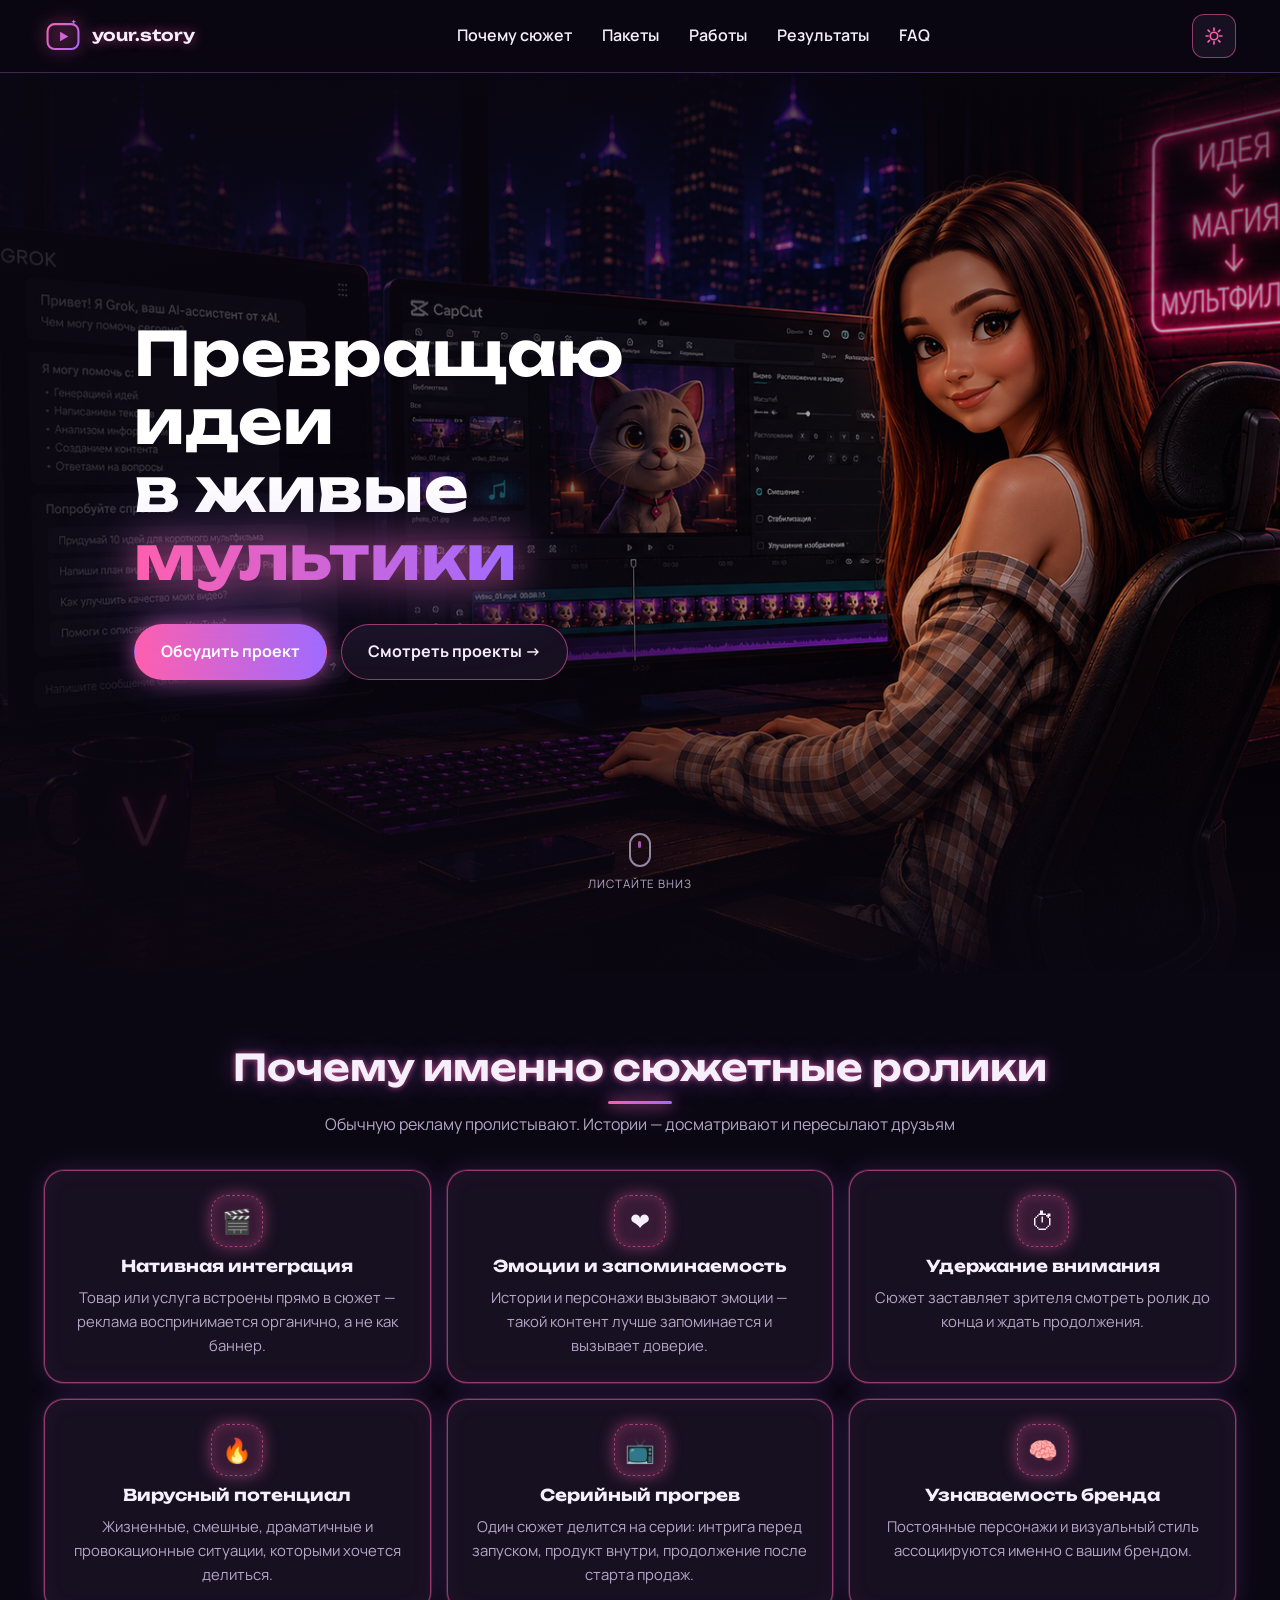
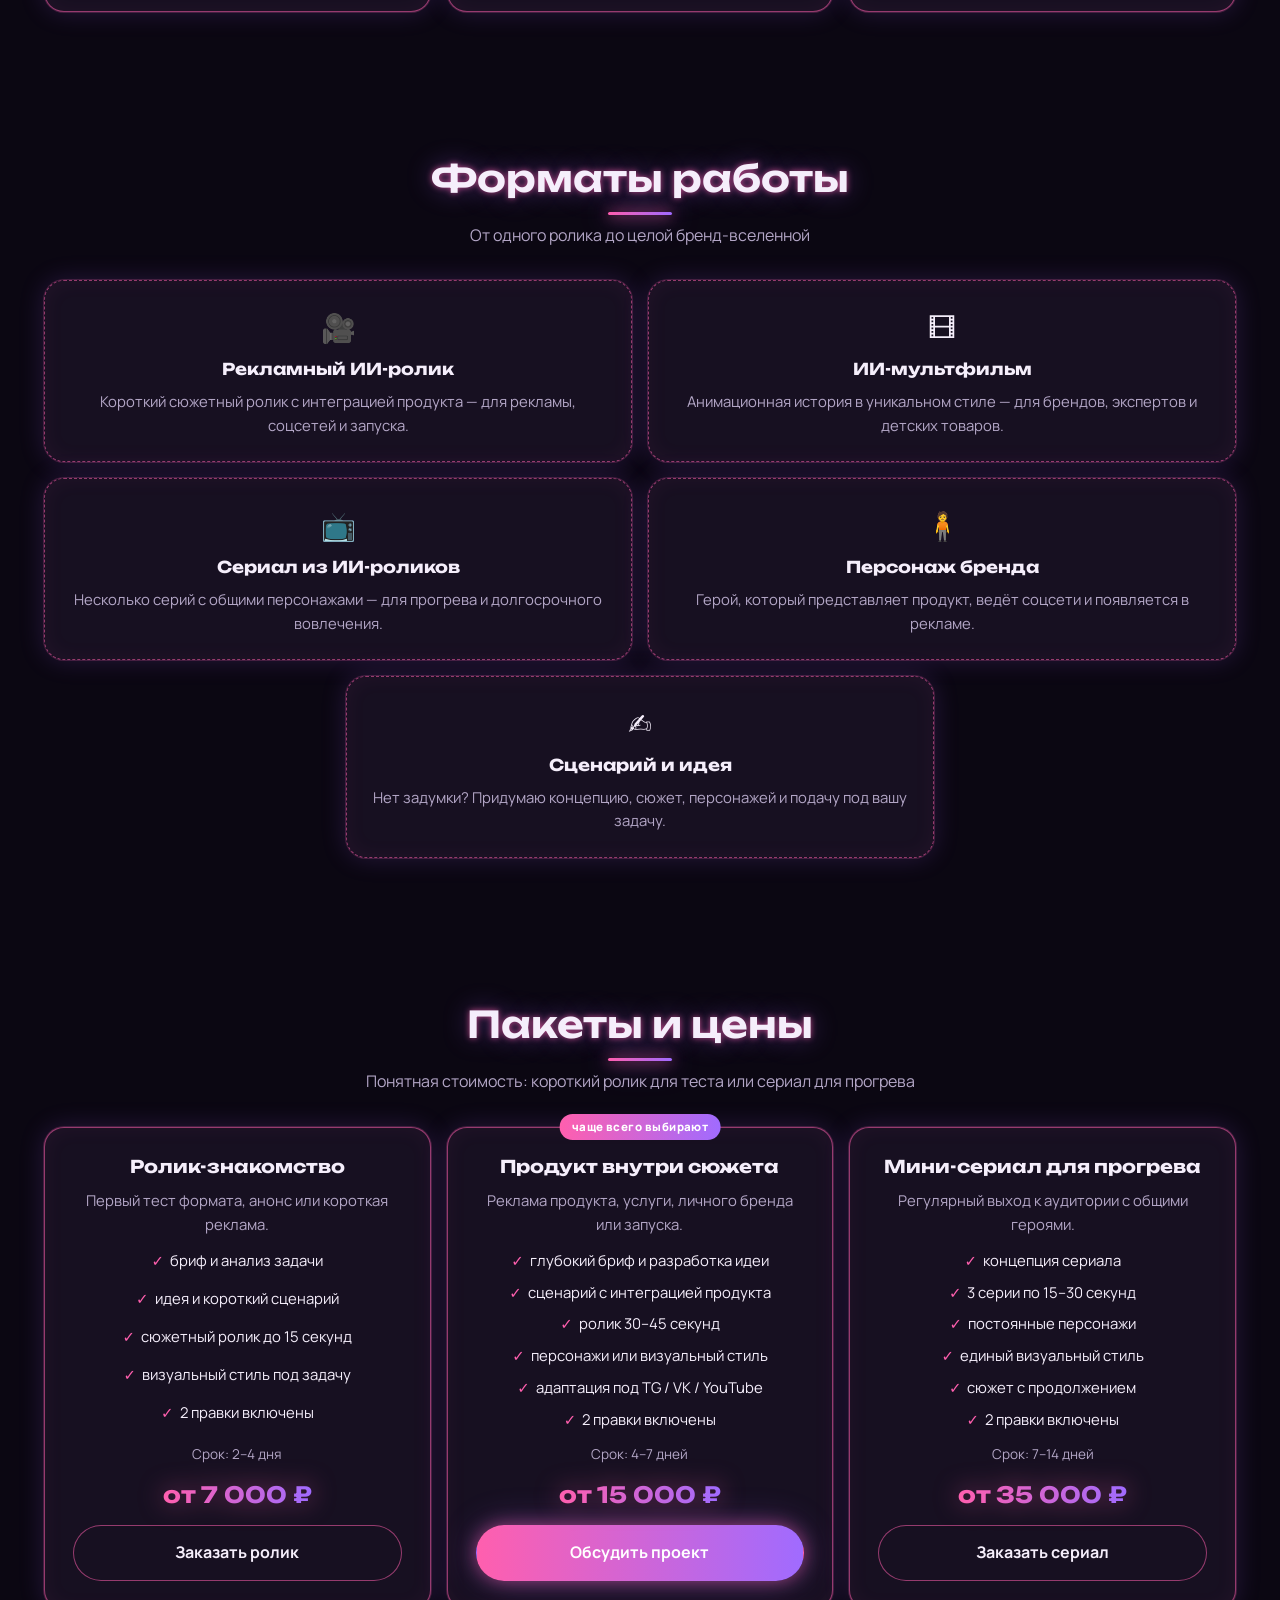
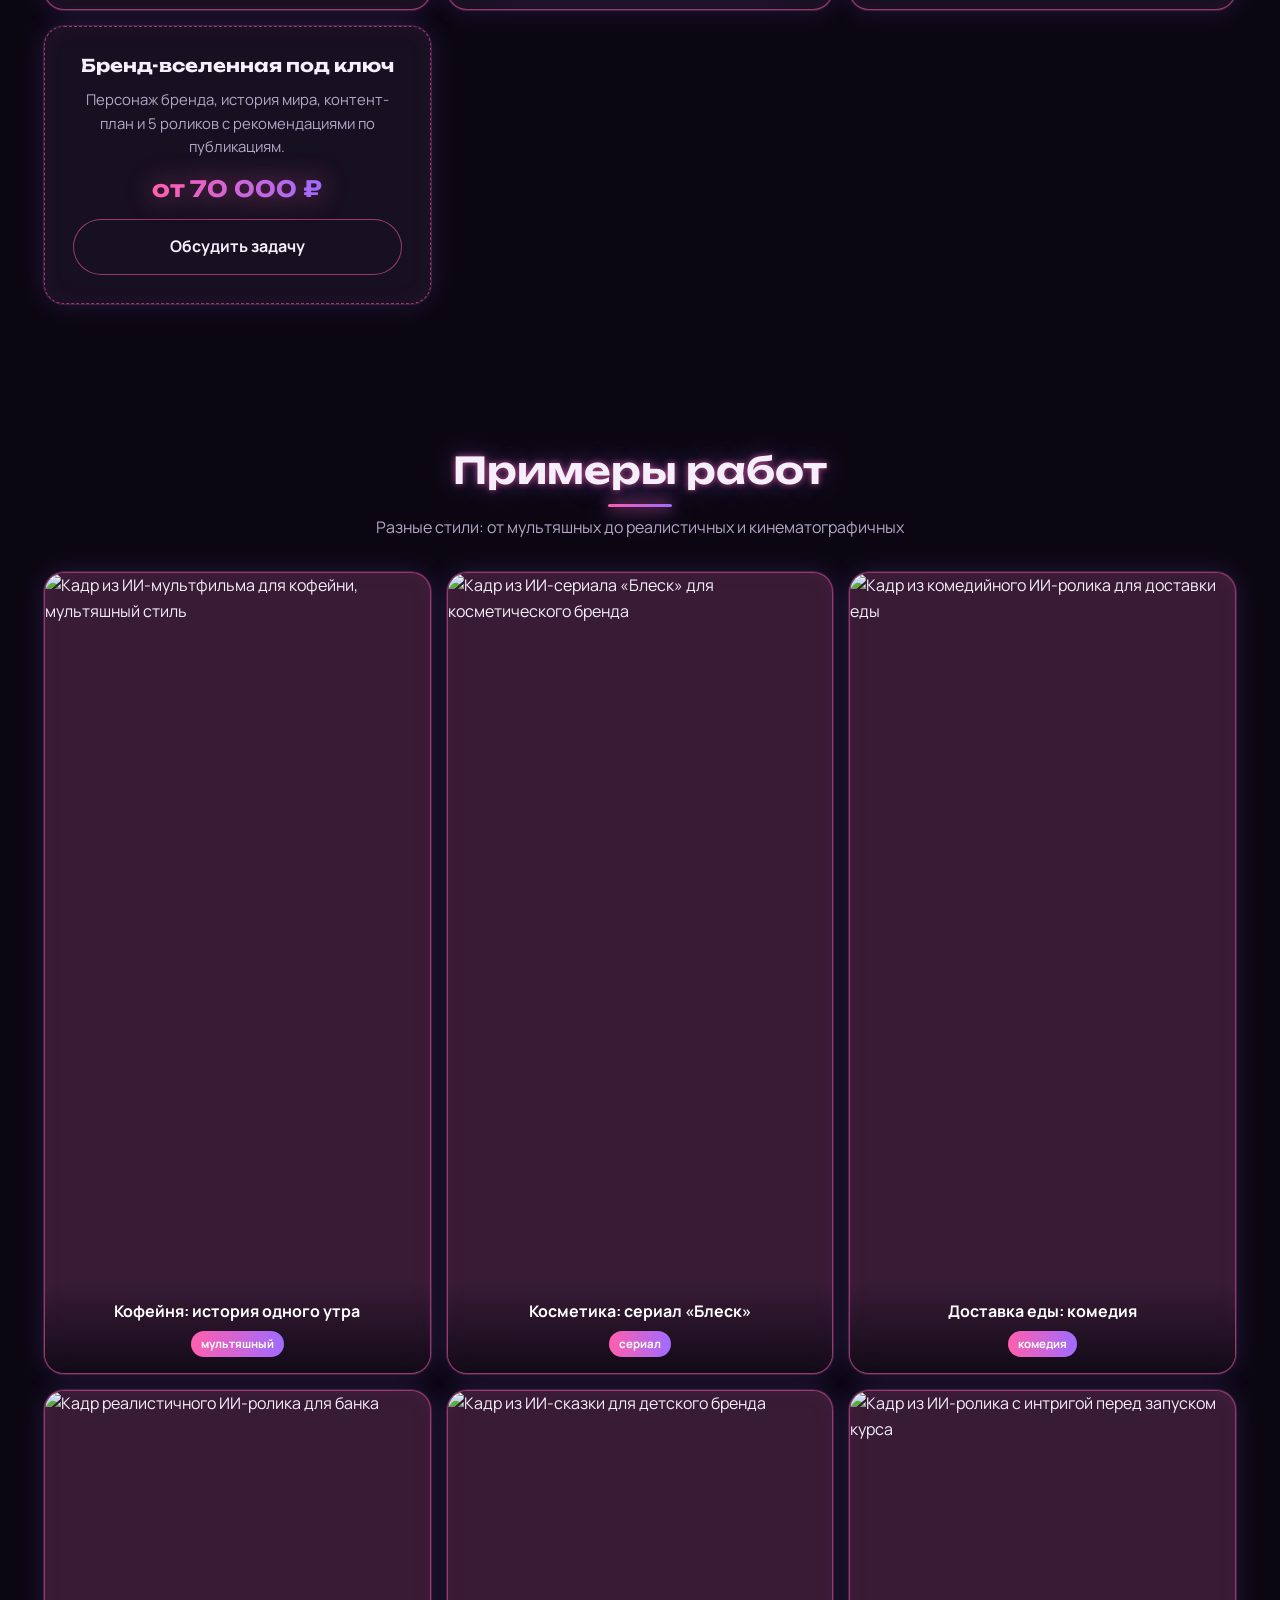
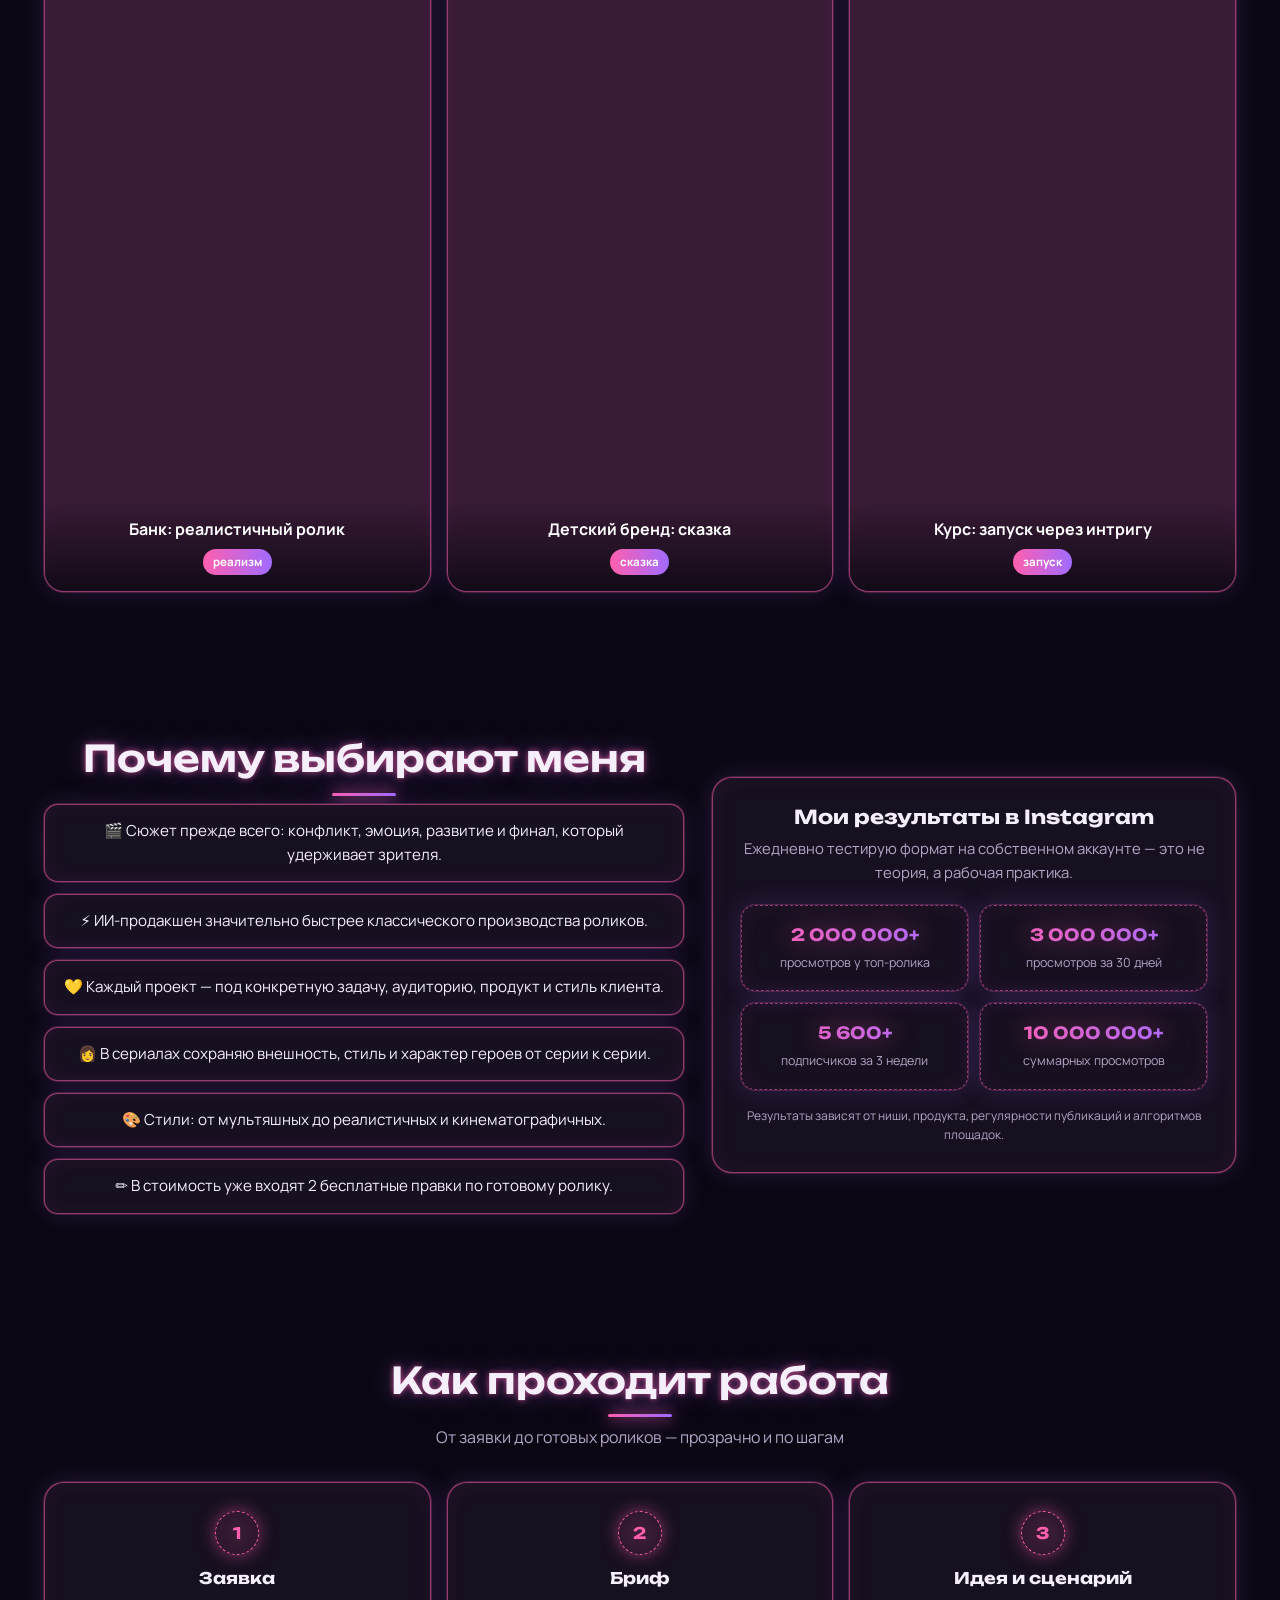
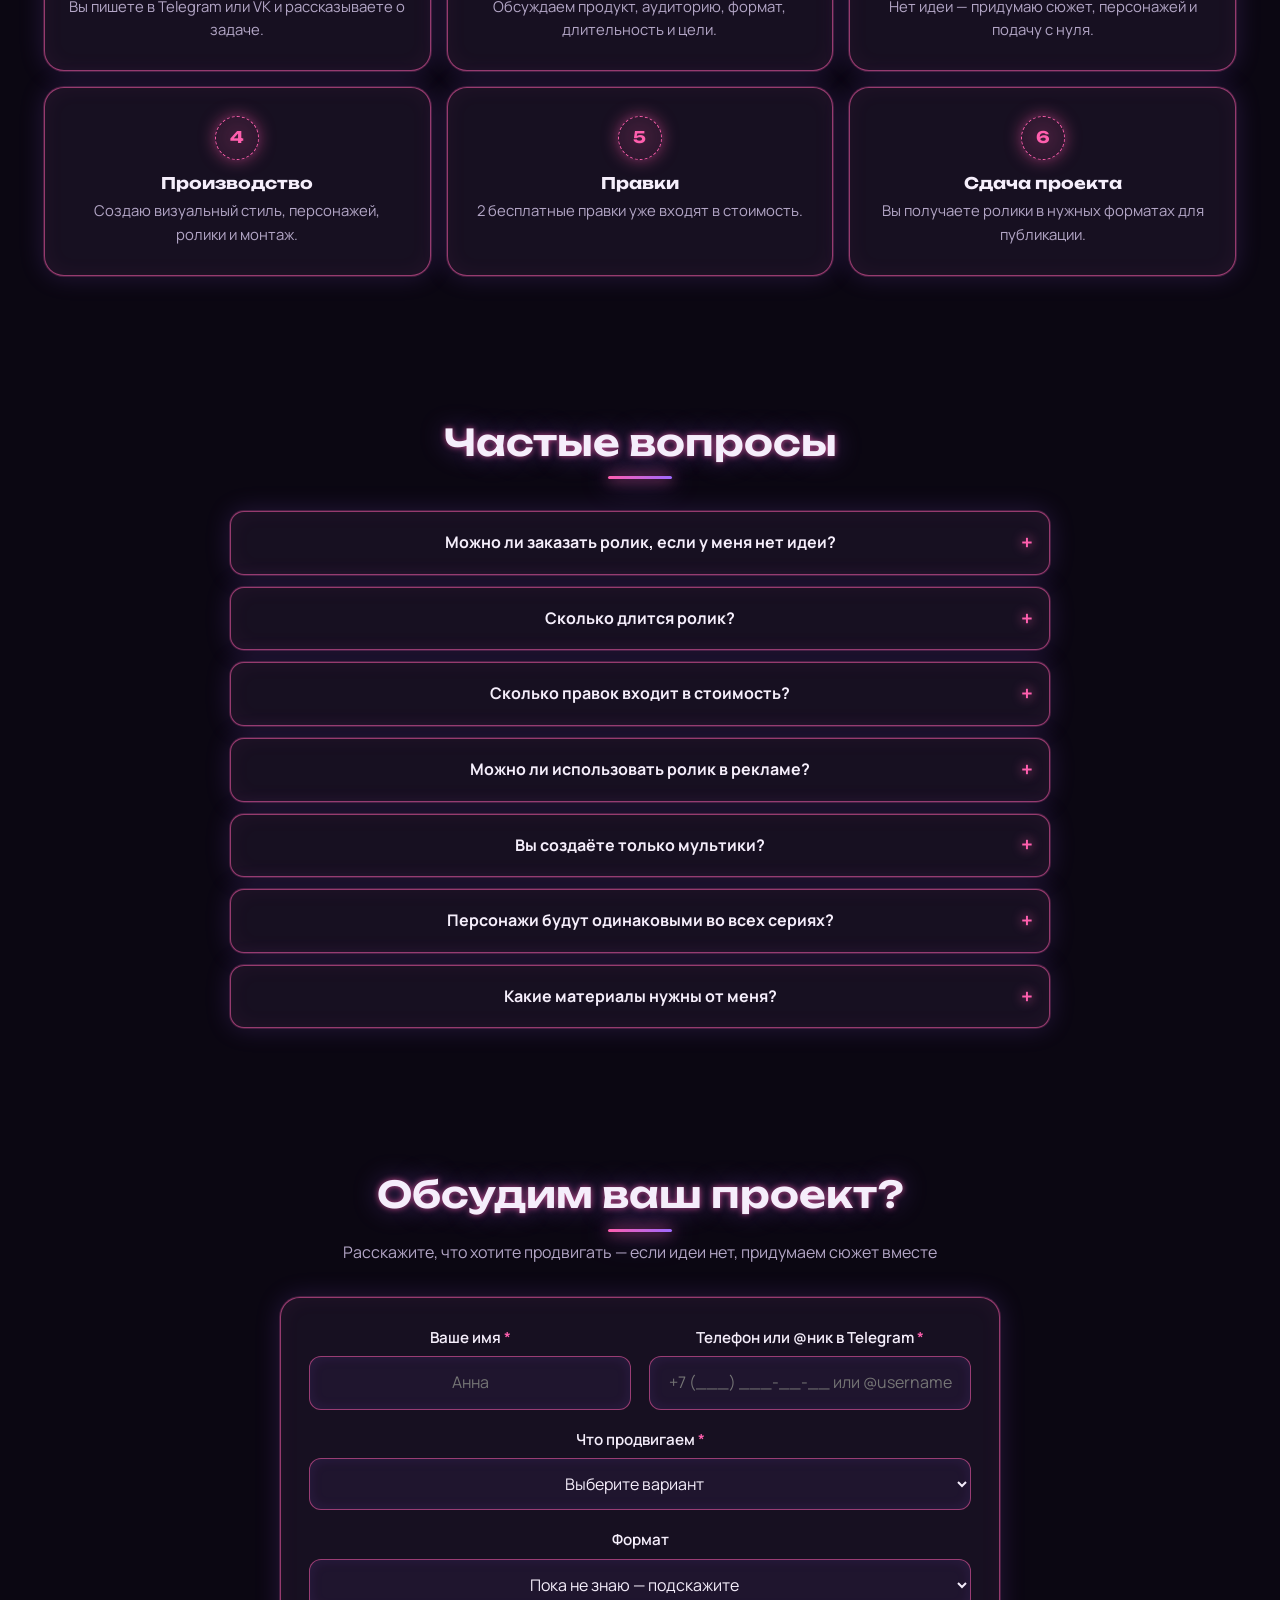
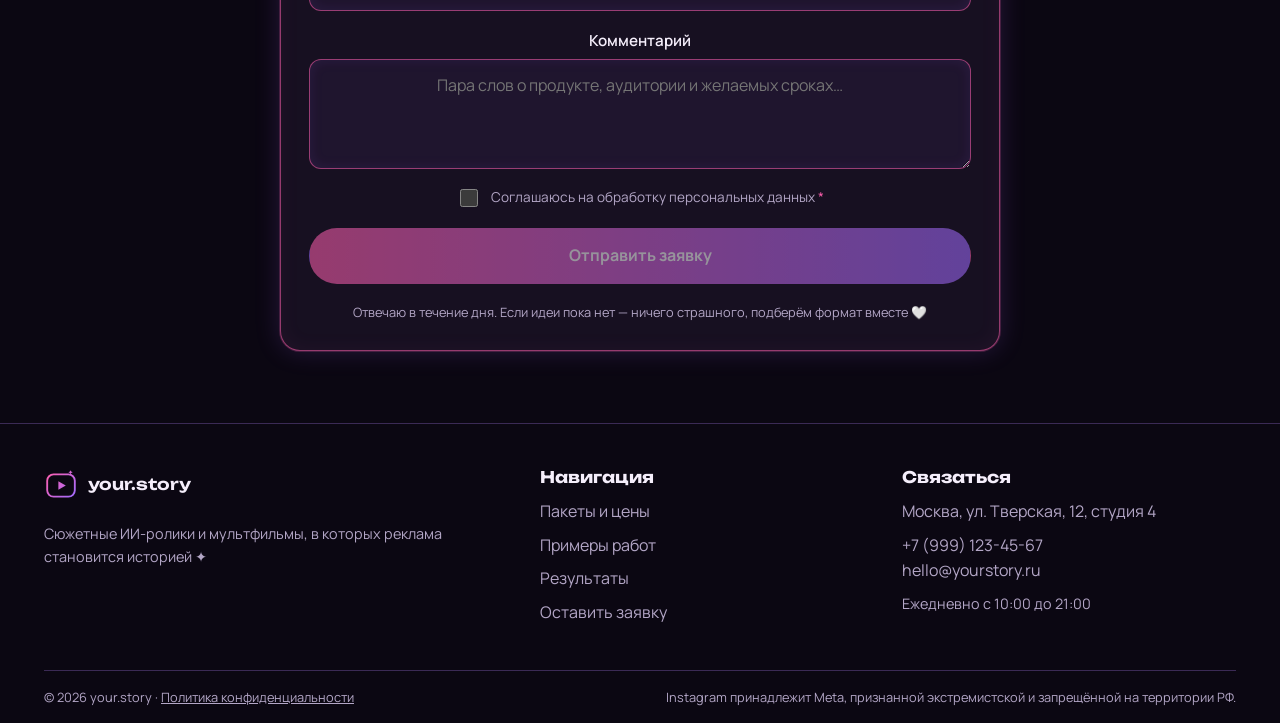
==== index.html @ 6f64eec4 "feat: лендинг your.story — полноэкранный hero с дуотон-неоном, две темы, форма в Telegram" ====
<!doctype html>
<html lang="ru" data-theme="dark">
  <head>
    <meta charset="UTF-8" />
    <meta name="viewport" content="width=device-width, initial-scale=1.0" />
    <meta name="robots" content="index, follow" />

    <title>
      Сюжетные ИИ-ролики и мультфильмы для бренда — студия your.story
    </title>
    <meta
      name="description"
      content="Превращаю идеи в живые мультики: сюжетные ИИ-ролики, персонажи и сериалы для брендов. От идеи до готового ролика под ключ."
    />
    <meta
      name="keywords"
      content="ИИ-ролики, ИИ-мультфильмы, рекламные ролики нейросеть, сюжетная реклама, AI creator"
    />
    <link rel="canonical" href="https://yourstory.ru/" />

    <meta property="og:type" content="website" />
    <meta property="og:locale" content="ru_RU" />
    <meta property="og:site_name" content="your.story" />
    <meta
      property="og:title"
      content="Сюжетные ИИ-ролики, которые смотрят до конца"
    />
    <meta
      property="og:description"
      content="Реклама, которая выглядит как история: продукт внутри сюжета, постоянные персонажи, серийный прогрев."
    />
    <meta property="og:url" content="https://yourstory.ru/" />
    <meta property="og:image" content="https://yourstory.ru/img/og-cover.jpg" />

    <meta
      name="theme-color"
      content="#0b0712"
      media="(prefers-color-scheme: dark)"
    />
    <meta
      name="theme-color"
      content="#faf7fb"
      media="(prefers-color-scheme: light)"
    />
    <link rel="icon" type="image/svg+xml" href="img/logo/favicon.svg" />

    <script>
      (function () {
        try {
          if (localStorage.getItem("your-story-theme") === "light")
            document.documentElement.setAttribute("data-theme", "light");
        } catch (e) {}
      })();
    </script>

    <link rel="preconnect" href="https://fonts.googleapis.com" />
    <link rel="preconnect" href="https://fonts.gstatic.com" crossorigin />
    <link
      href="https://fonts.googleapis.com/css2?family=Manrope:wght@400;500;600;700;800&family=Unbounded:wght@500;600;700&display=swap"
      rel="stylesheet"
    />

    <link rel="stylesheet" href="css/style.css" />

    <script type="application/ld+json">
      {
        "@context": "https://schema.org",
        "@type": "ProfessionalService",
        "name": "your.story — студия сюжетных ИИ-роликов",
        "description": "Создание сюжетных ИИ-роликов, мультфильмов и сериалов для брендов и экспертов.",
        "url": "https://yourstory.ru/",
        "image": "https://yourstory.ru/img/logo/logo.svg",
        "priceRange": "₽₽",
        "hasOfferCatalog": {
          "@type": "OfferCatalog",
          "name": "Пакеты услуг",
          "itemListElement": [
            {
              "@type": "Offer",
              "price": "7000",
              "priceCurrency": "RUB",
              "itemOffered": {
                "@type": "Service",
                "name": "Ролик-знакомство, до 15 секунд"
              }
            },
            {
              "@type": "Offer",
              "price": "15000",
              "priceCurrency": "RUB",
              "itemOffered": {
                "@type": "Service",
                "name": "Рекламная история, 30–45 секунд"
              }
            },
            {
              "@type": "Offer",
              "price": "35000",
              "priceCurrency": "RUB",
              "itemOffered": {
                "@type": "Service",
                "name": "Мини-сериал из 3 серий"
              }
            }
          ]
        }
      }
    </script>
  </head>

  <body class="page">
    <a class="skip-link" href="#main">Перейти к содержимому</a>

    <header class="header">
      <div class="header__inner">
        <a class="header__logo" href="#hero">
          <img
            class="header__logo-icon"
            src="img/logo/logo.svg"
            alt="Логотип студии сюжетных ИИ-роликов your.story"
            width="38"
            height="38"
          />
          <span class="header__logo-text">your.story</span>
        </a>

        <nav class="header__nav" aria-label="Основная навигация">
          <div class="menu" id="main-menu">
            <ul class="menu__list">
              <li class="menu__item">
                <a class="menu__link" href="#why">Почему сюжет</a>
              </li>
              <li class="menu__item">
                <a class="menu__link" href="#packages">Пакеты</a>
              </li>
              <li class="menu__item">
                <a class="menu__link" href="#works">Работы</a>
              </li>
              <li class="menu__item">
                <a class="menu__link" href="#results">Результаты</a>
              </li>
              <li class="menu__item">
                <a class="menu__link" href="#faq">FAQ</a>
              </li>
            </ul>
            <a class="menu__cta button button--primary" href="#booking"
              >Обсудить проект</a
            >
          </div>
        </nav>

        <div class="header__actions">
          <button
            class="theme-toggle"
            type="button"
            data-theme-toggle
            aria-pressed="false"
            aria-label="Переключить светлую/тёмную тему"
          >
            <svg
              class="theme-toggle__icon theme-toggle__icon--sun"
              width="20"
              height="20"
              viewBox="0 0 24 24"
              fill="none"
              aria-hidden="true"
            >
              <circle
                cx="12"
                cy="12"
                r="4.5"
                stroke="currentColor"
                stroke-width="2"
              />
              <path
                d="M12 2.5V5M12 19v2.5M2.5 12H5M19 12h2.5M4.9 4.9l1.8 1.8M17.3 17.3l1.8 1.8M19.1 4.9l-1.8 1.8M6.7 17.3l-1.8 1.8"
                stroke="currentColor"
                stroke-width="2"
                stroke-linecap="round"
              />
            </svg>
            <svg
              class="theme-toggle__icon theme-toggle__icon--moon"
              width="20"
              height="20"
              viewBox="0 0 24 24"
              fill="none"
              aria-hidden="true"
            >
              <path
                d="M20 14.5A8.5 8.5 0 0 1 9.5 4a8.5 8.5 0 1 0 10.5 10.5Z"
                stroke="currentColor"
                stroke-width="2"
                stroke-linejoin="round"
              />
            </svg>
          </button>

          <button
            class="burger"
            type="button"
            aria-label="Открыть меню"
            aria-expanded="false"
            aria-controls="main-menu"
          >
            <span class="burger__line"></span><span class="burger__line"></span
            ><span class="burger__line"></span>
          </button>
        </div>
      </div>
    </header>

    <main class="page__main" id="main">
      <!-- ================= HERO ================= -->
      <section class="hero" id="hero">
        <div class="hero__bg" aria-hidden="true"></div>

        <div class="hero__inner">
          <div class="hero__top">
            <h1 class="hero__title">
              Превращаю идеи<br />в живые
              <span class="hero__accent">мультики</span>
            </h1>
          </div>

          <div class="hero__actions">
            <a class="button button--primary" href="#booking"
              >Обсудить проект</a
            >
            <a class="button button--ghost" href="#works">Смотреть проекты →</a>
          </div>
        </div>

        <a class="hero__scroll" href="#why">
          <span class="hero__mouse" aria-hidden="true"></span>
          Листайте вниз
        </a>
      </section>

      <!-- ================= ПОЧЕМУ СЮЖЕТ ================= -->
      <section class="section section--alt benefits" id="why">
        <div class="section__inner">
          <header class="section__header">
            <h2 class="section__title">Почему именно сюжетные ролики</h2>
            <p class="section__subtitle">
              Обычную рекламу пролистывают. Истории — досматривают и пересылают
              друзьям
            </p>
          </header>
          <div class="benefits__list">
            <article class="benefit-card">
              <span class="benefit-card__icon" aria-hidden="true">🎬</span>
              <h3 class="benefit-card__title">Нативная интеграция</h3>
              <p class="benefit-card__text">
                Товар или услуга встроены прямо в сюжет — реклама воспринимается
                органично, а не как баннер.
              </p>
            </article>
            <article class="benefit-card">
              <span class="benefit-card__icon" aria-hidden="true">❤️</span>
              <h3 class="benefit-card__title">Эмоции и запоминаемость</h3>
              <p class="benefit-card__text">
                Истории и персонажи вызывают эмоции — такой контент лучше
                запоминается и вызывает доверие.
              </p>
            </article>
            <article class="benefit-card">
              <span class="benefit-card__icon" aria-hidden="true">⏱</span>
              <h3 class="benefit-card__title">Удержание внимания</h3>
              <p class="benefit-card__text">
                Сюжет заставляет зрителя смотреть ролик до конца и ждать
                продолжения.
              </p>
            </article>
            <article class="benefit-card">
              <span class="benefit-card__icon" aria-hidden="true">🔥</span>
              <h3 class="benefit-card__title">Вирусный потенциал</h3>
              <p class="benefit-card__text">
                Жизненные, смешные, драматичные и провокационные ситуации,
                которыми хочется делиться.
              </p>
            </article>
            <article class="benefit-card">
              <span class="benefit-card__icon" aria-hidden="true">📺</span>
              <h3 class="benefit-card__title">Серийный прогрев</h3>
              <p class="benefit-card__text">
                Один сюжет делится на серии: интрига перед запуском, продукт
                внутри, продолжение после старта продаж.
              </p>
            </article>
            <article class="benefit-card">
              <span class="benefit-card__icon" aria-hidden="true">🧠</span>
              <h3 class="benefit-card__title">Узнаваемость бренда</h3>
              <p class="benefit-card__text">
                Постоянные персонажи и визуальный стиль ассоциируются именно с
                вашим брендом.
              </p>
            </article>
          </div>
        </div>
      </section>

      <!-- ================= ФОРМАТЫ ================= -->
      <section class="section formats" id="formats">
        <div class="section__inner">
          <header class="section__header">
            <h2 class="section__title">Форматы работы</h2>
            <p class="section__subtitle">
              От одного ролика до целой бренд-вселенной
            </p>
          </header>
          <div class="formats__list">
            <article class="format-card">
              <span class="format-card__icon" aria-hidden="true">🎥</span>
              <h3 class="format-card__title">Рекламный ИИ-ролик</h3>
              <p class="format-card__text">
                Короткий сюжетный ролик с интеграцией продукта — для рекламы,
                соцсетей и запуска.
              </p>
            </article>
            <article class="format-card">
              <span class="format-card__icon" aria-hidden="true">🎞</span>
              <h3 class="format-card__title">ИИ-мультфильм</h3>
              <p class="format-card__text">
                Анимационная история в уникальном стиле — для брендов, экспертов
                и детских товаров.
              </p>
            </article>
            <article class="format-card">
              <span class="format-card__icon" aria-hidden="true">📺</span>
              <h3 class="format-card__title">Сериал из ИИ-роликов</h3>
              <p class="format-card__text">
                Несколько серий с общими персонажами — для прогрева и
                долгосрочного вовлечения.
              </p>
            </article>
            <article class="format-card">
              <span class="format-card__icon" aria-hidden="true">🧍</span>
              <h3 class="format-card__title">Персонаж бренда</h3>
              <p class="format-card__text">
                Герой, который представляет продукт, ведёт соцсети и появляется
                в рекламе.
              </p>
            </article>
            <article class="format-card">
              <span class="format-card__icon" aria-hidden="true">✍️</span>
              <h3 class="format-card__title">Сценарий и идея</h3>
              <p class="format-card__text">
                Нет задумки? Придумаю концепцию, сюжет, персонажей и подачу под
                вашу задачу.
              </p>
            </article>
          </div>
        </div>
      </section>

      <!-- ================= ПАКЕТЫ ================= -->
      <section class="section section--alt packages" id="packages">
        <div class="section__inner">
          <header class="section__header">
            <h2 class="section__title">Пакеты и цены</h2>
            <p class="section__subtitle">
              Понятная стоимость: короткий ролик для теста или сериал для
              прогрева
            </p>
          </header>
          <div class="packages__list">
            <article class="package-card">
              <h3 class="package-card__title">Ролик-знакомство</h3>
              <p class="package-card__desc">
                Первый тест формата, анонс или короткая реклама.
              </p>
              <ul class="package-card__list">
                <li>бриф и анализ задачи</li>
                <li>идея и короткий сценарий</li>
                <li>сюжетный ролик до 15 секунд</li>
                <li>визуальный стиль под задачу</li>
                <li>2 правки включены</li>
              </ul>
              <p class="package-card__time">Срок: 2–4 дня</p>
              <p class="package-card__price">от 7 000 ₽</p>
              <a
                class="package-card__button button button--ghost"
                href="#booking"
                >Заказать ролик</a
              >
            </article>

            <article class="package-card package-card--featured">
              <h3 class="package-card__title">Продукт внутри сюжета</h3>
              <p class="package-card__desc">
                Реклама продукта, услуги, личного бренда или запуска.
              </p>
              <ul class="package-card__list">
                <li>глубокий бриф и разработка идеи</li>
                <li>сценарий с интеграцией продукта</li>
                <li>ролик 30–45 секунд</li>
                <li>персонажи или визуальный стиль</li>
                <li>адаптация под TG / VK / YouTube</li>
                <li>2 правки включены</li>
              </ul>
              <p class="package-card__time">Срок: 4–7 дней</p>
              <p class="package-card__price">от 15 000 ₽</p>
              <a
                class="package-card__button button button--primary"
                href="#booking"
                >Обсудить проект</a
              >
            </article>

            <article class="package-card">
              <h3 class="package-card__title">Мини-сериал для прогрева</h3>
              <p class="package-card__desc">
                Регулярный выход к аудитории с общими героями.
              </p>
              <ul class="package-card__list">
                <li>концепция сериала</li>
                <li>3 серии по 15–30 секунд</li>
                <li>постоянные персонажи</li>
                <li>единый визуальный стиль</li>
                <li>сюжет с продолжением</li>
                <li>2 правки включены</li>
              </ul>
              <p class="package-card__time">Срок: 7–14 дней</p>
              <p class="package-card__price">от 35 000 ₽</p>
              <a
                class="package-card__button button button--ghost"
                href="#booking"
                >Заказать сериал</a
              >
            </article>

            <article class="package-card package-card--vip">
              <h3 class="package-card__title">Бренд-вселенная под ключ</h3>
              <p class="package-card__desc">
                Персонаж бренда, история мира, контент-план и 5 роликов с
                рекомендациями по публикациям.
              </p>
              <p class="package-card__price">от 70 000 ₽</p>
              <a
                class="package-card__button button button--ghost"
                href="#booking"
                >Обсудить задачу</a
              >
            </article>
          </div>
        </div>
      </section>

      <!-- ================= РАБОТЫ ================= -->
      <section class="section works" id="works">
        <div class="section__inner">
          <header class="section__header">
            <h2 class="section__title">Примеры работ</h2>
            <p class="section__subtitle">
              Разные стили: от мультяшных до реалистичных и кинематографичных
            </p>
          </header>
          <div class="works__list">
            <figure class="work-card">
              <img
                class="work-card__image"
                src="img/works/work-1.jpg"
                alt="Кадр из ИИ-мультфильма для кофейни, мультяшный стиль"
                loading="lazy"
                width="600"
                height="800"
              />
              <figcaption class="work-card__caption">
                <span class="work-card__title"
                  >Кофейня: история одного утра</span
                ><span class="work-card__tag">мультяшный</span>
              </figcaption>
            </figure>
            <figure class="work-card">
              <img
                class="work-card__image"
                src="img/works/work-2.jpg"
                alt="Кадр из ИИ-сериала «Блеск» для косметического бренда"
                loading="lazy"
                width="600"
                height="800"
              />
              <figcaption class="work-card__caption">
                <span class="work-card__title">Косметика: сериал «Блеск»</span
                ><span class="work-card__tag">сериал</span>
              </figcaption>
            </figure>
            <figure class="work-card">
              <img
                class="work-card__image"
                src="img/works/work-3.jpg"
                alt="Кадр из комедийного ИИ-ролика для доставки еды"
                loading="lazy"
                width="600"
                height="800"
              />
              <figcaption class="work-card__caption">
                <span class="work-card__title">Доставка еды: комедия</span
                ><span class="work-card__tag">комедия</span>
              </figcaption>
            </figure>
            <figure class="work-card">
              <img
                class="work-card__image"
                src="img/works/work-4.jpg"
                alt="Кадр реалистичного ИИ-ролика для банка"
                loading="lazy"
                width="600"
                height="800"
              />
              <figcaption class="work-card__caption">
                <span class="work-card__title">Банк: реалистичный ролик</span
                ><span class="work-card__tag">реализм</span>
              </figcaption>
            </figure>
            <figure class="work-card">
              <img
                class="work-card__image"
                src="img/works/work-5.jpg"
                alt="Кадр из ИИ-сказки для детского бренда"
                loading="lazy"
                width="600"
                height="800"
              />
              <figcaption class="work-card__caption">
                <span class="work-card__title">Детский бренд: сказка</span
                ><span class="work-card__tag">сказка</span>
              </figcaption>
            </figure>
            <figure class="work-card">
              <img
                class="work-card__image"
                src="img/works/work-6.jpg"
                alt="Кадр из ИИ-ролика с интригой перед запуском курса"
                loading="lazy"
                width="600"
                height="800"
              />
              <figcaption class="work-card__caption">
                <span class="work-card__title">Курс: запуск через интригу</span
                ><span class="work-card__tag">запуск</span>
              </figcaption>
            </figure>
          </div>
        </div>
      </section>

      <!-- ================= РЕЗУЛЬТАТЫ ================= -->
      <section class="section section--alt results" id="results">
        <div class="section__inner results__grid">
          <div class="results__content">
            <h2 class="section__title">Почему выбирают меня</h2>
            <ul class="results__reasons">
              <li class="results__reason">
                🎬 Сюжет прежде всего: конфликт, эмоция, развитие и финал,
                который удерживает зрителя.
              </li>
              <li class="results__reason">
                ⚡ ИИ-продакшен значительно быстрее классического производства
                роликов.
              </li>
              <li class="results__reason">
                💛 Каждый проект — под конкретную задачу, аудиторию, продукт и
                стиль клиента.
              </li>
              <li class="results__reason">
                👩 В сериалах сохраняю внешность, стиль и характер героев от
                серии к серии.
              </li>
              <li class="results__reason">
                🎨 Стили: от мультяшных до реалистичных и кинематографичных.
              </li>
              <li class="results__reason">
                ✏️ В стоимость уже входят 2 бесплатные правки по готовому
                ролику.
              </li>
            </ul>
          </div>
          <aside class="results__card">
            <h3 class="results__card-title">Мои результаты в Instagram</h3>
            <p class="results__card-text">
              Ежедневно тестирую формат на собственном аккаунте — это не теория,
              а рабочая практика.
            </p>
            <ul class="stats">
              <li class="stats__item">
                <span class="stats__value">2 000 000+</span
                ><span class="stats__label">просмотров у топ-ролика</span>
              </li>
              <li class="stats__item">
                <span class="stats__value">3 000 000+</span
                ><span class="stats__label">просмотров за 30 дней</span>
              </li>
              <li class="stats__item">
                <span class="stats__value">5 600+</span
                ><span class="stats__label">подписчиков за 3 недели</span>
              </li>
              <li class="stats__item">
                <span class="stats__value">10 000 000+</span
                ><span class="stats__label">суммарных просмотров</span>
              </li>
            </ul>
            <p class="results__note">
              Результаты зависят от ниши, продукта, регулярности публикаций и
              алгоритмов площадок.
            </p>
          </aside>
        </div>
      </section>

      <!-- ================= ЭТАПЫ ================= -->
      <section class="section steps" id="steps">
        <div class="section__inner">
          <header class="section__header">
            <h2 class="section__title">Как проходит работа</h2>
            <p class="section__subtitle">
              От заявки до готовых роликов — прозрачно и по шагам
            </p>
          </header>
          <ol class="steps__list">
            <li class="step">
              <span class="step__number">1</span>
              <h3 class="step__title">Заявка</h3>
              <p class="step__text">
                Вы пишете в Telegram или VK и рассказываете о задаче.
              </p>
            </li>
            <li class="step">
              <span class="step__number">2</span>
              <h3 class="step__title">Бриф</h3>
              <p class="step__text">
                Обсуждаем продукт, аудиторию, формат, длительность и цели.
              </p>
            </li>
            <li class="step">
              <span class="step__number">3</span>
              <h3 class="step__title">Идея и сценарий</h3>
              <p class="step__text">
                Нет идеи — придумаю сюжет, персонажей и подачу с нуля.
              </p>
            </li>
            <li class="step">
              <span class="step__number">4</span>
              <h3 class="step__title">Производство</h3>
              <p class="step__text">
                Создаю визуальный стиль, персонажей, ролики и монтаж.
              </p>
            </li>
            <li class="step">
              <span class="step__number">5</span>
              <h3 class="step__title">Правки</h3>
              <p class="step__text">
                2 бесплатные правки уже входят в стоимость.
              </p>
            </li>
            <li class="step">
              <span class="step__number">6</span>
              <h3 class="step__title">Сдача проекта</h3>
              <p class="step__text">
                Вы получаете ролики в нужных форматах для публикации.
              </p>
            </li>
          </ol>
        </div>
      </section>

      <!-- ================= FAQ ================= -->
      <section class="section section--alt faq" id="faq">
        <div class="section__inner">
          <header class="section__header">
            <h2 class="section__title">Частые вопросы</h2>
          </header>
          <div class="faq__list">
            <details class="faq-item">
              <summary class="faq-item__question">
                Можно ли заказать ролик, если у меня нет идеи?
              </summary>
              <div class="faq-item__answer">
                <p>
                  Да. Расскажите о продукте и задаче — я помогу придумать сюжет,
                  персонажей и формат.
                </p>
              </div>
            </details>
            <details class="faq-item">
              <summary class="faq-item__question">
                Сколько длится ролик?
              </summary>
              <div class="faq-item__answer">
                <p>
                  От 15 секунд. Также есть форматы 30, 45 и более секунд; для
                  сериалов длительность обсуждается индивидуально.
                </p>
              </div>
            </details>
            <details class="faq-item">
              <summary class="faq-item__question">
                Сколько правок входит в стоимость?
              </summary>
              <div class="faq-item__answer">
                <p>
                  2 бесплатные правки по готовому ролику или мультфильму.
                  Дополнительные правки оплачиваются отдельно.
                </p>
              </div>
            </details>
            <details class="faq-item">
              <summary class="faq-item__question">
                Можно ли использовать ролик в рекламе?
              </summary>
              <div class="faq-item__answer">
                <p>
                  Да, условия использования обсуждаются заранее. Если ролик
                  нужен для коммерческого использования или запуска — укажите
                  это в заявке.
                </p>
              </div>
            </details>
            <details class="faq-item">
              <summary class="faq-item__question">
                Вы создаёте только мультики?
              </summary>
              <div class="faq-item__answer">
                <p>
                  Нет. Стили разные: мультяшный, реалистичный,
                  кинематографичный, сказочный, рекламный и другие.
                </p>
              </div>
            </details>
            <details class="faq-item">
              <summary class="faq-item__question">
                Персонажи будут одинаковыми во всех сериях?
              </summary>
              <div class="faq-item__answer">
                <p>
                  Да. В сериалах я сохраняю внешность, стиль и характер героев,
                  чтобы зритель узнавал их от серии к серии.
                </p>
              </div>
            </details>
            <details class="faq-item">
              <summary class="faq-item__question">
                Какие материалы нужны от меня?
              </summary>
              <div class="faq-item__answer">
                <p>
                  Обычно достаточно информации о продукте, аудитории и цели
                  рекламы плюс примеры стиля, если они есть.
                </p>
              </div>
            </details>
          </div>
        </div>
      </section>

      <!-- ================= ФОРМА ================= -->
      <section class="section booking" id="booking">
        <div class="section__inner">
          <header class="section__header">
            <h2 class="section__title">Обсудим ваш проект?</h2>
            <p class="section__subtitle">
              Расскажите, что хотите продвигать — если идеи нет, придумаем сюжет
              вместе
            </p>
          </header>

          <form class="form" data-form novalidate>
            <div class="form__grid">
              <div class="form__group">
                <label class="form__label" for="field-name"
                  >Ваше имя
                  <span class="form__required" aria-hidden="true"
                    >*</span
                  ></label
                >
                <input
                  class="form__input"
                  id="field-name"
                  name="name"
                  type="text"
                  placeholder="Анна"
                  autocomplete="name"
                  data-validate="name"
                  required
                />
                <p class="form__error" id="error-name" hidden></p>
              </div>

              <div class="form__group">
                <label class="form__label" for="field-contact"
                  >Телефон или @ник в Telegram
                  <span class="form__required" aria-hidden="true"
                    >*</span
                  ></label
                >
                <input
                  class="form__input"
                  id="field-contact"
                  name="contact"
                  type="text"
                  placeholder="+7 (___) ___-__-__ или @username"
                  data-validate="contact"
                  required
                />
                <p class="form__error" id="error-contact" hidden></p>
              </div>

              <div class="form__group form__group--full">
                <label class="form__label" for="field-product"
                  >Что продвигаем
                  <span class="form__required" aria-hidden="true"
                    >*</span
                  ></label
                >
                <select
                  class="form__select"
                  id="field-product"
                  name="product"
                  data-validate="product"
                  required
                >
                  <option value="" selected disabled>Выберите вариант</option>
                  <option value="product">Продукт или товар</option>
                  <option value="service">Услугу</option>
                  <option value="personal">Личный бренд</option>
                  <option value="course">Курс или обучение</option>
                  <option value="other">Другое</option>
                </select>
                <p class="form__error" id="error-product" hidden></p>
              </div>

              <div class="form__group form__group--full">
                <label class="form__label" for="field-format">Формат</label>
                <select class="form__select" id="field-format" name="format">
                  <option value="" selected>Пока не знаю — подскажите</option>
                  <option value="single">Один ролик</option>
                  <option value="serial">Мини-сериал</option>
                </select>
              </div>

              <div class="form__group form__group--full">
                <label class="form__label" for="field-comment"
                  >Комментарий</label
                >
                <textarea
                  class="form__textarea"
                  id="field-comment"
                  name="comment"
                  placeholder="Пара слов о продукте, аудитории и желаемых сроках…"
                  data-validate="comment"
                ></textarea>
                <p class="form__error" id="error-comment" hidden></p>
              </div>

              <div class="form__group form__group--full">
                <label class="form__consent">
                  <input
                    class="form__checkbox"
                    type="checkbox"
                    name="consent"
                    data-validate="consent"
                  />
                  <span
                    >Соглашаюсь на обработку персональных данных
                    <span class="form__required" aria-hidden="true"
                      >*</span
                    ></span
                  >
                </label>
                <p class="form__error" id="error-consent" hidden></p>
              </div>
            </div>

            <button
              class="form__submit button button--primary"
              type="submit"
              data-form-submit
              disabled
            >
              Отправить заявку
            </button>
            <p class="form__note">
              Отвечаю в течение дня. Если идеи пока нет — ничего страшного,
              подберём формат вместе 🤍
            </p>

            <div class="form__success" data-form-success role="status" hidden>
              ✦ Заявка отправлена! Я свяжусь с вами и предложу сюжет под вашу
              задачу.
            </div>
          </form>
        </div>
      </section>
    </main>

    <footer class="footer" id="contacts">
      <div class="footer__inner">
        <div class="footer__grid">
          <div class="footer__brand">
            <a class="footer__logo" href="#hero">
              <img
                src="img/logo/logo.svg"
                alt="Логотип студии your.story"
                width="34"
                height="34"
              />
              <span>your.story</span>
            </a>
            <p class="footer__tagline">
              Сюжетные ИИ-ролики и мультфильмы, в которых реклама становится
              историей ✦
            </p>
          </div>

          <nav class="footer__nav" aria-label="Навигация в подвале">
            <h3 class="footer__title">Навигация</h3>
            <ul class="footer__list">
              <li>
                <a class="footer__link" href="#packages">Пакеты и цены</a>
              </li>
              <li><a class="footer__link" href="#works">Примеры работ</a></li>
              <li><a class="footer__link" href="#results">Результаты</a></li>
              <li>
                <a class="footer__link" href="#booking">Оставить заявку</a>
              </li>
            </ul>
          </nav>

          <div class="footer__contacts">
            <h3 class="footer__title">Связаться</h3>
            <address class="footer__address">
              Москва, ул. Тверская, 12, студия 4
            </address>
            <a class="footer__link" href="tel:+79991234567"
              >+7 (999) 123-45-67</a
            ><br />
            <a class="footer__link" href="mailto:hello@yourstory.ru"
              >hello@yourstory.ru</a
            >
            <p class="footer__schedule">Ежедневно с 10:00 до 21:00</p>
          </div>
        </div>

        <div class="footer__bottom">
          <p class="footer__copy">
            © <span data-year>2026</span> your.story ·
            <a class="footer__legal" href="privacy.html"
              >Политика конфиденциальности</a
            >
          </p>
          <p class="footer__disclaimer">
            Instagram принадлежит Meta, признанной экстремистской и запрещённой
            на территории РФ.
          </p>
        </div>
      </div>
    </footer>

    <script type="module" src="js/main.js"></script>
  </body>
</html>
---- css/style.css ----
/* =========================================================
   style.css — единственная точка входа стилей
========================================================= */
@import "modules/base.css";
@import "modules/header.css";
@import "modules/hero.css";
@import "modules/content.css";
@import "modules/packages.css";
@import "modules/results.css";
@import "modules/faq.css";
@import "modules/form.css";
@import "modules/footer.css";
@import "modules/neon.css";
@import "modules/media.css";
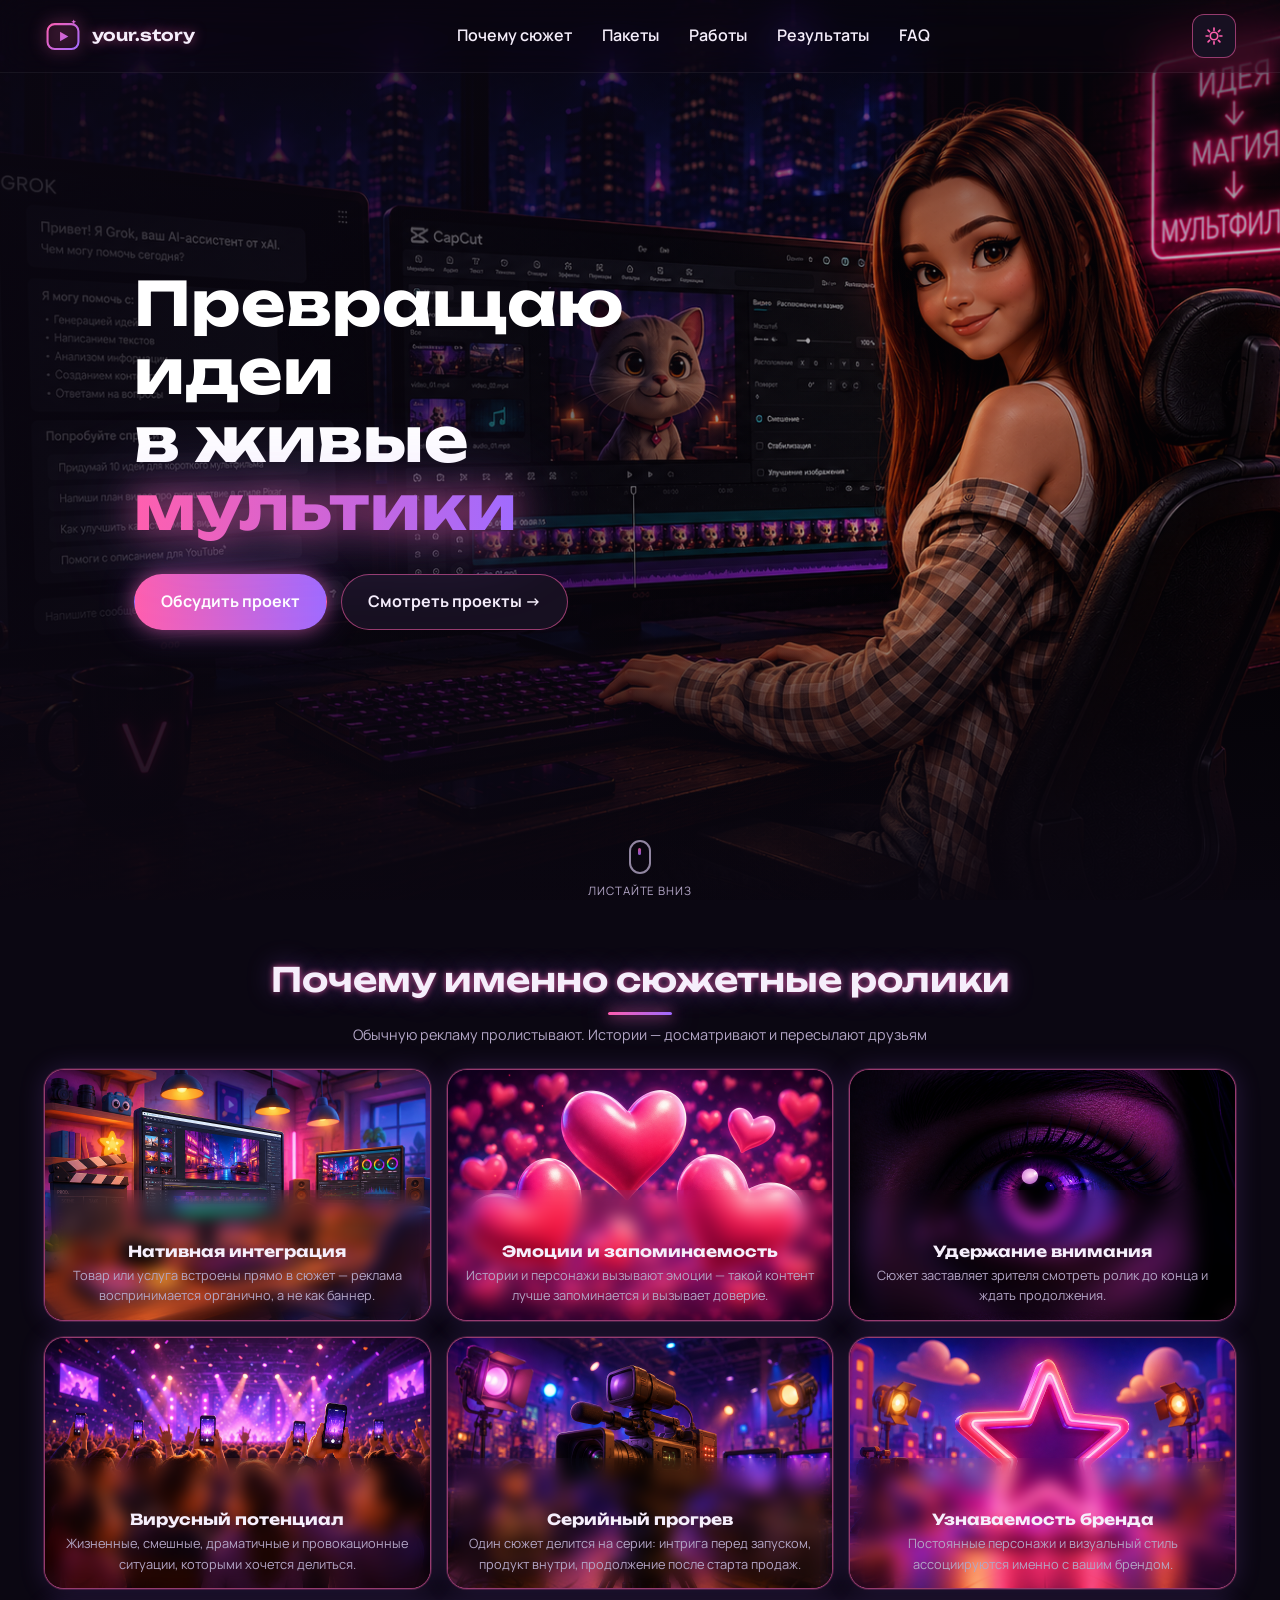
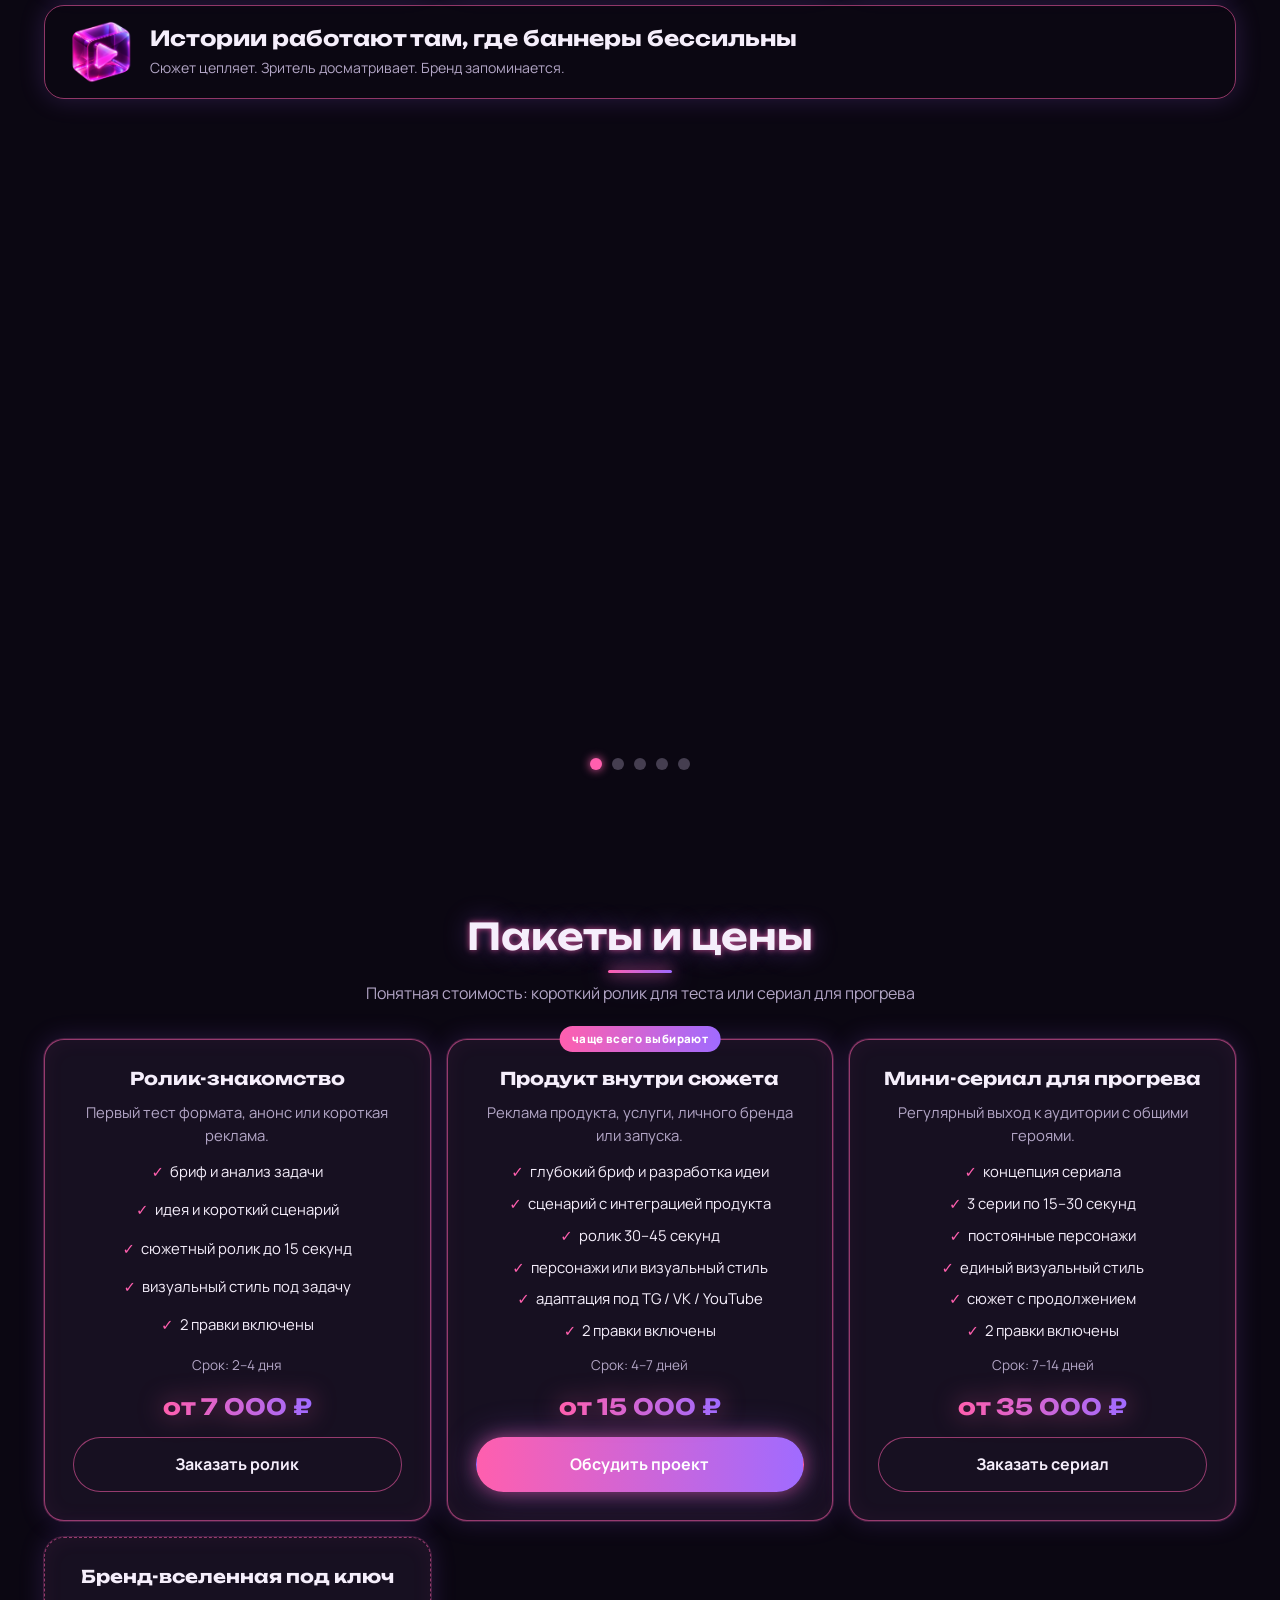
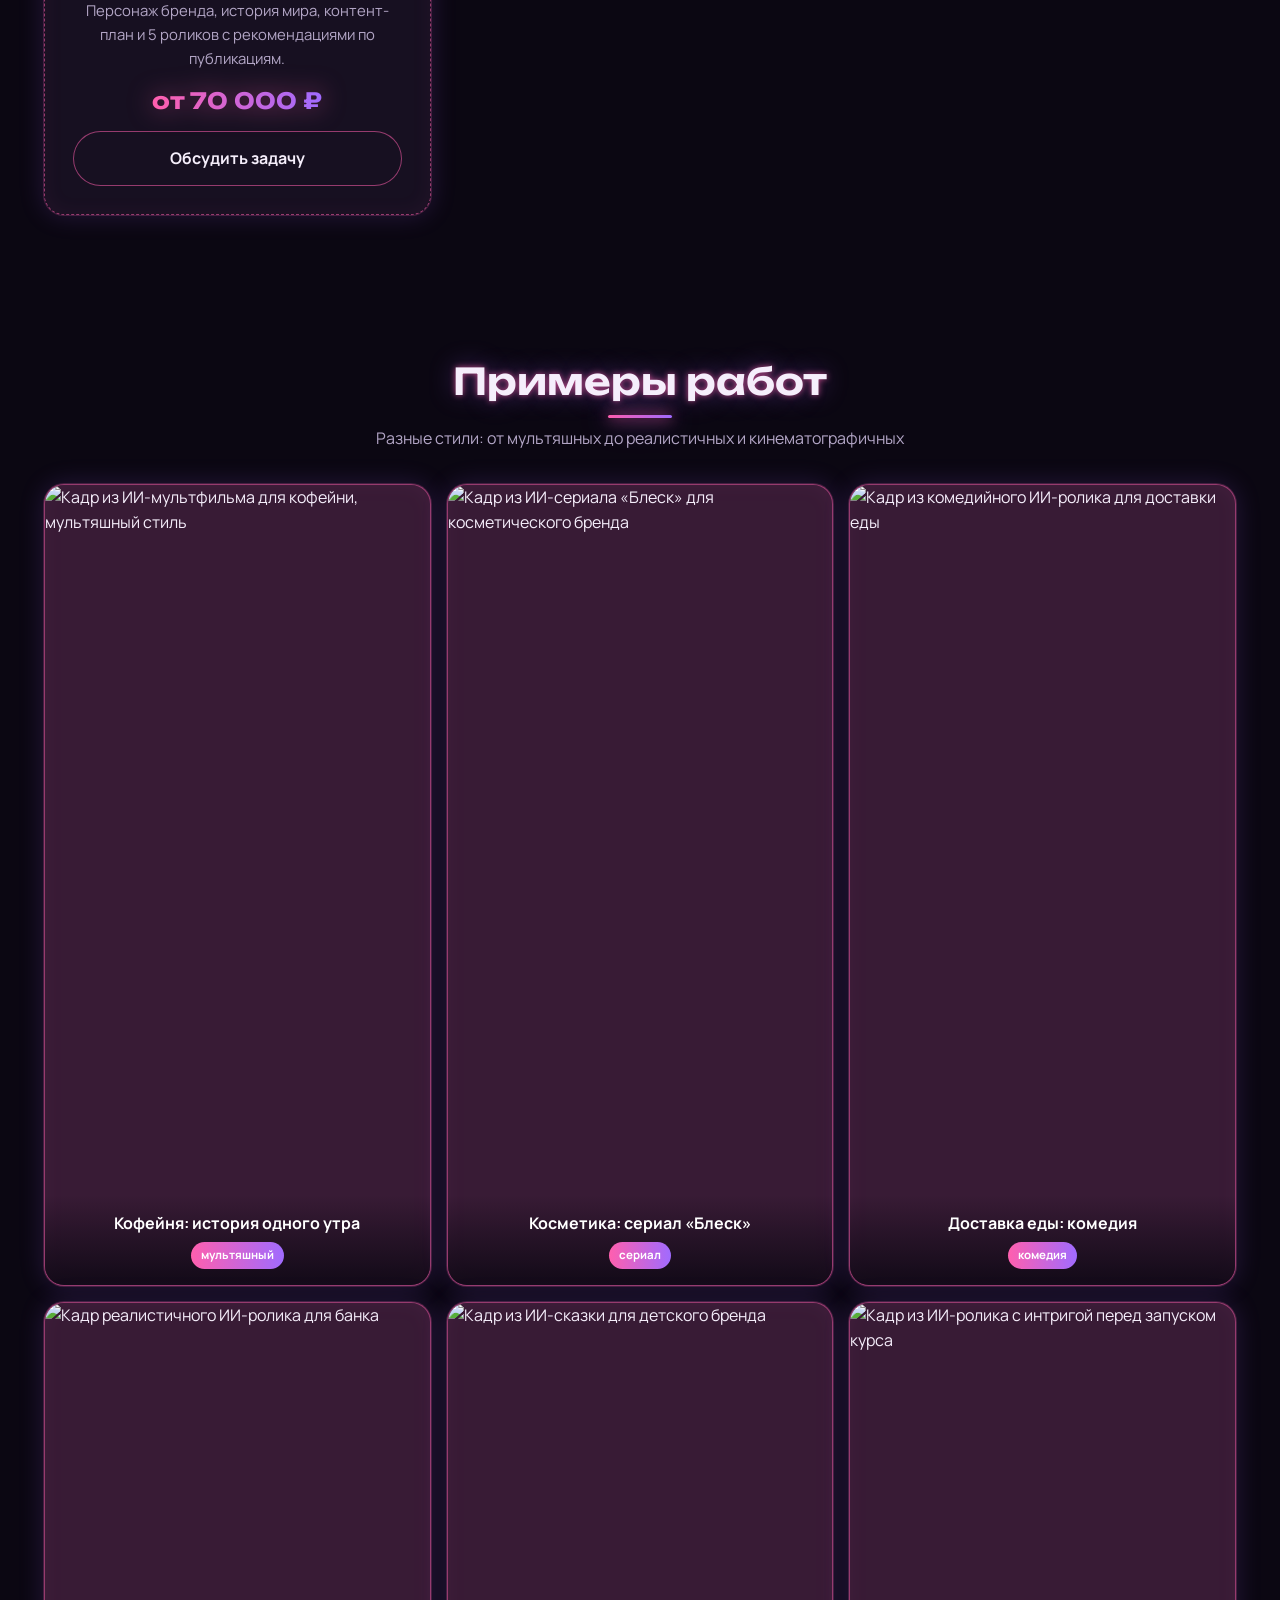
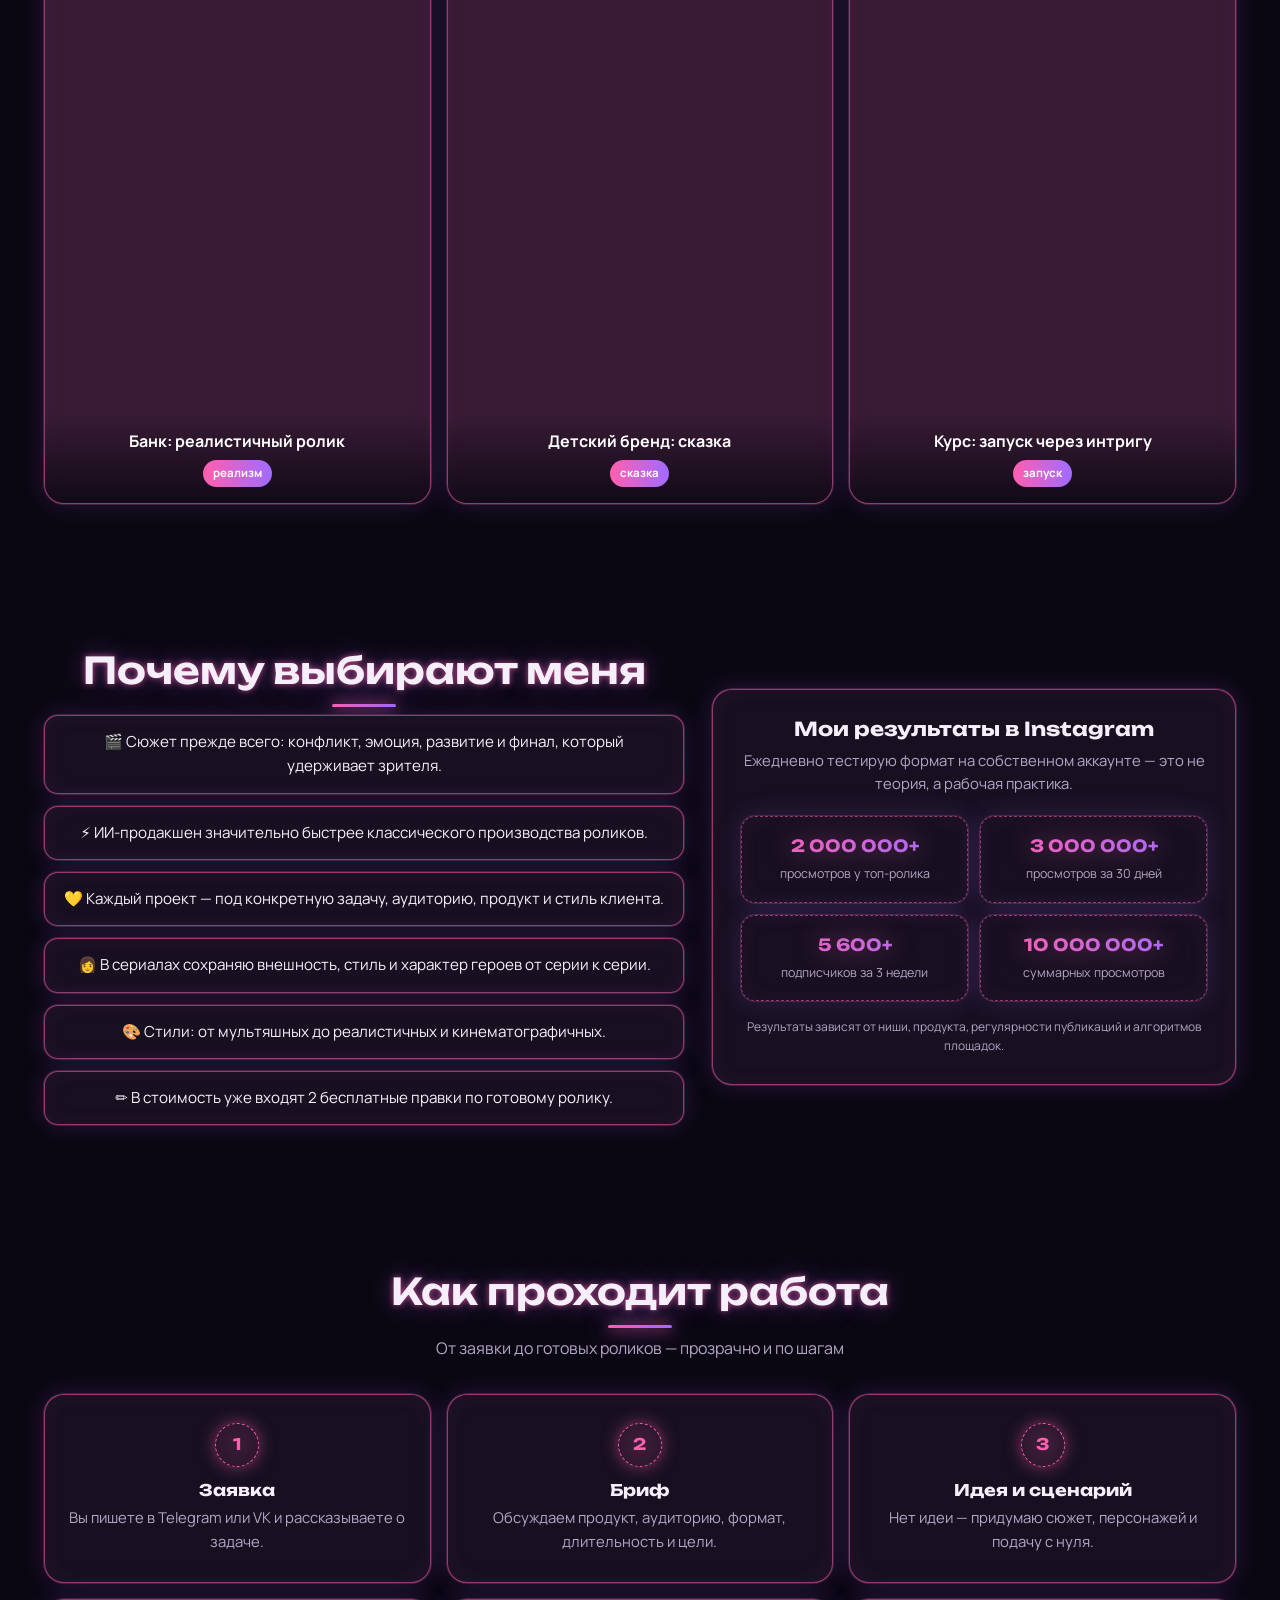
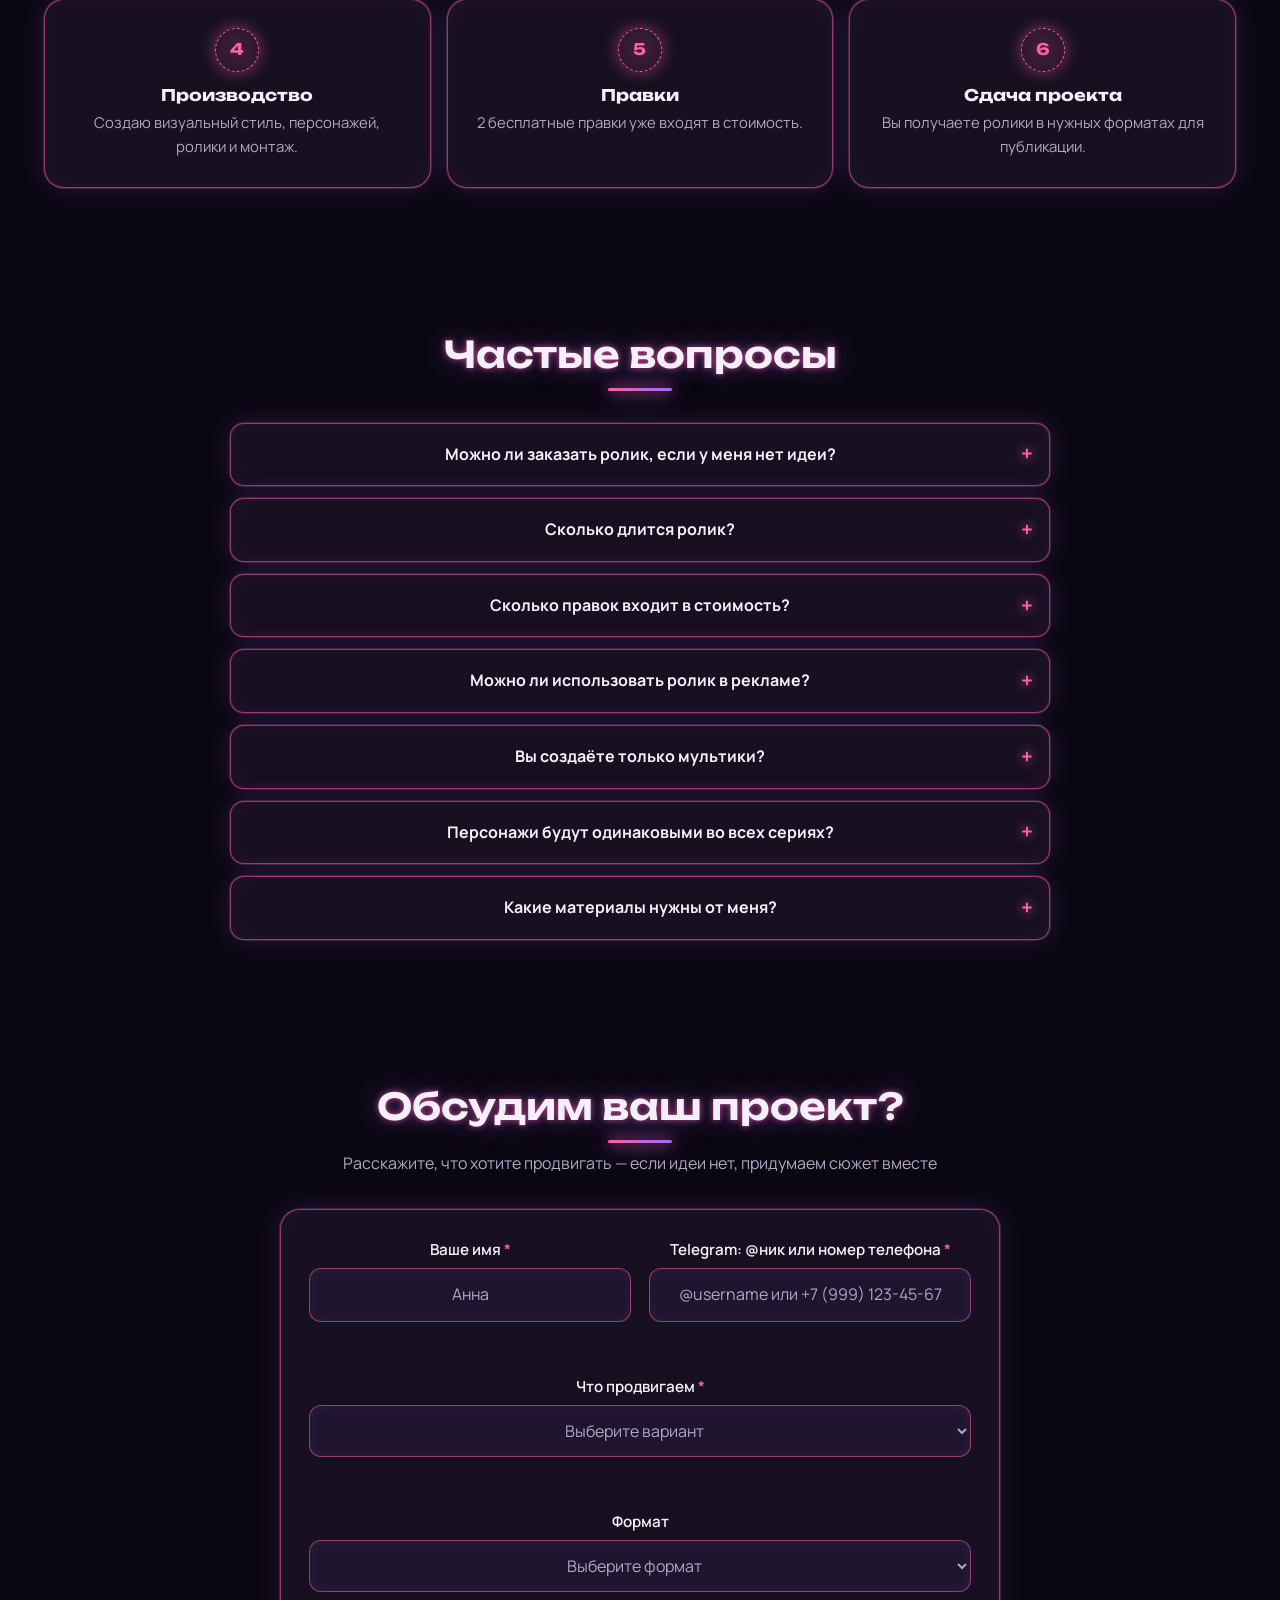
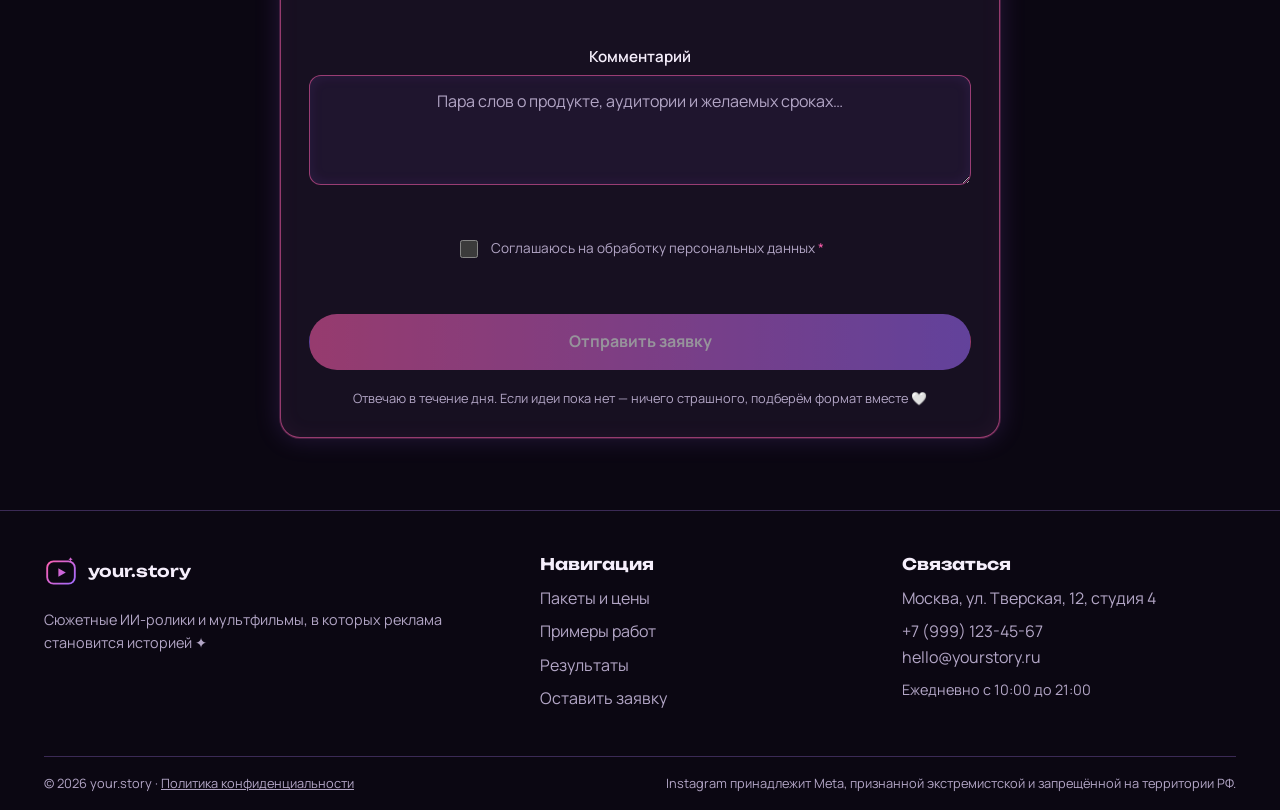
==== commit 10da051b: "feat: интерактив v2 — reveal-сборка «Почему сюжет», 3D-карусель форматов с отражениями, автопрокрутк" ====
--- a/index.html
+++ b/index.html
@@ -108,7 +108,7 @@
     </script>
   </head>
 
-  <body class="page">
+  <body class="page has-hero">
     <a class="skip-link" href="#main">Перейти к содержимому</a>
 
     <header class="header">
@@ -238,58 +238,100 @@
       </section>
 
       <!-- ================= ПОЧЕМУ СЮЖЕТ ================= -->
-      <section class="section section--alt benefits" id="why">
+      <section class="section section--alt benefits" id="why" data-reveal-group>
         <div class="section__inner">
-          <header class="section__header">
+          <header class="section__header" data-reveal="top">
             <h2 class="section__title">Почему именно сюжетные ролики</h2>
             <p class="section__subtitle">
               Обычную рекламу пролистывают. Истории — досматривают и пересылают
               друзьям
             </p>
           </header>
+
           <div class="benefits__list">
-            <article class="benefit-card">
-              <span class="benefit-card__icon" aria-hidden="true">🎬</span>
+            <!-- 1-й ряд: въезжают справа -->
+            <article
+              class="benefit-card"
+              data-reveal="right"
+              style="--d: 0.15s"
+            >
+              <img
+                class="benefit-card__img"
+                src="img/benefits/native_integration.png"
+                alt=""
+                loading="lazy"
+              />
               <h3 class="benefit-card__title">Нативная интеграция</h3>
               <p class="benefit-card__text">
                 Товар или услуга встроены прямо в сюжет — реклама воспринимается
                 органично, а не как баннер.
               </p>
             </article>
-            <article class="benefit-card">
-              <span class="benefit-card__icon" aria-hidden="true">❤️</span>
+            <article class="benefit-card" data-reveal="right" style="--d: 0.3s">
+              <img
+                class="benefit-card__img"
+                src="img/benefits/emotions_memory.png"
+                alt=""
+                loading="lazy"
+              />
               <h3 class="benefit-card__title">Эмоции и запоминаемость</h3>
               <p class="benefit-card__text">
                 Истории и персонажи вызывают эмоции — такой контент лучше
                 запоминается и вызывает доверие.
               </p>
             </article>
-            <article class="benefit-card">
-              <span class="benefit-card__icon" aria-hidden="true">⏱</span>
+            <article
+              class="benefit-card"
+              data-reveal="right"
+              style="--d: 0.45s"
+            >
+              <img
+                class="benefit-card__img"
+                src="img/benefits/attention_retention.png"
+                alt=""
+                loading="lazy"
+              />
               <h3 class="benefit-card__title">Удержание внимания</h3>
               <p class="benefit-card__text">
                 Сюжет заставляет зрителя смотреть ролик до конца и ждать
                 продолжения.
               </p>
             </article>
-            <article class="benefit-card">
-              <span class="benefit-card__icon" aria-hidden="true">🔥</span>
+
+            <!-- 2-й ряд: въезжают слева -->
+            <article class="benefit-card" data-reveal="left" style="--d: 0.1s">
+              <img
+                class="benefit-card__img"
+                src="img/benefits/viral_potential.png"
+                alt=""
+                loading="lazy"
+              />
               <h3 class="benefit-card__title">Вирусный потенциал</h3>
               <p class="benefit-card__text">
                 Жизненные, смешные, драматичные и провокационные ситуации,
                 которыми хочется делиться.
               </p>
             </article>
-            <article class="benefit-card">
-              <span class="benefit-card__icon" aria-hidden="true">📺</span>
+            <article class="benefit-card" data-reveal="left" style="--d: 0.2s">
+              <img
+                class="benefit-card__img"
+                src="img/benefits/serial_warming.png"
+                alt=""
+                loading="lazy"
+              />
               <h3 class="benefit-card__title">Серийный прогрев</h3>
               <p class="benefit-card__text">
                 Один сюжет делится на серии: интрига перед запуском, продукт
                 внутри, продолжение после старта продаж.
               </p>
             </article>
-            <article class="benefit-card">
-              <span class="benefit-card__icon" aria-hidden="true">🧠</span>
+            <article class="benefit-card" data-reveal="left" style="--d: 0.3s">
+              <img
+                class="benefit-card__img"
+                src="img/benefits/brand_recognition.png"
+                alt=""
+                loading="lazy"
+              />
               <h3 class="benefit-card__title">Узнаваемость бренда</h3>
               <p class="benefit-card__text">
                 Постоянные персонажи и визуальный стиль ассоциируются именно с
@@ -297,60 +339,140 @@
               </p>
             </article>
           </div>
+
+          <!-- Баннер: всплывает снизу -->
+          <div class="benefits__banner" data-reveal="bottom" style="--d: 0.45s">
+            <img
+              class="benefits__banner-img"
+              src="img/benefits/story_play.png"
+              alt=""
+              loading="lazy"
+            />
+            <div class="benefits__banner-content">
+              <h3>Истории работают там, где баннеры бессильны</h3>
+              <p>Сюжет цепляет. Зритель досматривает. Бренд запоминается.</p>
+            </div>
+          </div>
         </div>
       </section>
 
       <!-- ================= ФОРМАТЫ ================= -->
-      <section class="section formats" id="formats">
+      <section class="section formats" id="formats" data-reveal-group>
         <div class="section__inner">
-          <header class="section__header">
+          <header class="section__header" data-reveal="top">
             <h2 class="section__title">Форматы работы</h2>
             <p class="section__subtitle">
               От одного ролика до целой бренд-вселенной
             </p>
           </header>
-          <div class="formats__list">
-            <article class="format-card">
-              <span class="format-card__icon" aria-hidden="true">🎥</span>
-              <h3 class="format-card__title">Рекламный ИИ-ролик</h3>
-              <p class="format-card__text">
-                Короткий сюжетный ролик с интеграцией продукта — для рекламы,
-                соцсетей и запуска.
-              </p>
-            </article>
-            <article class="format-card">
-              <span class="format-card__icon" aria-hidden="true">🎞</span>
-              <h3 class="format-card__title">ИИ-мультфильм</h3>
-              <p class="format-card__text">
-                Анимационная история в уникальном стиле — для брендов, экспертов
-                и детских товаров.
-              </p>
-            </article>
-            <article class="format-card">
-              <span class="format-card__icon" aria-hidden="true">📺</span>
-              <h3 class="format-card__title">Сериал из ИИ-роликов</h3>
-              <p class="format-card__text">
-                Несколько серий с общими персонажами — для прогрева и
-                долгосрочного вовлечения.
-              </p>
-            </article>
-            <article class="format-card">
-              <span class="format-card__icon" aria-hidden="true">🧍</span>
-              <h3 class="format-card__title">Персонаж бренда</h3>
-              <p class="format-card__text">
-                Герой, который представляет продукт, ведёт соцсети и появляется
-                в рекламе.
-              </p>
-            </article>
-            <article class="format-card">
-              <span class="format-card__icon" aria-hidden="true">✍️</span>
-              <h3 class="format-card__title">Сценарий и идея</h3>
-              <p class="format-card__text">
-                Нет задумки? Придумаю концепцию, сюжет, персонажей и подачу под
-                вашу задачу.
-              </p>
-            </article>
-          </div>
+
+          <div class="carousel" data-carousel data-reveal="bottom">
+            <button
+              class="carousel__arrow carousel__arrow--prev"
+              type="button"
+              aria-label="Предыдущий формат"
+            >
+              <svg
+                viewBox="0 0 24 24"
+                fill="none"
+                stroke="currentColor"
+                stroke-width="2.4"
+                stroke-linecap="round"
+                stroke-linejoin="round"
+              >
+                <path d="M15 18l-6-6 6-6" />
+              </svg>
+            </button>
+
+            <div class="carousel__viewport">
+              <ul class="carousel__track">
+                <li class="format-card">
+                  <img
+                    class="format-card__img"
+                    src="img/formats/reklamnyy_ai_rolik.png"
+                    alt=""
+                    loading="lazy"
+                  />
+                  <h3 class="format-card__title">Рекламный ИИ-ролик</h3>
+                  <p class="format-card__text">
+                    Короткий сюжетный ролик с интеграцией продукта — для
+                    рекламы, соцсетей и запуска.
+                  </p>
+                </li>
+                <li class="format-card">
+                  <img
+                    class="format-card__img"
+                    src="img/formats/serial_iz_ai_rolikov.png"
+                    alt=""
+                    decoding="async"
+                  />
+                  <h3 class="format-card__title">Сериал из ИИ-роликов</h3>
+                  <p class="format-card__text">
+                    Несколько серий с общими персонажами — для прогрева и
+                    долгосрочного вовлечения.
+                  </p>
+                </li>
+                <li class="format-card">
+                  <img
+                    class="format-card__img"
+                    src="img/formats/ai_multfilm.png"
+                    alt=""
+                    decoding="async"
+                  />
+                  <h3 class="format-card__title">ИИ-мультфильм</h3>
+                  <p class="format-card__text">
+                    Анимационная история в уникальном стиле — для брендов,
+                    экспертов и детских товаров.
+                  </p>
+                </li>
+                <li class="format-card">
+                  <img
+                    class="format-card__img"
+                    src="img/formats/personazh_brenda.png"
+                    alt=""
+                    decoding="async"
+                  />
+                  <h3 class="format-card__title">Персонаж бренда</h3>
+                  <p class="format-card__text">
+                    Герой, который представляет продукт, ведёт соцсети и
+                    появляется в рекламе.
+                  </p>
+                </li>
+                <li class="format-card">
+                  <img
+                    class="format-card__img"
+                    src="img/formats/scenariy_i_ideya.png"
+                    alt=""
+                    decoding="async"
+                  />
+                  <h3 class="format-card__title">Сценарий и идея</h3>
+                  <p class="format-card__text">
+                    Нет задумки? Придумаю концепцию, сюжет, персонажей и подачу
+                    под вашу задачу.
+                  </p>
+                </li>
+              </ul>
+            </div>
+
+            <button
+              class="carousel__arrow carousel__arrow--next"
+              type="button"
+              aria-label="Следующий формат"
+            >
+              <svg
+                viewBox="0 0 24 24"
+                fill="none"
+                stroke="currentColor"
+                stroke-width="2.4"
+                stroke-linecap="round"
+                stroke-linejoin="round"
+              >
+                <path d="M9 6l6 6-6 6" />
+              </svg>
+            </button>
+          </div>
+
+          <div class="carousel__dots"></div>
         </div>
       </section>
 
@@ -789,7 +911,7 @@
 
               <div class="form__group">
                 <label class="form__label" for="field-contact"
-                  >Телефон или @ник в Telegram
+                  >Telegram: @ник или номер телефона
                   <span class="form__required" aria-hidden="true"
                     >*</span
                   ></label
@@ -799,13 +921,12 @@
                   id="field-contact"
                   name="contact"
                   type="text"
-                  placeholder="+7 (___) ___-__-__ или @username"
+                  placeholder="@username или +7 (999) 123-45-67"
                   data-validate="contact"
                   required
                 />
                 <p class="form__error" id="error-contact" hidden></p>
               </div>
-
               <div class="form__group form__group--full">
                 <label class="form__label" for="field-product"
                   >Что продвигаем
@@ -833,7 +954,8 @@
               <div class="form__group form__group--full">
                 <label class="form__label" for="field-format">Формат</label>
                 <select class="form__select" id="field-format" name="format">
-                  <option value="" selected>Пока не знаю — подскажите</option>
+                  <option value="" selected disabled>Выберите формат</option>
+                  <option value="unknown">Пока не знаю — подскажите</option>
                   <option value="single">Один ролик</option>
                   <option value="serial">Мини-сериал</option>
                 </select>
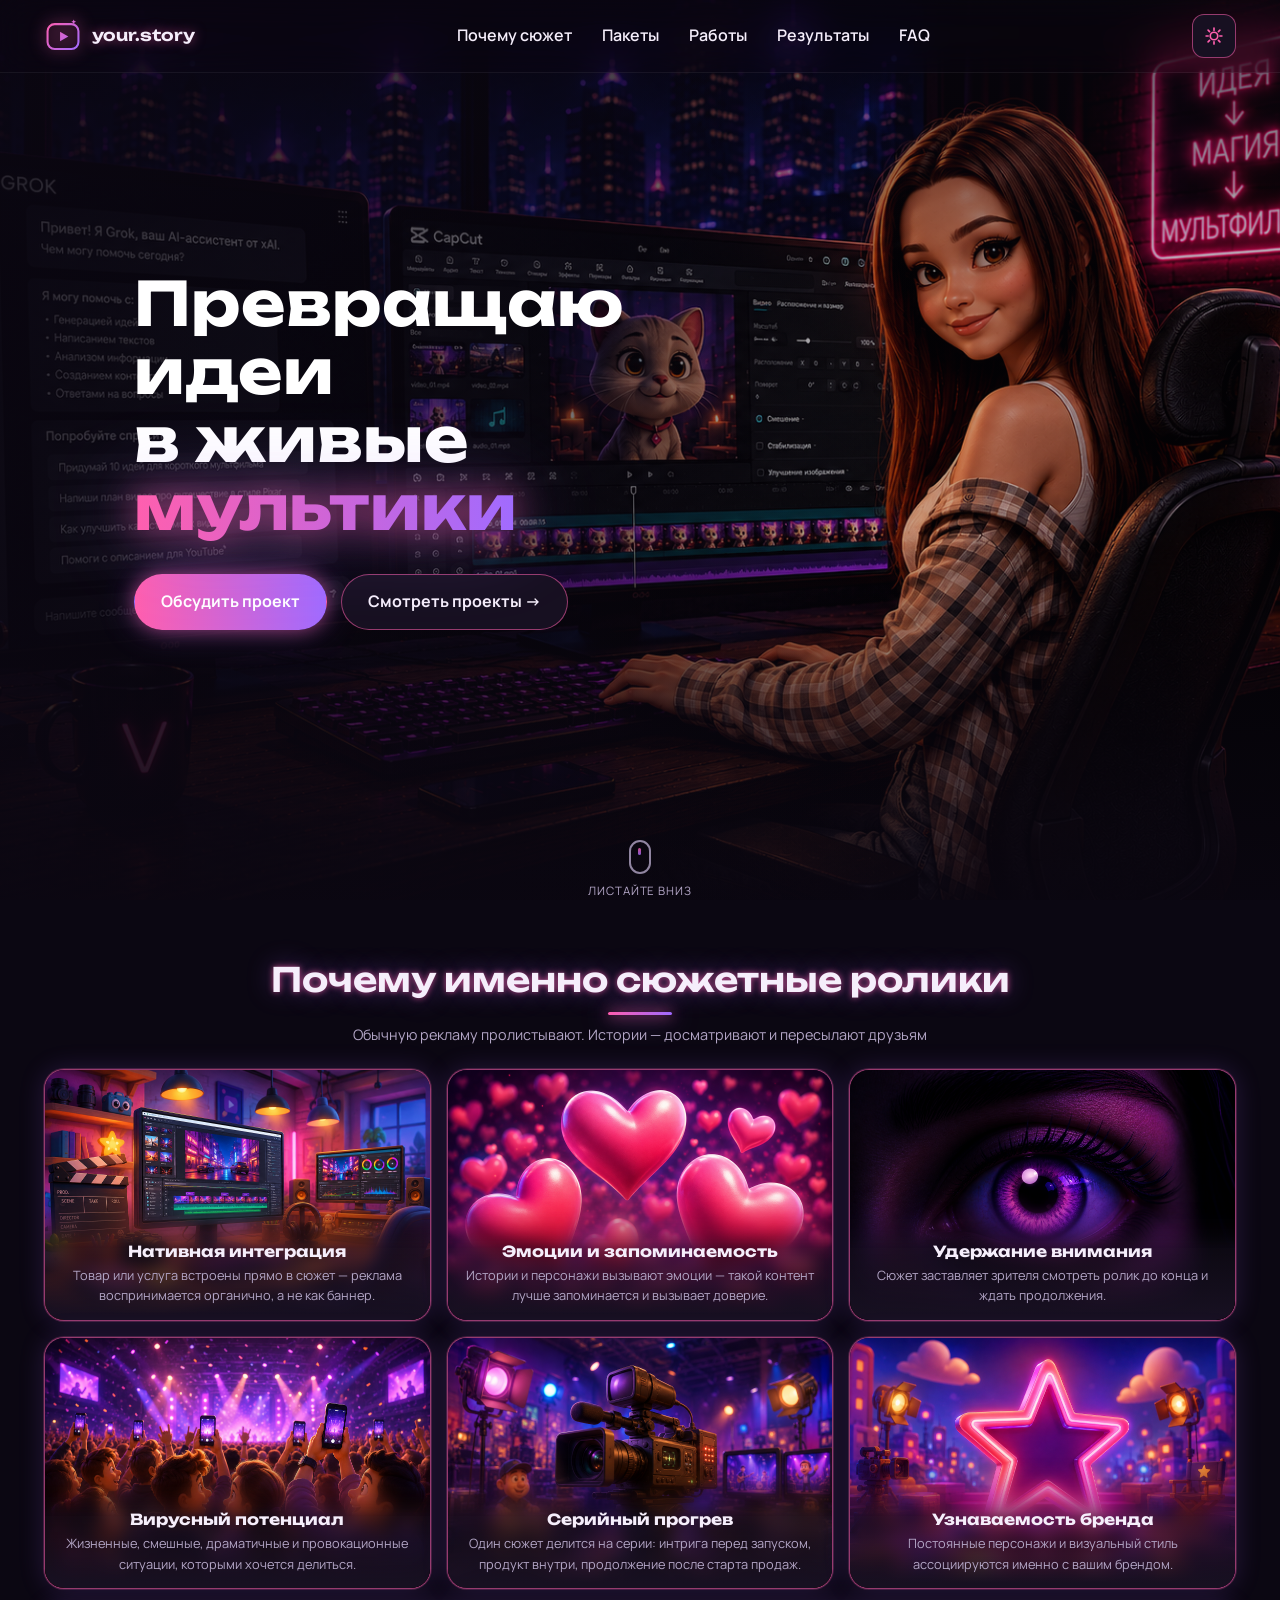
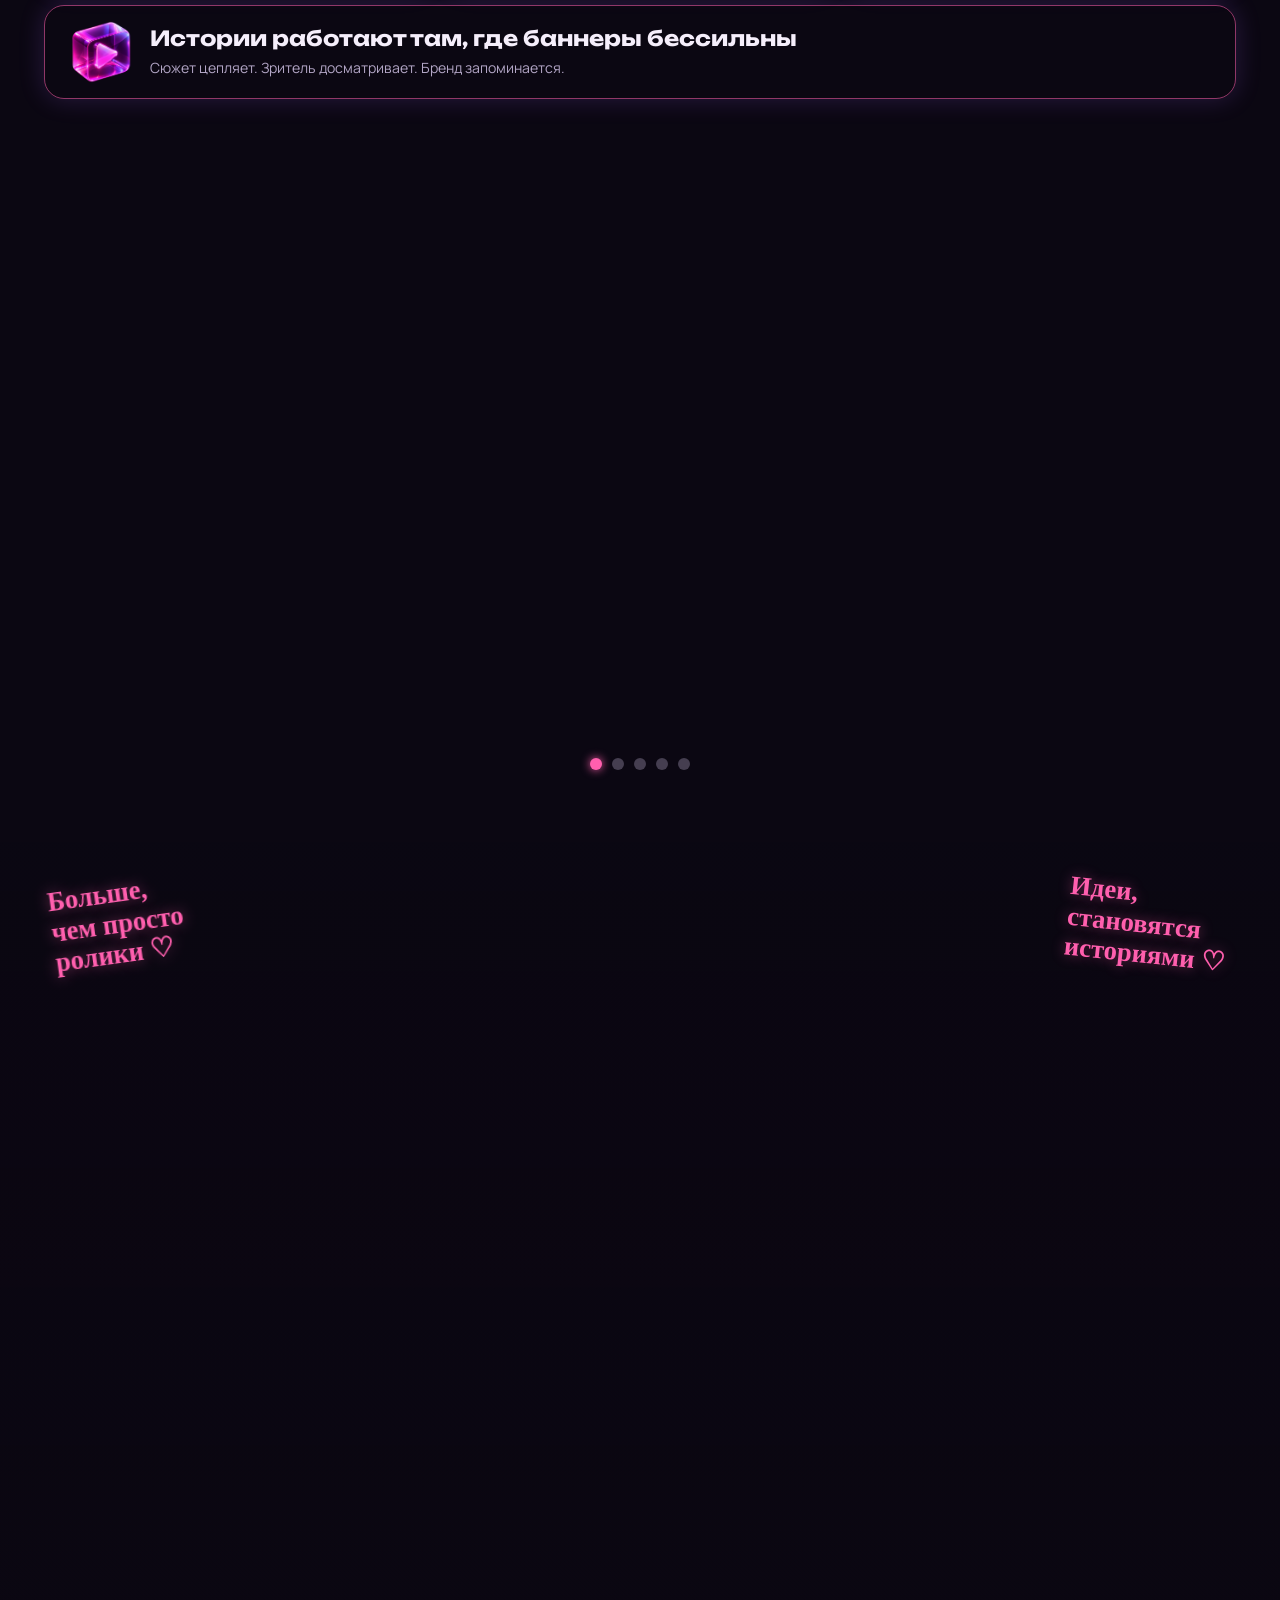
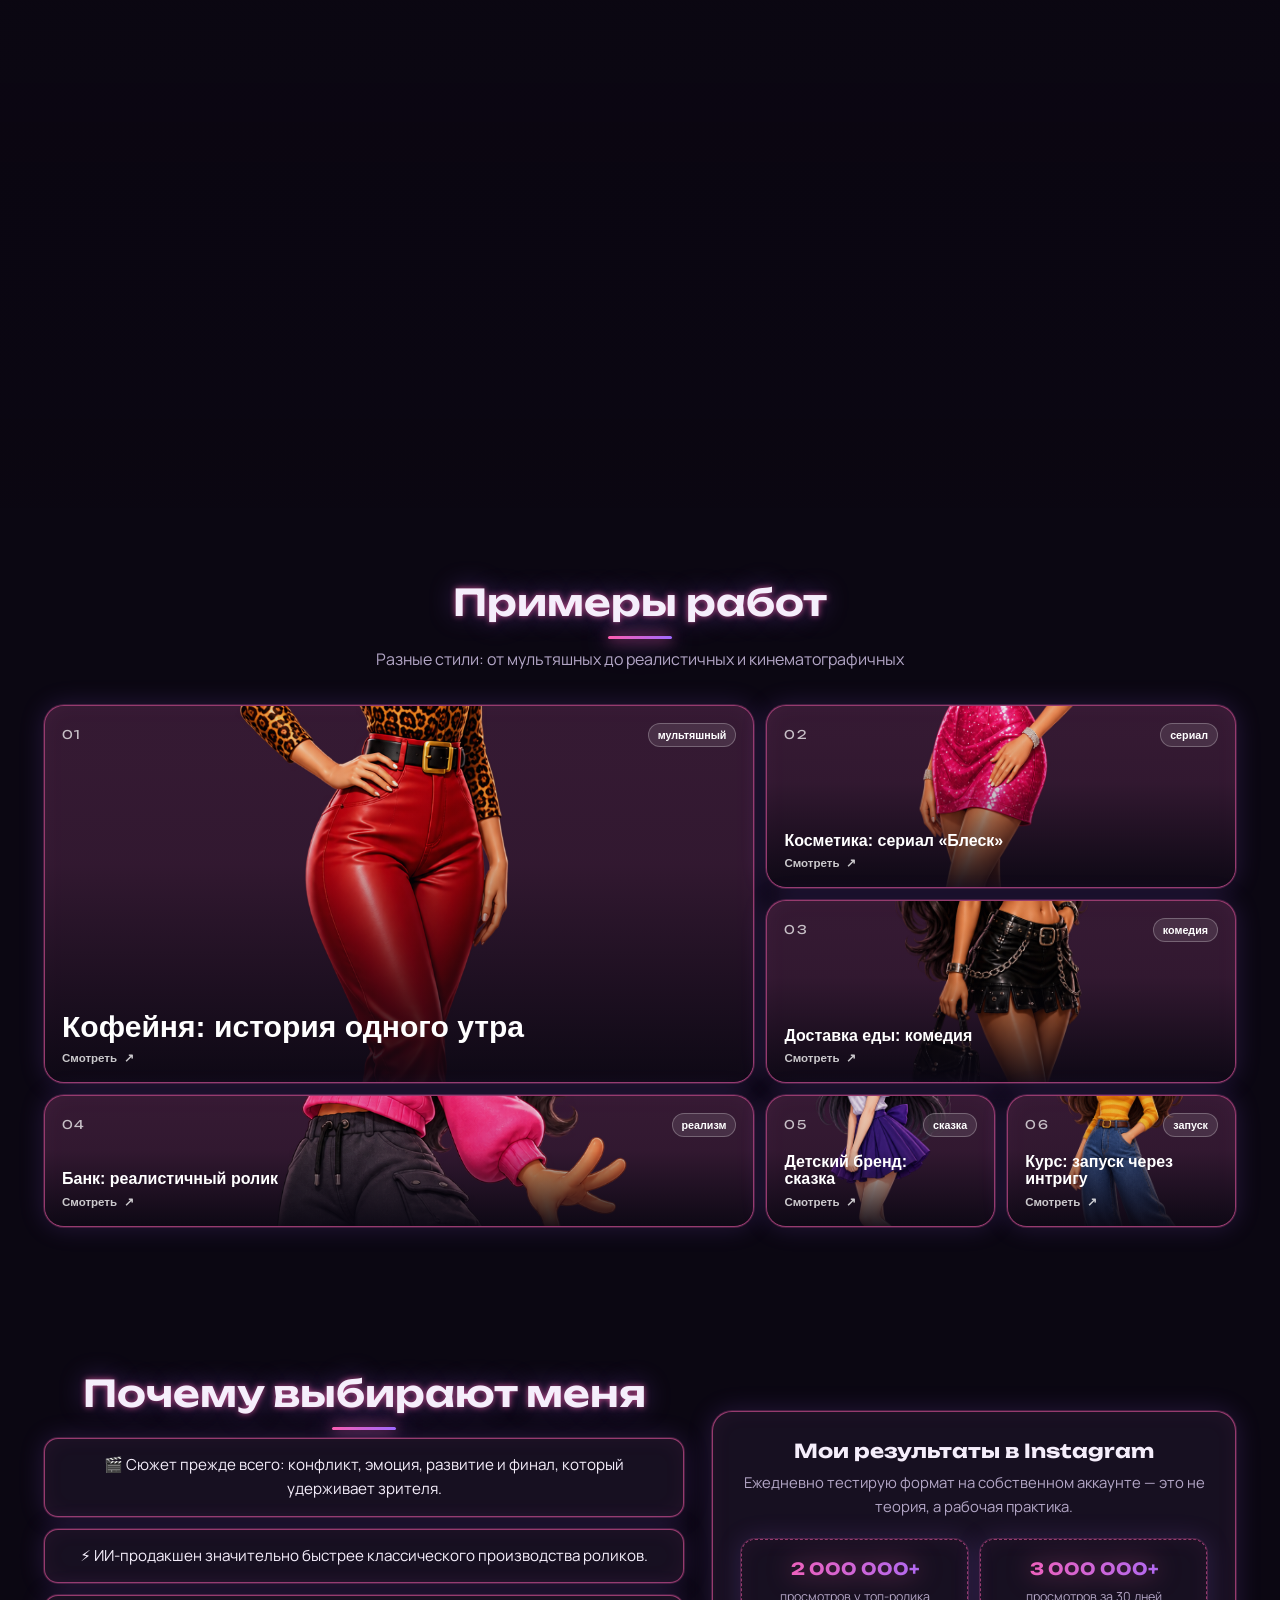
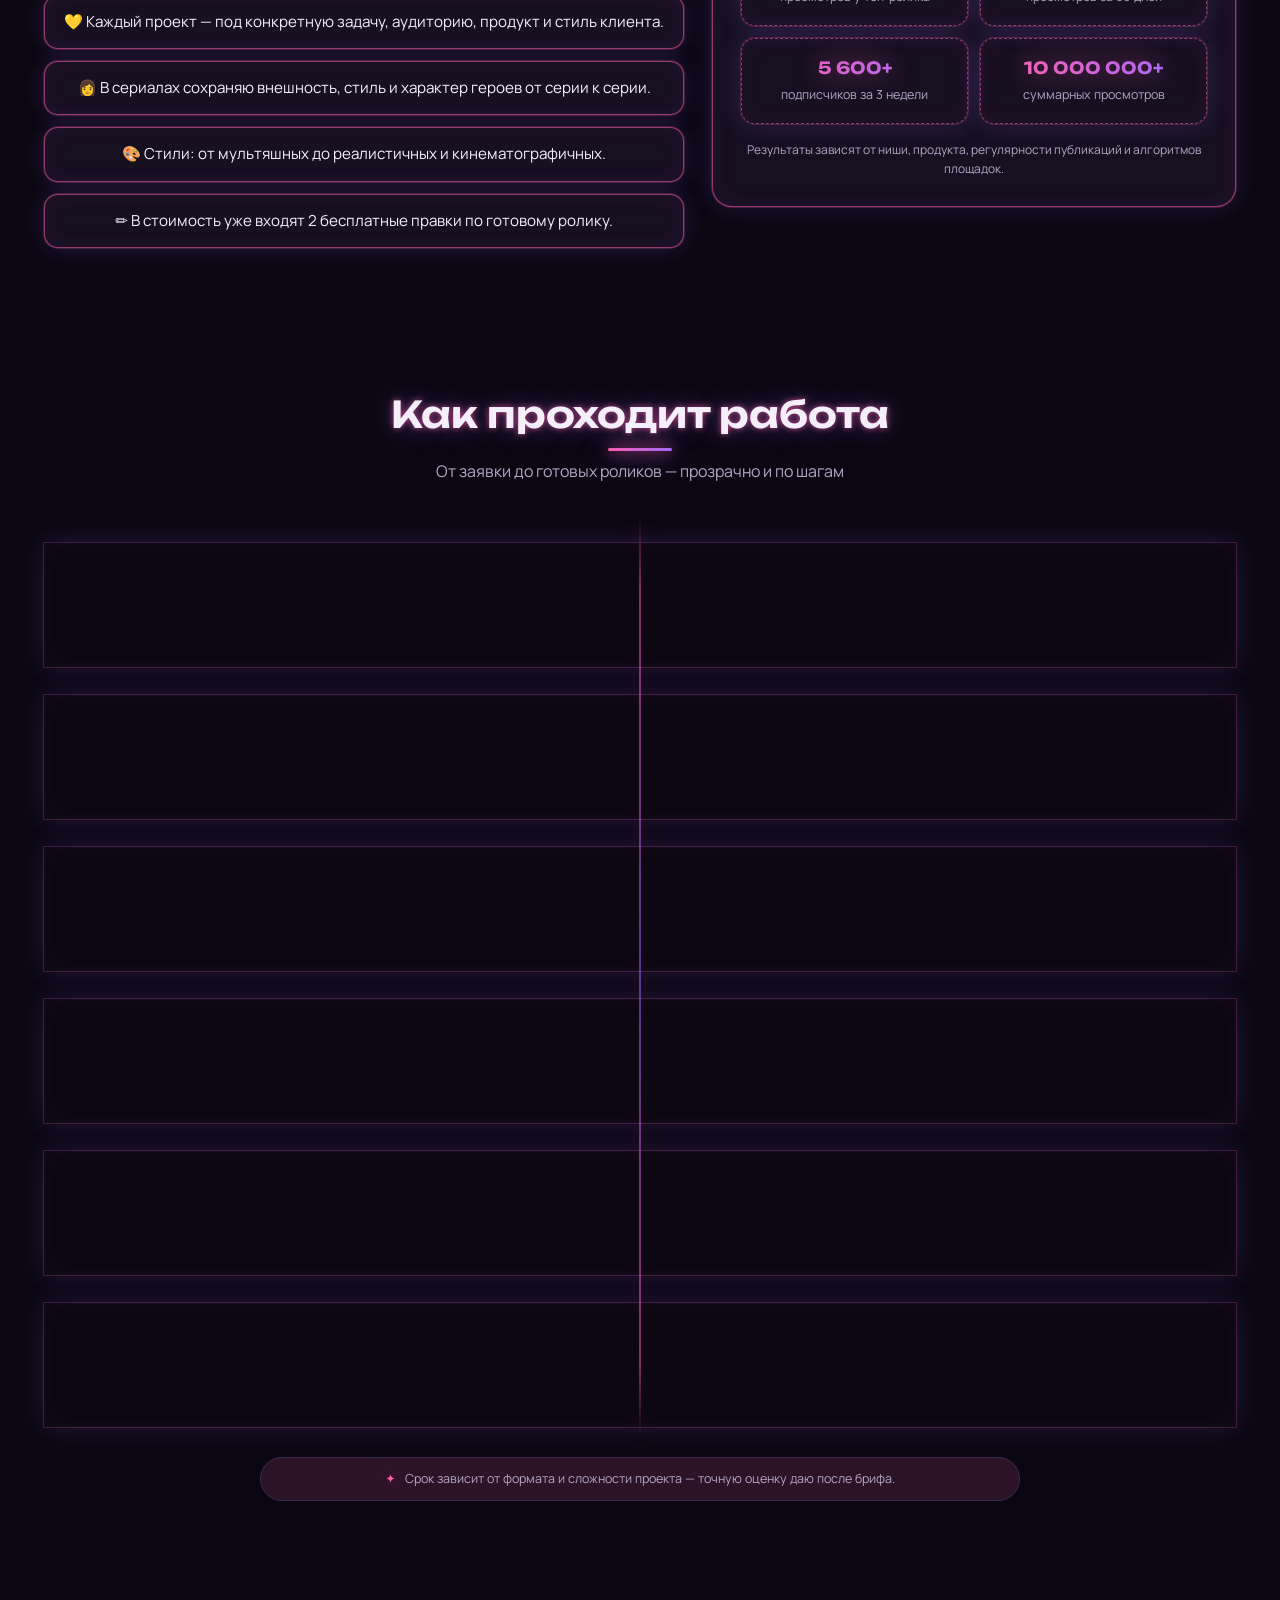
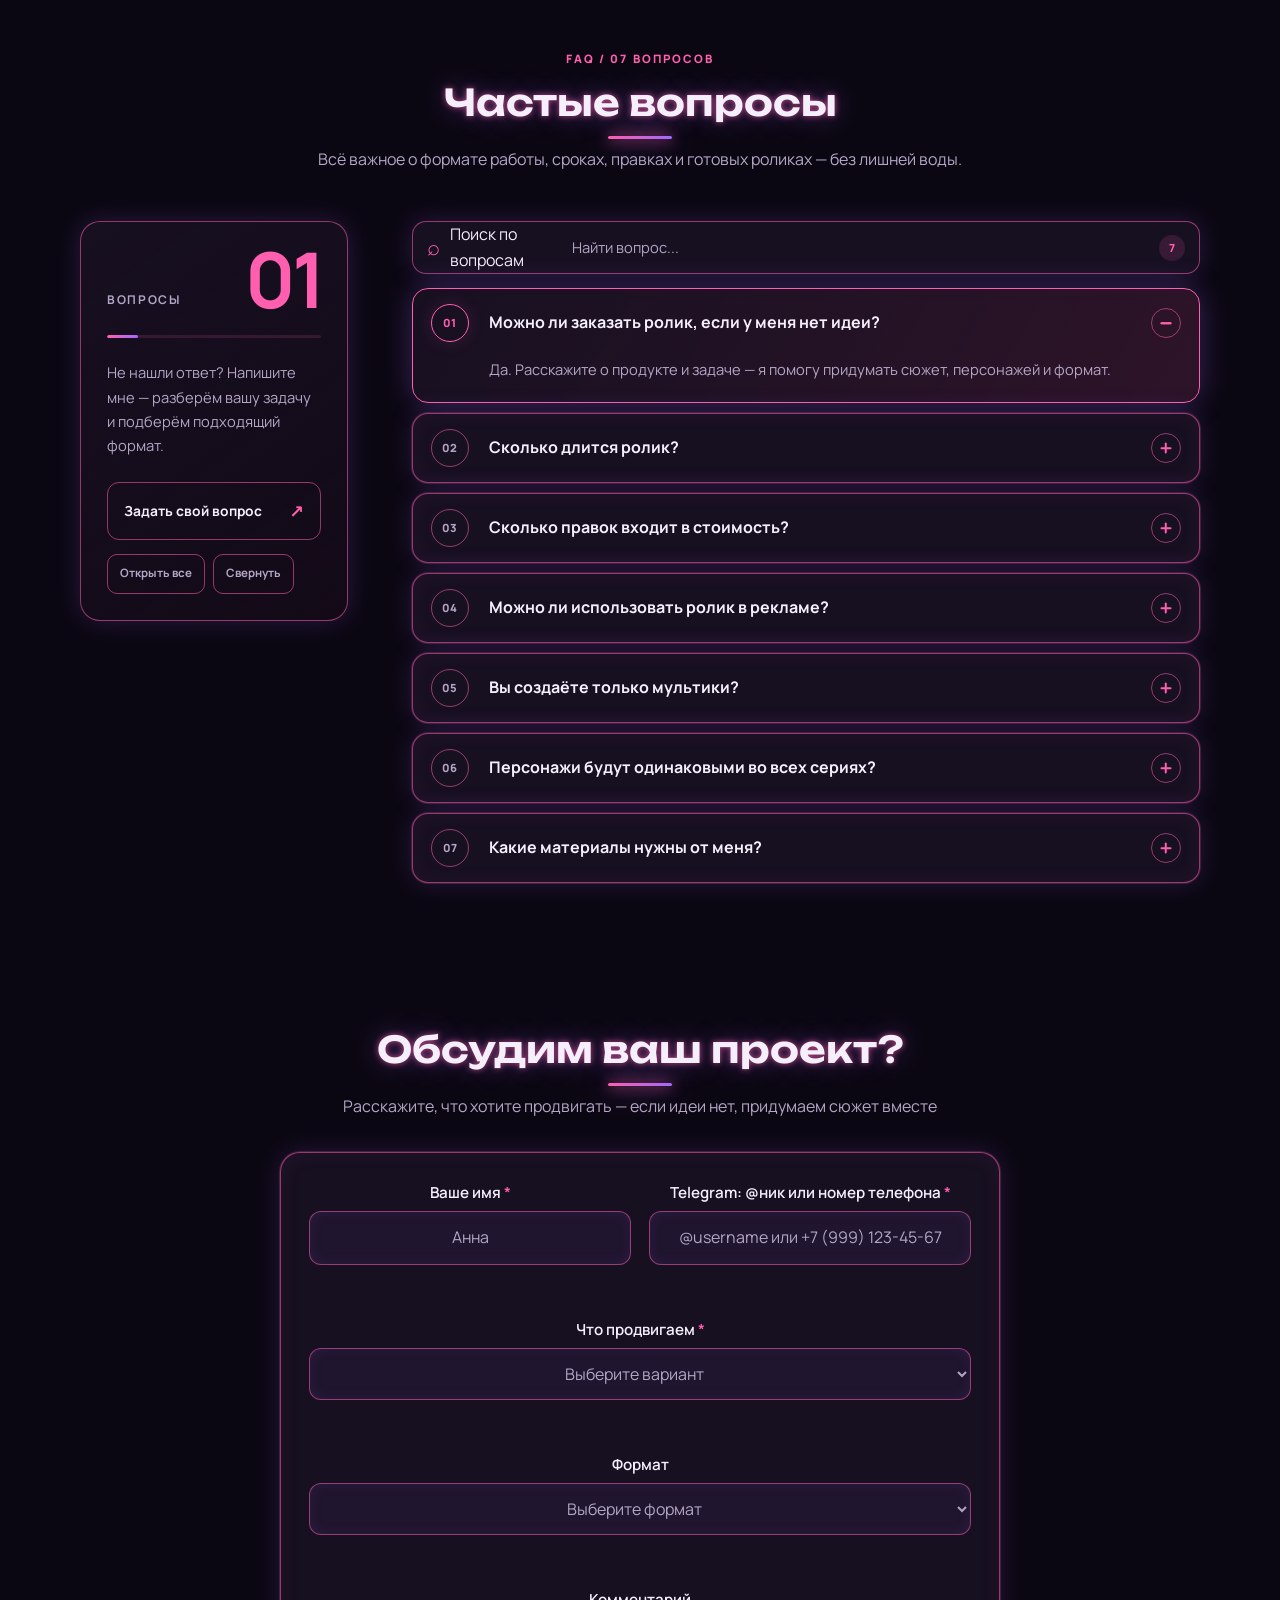
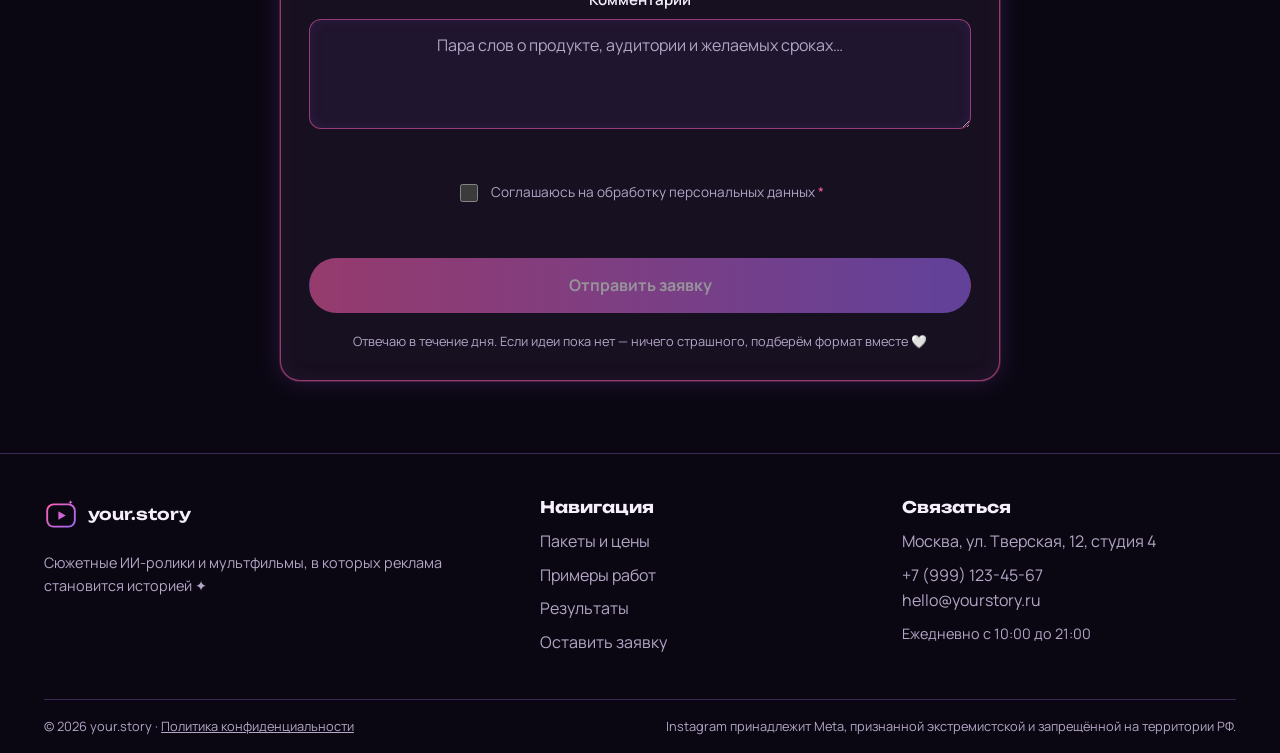
==== commit 129c3e46: "Переработаны секции «Работы», «Как проходит работа» и «Частые вопросы»" ====
--- a/index.html
+++ b/index.html
@@ -42,7 +42,15 @@
       content="#faf7fb"
       media="(prefers-color-scheme: light)"
     />
-    <link rel="icon" type="image/svg+xml" href="img/logo/favicon.svg" />
+    <!-- Favicon для всех браузеров -->
+    <link rel="icon" type="image/png" href="img/logo/favicon.png" />
+
+    <!-- Иконка для iOS (iPhone/iPad добавляют сайт на главный экран) -->
+    <link rel="apple-touch-icon" href="img/logo/favicon.png" />
+
+    <!-- Иконка для Windows плитки -->
+    <meta name="msapplication-TileImage" content="img/logo/favicon.png" />
+    <meta name="msapplication-TileColor" content="#0b0712" />
 
     <script>
       (function () {
@@ -477,95 +485,604 @@
       </section>
 
       <!-- ================= ПАКЕТЫ ================= -->
-      <section class="section section--alt packages" id="packages">
+      <section
+        class="section section--alt packages"
+        id="packages"
+        data-reveal-group
+      >
+        <span
+          class="packages__note packages__note--left"
+          aria-hidden="true"
+        >Больше,<br />чем просто<br />ролики ♡</span>
+
+        <span
+          class="packages__note packages__note--right"
+          aria-hidden="true"
+        >Идеи,<br />становятся<br />историями ♡</span>
+
         <div class="section__inner">
-          <header class="section__header">
-            <h2 class="section__title">Пакеты и цены</h2>
+
+          <header class="section__header" data-reveal="top">
+            <h2 class="section__title">
+              Пакеты и <span class="accent-text">цены</span>
+            </h2>
+
             <p class="section__subtitle">
-              Понятная стоимость: короткий ролик для теста или сериал для
-              прогрева
+              От идеи до готового мультфильма — выберите формат,
+              который подходит именно вам.
             </p>
           </header>
-          <div class="packages__list">
-            <article class="package-card">
-              <h3 class="package-card__title">Ролик-знакомство</h3>
-              <p class="package-card__desc">
-                Первый тест формата, анонс или короткая реклама.
-              </p>
-              <ul class="package-card__list">
-                <li>бриф и анализ задачи</li>
-                <li>идея и короткий сценарий</li>
-                <li>сюжетный ролик до 15 секунд</li>
-                <li>визуальный стиль под задачу</li>
-                <li>2 правки включены</li>
-              </ul>
-              <p class="package-card__time">Срок: 2–4 дня</p>
-              <p class="package-card__price">от 7 000 ₽</p>
-              <a
-                class="package-card__button button button--ghost"
-                href="#booking"
-                >Заказать ролик</a
+
+
+          <div class="packages__list" data-packages-accordion>
+
+            <!-- 01 -->
+            <article
+              class="package-card"
+              data-package
+              data-reveal="bottom"
+              style="--d: 0.05s"
+            >
+              <button
+                class="package-card__trigger"
+                type="button"
+                aria-expanded="false"
+                aria-controls="package-content-1"
               >
+                <span class="package-card__number">01</span>
+
+                <span class="package-card__main">
+                  <span class="package-card__title">
+                    <svg
+                      viewBox="0 0 24 24"
+                      fill="none"
+                      stroke="currentColor"
+                      stroke-width="2"
+                      stroke-linecap="round"
+                    >
+                      <circle cx="12" cy="8" r="4" />
+                      <path d="M4 20c0-4 4-6 8-6s8 2 8 6" />
+                    </svg>
+                    Ролик-знакомство
+                  </span>
+
+                  <span class="package-card__short">
+                    Первый тест формата, анонс или короткая реклама.
+                  </span>
+                </span>
+
+                <span class="package-card__price">
+                  от 7 000 ₽
+                </span>
+
+                <span
+                  class="package-card__toggle"
+                  aria-hidden="true"
+                >
+                  <svg viewBox="0 0 24 24">
+                    <path d="M12 5v14M5 12h14" />
+                  </svg>
+                </span>
+              </button>
+
+              <div
+                class="package-card__content"
+                id="package-content-1"
+                aria-hidden="true"
+              >
+                <div class="package-card__inner">
+
+                  <div class="package-card__visual">
+                    <img
+                      class="package-card__img"
+                      src="img/packages/package-1.jpg"
+                      alt=""
+                      loading="lazy"
+                    />
+                  </div>
+
+                  <div class="package-card__details">
+                    <p class="package-card__desc">
+                      Первый тест формата, анонс или короткая реклама.
+                    </p>
+
+                    <ul class="package-card__list">
+                      <li>Бриф и анализ задачи</li>
+                      <li>Идея и короткий сценарий</li>
+                      <li>Сюжетный ролик до 15 секунд</li>
+                      <li>Визуальный стиль под задачу</li>
+                      <li>2 правки включены</li>
+                    </ul>
+
+                    <div class="package-card__bottom">
+                      <p class="package-card__time">
+                        Срок: 2–4 дня
+                      </p>
+
+                      <a
+                        class="package-card__button button button--ghost"
+                        href="#booking"
+                      >
+                        Заказать ролик →
+                      </a>
+                    </div>
+                  </div>
+
+                </div>
+              </div>
             </article>
 
-            <article class="package-card package-card--featured">
-              <h3 class="package-card__title">Продукт внутри сюжета</h3>
-              <p class="package-card__desc">
-                Реклама продукта, услуги, личного бренда или запуска.
-              </p>
-              <ul class="package-card__list">
-                <li>глубокий бриф и разработка идеи</li>
-                <li>сценарий с интеграцией продукта</li>
-                <li>ролик 30–45 секунд</li>
-                <li>персонажи или визуальный стиль</li>
-                <li>адаптация под TG / VK / YouTube</li>
-                <li>2 правки включены</li>
-              </ul>
-              <p class="package-card__time">Срок: 4–7 дней</p>
-              <p class="package-card__price">от 15 000 ₽</p>
-              <a
-                class="package-card__button button button--primary"
-                href="#booking"
-                >Обсудить проект</a
+
+            <!-- 02 — популярный -->
+            <article
+              class="package-card package-card--featured"
+              data-package
+              data-reveal="bottom"
+              style="--d: 0.15s"
+            >
+              <span class="package-card__badge">
+                <svg viewBox="0 0 24 24" fill="currentColor">
+                  <path d="m3 8 4 4 5-6 5 6 4-4v9H3Z" />
+                </svg>
+                Популярный
+              </span>
+
+              <button
+                class="package-card__trigger"
+                type="button"
+                aria-expanded="false"
+                aria-controls="package-content-2"
               >
+                <span class="package-card__number">02</span>
+
+                <span class="package-card__main">
+                  <span class="package-card__title">
+                    <svg
+                      viewBox="0 0 24 24"
+                      fill="none"
+                      stroke="currentColor"
+                      stroke-width="2"
+                      stroke-linejoin="round"
+                    >
+                      <path d="M4 10h16v10H4Z" />
+                      <path d="M4 10 3 6l17-3 1 4Z" />
+                    </svg>
+                    Продукт внутри сюжета
+                  </span>
+
+                  <span class="package-card__short">
+                    Реклама продукта, услуги, личного бренда или запуска.
+                  </span>
+                </span>
+
+                <span class="package-card__price">
+                  от 15 000 ₽
+                </span>
+
+                <span
+                  class="package-card__toggle"
+                  aria-hidden="true"
+                >
+                  <svg viewBox="0 0 24 24">
+                    <path d="M12 5v14M5 12h14" />
+                  </svg>
+                </span>
+              </button>
+
+              <div
+                class="package-card__content"
+                id="package-content-2"
+                aria-hidden="true"
+              >
+                <div class="package-card__inner">
+
+                  <div class="package-card__visual">
+                    <img
+                      class="package-card__img"
+                      src="img/packages/package-2.jpg"
+                      alt=""
+                      loading="lazy"
+                    />
+                  </div>
+
+                  <div class="package-card__details">
+                    <p class="package-card__desc">
+                      Реклама продукта, услуги, личного бренда или запуска.
+                    </p>
+
+                    <ul class="package-card__list">
+                      <li>Глубокий бриф и идея</li>
+                      <li>Сценарий с интеграцией продукта</li>
+                      <li>Ролик 30–45 секунд</li>
+                      <li>Персонажи или визуальный стиль</li>
+                      <li>Адаптация под TG / VK / YouTube</li>
+                      <li>2 правки включены</li>
+                    </ul>
+
+                    <div class="package-card__bottom">
+                      <p class="package-card__time">
+                        Срок: 4–7 дней
+                      </p>
+
+                      <a
+                        class="package-card__button button button--primary"
+                        href="#booking"
+                      >
+                        Обсудить проект →
+                      </a>
+                    </div>
+                  </div>
+
+                </div>
+              </div>
             </article>
 
-            <article class="package-card">
-              <h3 class="package-card__title">Мини-сериал для прогрева</h3>
-              <p class="package-card__desc">
-                Регулярный выход к аудитории с общими героями.
-              </p>
-              <ul class="package-card__list">
-                <li>концепция сериала</li>
-                <li>3 серии по 15–30 секунд</li>
-                <li>постоянные персонажи</li>
-                <li>единый визуальный стиль</li>
-                <li>сюжет с продолжением</li>
-                <li>2 правки включены</li>
-              </ul>
-              <p class="package-card__time">Срок: 7–14 дней</p>
-              <p class="package-card__price">от 35 000 ₽</p>
-              <a
-                class="package-card__button button button--ghost"
-                href="#booking"
-                >Заказать сериал</a
+
+            <!-- 03 -->
+            <article
+              class="package-card"
+              data-package
+              data-reveal="bottom"
+              style="--d: 0.25s"
+            >
+              <button
+                class="package-card__trigger"
+                type="button"
+                aria-expanded="false"
+                aria-controls="package-content-3"
               >
+                <span class="package-card__number">03</span>
+
+                <span class="package-card__main">
+                  <span class="package-card__title">
+                    <svg
+                      viewBox="0 0 24 24"
+                      fill="none"
+                      stroke="currentColor"
+                      stroke-width="2"
+                    >
+                      <rect x="3" y="5" width="18" height="14" rx="2" />
+                      <path d="M7 5v14M17 5v14M3 10h4M3 14h4M17 10h4M17 14h4" />
+                    </svg>
+                    Мини-сериал для прогрева
+                  </span>
+
+                  <span class="package-card__short">
+                    Регулярный выход к аудитории с общими героями.
+                  </span>
+                </span>
+
+                <span class="package-card__price">
+                  от 35 000 ₽
+                </span>
+
+                <span
+                  class="package-card__toggle"
+                  aria-hidden="true"
+                >
+                  <svg viewBox="0 0 24 24">
+                    <path d="M12 5v14M5 12h14" />
+                  </svg>
+                </span>
+              </button>
+
+              <div
+                class="package-card__content"
+                id="package-content-3"
+                aria-hidden="true"
+              >
+                <div class="package-card__inner">
+
+                  <div class="package-card__visual">
+                    <img
+                      class="package-card__img"
+                      src="img/packages/package-3.jpg"
+                      alt=""
+                      loading="lazy"
+                    />
+                  </div>
+
+                  <div class="package-card__details">
+                    <p class="package-card__desc">
+                      Регулярный выход к аудитории с общими героями.
+                    </p>
+
+                    <ul class="package-card__list">
+                      <li>Концепция сериала</li>
+                      <li>3 серии по 15–30 секунд</li>
+                      <li>Постоянные персонажи</li>
+                      <li>Единый визуальный стиль</li>
+                      <li>Сюжет с продолжением</li>
+                      <li>2 правки включены</li>
+                    </ul>
+
+                    <div class="package-card__bottom">
+                      <p class="package-card__time">
+                        Срок: 7–14 дней
+                      </p>
+
+                      <a
+                        class="package-card__button button button--ghost"
+                        href="#booking"
+                      >
+                        Заказать сериал →
+                      </a>
+                    </div>
+                  </div>
+
+                </div>
+              </div>
             </article>
 
-            <article class="package-card package-card--vip">
-              <h3 class="package-card__title">Бренд-вселенная под ключ</h3>
-              <p class="package-card__desc">
-                Персонаж бренда, история мира, контент-план и 5 роликов с
-                рекомендациями по публикациям.
-              </p>
-              <p class="package-card__price">от 70 000 ₽</p>
-              <a
-                class="package-card__button button button--ghost"
-                href="#booking"
-                >Обсудить задачу</a
+
+            <!-- 04 -->
+            <article
+              class="package-card"
+              data-package
+              data-reveal="bottom"
+              style="--d: 0.35s"
+            >
+              <button
+                class="package-card__trigger"
+                type="button"
+                aria-expanded="false"
+                aria-controls="package-content-4"
               >
+                <span class="package-card__number">04</span>
+
+                <span class="package-card__main">
+                  <span class="package-card__title">
+                    <svg
+                      viewBox="0 0 24 24"
+                      fill="none"
+                      stroke="currentColor"
+                      stroke-width="2"
+                      stroke-linejoin="round"
+                    >
+                      <path d="m3 8 4 4 5-6 5 6 4-4v9H3Z" />
+                    </svg>
+                    Бренд-вселенная под ключ
+                  </span>
+
+                  <span class="package-card__short">
+                    Персонажи бренда, история мира, контент-план и ролики.
+                  </span>
+                </span>
+
+                <span class="package-card__price">
+                  от 70 000 ₽
+                </span>
+
+                <span
+                  class="package-card__toggle"
+                  aria-hidden="true"
+                >
+                  <svg viewBox="0 0 24 24">
+                    <path d="M12 5v14M5 12h14" />
+                  </svg>
+                </span>
+              </button>
+
+              <div
+                class="package-card__content"
+                id="package-content-4"
+                aria-hidden="true"
+              >
+                <div class="package-card__inner">
+
+                  <div class="package-card__visual">
+                    <img
+                      class="package-card__img"
+                      src="img/packages/package-4.jpg"
+                      alt=""
+                      loading="lazy"
+                    />
+                  </div>
+
+                  <div class="package-card__details">
+                    <p class="package-card__desc">
+                      Персонажи бренда, история мира, контент-план и ролики.
+                    </p>
+
+                    <ul class="package-card__list">
+                      <li>Разработка айдентики</li>
+                      <li>Персонажи и мир</li>
+                      <li>5+ роликов в едином стиле</li>
+                      <li>Контент-план по публикациям</li>
+                      <li>Рекомендации по продвижению</li>
+                      <li>Поддержка и консультации</li>
+                    </ul>
+
+                    <div class="package-card__bottom">
+                      <p class="package-card__time">
+                        Срок: от 2 недель
+                      </p>
+
+                      <a
+                        class="package-card__button button button--ghost"
+                        href="#booking"
+                      >
+                        Обсудить задачу →
+                      </a>
+                    </div>
+                  </div>
+
+                </div>
+              </div>
             </article>
+
+
+            <!-- 05 — индивидуальный -->
+            <article
+              class="package-card package-card--custom"
+              data-package
+              data-reveal="bottom"
+              style="--d: 0.45s"
+            >
+              <button
+                class="package-card__trigger"
+                type="button"
+                aria-expanded="false"
+                aria-controls="package-content-5"
+              >
+                <span class="package-card__number">05</span>
+
+                <span class="package-card__main">
+                  <span class="package-card__title">
+                    Индивидуальный пакет
+                  </span>
+
+                  <span class="package-card__short">
+                    Особый формат под ваши цели и бюджет.
+                  </span>
+                </span>
+
+                <span class="package-card__price">
+                  Индивидуально
+                </span>
+
+                <span
+                  class="package-card__toggle"
+                  aria-hidden="true"
+                >
+                  <svg viewBox="0 0 24 24">
+                    <path d="M12 5v14M5 12h14" />
+                  </svg>
+                </span>
+              </button>
+
+              <div
+                class="package-card__content"
+                id="package-content-5"
+                aria-hidden="true"
+              >
+                <div
+                  class="package-card__inner package-card__inner--custom"
+                >
+                  <span class="package-card__plus" aria-hidden="true">
+                    <svg
+                      viewBox="0 0 24 24"
+                      fill="none"
+                      stroke="currentColor"
+                      stroke-width="2.4"
+                      stroke-linecap="round"
+                    >
+                      <path d="M12 5v14M5 12h14" />
+                    </svg>
+                  </span>
+
+                  <div class="package-card__details">
+                    <p class="package-card__desc">
+                      Нужен особый формат? Соберём пакет под ваши
+                      цели и бюджет.
+                    </p>
+
+                    <a
+                      class="package-card__button button button--ghost"
+                      href="#booking"
+                    >
+                      Написать нам →
+                    </a>
+                  </div>
+                </div>
+              </div>
+            </article>
+
           </div>
+
+
+          <!-- Нижний ряд преимуществ -->
+          <div class="packages__features">
+
+            <div
+              class="packages__feature"
+              data-reveal="bottom"
+              style="--d: 0.5s"
+            >
+              <span class="packages__feature-icon">
+                <svg viewBox="0 0 24 24" fill="currentColor">
+                  <path d="M13 2 4 14h6l-1 8 9-12h-6Z" />
+                </svg>
+              </span>
+
+              <div>
+                <h3>Прозрачные цены</h3>
+                <p>Вы всегда знаете, за что платите</p>
+              </div>
+            </div>
+
+            <div
+              class="packages__feature"
+              data-reveal="bottom"
+              style="--d: 0.6s"
+            >
+              <span class="packages__feature-icon">
+                <svg
+                  viewBox="0 0 24 24"
+                  fill="none"
+                  stroke="currentColor"
+                  stroke-width="2"
+                  stroke-linejoin="round"
+                >
+                  <path d="M12 2 3 7v10l9 5 9-5V7Z" />
+                  <path d="m3 7 9 5 9-5M12 12v10" />
+                </svg>
+              </span>
+
+              <div>
+                <h3>Гибкие форматы</h3>
+                <p>От коротких роликов до целых вселенных</p>
+              </div>
+            </div>
+
+            <div
+              class="packages__feature"
+              data-reveal="bottom"
+              style="--d: 0.7s"
+            >
+              <span class="packages__feature-icon">
+                <svg
+                  viewBox="0 0 24 24"
+                  fill="none"
+                  stroke="currentColor"
+                  stroke-width="2"
+                  stroke-linecap="round"
+                >
+                  <circle cx="9" cy="8" r="3" />
+                  <circle cx="16.5" cy="9.5" r="2.5" />
+                  <path
+                    d="M3.5 19c0-3 2.5-5 5.5-5s5.5 2 5.5 5M14.5 19c0-2.5 2-4 4-4s3.5 1.5 3.5 4"
+                  />
+                </svg>
+              </span>
+
+              <div>
+                <h3>Индивидуальный подход</h3>
+                <p>Учитываем ваши цели и аудиторию</p>
+              </div>
+            </div>
+
+            <div
+              class="packages__feature"
+              data-reveal="bottom"
+              style="--d: 0.8s"
+            >
+              <span class="packages__feature-icon">
+                <svg viewBox="0 0 24 24" fill="currentColor">
+                  <path
+                    d="M12 20s-7-4.5-9-9c-1.3-3 1-7 4.5-7C10 4 12 7 12 7s2-3 4.5-3C20 4 22.3 8 21 11c-2 4.5-9 9-9 9Z"
+                  />
+                </svg>
+              </span>
+
+              <div>
+                <h3>Идеи, которые работают</h3>
+                <p>Создаём контент с результатом</p>
+              </div>
+            </div>
+
+          </div>
+
         </div>
       </section>
 
@@ -578,92 +1095,64 @@
               Разные стили: от мультяшных до реалистичных и кинематографичных
             </p>
           </header>
-          <div class="works__list">
-            <figure class="work-card">
-              <img
-                class="work-card__image"
-                src="img/works/work-1.jpg"
-                alt="Кадр из ИИ-мультфильма для кофейни, мультяшный стиль"
-                loading="lazy"
-                width="600"
-                height="800"
-              />
-              <figcaption class="work-card__caption">
-                <span class="work-card__title"
-                  >Кофейня: история одного утра</span
-                ><span class="work-card__tag">мультяшный</span>
-              </figcaption>
-            </figure>
-            <figure class="work-card">
-              <img
-                class="work-card__image"
-                src="img/works/work-2.jpg"
-                alt="Кадр из ИИ-сериала «Блеск» для косметического бренда"
-                loading="lazy"
-                width="600"
-                height="800"
-              />
-              <figcaption class="work-card__caption">
-                <span class="work-card__title">Косметика: сериал «Блеск»</span
-                ><span class="work-card__tag">сериал</span>
-              </figcaption>
-            </figure>
-            <figure class="work-card">
-              <img
-                class="work-card__image"
-                src="img/works/work-3.jpg"
-                alt="Кадр из комедийного ИИ-ролика для доставки еды"
-                loading="lazy"
-                width="600"
-                height="800"
-              />
-              <figcaption class="work-card__caption">
-                <span class="work-card__title">Доставка еды: комедия</span
-                ><span class="work-card__tag">комедия</span>
-              </figcaption>
-            </figure>
-            <figure class="work-card">
-              <img
-                class="work-card__image"
-                src="img/works/work-4.jpg"
-                alt="Кадр реалистичного ИИ-ролика для банка"
-                loading="lazy"
-                width="600"
-                height="800"
-              />
-              <figcaption class="work-card__caption">
-                <span class="work-card__title">Банк: реалистичный ролик</span
-                ><span class="work-card__tag">реализм</span>
-              </figcaption>
-            </figure>
-            <figure class="work-card">
-              <img
-                class="work-card__image"
-                src="img/works/work-5.jpg"
-                alt="Кадр из ИИ-сказки для детского бренда"
-                loading="lazy"
-                width="600"
-                height="800"
-              />
-              <figcaption class="work-card__caption">
-                <span class="work-card__title">Детский бренд: сказка</span
-                ><span class="work-card__tag">сказка</span>
-              </figcaption>
-            </figure>
-            <figure class="work-card">
-              <img
-                class="work-card__image"
-                src="img/works/work-6.jpg"
-                alt="Кадр из ИИ-ролика с интригой перед запуском курса"
-                loading="lazy"
-                width="600"
-                height="800"
-              />
-              <figcaption class="work-card__caption">
-                <span class="work-card__title">Курс: запуск через интригу</span
-                ><span class="work-card__tag">запуск</span>
-              </figcaption>
-            </figure>
+
+          <div class="works__grid" data-works-gallery>
+            <button class="work-card work-card--featured" type="button"
+              data-work="img/works/work_1.png"
+              data-title="Кофейня: история одного утра"
+              data-tag="мультяшный">
+              <img class="work-card__image" src="img/works/work_1.png"
+                alt="Кадр из ИИ-мультфильма для кофейни" loading="lazy" width="900" height="1200" />
+              <span class="work-card__overlay">
+                <span class="work-card__meta"><span class="work-card__index">01</span><span class="work-card__tag">мультяшный</span></span>
+                <span class="work-card__info">
+                  <span class="work-card__title">Кофейня: история одного утра</span>
+                  <span class="work-card__action">Смотреть <span aria-hidden="true">↗</span></span>
+                </span>
+              </span>
+            </button>
+
+            <button class="work-card work-card--top" type="button"
+              data-work="img/works/work_2.png" data-title="Косметика: сериал «Блеск»" data-tag="сериал">
+              <img class="work-card__image" src="img/works/work_2.png" alt="Кадр из ИИ-сериала «Блеск»" loading="lazy" width="600" height="800" />
+              <span class="work-card__overlay"><span class="work-card__meta"><span class="work-card__index">02</span><span class="work-card__tag">сериал</span></span><span class="work-card__info"><span class="work-card__title">Косметика: сериал «Блеск»</span><span class="work-card__action">Смотреть <span aria-hidden="true">↗</span></span></span></span>
+            </button>
+
+            <button class="work-card work-card--middle" type="button"
+              data-work="img/works/work_3.png" data-title="Доставка еды: комедия" data-tag="комедия">
+              <img class="work-card__image" src="img/works/work_3.png" alt="Кадр из комедийного ИИ-ролика для доставки еды" loading="lazy" width="600" height="800" />
+              <span class="work-card__overlay"><span class="work-card__meta"><span class="work-card__index">03</span><span class="work-card__tag">комедия</span></span><span class="work-card__info"><span class="work-card__title">Доставка еды: комедия</span><span class="work-card__action">Смотреть <span aria-hidden="true">↗</span></span></span></span>
+            </button>
+
+            <button class="work-card work-card--wide" type="button"
+              data-work="img/works/work_4.png" data-title="Банк: реалистичный ролик" data-tag="реализм">
+              <img class="work-card__image" src="img/works/work_4.png" alt="Кадр реалистичного ИИ-ролика для банка" loading="lazy" width="900" height="700" />
+              <span class="work-card__overlay"><span class="work-card__meta"><span class="work-card__index">04</span><span class="work-card__tag">реализм</span></span><span class="work-card__info"><span class="work-card__title">Банк: реалистичный ролик</span><span class="work-card__action">Смотреть <span aria-hidden="true">↗</span></span></span></span>
+            </button>
+
+            <button class="work-card work-card--small" type="button"
+              data-work="img/works/work_5.png" data-title="Детский бренд: сказка" data-tag="сказка">
+              <img class="work-card__image" src="img/works/work_5.png" alt="Кадр из ИИ-сказки для детского бренда" loading="lazy" width="600" height="800" />
+              <span class="work-card__overlay"><span class="work-card__meta"><span class="work-card__index">05</span><span class="work-card__tag">сказка</span></span><span class="work-card__info"><span class="work-card__title">Детский бренд: сказка</span><span class="work-card__action">Смотреть <span aria-hidden="true">↗</span></span></span></span>
+            </button>
+
+            <button class="work-card work-card--small" type="button"
+              data-work="img/works/work_6.png" data-title="Курс: запуск через интригу" data-tag="запуск">
+              <img class="work-card__image" src="img/works/work_6.png" alt="Кадр из ИИ-ролика с интригой перед запуском курса" loading="lazy" width="600" height="800" />
+              <span class="work-card__overlay"><span class="work-card__meta"><span class="work-card__index">06</span><span class="work-card__tag">запуск</span></span><span class="work-card__info"><span class="work-card__title">Курс: запуск через интригу</span><span class="work-card__action">Смотреть <span aria-hidden="true">↗</span></span></span></span>
+            </button>
+          </div>
+        </div>
+
+        <div class="works-modal" data-works-modal aria-hidden="true">
+          <div class="works-modal__backdrop" data-works-close></div>
+          <div class="works-modal__dialog" role="dialog" aria-modal="true" aria-labelledby="works-modal-title">
+            <button class="works-modal__close" type="button" aria-label="Закрыть" data-works-close>×</button>
+            <img class="works-modal__image" data-works-modal-image src="" alt="" />
+            <div class="works-modal__caption">
+              <span class="works-modal__tag" data-works-modal-tag></span>
+              <h3 class="works-modal__title" id="works-modal-title" data-works-modal-title></h3>
+            </div>
           </div>
         </div>
       </section>
@@ -740,138 +1229,207 @@
               От заявки до готовых роликов — прозрачно и по шагам
             </p>
           </header>
+
           <ol class="steps__list">
-            <li class="step">
-              <span class="step__number">1</span>
-              <h3 class="step__title">Заявка</h3>
-              <p class="step__text">
-                Вы пишете в Telegram или VK и рассказываете о задаче.
-              </p>
+            <li class="step step--left">
+              <div class="step__inner">
+                <span class="step__number">01</span>
+                <div class="step__content">
+                  <span class="step__label">Старт</span>
+                  <h3 class="step__title">Заявка</h3>
+                  <p class="step__text">
+                    Вы пишете в Telegram или VK и рассказываете о задаче.
+                  </p>
+                </div>
+              </div>
             </li>
-            <li class="step">
-              <span class="step__number">2</span>
-              <h3 class="step__title">Бриф</h3>
-              <p class="step__text">
-                Обсуждаем продукт, аудиторию, формат, длительность и цели.
-              </p>
+            <li class="step step--right">
+              <div class="step__inner">
+                <span class="step__number">02</span>
+                <div class="step__content">
+                  <span class="step__label">Понимаем задачу</span>
+                  <h3 class="step__title">Бриф</h3>
+                  <p class="step__text">
+                    Обсуждаем продукт, аудиторию, формат, длительность и цели.
+                  </p>
+                </div>
+              </div>
             </li>
-            <li class="step">
-              <span class="step__number">3</span>
-              <h3 class="step__title">Идея и сценарий</h3>
-              <p class="step__text">
-                Нет идеи — придумаю сюжет, персонажей и подачу с нуля.
-              </p>
+            <li class="step step--left">
+              <div class="step__inner">
+                <span class="step__number">03</span>
+                <div class="step__content">
+                  <span class="step__label">Концепция</span>
+                  <h3 class="step__title">Идея и сценарий</h3>
+                  <p class="step__text">
+                    Нет идеи — придумаю сюжет, персонажей и подачу с нуля.
+                  </p>
+                </div>
+              </div>
             </li>
-            <li class="step">
-              <span class="step__number">4</span>
-              <h3 class="step__title">Производство</h3>
-              <p class="step__text">
-                Создаю визуальный стиль, персонажей, ролики и монтаж.
-              </p>
+            <li class="step step--right">
+              <div class="step__inner">
+                <span class="step__number">04</span>
+                <div class="step__content">
+                  <span class="step__label">Создание</span>
+                  <h3 class="step__title">Производство</h3>
+                  <p class="step__text">
+                    Создаю визуальный стиль, персонажей, ролики и монтаж.
+                  </p>
+                </div>
+              </div>
             </li>
-            <li class="step">
-              <span class="step__number">5</span>
-              <h3 class="step__title">Правки</h3>
-              <p class="step__text">
-                2 бесплатные правки уже входят в стоимость.
-              </p>
+            <li class="step step--left">
+              <div class="step__inner">
+                <span class="step__number">05</span>
+                <div class="step__content">
+                  <span class="step__label">Финализация</span>
+                  <h3 class="step__title">Правки</h3>
+                  <p class="step__text">
+                    2 бесплатные правки уже входят в стоимость.
+                  </p>
+                </div>
+              </div>
             </li>
-            <li class="step">
-              <span class="step__number">6</span>
-              <h3 class="step__title">Сдача проекта</h3>
-              <p class="step__text">
-                Вы получаете ролики в нужных форматах для публикации.
-              </p>
+            <li class="step step--right">
+              <div class="step__inner">
+                <span class="step__number">06</span>
+                <div class="step__content">
+                  <span class="step__label">Готово</span>
+                  <h3 class="step__title">Сдача проекта</h3>
+                  <p class="step__text">
+                    Вы получаете ролики в нужных форматах для публикации.
+                  </p>
+                </div>
+              </div>
             </li>
           </ol>
+
+          <div class="steps__note">
+            <span class="steps__note-mark">✦</span>
+            <p>Срок зависит от формата и сложности проекта — точную оценку даю после брифа.</p>
+          </div>
         </div>
       </section>
 
       <!-- ================= FAQ ================= -->
-      <section class="section section--alt faq" id="faq">
+      <section class="section section--alt faq" id="faq" data-reveal-group>
         <div class="section__inner">
-          <header class="section__header">
+          <header class="section__header" data-reveal="top">
+            <span class="faq__eyebrow">FAQ / 07 вопросов</span>
             <h2 class="section__title">Частые вопросы</h2>
+            <p class="section__subtitle">
+              Всё важное о формате работы, сроках, правках и готовых роликах — без лишней воды.
+            </p>
           </header>
-          <div class="faq__list">
-            <details class="faq-item">
-              <summary class="faq-item__question">
-                Можно ли заказать ролик, если у меня нет идеи?
-              </summary>
-              <div class="faq-item__answer">
-                <p>
-                  Да. Расскажите о продукте и задаче — я помогу придумать сюжет,
-                  персонажей и формат.
-                </p>
-              </div>
-            </details>
-            <details class="faq-item">
-              <summary class="faq-item__question">
-                Сколько длится ролик?
-              </summary>
-              <div class="faq-item__answer">
-                <p>
-                  От 15 секунд. Также есть форматы 30, 45 и более секунд; для
-                  сериалов длительность обсуждается индивидуально.
-                </p>
-              </div>
-            </details>
-            <details class="faq-item">
-              <summary class="faq-item__question">
-                Сколько правок входит в стоимость?
-              </summary>
-              <div class="faq-item__answer">
-                <p>
-                  2 бесплатные правки по готовому ролику или мультфильму.
-                  Дополнительные правки оплачиваются отдельно.
-                </p>
-              </div>
-            </details>
-            <details class="faq-item">
-              <summary class="faq-item__question">
-                Можно ли использовать ролик в рекламе?
-              </summary>
-              <div class="faq-item__answer">
-                <p>
-                  Да, условия использования обсуждаются заранее. Если ролик
-                  нужен для коммерческого использования или запуска — укажите
-                  это в заявке.
-                </p>
-              </div>
-            </details>
-            <details class="faq-item">
-              <summary class="faq-item__question">
-                Вы создаёте только мультики?
-              </summary>
-              <div class="faq-item__answer">
-                <p>
-                  Нет. Стили разные: мультяшный, реалистичный,
-                  кинематографичный, сказочный, рекламный и другие.
-                </p>
-              </div>
-            </details>
-            <details class="faq-item">
-              <summary class="faq-item__question">
-                Персонажи будут одинаковыми во всех сериях?
-              </summary>
-              <div class="faq-item__answer">
-                <p>
-                  Да. В сериалах я сохраняю внешность, стиль и характер героев,
-                  чтобы зритель узнавал их от серии к серии.
-                </p>
-              </div>
-            </details>
-            <details class="faq-item">
-              <summary class="faq-item__question">
-                Какие материалы нужны от меня?
-              </summary>
-              <div class="faq-item__answer">
-                <p>
-                  Обычно достаточно информации о продукте, аудитории и цели
-                  рекламы плюс примеры стиля, если они есть.
-                </p>
-              </div>
-            </details>
+
+          <div class="faq__layout">
+            <aside class="faq__intro" data-reveal="left">
+              <div class="faq__intro-top">
+                <span class="faq__counter-label">Вопросы</span>
+                <strong class="faq__counter" data-faq-counter>01</strong>
+              </div>
+
+              <div class="faq__progress" aria-hidden="true">
+                <span class="faq__progress-bar" data-faq-progress></span>
+              </div>
+
+              <p class="faq__intro-text">
+                Не нашли ответ? Напишите мне — разберём вашу задачу и подберём подходящий формат.
+              </p>
+
+              <a class="faq__contact" href="#booking">
+                Задать свой вопрос
+                <span aria-hidden="true">↗</span>
+              </a>
+
+              <div class="faq__controls" role="group" aria-label="Управление вопросами">
+                <button class="faq__control" type="button" data-faq-open>Открыть все</button>
+                <button class="faq__control" type="button" data-faq-close>Свернуть</button>
+              </div>
+            </aside>
+
+            <div class="faq__content" data-reveal="right">
+              <label class="faq__search">
+                <span class="faq__search-icon" aria-hidden="true">⌕</span>
+                <span class="sr-only">Поиск по вопросам</span>
+                <input
+                  class="faq__search-input"
+                  type="search"
+                  placeholder="Найти вопрос..."
+                  autocomplete="off"
+                  data-faq-search
+                />
+                <span class="faq__search-count" data-faq-results>7</span>
+              </label>
+
+              <div class="faq__list" data-faq-list>
+                <details class="faq-item" data-faq-item>
+                  <summary class="faq-item__question">
+                    <span class="faq-item__number">01</span>
+                    <span class="faq-item__question-text">Можно ли заказать ролик, если у меня нет идеи?</span>
+                    <span class="faq-item__toggle" aria-hidden="true"></span>
+                  </summary>
+                  <div class="faq-item__answer"><p>Да. Расскажите о продукте и задаче — я помогу придумать сюжет, персонажей и формат.</p></div>
+                </details>
+
+                <details class="faq-item" data-faq-item>
+                  <summary class="faq-item__question">
+                    <span class="faq-item__number">02</span>
+                    <span class="faq-item__question-text">Сколько длится ролик?</span>
+                    <span class="faq-item__toggle" aria-hidden="true"></span>
+                  </summary>
+                  <div class="faq-item__answer"><p>От 15 секунд. Также есть форматы 30, 45 и более секунд; для сериалов длительность обсуждается индивидуально.</p></div>
+                </details>
+
+                <details class="faq-item" data-faq-item>
+                  <summary class="faq-item__question">
+                    <span class="faq-item__number">03</span>
+                    <span class="faq-item__question-text">Сколько правок входит в стоимость?</span>
+                    <span class="faq-item__toggle" aria-hidden="true"></span>
+                  </summary>
+                  <div class="faq-item__answer"><p>2 бесплатные правки по готовому ролику или мультфильму. Дополнительные правки оплачиваются отдельно.</p></div>
+                </details>
+
+                <details class="faq-item" data-faq-item>
+                  <summary class="faq-item__question">
+                    <span class="faq-item__number">04</span>
+                    <span class="faq-item__question-text">Можно ли использовать ролик в рекламе?</span>
+                    <span class="faq-item__toggle" aria-hidden="true"></span>
+                  </summary>
+                  <div class="faq-item__answer"><p>Да, условия использования обсуждаются заранее. Если ролик нужен для коммерческого использования или запуска — укажите это в заявке.</p></div>
+                </details>
+
+                <details class="faq-item" data-faq-item>
+                  <summary class="faq-item__question">
+                    <span class="faq-item__number">05</span>
+                    <span class="faq-item__question-text">Вы создаёте только мультики?</span>
+                    <span class="faq-item__toggle" aria-hidden="true"></span>
+                  </summary>
+                  <div class="faq-item__answer"><p>Нет. Стили разные: мультяшный, реалистичный, кинематографичный, сказочный, рекламный и другие.</p></div>
+                </details>
+
+                <details class="faq-item" data-faq-item>
+                  <summary class="faq-item__question">
+                    <span class="faq-item__number">06</span>
+                    <span class="faq-item__question-text">Персонажи будут одинаковыми во всех сериях?</span>
+                    <span class="faq-item__toggle" aria-hidden="true"></span>
+                  </summary>
+                  <div class="faq-item__answer"><p>Да. В сериалах я сохраняю внешность, стиль и характер героев, чтобы зритель узнавал их от серии к серии.</p></div>
+                </details>
+
+                <details class="faq-item" data-faq-item>
+                  <summary class="faq-item__question">
+                    <span class="faq-item__number">07</span>
+                    <span class="faq-item__question-text">Какие материалы нужны от меня?</span>
+                    <span class="faq-item__toggle" aria-hidden="true"></span>
+                  </summary>
+                  <div class="faq-item__answer"><p>Обычно достаточно информации о продукте, аудитории и цели рекламы плюс примеры стиля, если они есть.</p></div>
+                </details>
+
+                <p class="faq__empty" data-faq-empty hidden>Ничего не нашлось. Попробуйте другой запрос.</p>
+              </div>
+            </div>
           </div>
         </div>
       </section>
@@ -1011,6 +1569,10 @@
               ✦ Заявка отправлена! Я свяжусь с вами и предложу сюжет под вашу
               задачу.
             </div>
+            <div class="form__success form__success--error" data-form-error role="alert" hidden>
+              ⚠ Не получилось отправить заявку. Попробуйте ещё раз или напишите
+              напрямую в Telegram.
+            </div>
           </form>
         </div>
       </section>
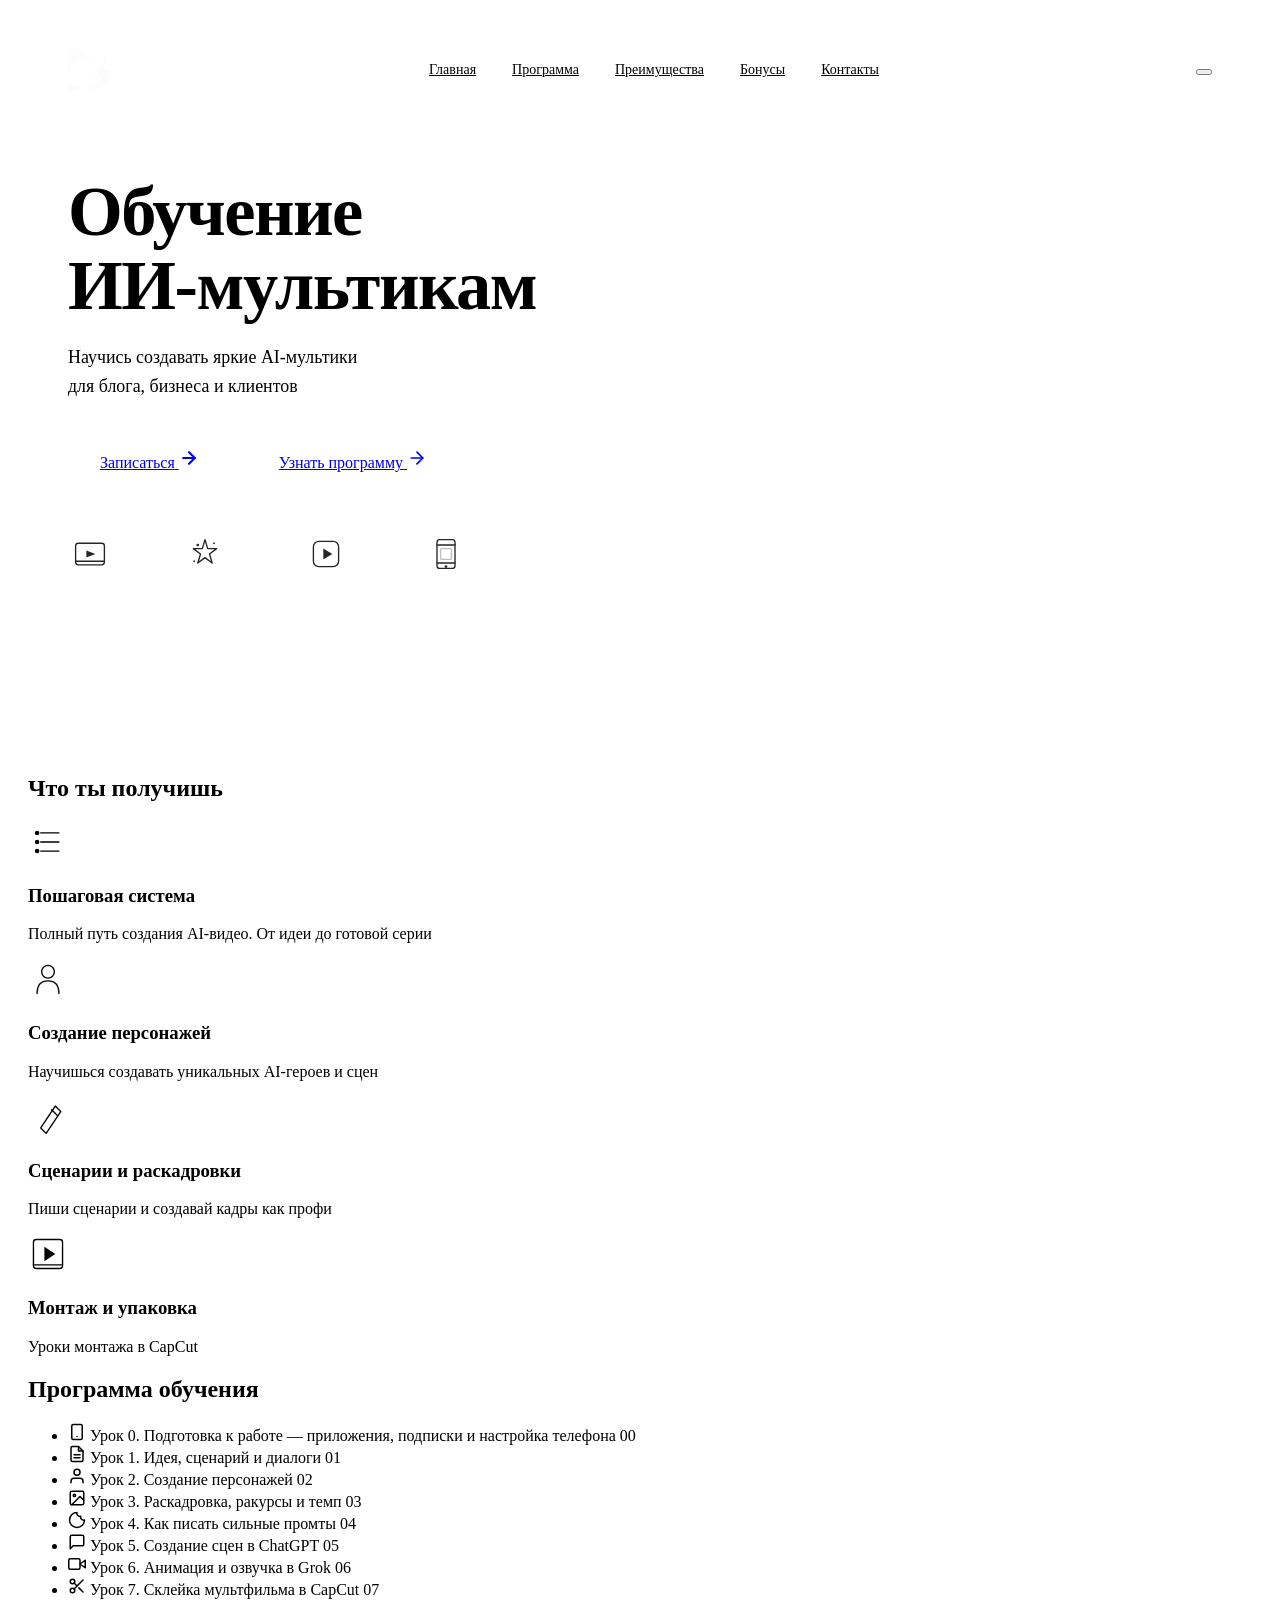
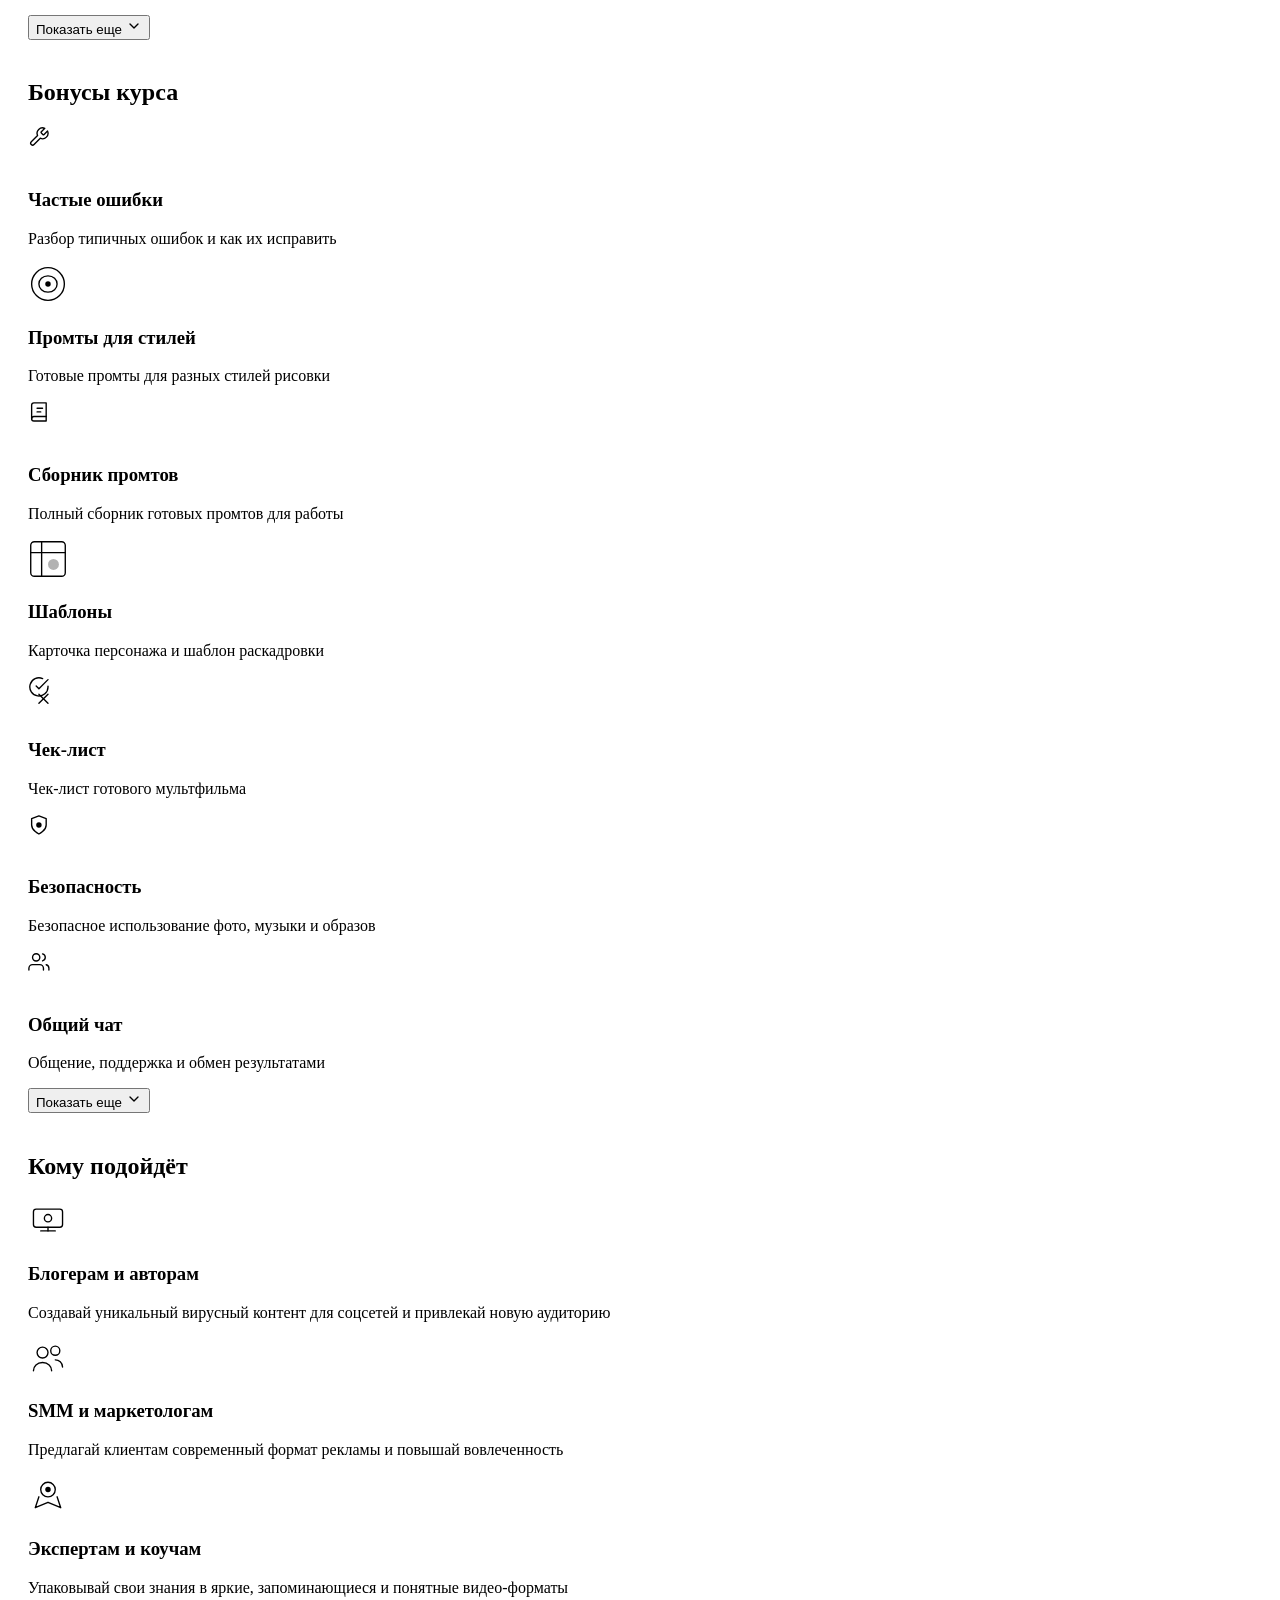
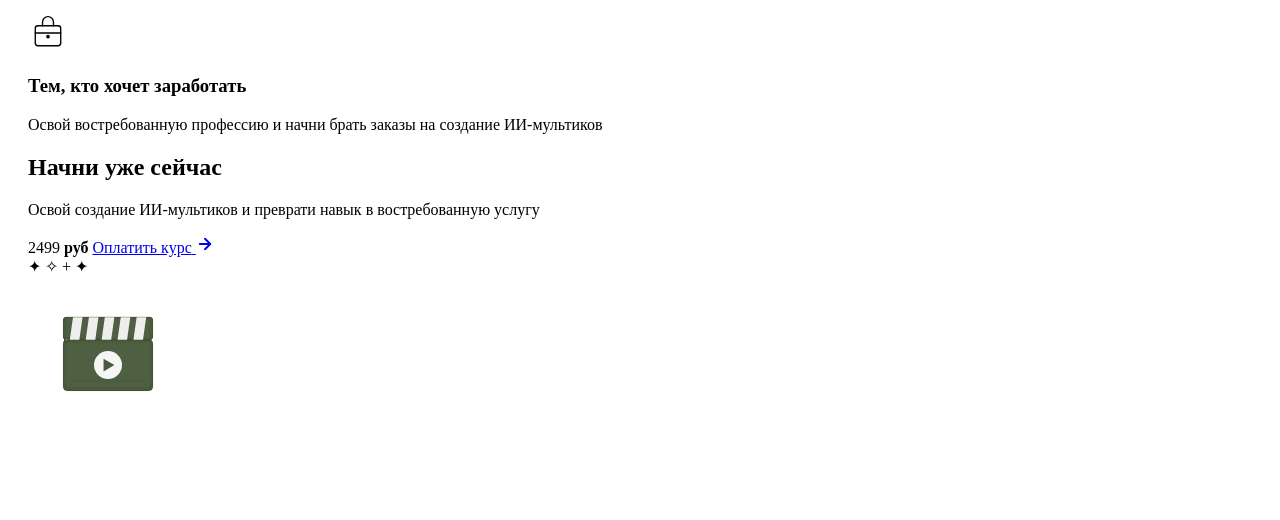
==== commit 13c17fab: "Обновлён дизайн сайта Antonova AI и юридические документы" ====
--- a/index.html
+++ b/index.html
@@ -1,1646 +1,1181 @@
 <!doctype html>
-<html lang="ru" data-theme="dark">
+<html lang="ru">
   <head>
+    <!-- Базовые мета-теги -->
     <meta charset="UTF-8" />
     <meta name="viewport" content="width=device-width, initial-scale=1.0" />
-    <meta name="robots" content="index, follow" />
-
-    <title>
-      Сюжетные ИИ-ролики и мультфильмы для бренда — студия your.story
-    </title>
+
+    <!-- SEO мета-теги -->
+    <title>Курс "Обучение ИИ-мультикам" | Создавай мультики с помощью AI</title>
     <meta
       name="description"
-      content="Превращаю идеи в живые мультики: сюжетные ИИ-ролики, персонажи и сериалы для брендов. От идеи до готового ролика под ключ."
+      content="Научись создавать яркие AI-мультики для блога, бизнеса и клиентов. 7 уроков + бонусы. Онлайн-курс с поддержкой в Telegram."
     />
-    <meta
-      name="keywords"
-      content="ИИ-ролики, ИИ-мультфильмы, рекламные ролики нейросеть, сюжетная реклама, AI creator"
-    />
-    <link rel="canonical" href="https://yourstory.ru/" />
-
+    <!-- META KEYWORDS [УДАЛЕНО]: Google не учитывает keywords с ~2009 года,
+         Яндекс — тоже. Это мёртвый груз, ключевые слова теперь работают
+         через тексты на странице и заголовки -->
+    <meta name="author" content="Виктория Антонова" />
+
+    <!-- Open Graph (для соцсетей) -->
     <meta property="og:type" content="website" />
-    <meta property="og:locale" content="ru_RU" />
-    <meta property="og:site_name" content="your.story" />
-    <meta
-      property="og:title"
-      content="Сюжетные ИИ-ролики, которые смотрят до конца"
-    />
+    <meta property="og:title" content="Курс 'Обучение ИИ-мультикам'" />
     <meta
       property="og:description"
-      content="Реклама, которая выглядит как история: продукт внутри сюжета, постоянные персонажи, серийный прогрев."
+      content="Научись создавать яркие AI-мультики для блога, бизнеса и клиентов. 7 уроков + бонусы."
     />
-    <meta property="og:url" content="https://yourstory.ru/" />
-    <meta property="og:image" content="https://yourstory.ru/img/og-cover.jpg" />
-
+    <!-- OG:IMAGE [ВРЕМЕННО]: вернули ava.png. Для идеального превью в соцсетях
+         позже сделаем горизонтальную обложку 1200×630 -->
+    <meta property="og:image" content="https://antonovaai.ru/img/ava.png" />
+    <meta property="og:url" content="https://antonovaai.ru" />
+    <meta property="og:site_name" content="Обучение ИИ-мультикам" />
+    <meta property="og:locale" content="ru_RU" />
+
+    <!-- Twitter Card -->
+    <meta name="twitter:card" content="summary_large_image" />
+    <meta name="twitter:title" content="Курс 'Обучение ИИ-мультикам'" />
     <meta
-      name="theme-color"
-      content="#0b0712"
-      media="(prefers-color-scheme: dark)"
+      name="twitter:description"
+      content="Научись создавать яркие AI-мультики с помощью AI"
     />
-    <meta
-      name="theme-color"
-      content="#faf7fb"
-      media="(prefers-color-scheme: light)"
-    />
-    <!-- Favicon для всех браузеров -->
-    <link rel="icon" type="image/png" href="img/logo/favicon.png" />
-
-    <!-- Иконка для iOS (iPhone/iPad добавляют сайт на главный экран) -->
-    <link rel="apple-touch-icon" href="img/logo/favicon.png" />
-
-    <!-- Иконка для Windows плитки -->
-    <meta name="msapplication-TileImage" content="img/logo/favicon.png" />
-    <meta name="msapplication-TileColor" content="#0b0712" />
-
-    <script>
-      (function () {
-        try {
-          if (localStorage.getItem("your-story-theme") === "light")
-            document.documentElement.setAttribute("data-theme", "light");
-        } catch (e) {}
-      })();
-    </script>
-
+    <meta name="twitter:image" content="https://antonovaai.ru/img/ava.png" />
+
+    <!-- Иконки сайта -->
+    <link rel="icon" type="image/png" href="/img/favicon.png" />
+    <link rel="apple-touch-icon" href="/img/apple-touch-icon.png" />
+
+    <!-- CANONICAL [ДОБАВЛЕНО]: говорит поисковикам, что главная версия страницы —
+         одна. Без него antonovaai.ru и antonovaai.ru/index.html могли считаться
+         дублями и делить позиции -->
+    <link rel="canonical" href="https://antonovaai.ru/" />
+
+    <!-- Стили -->
+    <link rel="stylesheet" href="css/style.css" />
+
+    <!-- Шрифт Inter используется в стилях сайта -->
     <link rel="preconnect" href="https://fonts.googleapis.com" />
     <link rel="preconnect" href="https://fonts.gstatic.com" crossorigin />
     <link
-      href="https://fonts.googleapis.com/css2?family=Manrope:wght@400;500;600;700;800&family=Unbounded:wght@500;600;700&display=swap"
+      href="https://fonts.googleapis.com/css2?family=Inter:wght@400;500;600;700;800;900&display=swap"
       rel="stylesheet"
     />
 
-    <link rel="stylesheet" href="css/style.css" />
-
+    <!-- ============================================================
+         JSON-LD [ДОБАВЛЕНО]: структурированные данные для поисковиков.
+         Даёт Google расширенный сниппет (название курса, провайдер,
+         блок FAQ прямо в выдаче) → выше кликабельность
+         ============================================================ -->
     <script type="application/ld+json">
       {
         "@context": "https://schema.org",
-        "@type": "ProfessionalService",
-        "name": "your.story — студия сюжетных ИИ-роликов",
-        "description": "Создание сюжетных ИИ-роликов, мультфильмов и сериалов для брендов и экспертов.",
-        "url": "https://yourstory.ru/",
-        "image": "https://yourstory.ru/img/logo/logo.svg",
-        "priceRange": "₽₽",
-        "hasOfferCatalog": {
-          "@type": "OfferCatalog",
-          "name": "Пакеты услуг",
-          "itemListElement": [
-            {
-              "@type": "Offer",
-              "price": "7000",
-              "priceCurrency": "RUB",
-              "itemOffered": {
-                "@type": "Service",
-                "name": "Ролик-знакомство, до 15 секунд"
-              }
-            },
-            {
-              "@type": "Offer",
-              "price": "15000",
-              "priceCurrency": "RUB",
-              "itemOffered": {
-                "@type": "Service",
-                "name": "Рекламная история, 30–45 секунд"
-              }
-            },
-            {
-              "@type": "Offer",
-              "price": "35000",
-              "priceCurrency": "RUB",
-              "itemOffered": {
-                "@type": "Service",
-                "name": "Мини-сериал из 3 серий"
-              }
-            }
-          ]
+        "@type": "Course",
+        "name": "Обучение ИИ-мультикам",
+        "description": "Онлайн-курс создания анимационных мультиков с помощью нейросетей: сценарий, персонажи, промты, анимация в Grok, монтаж в CapCut. 7 уроков и 7 бонусов.",
+        "provider": {
+          "@type": "Person",
+          "name": "Виктория Антонова",
+          "sameAs": "https://antonovaai.ru"
+        },
+        "hasCourseInstance": {
+          "@type": "CourseInstance",
+          "courseMode": "online",
+          "courseWorkload": "PT7H"
         }
       }
     </script>
-  </head>
-
-  <body class="page has-hero">
-    <a class="skip-link" href="#main">Перейти к содержимому</a>
-
-    <header class="header">
-      <div class="header__inner">
-        <a class="header__logo" href="#hero">
-          <img
-            class="header__logo-icon"
-            src="img/logo/logo.svg"
-            alt="Логотип студии сюжетных ИИ-роликов your.story"
-            width="38"
-            height="38"
-          />
-          <span class="header__logo-text">your.story</span>
-        </a>
-
-        <nav class="header__nav" aria-label="Основная навигация">
-          <div class="menu" id="main-menu">
-            <ul class="menu__list">
-              <li class="menu__item">
-                <a class="menu__link" href="#why">Почему сюжет</a>
-              </li>
-              <li class="menu__item">
-                <a class="menu__link" href="#packages">Пакеты</a>
-              </li>
-              <li class="menu__item">
-                <a class="menu__link" href="#works">Работы</a>
-              </li>
-              <li class="menu__item">
-                <a class="menu__link" href="#results">Результаты</a>
-              </li>
-              <li class="menu__item">
-                <a class="menu__link" href="#faq">FAQ</a>
-              </li>
-            </ul>
-            <a class="menu__cta button button--primary" href="#booking"
-              >Обсудить проект</a
+    <script type="application/ld+json">
+      {
+        "@context": "https://schema.org",
+        "@type": "FAQPage",
+        "mainEntity": [
+          {
+            "@type": "Question",
+            "name": "Нужен ли опыт в мультипликации или дизайне?",
+            "acceptedAnswer": {
+              "@type": "Answer",
+              "text": "Нет. Курс построен от нуля: от идеи и сценария до готового мультфильма. Все инструменты доступны с телефона."
+            }
+          },
+          {
+            "@type": "Question",
+            "name": "Какие программы нужны для курса?",
+            "acceptedAnswer": {
+              "@type": "Answer",
+              "text": "ChatGPT, Grok и CapCut. На старте есть урок по подготовке: какие приложения и подписки понадобятся."
+            }
+          },
+          {
+            "@type": "Question",
+            "name": "Сколько длится обучение?",
+            "acceptedAnswer": {
+              "@type": "Answer",
+              "text": "7 уроков пошаговой программы плюс 7 бонусных материалов. Проходите в своём темпе, доступ сохраняется."
+            }
+          },
+          {
+            "@type": "Question",
+            "name": "Можно ли зарабатывать на ИИ-мультиках?",
+            "acceptedAnswer": {
+              "@type": "Answer",
+              "text": "Да: заказы от блогеров и бизнеса, контент для своих соцсетей, продажа готовых роликов. В курсе есть разбор монетизации."
+            }
+          }
+        ]
+      }
+    </script>
+    <link rel="stylesheet" href="/css/brand.css" />
+  <link rel="shortcut icon" href="/favicon.ico" />
+</head>
+
+  <body>
+    <!-- ===== ОБЩИЙ КОНТЕЙНЕР СТРАНИЦЫ ===== -->
+    <div class="page">
+      <!-- ===== СЕКЦИЯ HEADER + HERO (общий wrap) ===== -->
+      <!-- Header и Hero объединены в один блок с общим фоном и border-radius -->
+      <section class="hero-wrap">
+        <!-- ===== HEADER (навигация) ===== -->
+        <!-- Логотип слева, навигация справа -->
+        <header class="hero-wrap__header">
+          <a class="antonova-brand" href="index.html" aria-label="Antonova AI — на главную"><img src="/img/antonova-ai-logo.png" alt="Antonova AI" width="112" height="94" /></a>
+        <nav class="hero-wrap__nav" id="siteNav" aria-label="Основная навигация">
+            <a href="#" class="hero-wrap__nav-link hero-wrap__nav-link--active"
+              >Главная</a
             >
-          </div>
-        </nav>
-
-        <div class="header__actions">
-          <button
-            class="theme-toggle"
-            type="button"
-            data-theme-toggle
-            aria-pressed="false"
-            aria-label="Переключить светлую/тёмную тему"
-          >
-            <svg
-              class="theme-toggle__icon theme-toggle__icon--sun"
-              width="20"
-              height="20"
-              viewBox="0 0 24 24"
-              fill="none"
-              aria-hidden="true"
+            <a href="#program" class="hero-wrap__nav-link">Программа</a>
+            <a href="#benefits" class="hero-wrap__nav-link">Преимущества</a>
+            <a href="#bonuses" class="hero-wrap__nav-link">Бонусы</a>
+            <a
+              href="https://t.me/VikusikKas"
+              target="_blank"
+              rel="noopener noreferrer"
+              class="hero-wrap__nav-link"
+              >Контакты</a
             >
-              <circle
-                cx="12"
-                cy="12"
-                r="4.5"
-                stroke="currentColor"
-                stroke-width="2"
-              />
-              <path
-                d="M12 2.5V5M12 19v2.5M2.5 12H5M19 12h2.5M4.9 4.9l1.8 1.8M17.3 17.3l1.8 1.8M19.1 4.9l-1.8 1.8M6.7 17.3l-1.8 1.8"
-                stroke="currentColor"
-                stroke-width="2"
-                stroke-linecap="round"
-              />
-            </svg>
-            <svg
-              class="theme-toggle__icon theme-toggle__icon--moon"
-              width="20"
-              height="20"
-              viewBox="0 0 24 24"
-              fill="none"
-              aria-hidden="true"
-            >
-              <path
-                d="M20 14.5A8.5 8.5 0 0 1 9.5 4a8.5 8.5 0 1 0 10.5 10.5Z"
-                stroke="currentColor"
-                stroke-width="2"
-                stroke-linejoin="round"
-              />
-            </svg>
-          </button>
-
+          </nav>
+
+          <!-- Кнопка бургер-меню (видна только на мобильных) -->
           <button
             class="burger"
-            type="button"
+            id="burgerBtn"
             aria-label="Открыть меню"
+            aria-controls="siteNav"
             aria-expanded="false"
-            aria-controls="main-menu"
           >
-            <span class="burger__line"></span><span class="burger__line"></span
-            ><span class="burger__line"></span>
+            <span class="burger__line"></span>
+            <span class="burger__line"></span>
+            <span class="burger__line"></span>
           </button>
-        </div>
-      </div>
-    </header>
-
-    <main class="page__main" id="main">
-      <!-- ================= HERO ================= -->
-      <section class="hero" id="hero">
-        <div class="hero__bg" aria-hidden="true"></div>
-
-        <div class="hero__inner">
-          <div class="hero__top">
-            <h1 class="hero__title">
-              Превращаю идеи<br />в живые
-              <span class="hero__accent">мультики</span>
+
+        </header>
+
+        <!-- ===== HERO (основной контент первого экрана) ===== -->
+        <div class="hero-wrap__body">
+          <!-- Левая часть: текст, кнопки, преимущества -->
+          <div class="hero-wrap__content">
+            <h1 class="hero-wrap__title">
+              Обучение<br />
+              <span class="hero-wrap__title-highlight">ИИ-мультикам</span>
             </h1>
-          </div>
-
-          <div class="hero__actions">
-            <a class="button button--primary" href="#booking"
-              >Обсудить проект</a
-            >
-            <a class="button button--ghost" href="#works">Смотреть проекты →</a>
-          </div>
-        </div>
-
-        <a class="hero__scroll" href="#why">
-          <span class="hero__mouse" aria-hidden="true"></span>
-          Листайте вниз
-        </a>
-      </section>
-
-      <!-- ================= ПОЧЕМУ СЮЖЕТ ================= -->
-      <section class="section section--alt benefits" id="why" data-reveal-group>
-        <div class="section__inner">
-          <header class="section__header" data-reveal="top">
-            <h2 class="section__title">Почему именно сюжетные ролики</h2>
-            <p class="section__subtitle">
-              Обычную рекламу пролистывают. Истории — досматривают и пересылают
-              друзьям
+            <p class="hero-wrap__subtitle">
+              Научись создавать яркие AI-мультики<br />
+              для блога, бизнеса и клиентов
             </p>
-          </header>
-
-          <div class="benefits__list">
-            <!-- 1-й ряд: въезжают справа -->
-            <article
-              class="benefit-card"
-              data-reveal="right"
-              style="--d: 0.15s"
-            >
-              <img
-                class="benefit-card__img"
-                src="img/benefits/native_integration.png"
-                alt=""
-                loading="lazy"
-              />
-              <h3 class="benefit-card__title">Нативная интеграция</h3>
-              <p class="benefit-card__text">
-                Товар или услуга встроены прямо в сюжет — реклама воспринимается
-                органично, а не как баннер.
-              </p>
-            </article>
-            <article class="benefit-card" data-reveal="right" style="--d: 0.3s">
-              <img
-                class="benefit-card__img"
-                src="img/benefits/emotions_memory.png"
-                alt=""
-                loading="lazy"
-              />
-              <h3 class="benefit-card__title">Эмоции и запоминаемость</h3>
-              <p class="benefit-card__text">
-                Истории и персонажи вызывают эмоции — такой контент лучше
-                запоминается и вызывает доверие.
-              </p>
-            </article>
-            <article
-              class="benefit-card"
-              data-reveal="right"
-              style="--d: 0.45s"
-            >
-              <img
-                class="benefit-card__img"
-                src="img/benefits/attention_retention.png"
-                alt=""
-                loading="lazy"
-              />
-              <h3 class="benefit-card__title">Удержание внимания</h3>
-              <p class="benefit-card__text">
-                Сюжет заставляет зрителя смотреть ролик до конца и ждать
-                продолжения.
-              </p>
-            </article>
-
-            <!-- 2-й ряд: въезжают слева -->
-            <article class="benefit-card" data-reveal="left" style="--d: 0.1s">
-              <img
-                class="benefit-card__img"
-                src="img/benefits/viral_potential.png"
-                alt=""
-                loading="lazy"
-              />
-              <h3 class="benefit-card__title">Вирусный потенциал</h3>
-              <p class="benefit-card__text">
-                Жизненные, смешные, драматичные и провокационные ситуации,
-                которыми хочется делиться.
-              </p>
-            </article>
-            <article class="benefit-card" data-reveal="left" style="--d: 0.2s">
-              <img
-                class="benefit-card__img"
-                src="img/benefits/serial_warming.png"
-                alt=""
-                loading="lazy"
-              />
-              <h3 class="benefit-card__title">Серийный прогрев</h3>
-              <p class="benefit-card__text">
-                Один сюжет делится на серии: интрига перед запуском, продукт
-                внутри, продолжение после старта продаж.
-              </p>
-            </article>
-            <article class="benefit-card" data-reveal="left" style="--d: 0.3s">
-              <img
-                class="benefit-card__img"
-                src="img/benefits/brand_recognition.png"
-                alt=""
-                loading="lazy"
-              />
-              <h3 class="benefit-card__title">Узнаваемость бренда</h3>
-              <p class="benefit-card__text">
-                Постоянные персонажи и визуальный стиль ассоциируются именно с
-                вашим брендом.
-              </p>
-            </article>
-          </div>
-
-          <!-- Баннер: всплывает снизу -->
-          <div class="benefits__banner" data-reveal="bottom" style="--d: 0.45s">
-            <img
-              class="benefits__banner-img"
-              src="img/benefits/story_play.png"
-              alt=""
-              loading="lazy"
-            />
-            <div class="benefits__banner-content">
-              <h3>Истории работают там, где баннеры бессильны</h3>
-              <p>Сюжет цепляет. Зритель досматривает. Бренд запоминается.</p>
-            </div>
-          </div>
-        </div>
-      </section>
-
-      <!-- ================= ФОРМАТЫ ================= -->
-      <section class="section formats" id="formats" data-reveal-group>
-        <div class="section__inner">
-          <header class="section__header" data-reveal="top">
-            <h2 class="section__title">Форматы работы</h2>
-            <p class="section__subtitle">
-              От одного ролика до целой бренд-вселенной
-            </p>
-          </header>
-
-          <div class="carousel" data-carousel data-reveal="bottom">
-            <button
-              class="carousel__arrow carousel__arrow--prev"
-              type="button"
-              aria-label="Предыдущий формат"
-            >
-              <svg
-                viewBox="0 0 24 24"
-                fill="none"
-                stroke="currentColor"
-                stroke-width="2.4"
-                stroke-linecap="round"
-                stroke-linejoin="round"
-              >
-                <path d="M15 18l-6-6 6-6" />
-              </svg>
-            </button>
-
-            <div class="carousel__viewport">
-              <ul class="carousel__track">
-                <li class="format-card">
-                  <img
-                    class="format-card__img"
-                    src="img/formats/reklamnyy_ai_rolik.png"
-                    alt=""
-                    loading="lazy"
-                  />
-                  <h3 class="format-card__title">Рекламный ИИ-ролик</h3>
-                  <p class="format-card__text">
-                    Короткий сюжетный ролик с интеграцией продукта — для
-                    рекламы, соцсетей и запуска.
-                  </p>
-                </li>
-                <li class="format-card">
-                  <img
-                    class="format-card__img"
-                    src="img/formats/serial_iz_ai_rolikov.png"
-                    alt=""
-                    decoding="async"
-                  />
-                  <h3 class="format-card__title">Сериал из ИИ-роликов</h3>
-                  <p class="format-card__text">
-                    Несколько серий с общими персонажами — для прогрева и
-                    долгосрочного вовлечения.
-                  </p>
-                </li>
-                <li class="format-card">
-                  <img
-                    class="format-card__img"
-                    src="img/formats/ai_multfilm.png"
-                    alt=""
-                    decoding="async"
-                  />
-                  <h3 class="format-card__title">ИИ-мультфильм</h3>
-                  <p class="format-card__text">
-                    Анимационная история в уникальном стиле — для брендов,
-                    экспертов и детских товаров.
-                  </p>
-                </li>
-                <li class="format-card">
-                  <img
-                    class="format-card__img"
-                    src="img/formats/personazh_brenda.png"
-                    alt=""
-                    decoding="async"
-                  />
-                  <h3 class="format-card__title">Персонаж бренда</h3>
-                  <p class="format-card__text">
-                    Герой, который представляет продукт, ведёт соцсети и
-                    появляется в рекламе.
-                  </p>
-                </li>
-                <li class="format-card">
-                  <img
-                    class="format-card__img"
-                    src="img/formats/scenariy_i_ideya.png"
-                    alt=""
-                    decoding="async"
-                  />
-                  <h3 class="format-card__title">Сценарий и идея</h3>
-                  <p class="format-card__text">
-                    Нет задумки? Придумаю концепцию, сюжет, персонажей и подачу
-                    под вашу задачу.
-                  </p>
-                </li>
-              </ul>
-            </div>
-
-            <button
-              class="carousel__arrow carousel__arrow--next"
-              type="button"
-              aria-label="Следующий формат"
-            >
-              <svg
-                viewBox="0 0 24 24"
-                fill="none"
-                stroke="currentColor"
-                stroke-width="2.4"
-                stroke-linecap="round"
-                stroke-linejoin="round"
-              >
-                <path d="M9 6l6 6-6 6" />
-              </svg>
-            </button>
-          </div>
-
-          <div class="carousel__dots"></div>
-        </div>
-      </section>
-
-      <!-- ================= ПАКЕТЫ ================= -->
-      <section
-        class="section section--alt packages"
-        id="packages"
-        data-reveal-group
-      >
-        <span
-          class="packages__note packages__note--left"
-          aria-hidden="true"
-        >Больше,<br />чем просто<br />ролики ♡</span>
-
-        <span
-          class="packages__note packages__note--right"
-          aria-hidden="true"
-        >Идеи,<br />становятся<br />историями ♡</span>
-
-        <div class="section__inner">
-
-          <header class="section__header" data-reveal="top">
-            <h2 class="section__title">
-              Пакеты и <span class="accent-text">цены</span>
-            </h2>
-
-            <p class="section__subtitle">
-              От идеи до готового мультфильма — выберите формат,
-              который подходит именно вам.
-            </p>
-          </header>
-
-
-          <div class="packages__list" data-packages-accordion>
-
-            <!-- 01 -->
-            <article
-              class="package-card"
-              data-package
-              data-reveal="bottom"
-              style="--d: 0.05s"
-            >
-              <button
-                class="package-card__trigger"
-                type="button"
-                aria-expanded="false"
-                aria-controls="package-content-1"
-              >
-                <span class="package-card__number">01</span>
-
-                <span class="package-card__main">
-                  <span class="package-card__title">
-                    <svg
-                      viewBox="0 0 24 24"
-                      fill="none"
-                      stroke="currentColor"
-                      stroke-width="2"
-                      stroke-linecap="round"
-                    >
-                      <circle cx="12" cy="8" r="4" />
-                      <path d="M4 20c0-4 4-6 8-6s8 2 8 6" />
-                    </svg>
-                    Ролик-знакомство
-                  </span>
-
-                  <span class="package-card__short">
-                    Первый тест формата, анонс или короткая реклама.
-                  </span>
-                </span>
-
-                <span class="package-card__price">
-                  от 7 000 ₽
-                </span>
-
-                <span
-                  class="package-card__toggle"
-                  aria-hidden="true"
-                >
-                  <svg viewBox="0 0 24 24">
-                    <path d="M12 5v14M5 12h14" />
-                  </svg>
-                </span>
-              </button>
-
-              <div
-                class="package-card__content"
-                id="package-content-1"
-                aria-hidden="true"
-              >
-                <div class="package-card__inner">
-
-                  <div class="package-card__visual">
-                    <img
-                      class="package-card__img"
-                      src="img/packages/package-1.jpg"
-                      alt=""
-                      loading="lazy"
-                    />
-                  </div>
-
-                  <div class="package-card__details">
-                    <p class="package-card__desc">
-                      Первый тест формата, анонс или короткая реклама.
-                    </p>
-
-                    <ul class="package-card__list">
-                      <li>Бриф и анализ задачи</li>
-                      <li>Идея и короткий сценарий</li>
-                      <li>Сюжетный ролик до 15 секунд</li>
-                      <li>Визуальный стиль под задачу</li>
-                      <li>2 правки включены</li>
-                    </ul>
-
-                    <div class="package-card__bottom">
-                      <p class="package-card__time">
-                        Срок: 2–4 дня
-                      </p>
-
-                      <a
-                        class="package-card__button button button--ghost"
-                        href="#booking"
-                      >
-                        Заказать ролик →
-                      </a>
-                    </div>
-                  </div>
-
-                </div>
-              </div>
-            </article>
-
-
-            <!-- 02 — популярный -->
-            <article
-              class="package-card package-card--featured"
-              data-package
-              data-reveal="bottom"
-              style="--d: 0.15s"
-            >
-              <span class="package-card__badge">
-                <svg viewBox="0 0 24 24" fill="currentColor">
-                  <path d="m3 8 4 4 5-6 5 6 4-4v9H3Z" />
-                </svg>
-                Популярный
-              </span>
-
-              <button
-                class="package-card__trigger"
-                type="button"
-                aria-expanded="false"
-                aria-controls="package-content-2"
-              >
-                <span class="package-card__number">02</span>
-
-                <span class="package-card__main">
-                  <span class="package-card__title">
-                    <svg
-                      viewBox="0 0 24 24"
-                      fill="none"
-                      stroke="currentColor"
-                      stroke-width="2"
-                      stroke-linejoin="round"
-                    >
-                      <path d="M4 10h16v10H4Z" />
-                      <path d="M4 10 3 6l17-3 1 4Z" />
-                    </svg>
-                    Продукт внутри сюжета
-                  </span>
-
-                  <span class="package-card__short">
-                    Реклама продукта, услуги, личного бренда или запуска.
-                  </span>
-                </span>
-
-                <span class="package-card__price">
-                  от 15 000 ₽
-                </span>
-
-                <span
-                  class="package-card__toggle"
-                  aria-hidden="true"
-                >
-                  <svg viewBox="0 0 24 24">
-                    <path d="M12 5v14M5 12h14" />
-                  </svg>
-                </span>
-              </button>
-
-              <div
-                class="package-card__content"
-                id="package-content-2"
-                aria-hidden="true"
-              >
-                <div class="package-card__inner">
-
-                  <div class="package-card__visual">
-                    <img
-                      class="package-card__img"
-                      src="img/packages/package-2.jpg"
-                      alt=""
-                      loading="lazy"
-                    />
-                  </div>
-
-                  <div class="package-card__details">
-                    <p class="package-card__desc">
-                      Реклама продукта, услуги, личного бренда или запуска.
-                    </p>
-
-                    <ul class="package-card__list">
-                      <li>Глубокий бриф и идея</li>
-                      <li>Сценарий с интеграцией продукта</li>
-                      <li>Ролик 30–45 секунд</li>
-                      <li>Персонажи или визуальный стиль</li>
-                      <li>Адаптация под TG / VK / YouTube</li>
-                      <li>2 правки включены</li>
-                    </ul>
-
-                    <div class="package-card__bottom">
-                      <p class="package-card__time">
-                        Срок: 4–7 дней
-                      </p>
-
-                      <a
-                        class="package-card__button button button--primary"
-                        href="#booking"
-                      >
-                        Обсудить проект →
-                      </a>
-                    </div>
-                  </div>
-
-                </div>
-              </div>
-            </article>
-
-
-            <!-- 03 -->
-            <article
-              class="package-card"
-              data-package
-              data-reveal="bottom"
-              style="--d: 0.25s"
-            >
-              <button
-                class="package-card__trigger"
-                type="button"
-                aria-expanded="false"
-                aria-controls="package-content-3"
-              >
-                <span class="package-card__number">03</span>
-
-                <span class="package-card__main">
-                  <span class="package-card__title">
-                    <svg
-                      viewBox="0 0 24 24"
-                      fill="none"
-                      stroke="currentColor"
-                      stroke-width="2"
-                    >
-                      <rect x="3" y="5" width="18" height="14" rx="2" />
-                      <path d="M7 5v14M17 5v14M3 10h4M3 14h4M17 10h4M17 14h4" />
-                    </svg>
-                    Мини-сериал для прогрева
-                  </span>
-
-                  <span class="package-card__short">
-                    Регулярный выход к аудитории с общими героями.
-                  </span>
-                </span>
-
-                <span class="package-card__price">
-                  от 35 000 ₽
-                </span>
-
-                <span
-                  class="package-card__toggle"
-                  aria-hidden="true"
-                >
-                  <svg viewBox="0 0 24 24">
-                    <path d="M12 5v14M5 12h14" />
-                  </svg>
-                </span>
-              </button>
-
-              <div
-                class="package-card__content"
-                id="package-content-3"
-                aria-hidden="true"
-              >
-                <div class="package-card__inner">
-
-                  <div class="package-card__visual">
-                    <img
-                      class="package-card__img"
-                      src="img/packages/package-3.jpg"
-                      alt=""
-                      loading="lazy"
-                    />
-                  </div>
-
-                  <div class="package-card__details">
-                    <p class="package-card__desc">
-                      Регулярный выход к аудитории с общими героями.
-                    </p>
-
-                    <ul class="package-card__list">
-                      <li>Концепция сериала</li>
-                      <li>3 серии по 15–30 секунд</li>
-                      <li>Постоянные персонажи</li>
-                      <li>Единый визуальный стиль</li>
-                      <li>Сюжет с продолжением</li>
-                      <li>2 правки включены</li>
-                    </ul>
-
-                    <div class="package-card__bottom">
-                      <p class="package-card__time">
-                        Срок: 7–14 дней
-                      </p>
-
-                      <a
-                        class="package-card__button button button--ghost"
-                        href="#booking"
-                      >
-                        Заказать сериал →
-                      </a>
-                    </div>
-                  </div>
-
-                </div>
-              </div>
-            </article>
-
-
-            <!-- 04 -->
-            <article
-              class="package-card"
-              data-package
-              data-reveal="bottom"
-              style="--d: 0.35s"
-            >
-              <button
-                class="package-card__trigger"
-                type="button"
-                aria-expanded="false"
-                aria-controls="package-content-4"
-              >
-                <span class="package-card__number">04</span>
-
-                <span class="package-card__main">
-                  <span class="package-card__title">
-                    <svg
-                      viewBox="0 0 24 24"
-                      fill="none"
-                      stroke="currentColor"
-                      stroke-width="2"
-                      stroke-linejoin="round"
-                    >
-                      <path d="m3 8 4 4 5-6 5 6 4-4v9H3Z" />
-                    </svg>
-                    Бренд-вселенная под ключ
-                  </span>
-
-                  <span class="package-card__short">
-                    Персонажи бренда, история мира, контент-план и ролики.
-                  </span>
-                </span>
-
-                <span class="package-card__price">
-                  от 70 000 ₽
-                </span>
-
-                <span
-                  class="package-card__toggle"
-                  aria-hidden="true"
-                >
-                  <svg viewBox="0 0 24 24">
-                    <path d="M12 5v14M5 12h14" />
-                  </svg>
-                </span>
-              </button>
-
-              <div
-                class="package-card__content"
-                id="package-content-4"
-                aria-hidden="true"
-              >
-                <div class="package-card__inner">
-
-                  <div class="package-card__visual">
-                    <img
-                      class="package-card__img"
-                      src="img/packages/package-4.jpg"
-                      alt=""
-                      loading="lazy"
-                    />
-                  </div>
-
-                  <div class="package-card__details">
-                    <p class="package-card__desc">
-                      Персонажи бренда, история мира, контент-план и ролики.
-                    </p>
-
-                    <ul class="package-card__list">
-                      <li>Разработка айдентики</li>
-                      <li>Персонажи и мир</li>
-                      <li>5+ роликов в едином стиле</li>
-                      <li>Контент-план по публикациям</li>
-                      <li>Рекомендации по продвижению</li>
-                      <li>Поддержка и консультации</li>
-                    </ul>
-
-                    <div class="package-card__bottom">
-                      <p class="package-card__time">
-                        Срок: от 2 недель
-                      </p>
-
-                      <a
-                        class="package-card__button button button--ghost"
-                        href="#booking"
-                      >
-                        Обсудить задачу →
-                      </a>
-                    </div>
-                  </div>
-
-                </div>
-              </div>
-            </article>
-
-
-            <!-- 05 — индивидуальный -->
-            <article
-              class="package-card package-card--custom"
-              data-package
-              data-reveal="bottom"
-              style="--d: 0.45s"
-            >
-              <button
-                class="package-card__trigger"
-                type="button"
-                aria-expanded="false"
-                aria-controls="package-content-5"
-              >
-                <span class="package-card__number">05</span>
-
-                <span class="package-card__main">
-                  <span class="package-card__title">
-                    Индивидуальный пакет
-                  </span>
-
-                  <span class="package-card__short">
-                    Особый формат под ваши цели и бюджет.
-                  </span>
-                </span>
-
-                <span class="package-card__price">
-                  Индивидуально
-                </span>
-
-                <span
-                  class="package-card__toggle"
-                  aria-hidden="true"
-                >
-                  <svg viewBox="0 0 24 24">
-                    <path d="M12 5v14M5 12h14" />
-                  </svg>
-                </span>
-              </button>
-
-              <div
-                class="package-card__content"
-                id="package-content-5"
-                aria-hidden="true"
-              >
-                <div
-                  class="package-card__inner package-card__inner--custom"
-                >
-                  <span class="package-card__plus" aria-hidden="true">
-                    <svg
-                      viewBox="0 0 24 24"
-                      fill="none"
-                      stroke="currentColor"
-                      stroke-width="2.4"
-                      stroke-linecap="round"
-                    >
-                      <path d="M12 5v14M5 12h14" />
-                    </svg>
-                  </span>
-
-                  <div class="package-card__details">
-                    <p class="package-card__desc">
-                      Нужен особый формат? Соберём пакет под ваши
-                      цели и бюджет.
-                    </p>
-
-                    <a
-                      class="package-card__button button button--ghost"
-                      href="#booking"
-                    >
-                      Написать нам →
-                    </a>
-                  </div>
-                </div>
-              </div>
-            </article>
-
-          </div>
-
-
-          <!-- Нижний ряд преимуществ -->
-          <div class="packages__features">
-
-            <div
-              class="packages__feature"
-              data-reveal="bottom"
-              style="--d: 0.5s"
-            >
-              <span class="packages__feature-icon">
-                <svg viewBox="0 0 24 24" fill="currentColor">
-                  <path d="M13 2 4 14h6l-1 8 9-12h-6Z" />
-                </svg>
-              </span>
-
-              <div>
-                <h3>Прозрачные цены</h3>
-                <p>Вы всегда знаете, за что платите</p>
-              </div>
-            </div>
-
-            <div
-              class="packages__feature"
-              data-reveal="bottom"
-              style="--d: 0.6s"
-            >
-              <span class="packages__feature-icon">
+
+            <!-- Кнопки действия -->
+            <div class="hero-wrap__actions">
+              <a href="#signup" class="hero-wrap__action-btn btn btn--yellow">
+                <span class="btn__text">Записаться</span>
                 <svg
+                  class="btn__arrow"
+                  width="20"
+                  height="20"
                   viewBox="0 0 24 24"
                   fill="none"
                   stroke="currentColor"
-                  stroke-width="2"
+                  stroke-width="2.5"
+                  stroke-linecap="round"
                   stroke-linejoin="round"
                 >
-                  <path d="M12 2 3 7v10l9 5 9-5V7Z" />
-                  <path d="m3 7 9 5 9-5M12 12v10" />
+                  <line x1="5" y1="12" x2="19" y2="12"></line>
+                  <polyline points="12 5 19 12 12 19"></polyline>
                 </svg>
-              </span>
-
-              <div>
-                <h3>Гибкие форматы</h3>
-                <p>От коротких роликов до целых вселенных</p>
-              </div>
-            </div>
-
-            <div
-              class="packages__feature"
-              data-reveal="bottom"
-              style="--d: 0.7s"
-            >
-              <span class="packages__feature-icon">
+              </a>
+              <a href="#program" class="hero-wrap__action-btn btn btn--ghost">
+                <span class="btn__text">Узнать программу</span>
                 <svg
+                  class="btn__arrow"
+                  width="20"
+                  height="20"
                   viewBox="0 0 24 24"
                   fill="none"
                   stroke="currentColor"
                   stroke-width="2"
                   stroke-linecap="round"
-                >
-                  <circle cx="9" cy="8" r="3" />
-                  <circle cx="16.5" cy="9.5" r="2.5" />
-                  <path
-                    d="M3.5 19c0-3 2.5-5 5.5-5s5.5 2 5.5 5M14.5 19c0-2.5 2-4 4-4s3.5 1.5 3.5 4"
-                  />
+                  stroke-linejoin="round"
+                >
+                  <line x1="5" y1="12" x2="19" y2="12"></line>
+                  <polyline points="12 5 19 12 12 19"></polyline>
                 </svg>
-              </span>
-
-              <div>
-                <h3>Индивидуальный подход</h3>
-                <p>Учитываем ваши цели и аудиторию</p>
-              </div>
-            </div>
-
-            <div
-              class="packages__feature"
-              data-reveal="bottom"
-              style="--d: 0.8s"
-            >
-              <span class="packages__feature-icon">
-                <svg viewBox="0 0 24 24" fill="currentColor">
-                  <path
-                    d="M12 20s-7-4.5-9-9c-1.3-3 1-7 4.5-7C10 4 12 7 12 7s2-3 4.5-3C20 4 22.3 8 21 11c-2 4.5-9 9-9 9Z"
-                  />
-                </svg>
-              </span>
-
-              <div>
-                <h3>Идеи, которые работают</h3>
-                <p>Создаём контент с результатом</p>
-              </div>
-            </div>
-
-          </div>
-
-        </div>
-      </section>
-
-      <!-- ================= РАБОТЫ ================= -->
-      <section class="section works" id="works">
-        <div class="section__inner">
-          <header class="section__header">
-            <h2 class="section__title">Примеры работ</h2>
-            <p class="section__subtitle">
-              Разные стили: от мультяшных до реалистичных и кинематографичных
-            </p>
-          </header>
-
-          <div class="works__grid" data-works-gallery>
-            <button class="work-card work-card--featured" type="button"
-              data-work="img/works/work_1.png"
-              data-title="Кофейня: история одного утра"
-              data-tag="мультяшный">
-              <img class="work-card__image" src="img/works/work_1.png"
-                alt="Кадр из ИИ-мультфильма для кофейни" loading="lazy" width="900" height="1200" />
-              <span class="work-card__overlay">
-                <span class="work-card__meta"><span class="work-card__index">01</span><span class="work-card__tag">мультяшный</span></span>
-                <span class="work-card__info">
-                  <span class="work-card__title">Кофейня: история одного утра</span>
-                  <span class="work-card__action">Смотреть <span aria-hidden="true">↗</span></span>
-                </span>
-              </span>
-            </button>
-
-            <button class="work-card work-card--top" type="button"
-              data-work="img/works/work_2.png" data-title="Косметика: сериал «Блеск»" data-tag="сериал">
-              <img class="work-card__image" src="img/works/work_2.png" alt="Кадр из ИИ-сериала «Блеск»" loading="lazy" width="600" height="800" />
-              <span class="work-card__overlay"><span class="work-card__meta"><span class="work-card__index">02</span><span class="work-card__tag">сериал</span></span><span class="work-card__info"><span class="work-card__title">Косметика: сериал «Блеск»</span><span class="work-card__action">Смотреть <span aria-hidden="true">↗</span></span></span></span>
-            </button>
-
-            <button class="work-card work-card--middle" type="button"
-              data-work="img/works/work_3.png" data-title="Доставка еды: комедия" data-tag="комедия">
-              <img class="work-card__image" src="img/works/work_3.png" alt="Кадр из комедийного ИИ-ролика для доставки еды" loading="lazy" width="600" height="800" />
-              <span class="work-card__overlay"><span class="work-card__meta"><span class="work-card__index">03</span><span class="work-card__tag">комедия</span></span><span class="work-card__info"><span class="work-card__title">Доставка еды: комедия</span><span class="work-card__action">Смотреть <span aria-hidden="true">↗</span></span></span></span>
-            </button>
-
-            <button class="work-card work-card--wide" type="button"
-              data-work="img/works/work_4.png" data-title="Банк: реалистичный ролик" data-tag="реализм">
-              <img class="work-card__image" src="img/works/work_4.png" alt="Кадр реалистичного ИИ-ролика для банка" loading="lazy" width="900" height="700" />
-              <span class="work-card__overlay"><span class="work-card__meta"><span class="work-card__index">04</span><span class="work-card__tag">реализм</span></span><span class="work-card__info"><span class="work-card__title">Банк: реалистичный ролик</span><span class="work-card__action">Смотреть <span aria-hidden="true">↗</span></span></span></span>
-            </button>
-
-            <button class="work-card work-card--small" type="button"
-              data-work="img/works/work_5.png" data-title="Детский бренд: сказка" data-tag="сказка">
-              <img class="work-card__image" src="img/works/work_5.png" alt="Кадр из ИИ-сказки для детского бренда" loading="lazy" width="600" height="800" />
-              <span class="work-card__overlay"><span class="work-card__meta"><span class="work-card__index">05</span><span class="work-card__tag">сказка</span></span><span class="work-card__info"><span class="work-card__title">Детский бренд: сказка</span><span class="work-card__action">Смотреть <span aria-hidden="true">↗</span></span></span></span>
-            </button>
-
-            <button class="work-card work-card--small" type="button"
-              data-work="img/works/work_6.png" data-title="Курс: запуск через интригу" data-tag="запуск">
-              <img class="work-card__image" src="img/works/work_6.png" alt="Кадр из ИИ-ролика с интригой перед запуском курса" loading="lazy" width="600" height="800" />
-              <span class="work-card__overlay"><span class="work-card__meta"><span class="work-card__index">06</span><span class="work-card__tag">запуск</span></span><span class="work-card__info"><span class="work-card__title">Курс: запуск через интригу</span><span class="work-card__action">Смотреть <span aria-hidden="true">↗</span></span></span></span>
-            </button>
-          </div>
-        </div>
-
-        <div class="works-modal" data-works-modal aria-hidden="true">
-          <div class="works-modal__backdrop" data-works-close></div>
-          <div class="works-modal__dialog" role="dialog" aria-modal="true" aria-labelledby="works-modal-title">
-            <button class="works-modal__close" type="button" aria-label="Закрыть" data-works-close>×</button>
-            <img class="works-modal__image" data-works-modal-image src="" alt="" />
-            <div class="works-modal__caption">
-              <span class="works-modal__tag" data-works-modal-tag></span>
-              <h3 class="works-modal__title" id="works-modal-title" data-works-modal-title></h3>
+              </a>
+            </div>
+
+            <!-- 4 преимущества с иконками -->
+            <div class="hero-wrap__features">
+              <div class="hero-wrap__feature">
+                <div class="hero-wrap__feature-icon">
+                  <svg
+                    width="36"
+                    height="36"
+                    viewBox="0 0 40 40"
+                    fill="none"
+                    stroke="currentColor"
+                    stroke-width="1.5"
+                    stroke-linecap="round"
+                    stroke-linejoin="round"
+                  >
+                    <rect x="4" y="8" width="32" height="24" rx="3" />
+                    <polygon
+                      points="16,16 26,20 16,24"
+                      fill="currentColor"
+                      stroke="none"
+                    />
+                    <line x1="4" y1="28" x2="36" y2="28" />
+                  </svg>
+                </div>
+                <span class="hero-wrap__feature-text"
+                  >Практика<br />с первого урока</span
+                >
+              </div>
+              <div class="hero-wrap__feature">
+                <div class="hero-wrap__feature-icon">
+                  <svg
+                    width="36"
+                    height="36"
+                    viewBox="0 0 40 40"
+                    fill="none"
+                    stroke="currentColor"
+                    stroke-width="1.5"
+                    stroke-linecap="round"
+                    stroke-linejoin="round"
+                  >
+                    <path
+                      d="M20 4 L23 14 L33 14 L25 20 L28 30 L20 24 L12 30 L15 20 L7 14 L17 14 Z"
+                    />
+                    <circle
+                      cx="12"
+                      cy="10"
+                      r="1.5"
+                      fill="currentColor"
+                      stroke="none"
+                    />
+                    <circle
+                      cx="30"
+                      cy="8"
+                      r="1"
+                      fill="currentColor"
+                      stroke="none"
+                    />
+                    <circle
+                      cx="8"
+                      cy="28"
+                      r="1"
+                      fill="currentColor"
+                      stroke="none"
+                    />
+                  </svg>
+                </div>
+                <span class="hero-wrap__feature-text"
+                  >Доступ к урокам<br />навсегда</span
+                >
+              </div>
+              <div class="hero-wrap__feature">
+                <div class="hero-wrap__feature-icon">
+                  <svg
+                    width="36"
+                    height="36"
+                    viewBox="0 0 40 40"
+                    fill="none"
+                    stroke="currentColor"
+                    stroke-width="1.5"
+                    stroke-linecap="round"
+                    stroke-linejoin="round"
+                  >
+                    <rect x="6" y="6" width="28" height="28" rx="6" />
+                    <polygon
+                      points="17,14 27,20 17,26"
+                      fill="currentColor"
+                      stroke="none"
+                    />
+                  </svg>
+                </div>
+                <span class="hero-wrap__feature-text"
+                  >Поддержка<br />и обратная связь</span
+                >
+              </div>
+              <div class="hero-wrap__feature">
+                <div class="hero-wrap__feature-icon">
+                  <svg
+                    width="36"
+                    height="36"
+                    viewBox="0 0 40 40"
+                    fill="none"
+                    stroke="currentColor"
+                    stroke-width="1.5"
+                    stroke-linecap="round"
+                    stroke-linejoin="round"
+                  >
+                    <rect x="10" y="4" width="20" height="32" rx="3" />
+                    <line x1="10" y1="10" x2="30" y2="10" />
+                    <line x1="10" y1="30" x2="30" y2="30" />
+                    <circle
+                      cx="20"
+                      cy="34"
+                      r="1.5"
+                      fill="currentColor"
+                      stroke="none"
+                    />
+                    <rect
+                      x="14"
+                      y="14"
+                      width="12"
+                      height="12"
+                      rx="1"
+                      opacity="0.3"
+                    />
+                  </svg>
+                </div>
+                <span class="hero-wrap__feature-text"
+                  >Обучение полностью<br />с телефона</span
+                >
+              </div>
             </div>
           </div>
         </div>
       </section>
 
-      <!-- ================= РЕЗУЛЬТАТЫ ================= -->
-      <section class="section section--alt results" id="results">
-        <div class="section__inner results__grid">
-          <div class="results__content">
-            <h2 class="section__title">Почему выбирают меня</h2>
-            <ul class="results__reasons">
-              <li class="results__reason">
-                🎬 Сюжет прежде всего: конфликт, эмоция, развитие и финал,
-                который удерживает зрителя.
-              </li>
-              <li class="results__reason">
-                ⚡ ИИ-продакшен значительно быстрее классического производства
-                роликов.
-              </li>
-              <li class="results__reason">
-                💛 Каждый проект — под конкретную задачу, аудиторию, продукт и
-                стиль клиента.
-              </li>
-              <li class="results__reason">
-                👩 В сериалах сохраняю внешность, стиль и характер героев от
-                серии к серии.
-              </li>
-              <li class="results__reason">
-                🎨 Стили: от мультяшных до реалистичных и кинематографичных.
-              </li>
-              <li class="results__reason">
-                ✏️ В стоимость уже входят 2 бесплатные правки по готовому
-                ролику.
-              </li>
-            </ul>
+      <!-- ===== СЕКЦИЯ: ЧТО ТЫ ПОЛУЧИШЬ + ПРОГРАММА ОБУЧЕНИЯ ===== -->
+      <!-- Два блока в ряд: преимущества курса и программа по модулям -->
+      <section class="info-row" id="features">
+        <!-- Левый блок: что получит студент -->
+        <div class="info-row__block info-row__block--benefits" id="benefits">
+          <h2 class="info-row__block-title">Что ты получишь</h2>
+          <div class="info-row__cards">
+            <div class="info-row__card">
+              <div class="info-row__card-icon">
+                <svg
+                  width="40"
+                  height="40"
+                  viewBox="0 0 44 44"
+                  fill="none"
+                  stroke="currentColor"
+                  stroke-width="1.5"
+                  stroke-linecap="round"
+                >
+                  <line x1="14" y1="12" x2="34" y2="12" />
+                  <line x1="14" y1="22" x2="34" y2="22" />
+                  <line x1="14" y1="32" x2="34" y2="32" />
+                  <circle
+                    cx="10"
+                    cy="12"
+                    r="2.5"
+                    fill="currentColor"
+                    stroke="none"
+                  />
+                  <circle
+                    cx="10"
+                    cy="22"
+                    r="2.5"
+                    fill="currentColor"
+                    stroke="none"
+                  />
+                  <circle
+                    cx="10"
+                    cy="32"
+                    r="2.5"
+                    fill="currentColor"
+                    stroke="none"
+                  />
+                </svg>
+              </div>
+              <h3 class="info-row__card-title">Пошаговая система</h3>
+              <p class="info-row__card-desc">
+                Полный путь создания AI-видео. От идеи до готовой серии
+              </p>
+            </div>
+            <div class="info-row__card">
+              <div class="info-row__card-icon">
+                <svg
+                  width="40"
+                  height="40"
+                  viewBox="0 0 44 44"
+                  fill="none"
+                  stroke="currentColor"
+                  stroke-width="1.5"
+                  stroke-linecap="round"
+                  stroke-linejoin="round"
+                >
+                  <circle cx="22" cy="14" r="7" />
+                  <path d="M10 38 C10 28 15 24 22 24 C29 24 34 28 34 38" />
+                </svg>
+              </div>
+              <h3 class="info-row__card-title">Создание персонажей</h3>
+              <p class="info-row__card-desc">
+                Научишься создавать уникальных AI-героев и сцен
+              </p>
+            </div>
+            <div class="info-row__card">
+              <div class="info-row__card-icon">
+                <svg
+                  width="40"
+                  height="40"
+                  viewBox="0 0 44 44"
+                  fill="none"
+                  stroke="currentColor"
+                  stroke-width="1.5"
+                  stroke-linecap="round"
+                  stroke-linejoin="round"
+                >
+                  <path d="M14 34 L30 10 L36 16 L20 40 Z" />
+                  <line x1="26" y1="14" x2="32" y2="20" />
+                </svg>
+              </div>
+              <h3 class="info-row__card-title">Сценарии и раскадровки</h3>
+              <p class="info-row__card-desc">
+                Пиши сценарии и создавай кадры как профи
+              </p>
+            </div>
+            <div class="info-row__card">
+              <div class="info-row__card-icon">
+                <svg
+                  width="40"
+                  height="40"
+                  viewBox="0 0 44 44"
+                  fill="none"
+                  stroke="currentColor"
+                  stroke-width="1.5"
+                  stroke-linecap="round"
+                  stroke-linejoin="round"
+                >
+                  <rect x="6" y="6" width="32" height="32" rx="3" />
+                  <polygon
+                    points="18,14 30,22 18,30"
+                    fill="currentColor"
+                    stroke="none"
+                  />
+                  <line x1="6" y1="34" x2="38" y2="34" />
+                </svg>
+              </div>
+              <h3 class="info-row__card-title">Монтаж и упаковка</h3>
+              <p class="info-row__card-desc">Уроки монтажа в CapCut</p>
+            </div>
           </div>
-          <aside class="results__card">
-            <h3 class="results__card-title">Мои результаты в Instagram</h3>
-            <p class="results__card-text">
-              Ежедневно тестирую формат на собственном аккаунте — это не теория,
-              а рабочая практика.
-            </p>
-            <ul class="stats">
-              <li class="stats__item">
-                <span class="stats__value">2 000 000+</span
-                ><span class="stats__label">просмотров у топ-ролика</span>
-              </li>
-              <li class="stats__item">
-                <span class="stats__value">3 000 000+</span
-                ><span class="stats__label">просмотров за 30 дней</span>
-              </li>
-              <li class="stats__item">
-                <span class="stats__value">5 600+</span
-                ><span class="stats__label">подписчиков за 3 недели</span>
-              </li>
-              <li class="stats__item">
-                <span class="stats__value">10 000 000+</span
-                ><span class="stats__label">суммарных просмотров</span>
-              </li>
-            </ul>
-            <p class="results__note">
-              Результаты зависят от ниши, продукта, регулярности публикаций и
-              алгоритмов площадок.
-            </p>
-          </aside>
+        </div>
+        <!-- Правый блок: программа обучения по урокам -->
+        <div class="info-row__block info-row__block--program" id="program">
+          <h2 class="info-row__block-title">Программа обучения</h2>
+
+          <div class="module-slider" data-slider="programList">
+            <div class="module-slider__viewport">
+              <ul class="info-row__module-list" id="programList">
+                <li class="info-row__module-item">
+                  <span class="info-row__module-icon">
+                    <svg
+                      width="18"
+                      height="18"
+                      viewBox="0 0 24 24"
+                      fill="none"
+                      stroke="currentColor"
+                      stroke-width="2"
+                      stroke-linecap="round"
+                      stroke-linejoin="round"
+                    >
+                      <rect x="5" y="2" width="14" height="20" rx="2" ry="2" />
+                      <line x1="12" y1="18" x2="12.01" y2="18" />
+                    </svg>
+                  </span>
+                  <span class="info-row__module-name"
+                    >Урок 0. Подготовка к работе — приложения, подписки и
+                    настройка телефона</span
+                  >
+                  <span class="info-row__module-num">00</span>
+                </li>
+                <li class="info-row__module-item">
+                  <span class="info-row__module-icon">
+                    <svg
+                      width="18"
+                      height="18"
+                      viewBox="0 0 24 24"
+                      fill="none"
+                      stroke="currentColor"
+                      stroke-width="2"
+                      stroke-linecap="round"
+                      stroke-linejoin="round"
+                    >
+                      <path
+                        d="M14 2H6a2 2 0 0 0-2 2v16a2 2 0 0 0 2 2h12a2 2 0 0 0 2-2V8z"
+                      />
+                      <polyline points="14 2 14 8 20 8" />
+                      <line x1="16" y1="13" x2="8" y2="13" />
+                      <line x1="16" y1="17" x2="8" y2="17" />
+                    </svg>
+                  </span>
+                  <span class="info-row__module-name"
+                    >Урок 1. Идея, сценарий и диалоги</span
+                  >
+                  <span class="info-row__module-num">01</span>
+                </li>
+                <li class="info-row__module-item">
+                  <span class="info-row__module-icon">
+                    <svg
+                      width="18"
+                      height="18"
+                      viewBox="0 0 24 24"
+                      fill="none"
+                      stroke="currentColor"
+                      stroke-width="2"
+                      stroke-linecap="round"
+                      stroke-linejoin="round"
+                    >
+                      <path d="M20 21v-2a4 4 0 0 0-4-4H8a4 4 0 0 0-4 4v2" />
+                      <circle cx="12" cy="7" r="4" />
+                    </svg>
+                  </span>
+                  <span class="info-row__module-name"
+                    >Урок 2. Создание персонажей</span
+                  >
+                  <span class="info-row__module-num">02</span>
+                </li>
+                <li class="info-row__module-item">
+                  <span class="info-row__module-icon">
+                    <svg
+                      width="18"
+                      height="18"
+                      viewBox="0 0 24 24"
+                      fill="none"
+                      stroke="currentColor"
+                      stroke-width="2"
+                      stroke-linecap="round"
+                      stroke-linejoin="round"
+                    >
+                      <rect x="3" y="3" width="18" height="18" rx="2" ry="2" />
+                      <circle cx="8.5" cy="8.5" r="1.5" />
+                      <polyline points="21 15 16 10 5 21" />
+                    </svg>
+                  </span>
+                  <span class="info-row__module-name"
+                    >Урок 3. Раскадровка, ракурсы и темп</span
+                  >
+                  <span class="info-row__module-num">03</span>
+                </li>
+                <li class="info-row__module-item">
+                  <span class="info-row__module-icon">
+                    <svg
+                      width="18"
+                      height="18"
+                      viewBox="0 0 24 24"
+                      fill="none"
+                      stroke="currentColor"
+                      stroke-width="2"
+                      stroke-linecap="round"
+                      stroke-linejoin="round"
+                    >
+                      <path
+                        d="M12 2a10 10 0 1 0 10 10 4 4 0 0 1-5-5 4 4 0 0 1-5-5"
+                      />
+                    </svg>
+                  </span>
+                  <span class="info-row__module-name"
+                    >Урок 4. Как писать сильные промты</span
+                  >
+                  <span class="info-row__module-num">04</span>
+                </li>
+                <li class="info-row__module-item">
+                  <span class="info-row__module-icon">
+                    <svg
+                      width="18"
+                      height="18"
+                      viewBox="0 0 24 24"
+                      fill="none"
+                      stroke="currentColor"
+                      stroke-width="2"
+                      stroke-linecap="round"
+                      stroke-linejoin="round"
+                    >
+                      <path
+                        d="M21 15a2 2 0 0 1-2 2H7l-4 4V5a2 2 0 0 1 2-2h14a2 2 0 0 1 2 2z"
+                      />
+                    </svg>
+                  </span>
+                  <span class="info-row__module-name"
+                    >Урок 5. Создание сцен в ChatGPT</span
+                  >
+                  <span class="info-row__module-num">05</span>
+                </li>
+                <li class="info-row__module-item">
+                  <span class="info-row__module-icon">
+                    <svg
+                      width="18"
+                      height="18"
+                      viewBox="0 0 24 24"
+                      fill="none"
+                      stroke="currentColor"
+                      stroke-width="2"
+                      stroke-linecap="round"
+                      stroke-linejoin="round"
+                    >
+                      <polygon points="23 7 16 12 23 17 23 7" />
+                      <rect x="1" y="5" width="15" height="14" rx="2" ry="2" />
+                    </svg>
+                  </span>
+                  <span class="info-row__module-name"
+                    >Урок 6. Анимация и озвучка в Grok</span
+                  >
+                  <span class="info-row__module-num">06</span>
+                </li>
+                <li class="info-row__module-item">
+                  <span class="info-row__module-icon">
+                    <svg
+                      width="18"
+                      height="18"
+                      viewBox="0 0 24 24"
+                      fill="none"
+                      stroke="currentColor"
+                      stroke-width="2"
+                      stroke-linecap="round"
+                      stroke-linejoin="round"
+                    >
+                      <circle cx="6" cy="6" r="3" />
+                      <circle cx="6" cy="18" r="3" />
+                      <line x1="20" y1="4" x2="8.12" y2="15.88" />
+                      <line x1="14.47" y1="14.48" x2="20" y2="20" />
+                      <line x1="8.12" y1="8.12" x2="12" y2="12" />
+                    </svg>
+                  </span>
+                  <span class="info-row__module-name"
+                    >Урок 7. Склейка мультфильма в CapCut</span
+                  >
+                  <span class="info-row__module-num">07</span>
+                </li>
+              </ul>
+            </div>
+          </div>
+
+          <button
+            class="module-slider__btn btn btn--ghost"
+            data-slider-btn="programList"
+            aria-controls="programList"
+            aria-expanded="false"
+          >
+            <span class="btn__text">Показать еще</span>
+            <svg
+              class="btn__arrow"
+              width="16"
+              height="16"
+              viewBox="0 0 24 24"
+              fill="none"
+              stroke="currentColor"
+              stroke-width="2"
+              stroke-linecap="round"
+              stroke-linejoin="round"
+            >
+              <polyline points="6 9 12 15 18 9" />
+            </svg>
+          </button>
         </div>
       </section>
-
-      <!-- ================= ЭТАПЫ ================= -->
-      <section class="section steps" id="steps">
-        <div class="section__inner">
-          <header class="section__header">
-            <h2 class="section__title">Как проходит работа</h2>
-            <p class="section__subtitle">
-              От заявки до готовых роликов — прозрачно и по шагам
-            </p>
-          </header>
-
-          <ol class="steps__list">
-            <li class="step step--left">
-              <div class="step__inner">
-                <span class="step__number">01</span>
-                <div class="step__content">
-                  <span class="step__label">Старт</span>
-                  <h3 class="step__title">Заявка</h3>
-                  <p class="step__text">
-                    Вы пишете в Telegram или VK и рассказываете о задаче.
+      <!-- ===== СЕКЦИЯ: БОНУСЫ ===== -->
+      <section class="bonuses-section" id="bonuses">
+        <div class="bonuses-section__container">
+          <h2 class="bonuses-section__title">Бонусы курса</h2>
+
+          <div class="bonuses-slider" data-bonuses-slider="bonusList">
+            <div class="bonuses-slider__viewport">
+              <div class="bonuses-slider__track" id="bonusList">
+                <!-- Карточка 1 -->
+                <div class="bonus-card">
+                  <div class="bonus-card__icon">
+                    <svg
+                      width="40"
+                      height="40"
+                      viewBox="0 0 44 44"
+                      fill="none"
+                      stroke="currentColor"
+                      stroke-width="1.5"
+                      stroke-linecap="round"
+                      stroke-linejoin="round"
+                    >
+                      <path
+                        d="M14.7 6.3a1 1 0 0 0 0 1.4l1.6 1.6a1 1 0 0 0 1.4 0l3.77-3.77a6 6 0 0 1-7.94 7.94l-6.91 6.91a2.12 2.12 0 0 1-3-3l6.91-6.91a6 6 0 0 1 7.94-7.94l-3.76 3.76z"
+                      />
+                    </svg>
+                  </div>
+                  <h3 class="bonus-card__title">Частые ошибки</h3>
+                  <p class="bonus-card__desc">
+                    Разбор типичных ошибок и как их исправить
                   </p>
                 </div>
-              </div>
-            </li>
-            <li class="step step--right">
-              <div class="step__inner">
-                <span class="step__number">02</span>
-                <div class="step__content">
-                  <span class="step__label">Понимаем задачу</span>
-                  <h3 class="step__title">Бриф</h3>
-                  <p class="step__text">
-                    Обсуждаем продукт, аудиторию, формат, длительность и цели.
+                <!-- Карточка 2 -->
+                <div class="bonus-card">
+                  <div class="bonus-card__icon">
+                    <svg
+                      width="40"
+                      height="40"
+                      viewBox="0 0 44 44"
+                      fill="none"
+                      stroke="currentColor"
+                      stroke-width="1.5"
+                      stroke-linecap="round"
+                      stroke-linejoin="round"
+                    >
+                      <circle cx="22" cy="22" r="18" />
+                      <path
+                        d="M12 22c0-5 4-9 10-9s10 4 10 9-4 9-10 9-10-4-10-9"
+                      />
+                      <circle
+                        cx="22"
+                        cy="22"
+                        r="3"
+                        fill="currentColor"
+                        stroke="none"
+                      />
+                    </svg>
+                  </div>
+                  <h3 class="bonus-card__title">Промты для стилей</h3>
+                  <p class="bonus-card__desc">
+                    Готовые промты для разных стилей рисовки
                   </p>
                 </div>
-              </div>
-            </li>
-            <li class="step step--left">
-              <div class="step__inner">
-                <span class="step__number">03</span>
-                <div class="step__content">
-                  <span class="step__label">Концепция</span>
-                  <h3 class="step__title">Идея и сценарий</h3>
-                  <p class="step__text">
-                    Нет идеи — придумаю сюжет, персонажей и подачу с нуля.
+                <!-- Карточка 3 -->
+                <div class="bonus-card">
+                  <div class="bonus-card__icon">
+                    <svg
+                      width="40"
+                      height="40"
+                      viewBox="0 0 44 44"
+                      fill="none"
+                      stroke="currentColor"
+                      stroke-width="1.5"
+                      stroke-linecap="round"
+                      stroke-linejoin="round"
+                    >
+                      <path d="M4 19.5A2.5 2.5 0 0 1 6.5 17H20" />
+                      <path
+                        d="M6.5 2H20v20H6.5A2.5 2.5 0 0 1 4 19.5v-15A2.5 2.5 0 0 1 6.5 2z"
+                      />
+                      <line x1="10" y1="8" x2="16" y2="8" />
+                      <line x1="10" y1="12" x2="14" y2="12" />
+                    </svg>
+                  </div>
+                  <h3 class="bonus-card__title">Сборник промтов</h3>
+                  <p class="bonus-card__desc">
+                    Полный сборник готовых промтов для работы
                   </p>
                 </div>
-              </div>
-            </li>
-            <li class="step step--right">
-              <div class="step__inner">
-                <span class="step__number">04</span>
-                <div class="step__content">
-                  <span class="step__label">Создание</span>
-                  <h3 class="step__title">Производство</h3>
-                  <p class="step__text">
-                    Создаю визуальный стиль, персонажей, ролики и монтаж.
+                <!-- Карточка 4 -->
+                <div class="bonus-card">
+                  <div class="bonus-card__icon">
+                    <svg
+                      width="40"
+                      height="40"
+                      viewBox="0 0 44 44"
+                      fill="none"
+                      stroke="currentColor"
+                      stroke-width="1.5"
+                      stroke-linecap="round"
+                      stroke-linejoin="round"
+                    >
+                      <rect x="3" y="3" width="38" height="38" rx="4" />
+                      <line x1="3" y1="15" x2="41" y2="15" />
+                      <line x1="15" y1="3" x2="15" y2="41" />
+                      <circle
+                        cx="28"
+                        cy="28"
+                        r="6"
+                        fill="currentColor"
+                        stroke="none"
+                        opacity="0.3"
+                      />
+                    </svg>
+                  </div>
+                  <h3 class="bonus-card__title">Шаблоны</h3>
+                  <p class="bonus-card__desc">
+                    Карточка персонажа и шаблон раскадровки
                   </p>
                 </div>
-              </div>
-            </li>
-            <li class="step step--left">
-              <div class="step__inner">
-                <span class="step__number">05</span>
-                <div class="step__content">
-                  <span class="step__label">Финализация</span>
-                  <h3 class="step__title">Правки</h3>
-                  <p class="step__text">
-                    2 бесплатные правки уже входят в стоимость.
+                <!-- Карточка 5 (скрыта) -->
+                <div class="bonus-card">
+                  <div class="bonus-card__icon">
+                    <svg
+                      width="40"
+                      height="40"
+                      viewBox="0 0 44 44"
+                      fill="none"
+                      stroke="currentColor"
+                      stroke-width="1.5"
+                      stroke-linecap="round"
+                      stroke-linejoin="round"
+                    >
+                      <path d="M22 11.08V12a10 10 0 1 1-5.93-9.14" />
+                      <polyline points="22 4 12 14.01 9 11.01" />
+                      <line x1="12" y1="20" x2="22" y2="30" />
+                      <line x1="22" y1="20" x2="12" y2="30" />
+                    </svg>
+                  </div>
+                  <h3 class="bonus-card__title">Чек-лист</h3>
+                  <p class="bonus-card__desc">Чек-лист готового мультфильма</p>
+                </div>
+                <!-- Карточка 6 (скрыта) -->
+                <div class="bonus-card">
+                  <div class="bonus-card__icon">
+                    <svg
+                      width="40"
+                      height="40"
+                      viewBox="0 0 44 44"
+                      fill="none"
+                      stroke="currentColor"
+                      stroke-width="1.5"
+                      stroke-linecap="round"
+                      stroke-linejoin="round"
+                    >
+                      <path d="M12 22s8-4 8-10V5l-8-3-8 3v7c0 6 8 10 8 10z" />
+                      <circle
+                        cx="12"
+                        cy="12"
+                        r="3"
+                        fill="currentColor"
+                        stroke="none"
+                      />
+                    </svg>
+                  </div>
+                  <h3 class="bonus-card__title">Безопасность</h3>
+                  <p class="bonus-card__desc">
+                    Безопасное использование фото, музыки и образов
                   </p>
                 </div>
-              </div>
-            </li>
-            <li class="step step--right">
-              <div class="step__inner">
-                <span class="step__number">06</span>
-                <div class="step__content">
-                  <span class="step__label">Готово</span>
-                  <h3 class="step__title">Сдача проекта</h3>
-                  <p class="step__text">
-                    Вы получаете ролики в нужных форматах для публикации.
+                <!-- Карточка 7 (скрыта) -->
+                <div class="bonus-card">
+                  <div class="bonus-card__icon">
+                    <svg
+                      width="40"
+                      height="40"
+                      viewBox="0 0 44 44"
+                      fill="none"
+                      stroke="currentColor"
+                      stroke-width="1.5"
+                      stroke-linecap="round"
+                      stroke-linejoin="round"
+                    >
+                      <path d="M17 21v-2a4 4 0 0 0-4-4H5a4 4 0 0 0-4 4v2" />
+                      <circle cx="9" cy="7" r="4" />
+                      <path d="M23 21v-2a4 4 0 0 0-3-3.87" />
+                      <path d="M16 3.13a4 4 0 0 1 0 7.75" />
+                    </svg>
+                  </div>
+                  <h3 class="bonus-card__title">Общий чат</h3>
+                  <p class="bonus-card__desc">
+                    Общение, поддержка и обмен результатами
                   </p>
                 </div>
               </div>
-            </li>
-          </ol>
-
-          <div class="steps__note">
-            <span class="steps__note-mark">✦</span>
-            <p>Срок зависит от формата и сложности проекта — точную оценку даю после брифа.</p>
+            </div>
+          </div>
+
+          <button
+            class="bonuses-slider__btn btn btn--ghost"
+            data-bonuses-btn="bonusList"
+            aria-controls="bonusList"
+            aria-expanded="false"
+          >
+            <span class="btn__text">Показать еще</span>
+            <svg
+              class="btn__arrow"
+              width="16"
+              height="16"
+              viewBox="0 0 24 24"
+              fill="none"
+              stroke="currentColor"
+              stroke-width="2"
+              stroke-linecap="round"
+              stroke-linejoin="round"
+            >
+              <polyline points="6 9 12 15 18 9" />
+            </svg>
+          </button>
+        </div>
+      </section>
+
+      <!-- ===== СЕКЦИЯ: КОМУ ПОДОЙДЁТ + CTA ===== -->
+      <section class="bottom-row" id="contacts">
+        <!-- Левый блок: Целевая аудитория (теперь в виде карточек, как "Что ты получишь") -->
+        <div class="info-row__block info-row__block--audience" id="audience">
+          <h2 class="info-row__block-title">Кому подойдёт</h2>
+          <div class="info-row__cards">
+            <!-- Карточка 1: Блогерам -->
+            <div class="info-row__card">
+              <div class="info-row__card-icon">
+                <svg
+                  width="40"
+                  height="40"
+                  viewBox="0 0 44 44"
+                  fill="none"
+                  stroke="currentColor"
+                  stroke-width="1.5"
+                  stroke-linecap="round"
+                  stroke-linejoin="round"
+                >
+                  <rect x="6" y="10" width="32" height="20" rx="3" />
+                  <path d="M14 34h16" />
+                  <path d="M22 30v4" />
+                  <circle cx="22" cy="20" r="4" />
+                </svg>
+              </div>
+              <h3 class="info-row__card-title">Блогерам и авторам</h3>
+              <p class="info-row__card-desc">
+                Создавай уникальный вирусный контент для соцсетей и привлекай
+                новую аудиторию
+              </p>
+            </div>
+
+            <!-- Карточка 2: SMM и маркетологам -->
+            <div class="info-row__card">
+              <div class="info-row__card-icon">
+                <svg
+                  width="40"
+                  height="40"
+                  viewBox="0 0 44 44"
+                  fill="none"
+                  stroke="currentColor"
+                  stroke-width="1.5"
+                  stroke-linecap="round"
+                  stroke-linejoin="round"
+                >
+                  <circle cx="16" cy="16" r="6" />
+                  <path d="M6 36c0-5 4-9 10-9s10 4 10 9" />
+                  <circle cx="30" cy="14" r="5" />
+                  <path d="M30 24c4 0 8 3 8 8" />
+                </svg>
+              </div>
+              <h3 class="info-row__card-title">SMM и маркетологам</h3>
+              <p class="info-row__card-desc">
+                Предлагай клиентам современный формат рекламы и повышай
+                вовлеченность
+              </p>
+            </div>
+
+            <!-- Карточка 3: Экспертам и коучам -->
+            <div class="info-row__card">
+              <div class="info-row__card-icon">
+                <svg
+                  width="40"
+                  height="40"
+                  viewBox="0 0 44 44"
+                  fill="none"
+                  stroke="currentColor"
+                  stroke-width="1.5"
+                  stroke-linecap="round"
+                  stroke-linejoin="round"
+                >
+                  <circle cx="22" cy="16" r="8" />
+                  <path d="M12 24 L8 36 L22 30 L36 36 L32 24" />
+                  <circle
+                    cx="22"
+                    cy="16"
+                    r="3"
+                    fill="currentColor"
+                    stroke="none"
+                  />
+                </svg>
+              </div>
+              <h3 class="info-row__card-title">Экспертам и коучам</h3>
+              <p class="info-row__card-desc">
+                Упаковывай свои знания в яркие, запоминающиеся и понятные
+                видео-форматы
+              </p>
+            </div>
+
+            <!-- Карточка 4: Тем, кто хочет заработать -->
+            <div class="info-row__card">
+              <div class="info-row__card-icon">
+                <svg
+                  width="40"
+                  height="40"
+                  viewBox="0 0 44 44"
+                  fill="none"
+                  stroke="currentColor"
+                  stroke-width="1.5"
+                  stroke-linecap="round"
+                  stroke-linejoin="round"
+                >
+                  <rect x="8" y="14" width="28" height="22" rx="3" />
+                  <path d="M16 14V10a6 6 0 0 1 12 0v4" />
+                  <line x1="8" y1="22" x2="36" y2="22" />
+                  <circle
+                    cx="22"
+                    cy="26"
+                    r="2"
+                    fill="currentColor"
+                    stroke="none"
+                  />
+                </svg>
+              </div>
+              <h3 class="info-row__card-title">Тем, кто хочет заработать</h3>
+              <p class="info-row__card-desc">
+                Освой востребованную профессию и начни брать заказы на создание
+                ИИ-мультиков
+              </p>
+            </div>
+          </div>
+        </div>
+
+        <!-- Правый блок: призыв к действию (CTA) -->
+        <div class="bottom-row__block bottom-row__block--cta" id="signup">
+          <div class="bottom-row__cta-content">
+            <h2 class="bottom-row__cta-title">Начни уже сейчас</h2>
+            <p class="bottom-row__cta-text">
+              Освой создание ИИ-мультиков и преврати навык в востребованную
+              услугу
+            </p>
+            <span class="bottom-row__cta-price">2499 <strong>руб</strong></span>
+            <a
+              href="https://t.me/antonovaai_multiki_bot"
+              target="_blank"
+              rel="noopener"
+              class="bottom-row__cta-btn btn btn--dark"
+            >
+              <span class="btn__text">Оплатить курс</span>
+              <svg
+                class="btn__arrow"
+                width="18"
+                height="18"
+                viewBox="0 0 24 24"
+                fill="none"
+                stroke="currentColor"
+                stroke-width="2.5"
+                stroke-linecap="round"
+                stroke-linejoin="round"
+              >
+                <line x1="5" y1="12" x2="19" y2="12"></line>
+                <polyline points="12 5 19 12 12 19"></polyline>
+              </svg>
+            </a>
+          </div>
+          <div class="bottom-row__cta-visual">
+            <!-- Декоративные звёздочки -->
+            <span class="bottom-row__cta-deco bottom-row__cta-deco--s1">✦</span>
+            <span class="bottom-row__cta-deco bottom-row__cta-deco--s2">✧</span>
+            <span class="bottom-row__cta-deco bottom-row__cta-deco--s3">+</span>
+            <span class="bottom-row__cta-deco bottom-row__cta-deco--s4">✦</span>
+            <!-- Иконка хлопушки -->
+            <div class="bottom-row__clapper">
+              <svg
+                class="clapper-svg"
+                width="160"
+                height="140"
+                viewBox="-30 -50 220 220"
+                fill="none"
+                xmlns="http://www.w3.org/2000/svg"
+                overflow="visible"
+              >
+                <!-- Основание хлопушки (нижняя часть) -->
+                <g class="clapper-base">
+                  <rect
+                    x="10"
+                    y="50"
+                    width="140"
+                    height="80"
+                    rx="6"
+                    fill="#4A5A3E"
+                    stroke="#3A4A2E"
+                    stroke-width="1.5"
+                  />
+                  <rect
+                    x="15"
+                    y="55"
+                    width="130"
+                    height="70"
+                    rx="4"
+                    fill="#5A6A4E"
+                    opacity="0.3"
+                  />
+
+                  <!-- Круг с треугольником -->
+                  <circle cx="80" cy="90" r="22" fill="white" opacity="0.95" />
+                  <polygon points="73,80 90,90 73,100" fill="#4A5A3E" />
+
+                  <!-- Декоративная линия -->
+                  <line
+                    x1="20"
+                    y1="115"
+                    x2="140"
+                    y2="115"
+                    stroke="#3A4A2E"
+                    stroke-width="1"
+                    opacity="0.5"
+                  />
+                </g>
+
+                <!-- Крышка хлопушки (анимируется) -->
+                <g class="clapper-lid">
+                  <rect
+                    x="10"
+                    y="15"
+                    width="140"
+                    height="35"
+                    rx="4"
+                    fill="#4A5A3E"
+                    stroke="#3A4A2E"
+                    stroke-width="1.5"
+                  />
+                  <rect
+                    x="15"
+                    y="18"
+                    width="130"
+                    height="29"
+                    rx="3"
+                    fill="#5A6A4E"
+                    opacity="0.3"
+                  />
+
+                  <!-- Полоски на крышке -->
+                  <g class="clapper-stripes">
+                    <polygon
+                      points="25,15 40,15 35,50 20,50"
+                      fill="white"
+                      opacity="0.9"
+                    />
+                    <polygon
+                      points="50,15 65,15 60,50 45,50"
+                      fill="white"
+                      opacity="0.9"
+                    />
+                    <polygon
+                      points="75,15 90,15 85,50 70,50"
+                      fill="white"
+                      opacity="0.9"
+                    />
+                    <polygon
+                      points="100,15 115,15 110,50 95,50"
+                      fill="white"
+                      opacity="0.9"
+                    />
+                    <polygon
+                      points="125,15 140,15 135,50 120,50"
+                      fill="white"
+                      opacity="0.9"
+                    />
+                  </g>
+
+                  <!-- Шарнир -->
+                  <circle cx="15" cy="50" r="4" fill="#3A4A2E" />
+                  <circle cx="15" cy="50" r="2" fill="#6A7A5E" />
+                </g>
+              </svg>
+            </div>
           </div>
         </div>
       </section>
-
-      <!-- ================= FAQ ================= -->
-      <section class="section section--alt faq" id="faq" data-reveal-group>
-        <div class="section__inner">
-          <header class="section__header" data-reveal="top">
-            <span class="faq__eyebrow">FAQ / 07 вопросов</span>
-            <h2 class="section__title">Частые вопросы</h2>
-            <p class="section__subtitle">
-              Всё важное о формате работы, сроках, правках и готовых роликах — без лишней воды.
-            </p>
-          </header>
-
-          <div class="faq__layout">
-            <aside class="faq__intro" data-reveal="left">
-              <div class="faq__intro-top">
-                <span class="faq__counter-label">Вопросы</span>
-                <strong class="faq__counter" data-faq-counter>01</strong>
-              </div>
-
-              <div class="faq__progress" aria-hidden="true">
-                <span class="faq__progress-bar" data-faq-progress></span>
-              </div>
-
-              <p class="faq__intro-text">
-                Не нашли ответ? Напишите мне — разберём вашу задачу и подберём подходящий формат.
-              </p>
-
-              <a class="faq__contact" href="#booking">
-                Задать свой вопрос
-                <span aria-hidden="true">↗</span>
-              </a>
-
-              <div class="faq__controls" role="group" aria-label="Управление вопросами">
-                <button class="faq__control" type="button" data-faq-open>Открыть все</button>
-                <button class="faq__control" type="button" data-faq-close>Свернуть</button>
-              </div>
-            </aside>
-
-            <div class="faq__content" data-reveal="right">
-              <label class="faq__search">
-                <span class="faq__search-icon" aria-hidden="true">⌕</span>
-                <span class="sr-only">Поиск по вопросам</span>
-                <input
-                  class="faq__search-input"
-                  type="search"
-                  placeholder="Найти вопрос..."
-                  autocomplete="off"
-                  data-faq-search
-                />
-                <span class="faq__search-count" data-faq-results>7</span>
-              </label>
-
-              <div class="faq__list" data-faq-list>
-                <details class="faq-item" data-faq-item>
-                  <summary class="faq-item__question">
-                    <span class="faq-item__number">01</span>
-                    <span class="faq-item__question-text">Можно ли заказать ролик, если у меня нет идеи?</span>
-                    <span class="faq-item__toggle" aria-hidden="true"></span>
-                  </summary>
-                  <div class="faq-item__answer"><p>Да. Расскажите о продукте и задаче — я помогу придумать сюжет, персонажей и формат.</p></div>
-                </details>
-
-                <details class="faq-item" data-faq-item>
-                  <summary class="faq-item__question">
-                    <span class="faq-item__number">02</span>
-                    <span class="faq-item__question-text">Сколько длится ролик?</span>
-                    <span class="faq-item__toggle" aria-hidden="true"></span>
-                  </summary>
-                  <div class="faq-item__answer"><p>От 15 секунд. Также есть форматы 30, 45 и более секунд; для сериалов длительность обсуждается индивидуально.</p></div>
-                </details>
-
-                <details class="faq-item" data-faq-item>
-                  <summary class="faq-item__question">
-                    <span class="faq-item__number">03</span>
-                    <span class="faq-item__question-text">Сколько правок входит в стоимость?</span>
-                    <span class="faq-item__toggle" aria-hidden="true"></span>
-                  </summary>
-                  <div class="faq-item__answer"><p>2 бесплатные правки по готовому ролику или мультфильму. Дополнительные правки оплачиваются отдельно.</p></div>
-                </details>
-
-                <details class="faq-item" data-faq-item>
-                  <summary class="faq-item__question">
-                    <span class="faq-item__number">04</span>
-                    <span class="faq-item__question-text">Можно ли использовать ролик в рекламе?</span>
-                    <span class="faq-item__toggle" aria-hidden="true"></span>
-                  </summary>
-                  <div class="faq-item__answer"><p>Да, условия использования обсуждаются заранее. Если ролик нужен для коммерческого использования или запуска — укажите это в заявке.</p></div>
-                </details>
-
-                <details class="faq-item" data-faq-item>
-                  <summary class="faq-item__question">
-                    <span class="faq-item__number">05</span>
-                    <span class="faq-item__question-text">Вы создаёте только мультики?</span>
-                    <span class="faq-item__toggle" aria-hidden="true"></span>
-                  </summary>
-                  <div class="faq-item__answer"><p>Нет. Стили разные: мультяшный, реалистичный, кинематографичный, сказочный, рекламный и другие.</p></div>
-                </details>
-
-                <details class="faq-item" data-faq-item>
-                  <summary class="faq-item__question">
-                    <span class="faq-item__number">06</span>
-                    <span class="faq-item__question-text">Персонажи будут одинаковыми во всех сериях?</span>
-                    <span class="faq-item__toggle" aria-hidden="true"></span>
-                  </summary>
-                  <div class="faq-item__answer"><p>Да. В сериалах я сохраняю внешность, стиль и характер героев, чтобы зритель узнавал их от серии к серии.</p></div>
-                </details>
-
-                <details class="faq-item" data-faq-item>
-                  <summary class="faq-item__question">
-                    <span class="faq-item__number">07</span>
-                    <span class="faq-item__question-text">Какие материалы нужны от меня?</span>
-                    <span class="faq-item__toggle" aria-hidden="true"></span>
-                  </summary>
-                  <div class="faq-item__answer"><p>Обычно достаточно информации о продукте, аудитории и цели рекламы плюс примеры стиля, если они есть.</p></div>
-                </details>
-
-                <p class="faq__empty" data-faq-empty hidden>Ничего не нашлось. Попробуйте другой запрос.</p>
-              </div>
-            </div>
-          </div>
-        </div>
-      </section>
-
-      <!-- ================= ФОРМА ================= -->
-      <section class="section booking" id="booking">
-        <div class="section__inner">
-          <header class="section__header">
-            <h2 class="section__title">Обсудим ваш проект?</h2>
-            <p class="section__subtitle">
-              Расскажите, что хотите продвигать — если идеи нет, придумаем сюжет
-              вместе
-            </p>
-          </header>
-
-          <form class="form" data-form novalidate>
-            <div class="form__grid">
-              <div class="form__group">
-                <label class="form__label" for="field-name"
-                  >Ваше имя
-                  <span class="form__required" aria-hidden="true"
-                    >*</span
-                  ></label
-                >
-                <input
-                  class="form__input"
-                  id="field-name"
-                  name="name"
-                  type="text"
-                  placeholder="Анна"
-                  autocomplete="name"
-                  data-validate="name"
-                  required
-                />
-                <p class="form__error" id="error-name" hidden></p>
-              </div>
-
-              <div class="form__group">
-                <label class="form__label" for="field-contact"
-                  >Telegram: @ник или номер телефона
-                  <span class="form__required" aria-hidden="true"
-                    >*</span
-                  ></label
-                >
-                <input
-                  class="form__input"
-                  id="field-contact"
-                  name="contact"
-                  type="text"
-                  placeholder="@username или +7 (999) 123-45-67"
-                  data-validate="contact"
-                  required
-                />
-                <p class="form__error" id="error-contact" hidden></p>
-              </div>
-              <div class="form__group form__group--full">
-                <label class="form__label" for="field-product"
-                  >Что продвигаем
-                  <span class="form__required" aria-hidden="true"
-                    >*</span
-                  ></label
-                >
-                <select
-                  class="form__select"
-                  id="field-product"
-                  name="product"
-                  data-validate="product"
-                  required
-                >
-                  <option value="" selected disabled>Выберите вариант</option>
-                  <option value="product">Продукт или товар</option>
-                  <option value="service">Услугу</option>
-                  <option value="personal">Личный бренд</option>
-                  <option value="course">Курс или обучение</option>
-                  <option value="other">Другое</option>
-                </select>
-                <p class="form__error" id="error-product" hidden></p>
-              </div>
-
-              <div class="form__group form__group--full">
-                <label class="form__label" for="field-format">Формат</label>
-                <select class="form__select" id="field-format" name="format">
-                  <option value="" selected disabled>Выберите формат</option>
-                  <option value="unknown">Пока не знаю — подскажите</option>
-                  <option value="single">Один ролик</option>
-                  <option value="serial">Мини-сериал</option>
-                </select>
-              </div>
-
-              <div class="form__group form__group--full">
-                <label class="form__label" for="field-comment"
-                  >Комментарий</label
-                >
-                <textarea
-                  class="form__textarea"
-                  id="field-comment"
-                  name="comment"
-                  placeholder="Пара слов о продукте, аудитории и желаемых сроках…"
-                  data-validate="comment"
-                ></textarea>
-                <p class="form__error" id="error-comment" hidden></p>
-              </div>
-
-              <div class="form__group form__group--full">
-                <label class="form__consent">
-                  <input
-                    class="form__checkbox"
-                    type="checkbox"
-                    name="consent"
-                    data-validate="consent"
-                  />
-                  <span
-                    >Соглашаюсь на обработку персональных данных
-                    <span class="form__required" aria-hidden="true"
-                      >*</span
-                    ></span
-                  >
-                </label>
-                <p class="form__error" id="error-consent" hidden></p>
-              </div>
-            </div>
-
-            <button
-              class="form__submit button button--primary"
-              type="submit"
-              data-form-submit
-              disabled
-            >
-              Отправить заявку
-            </button>
-            <p class="form__note">
-              Отвечаю в течение дня. Если идеи пока нет — ничего страшного,
-              подберём формат вместе 🤍
-            </p>
-
-            <div class="form__success" data-form-success role="status" hidden>
-              ✦ Заявка отправлена! Я свяжусь с вами и предложу сюжет под вашу
-              задачу.
-            </div>
-            <div class="form__success form__success--error" data-form-error role="alert" hidden>
-              ⚠ Не получилось отправить заявку. Попробуйте ещё раз или напишите
-              напрямую в Telegram.
-            </div>
-          </form>
-        </div>
-      </section>
-    </main>
-
-    <footer class="footer" id="contacts">
-      <div class="footer__inner">
-        <div class="footer__grid">
-          <div class="footer__brand">
-            <a class="footer__logo" href="#hero">
-              <img
-                src="img/logo/logo.svg"
-                alt="Логотип студии your.story"
-                width="34"
-                height="34"
-              />
-              <span>your.story</span>
-            </a>
-            <p class="footer__tagline">
-              Сюжетные ИИ-ролики и мультфильмы, в которых реклама становится
-              историей ✦
-            </p>
-          </div>
-
-          <nav class="footer__nav" aria-label="Навигация в подвале">
-            <h3 class="footer__title">Навигация</h3>
-            <ul class="footer__list">
-              <li>
-                <a class="footer__link" href="#packages">Пакеты и цены</a>
-              </li>
-              <li><a class="footer__link" href="#works">Примеры работ</a></li>
-              <li><a class="footer__link" href="#results">Результаты</a></li>
-              <li>
-                <a class="footer__link" href="#booking">Оставить заявку</a>
-              </li>
-            </ul>
-          </nav>
-
-          <div class="footer__contacts">
-            <h3 class="footer__title">Связаться</h3>
-            <address class="footer__address">
-              Москва, ул. Тверская, 12, студия 4
-            </address>
-            <a class="footer__link" href="tel:+79991234567"
-              >+7 (999) 123-45-67</a
-            ><br />
-            <a class="footer__link" href="mailto:hello@yourstory.ru"
-              >hello@yourstory.ru</a
-            >
-            <p class="footer__schedule">Ежедневно с 10:00 до 21:00</p>
-          </div>
-        </div>
-
-        <div class="footer__bottom">
-          <p class="footer__copy">
-            © <span data-year>2026</span> your.story ·
-            <a class="footer__legal" href="privacy.html"
-              >Политика конфиденциальности</a
-            >
-          </p>
-          <p class="footer__disclaimer">
-            Instagram принадлежит Meta, признанной экстремистской и запрещённой
-            на территории РФ.
-          </p>
-        </div>
-      </div>
-    </footer>
-
+    </div>
+
+    <footer class="site-legal"><a href="offer.html">Публичная оферта</a></footer>
     <script type="module" src="js/main.js"></script>
   </body>
 </html>
--- a/css/style.css
+++ b/css/style.css
@@ -1,14 +1,13 @@
-/* =========================================================
-   style.css — единственная точка входа стилей
-========================================================= */
-@import "modules/base.css";
-@import "modules/header.css";
-@import "modules/hero.css";
-@import "modules/content.css";
-@import "modules/packages.css";
-@import "modules/results.css";
-@import "modules/faq.css";
-@import "modules/form.css";
-@import "modules/footer.css";
-@import "modules/neon.css";
-@import "modules/media.css";
+@import "reset.css";
+@import "variables.css";
+@import "buttons.css";
+@import "burger.css";
+@import "hero.css";
+@import "info-row.css";
+@import "bottom-row.css";
+@import "bonuses.css"; /* <-- Добавлено */
+@import "responsive.css";
+
+@import "legal-links.css";
+
+@import "brand.css";
--- a/css/brand.css
+++ b/css/brand.css
@@ -0,0 +1,101 @@
+/* Antonova AI: shared header branding */
+.antonova-brand {
+  display: inline-flex;
+  flex: 0 0 auto;
+  align-items: center;
+  justify-content: flex-start;
+  text-decoration: none;
+  line-height: 0;
+}
+.antonova-brand img {
+  display: block;
+  width: 44px;
+  height: auto;
+  object-fit: contain;
+}
+/* Main page: logo left, navigation right. */
+.hero-wrap__header {
+  display: flex;
+  justify-content: space-between;
+  align-items: center;
+  gap: 24px;
+}
+.hero-wrap__header > .antonova-brand {
+  display: inline-flex;
+  flex-shrink: 0;
+  position: relative;
+  z-index: 2;
+}
+.hero-wrap__header > .hero-wrap__nav {
+  margin-left: auto;
+}
+.hero-wrap__header > .burger {
+  margin-left: auto;
+  flex-shrink: 0;
+}
+/* Legal pages: logo always stays at the left edge, back link at the right. */
+.offer-header,
+.offer-header.privacy-header,
+.error-page__header {
+  display: flex;
+  flex-direction: row;
+  align-items: center;
+  justify-content: space-between;
+}
+.offer-header > .antonova-brand,
+.error-page__header > .antonova-brand {
+  margin-right: auto;
+}
+.offer-header > .offer-back {
+  margin-left: auto;
+}
+@media (max-width: 1080px) {
+  .hero-wrap__header {
+    display: flex;
+    justify-content: space-between;
+    gap: 12px;
+  }
+  .antonova-brand img {
+    width: 94px;
+    height: 78px;
+  }
+}
+@media (max-width: 700px) {
+  .offer-header,
+  .offer-header.privacy-header {
+    flex-direction: row;
+    align-items: center;
+    justify-content: space-between;
+  }
+  .offer-header > .offer-back {
+    align-self: center;
+  }
+}
+@media (max-width: 480px) {
+  .antonova-brand img {
+    width: 76px;
+    height: 64px;
+  }
+  .offer-header,
+  .offer-header.privacy-header,
+  .error-page__header {
+    gap: 10px;
+    padding: 12px 14px;
+  }
+  .offer-back {
+    padding: 9px 12px;
+    font-size: 12px;
+  }
+}
+
+/* Keep the brand visible and the burger aligned right on narrow screens. */
+@media (max-width: 1080px) {
+  .hero-wrap__header > .antonova-brand {
+    display: inline-flex;
+    visibility: visible;
+    opacity: 1;
+  }
+  .hero-wrap__header > .burger {
+    margin-left: auto;
+  }
+}
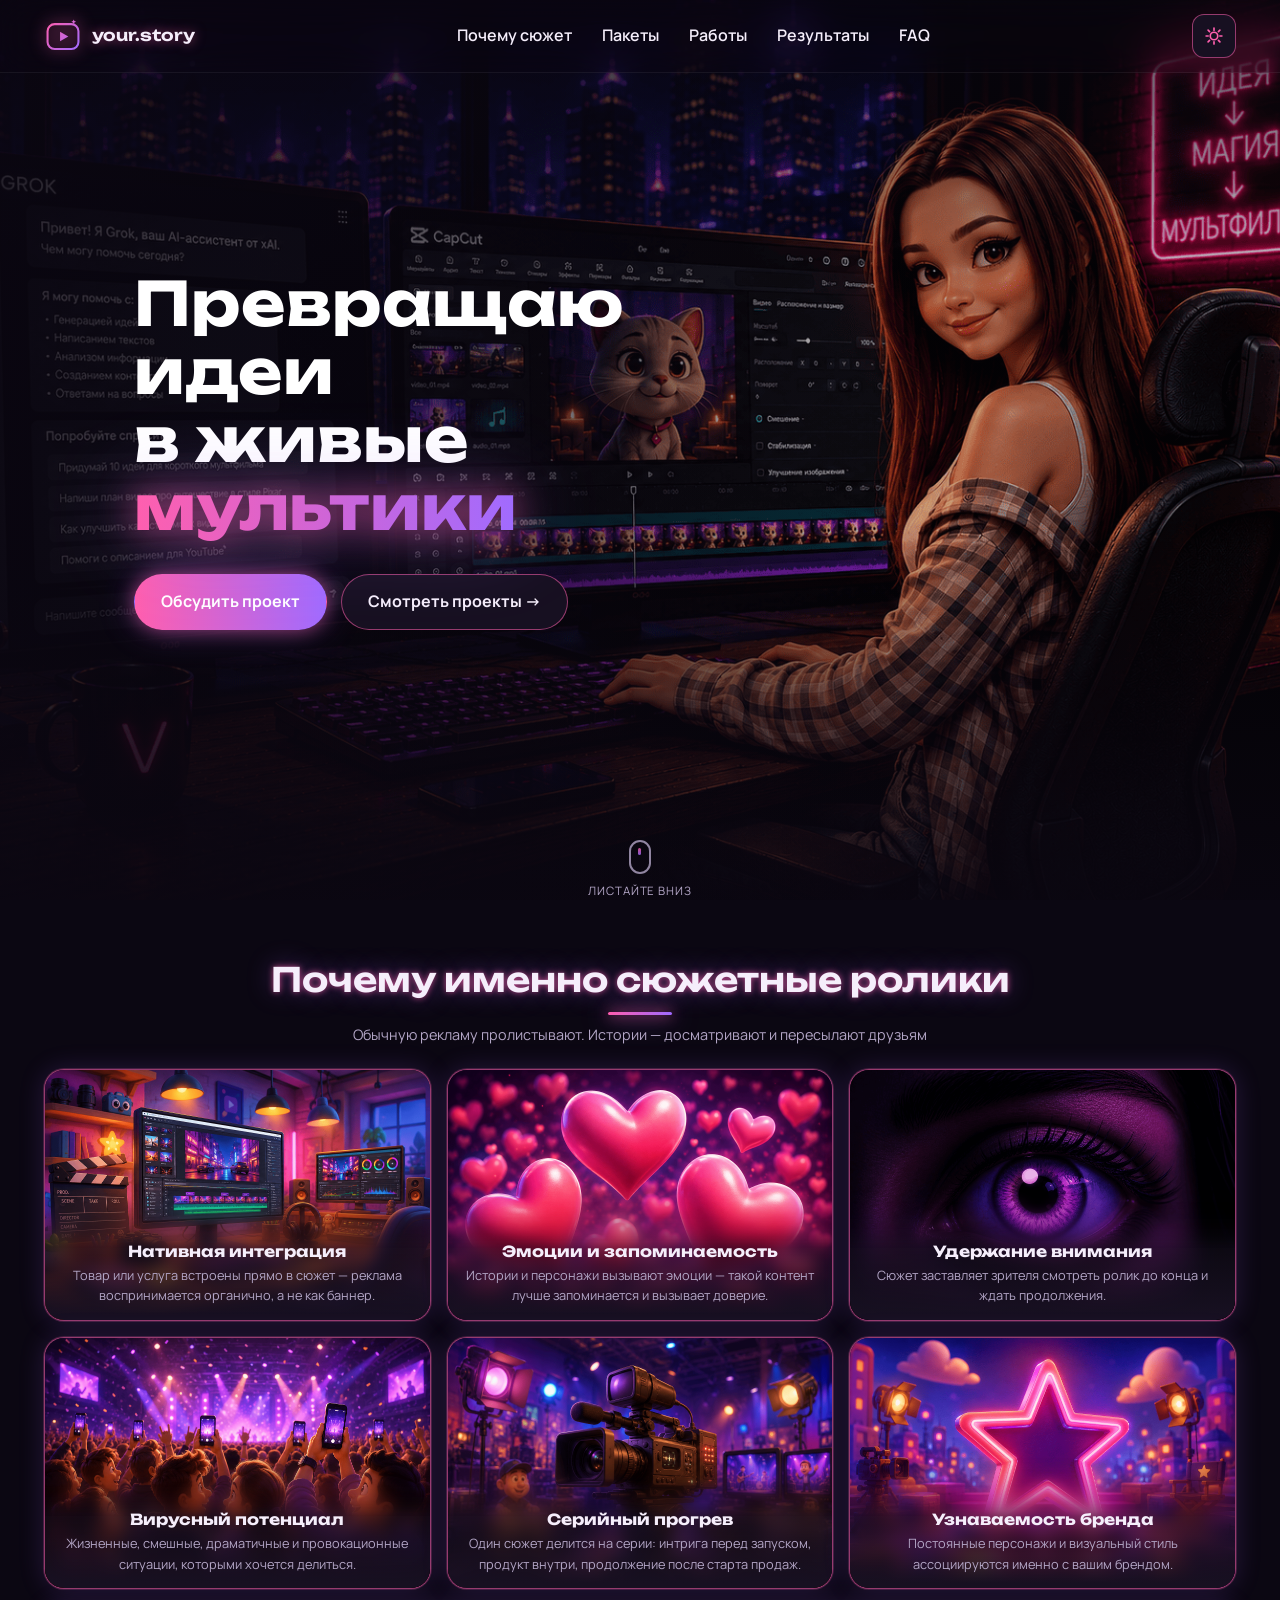
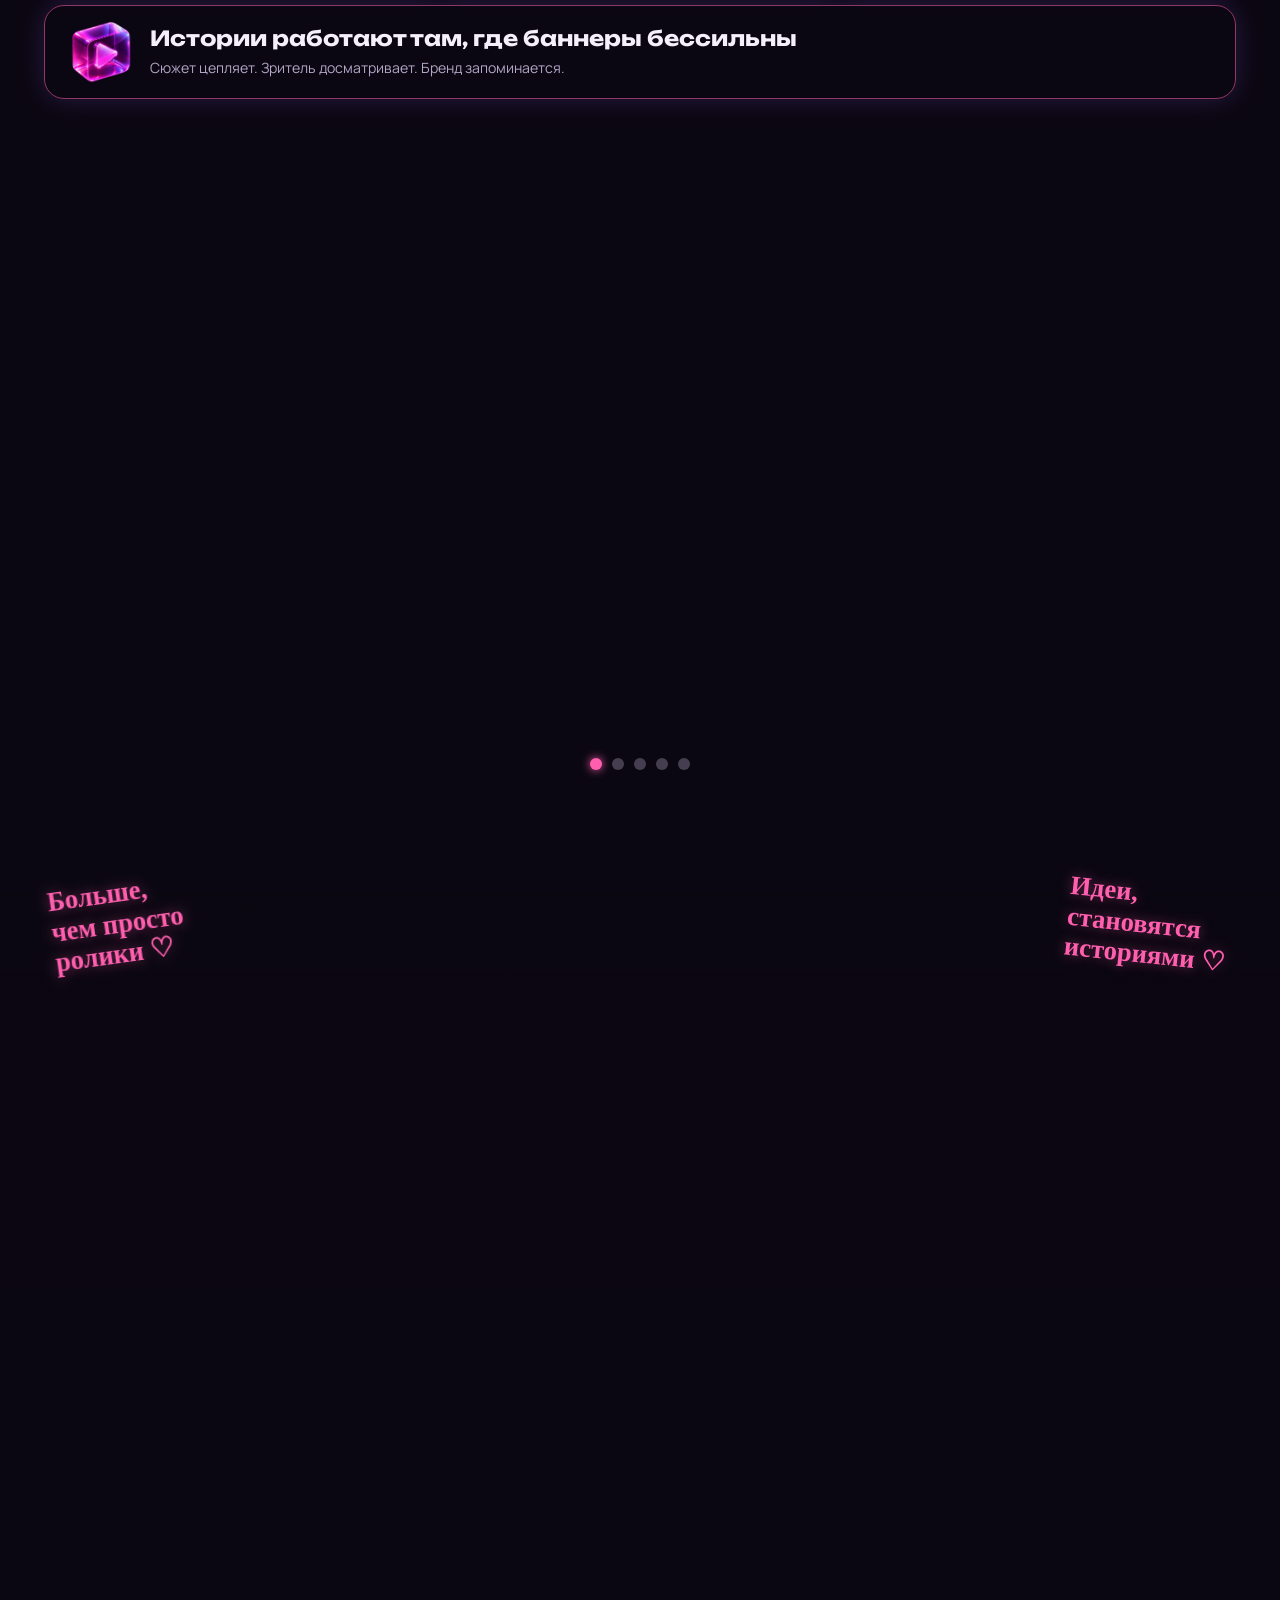
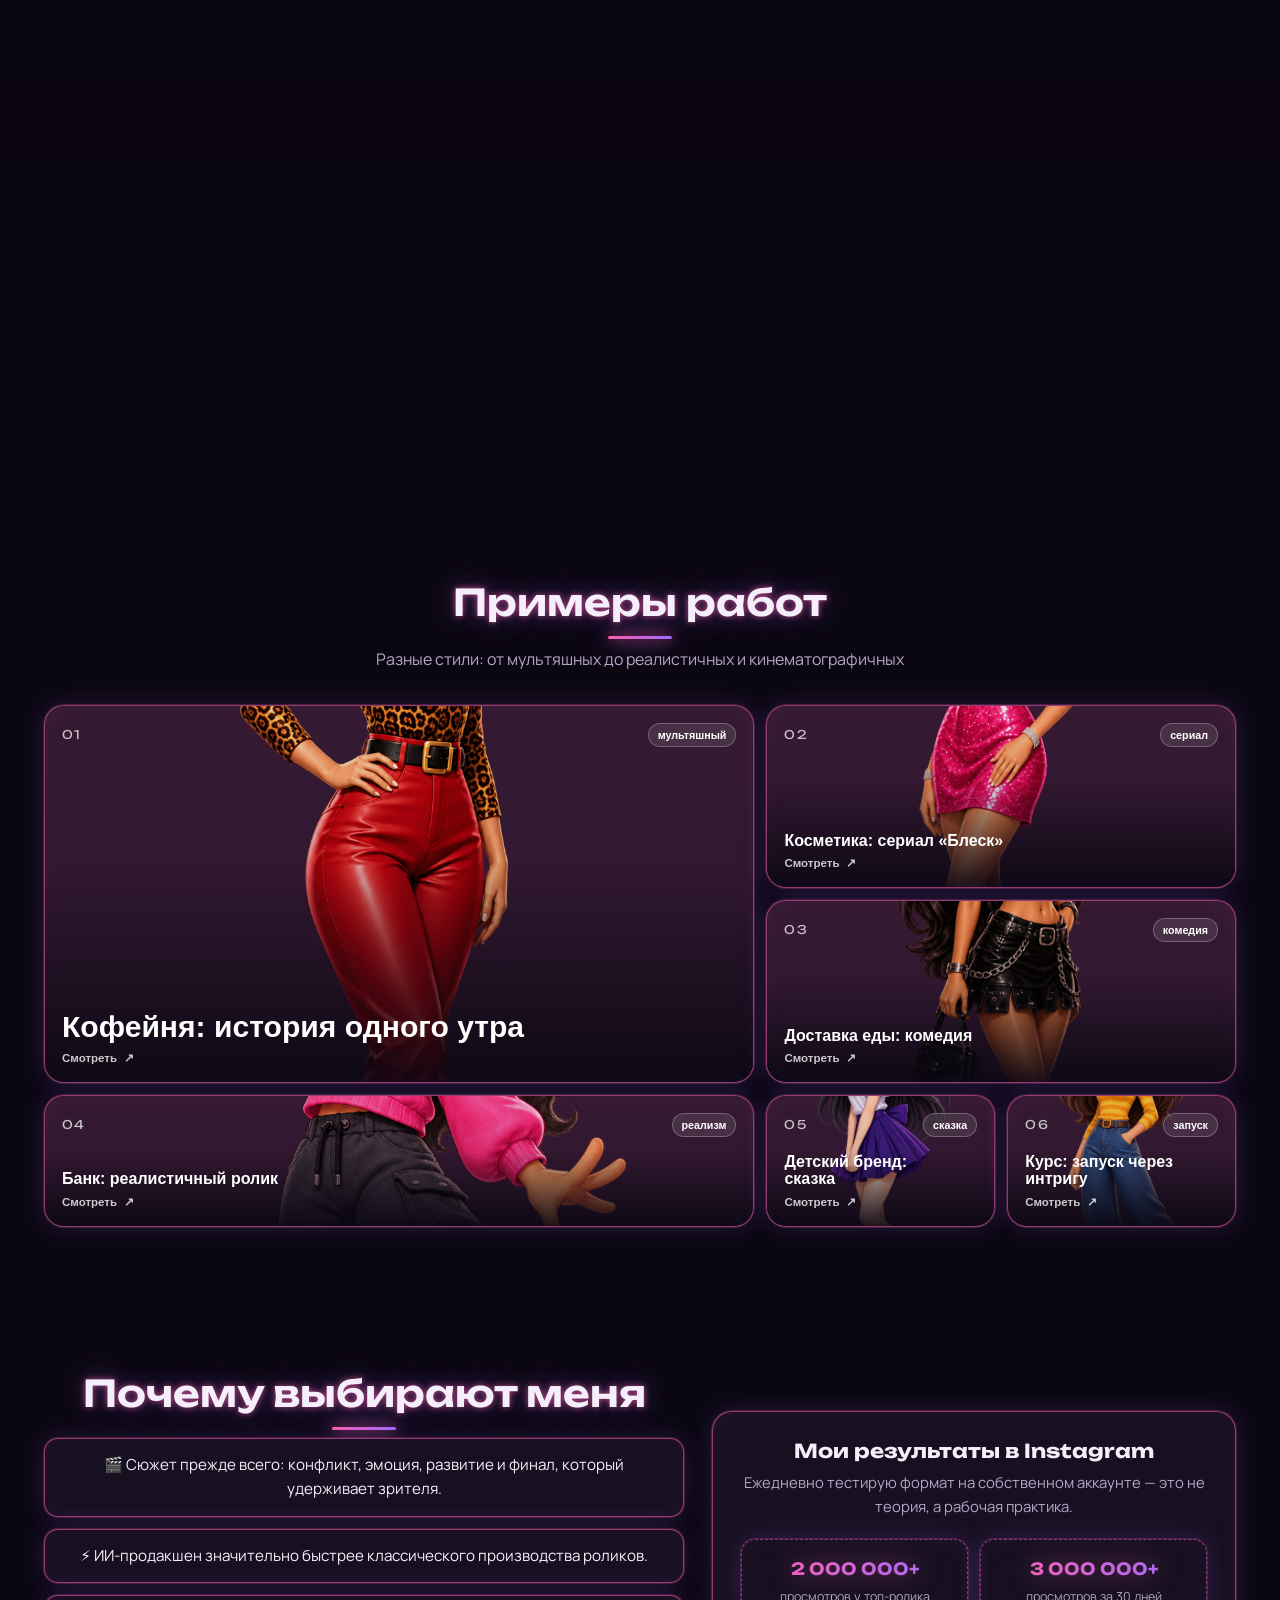
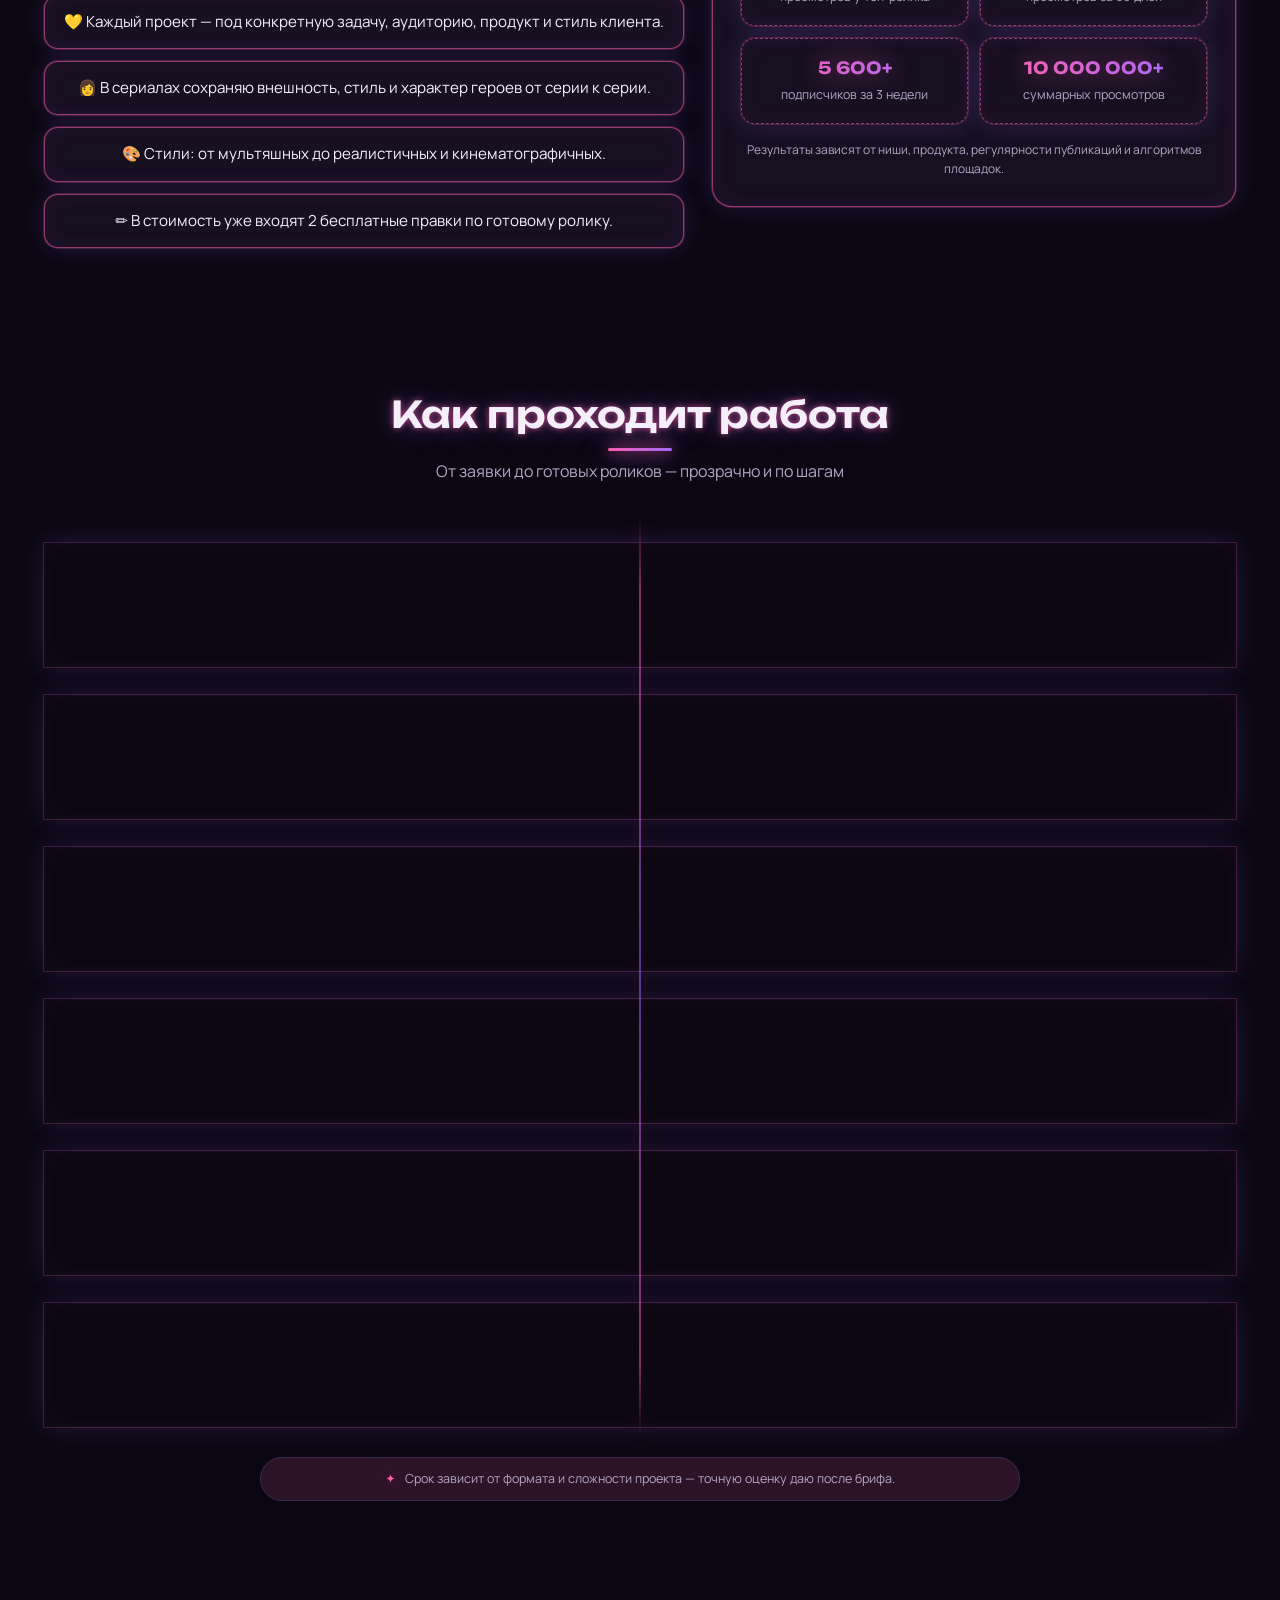
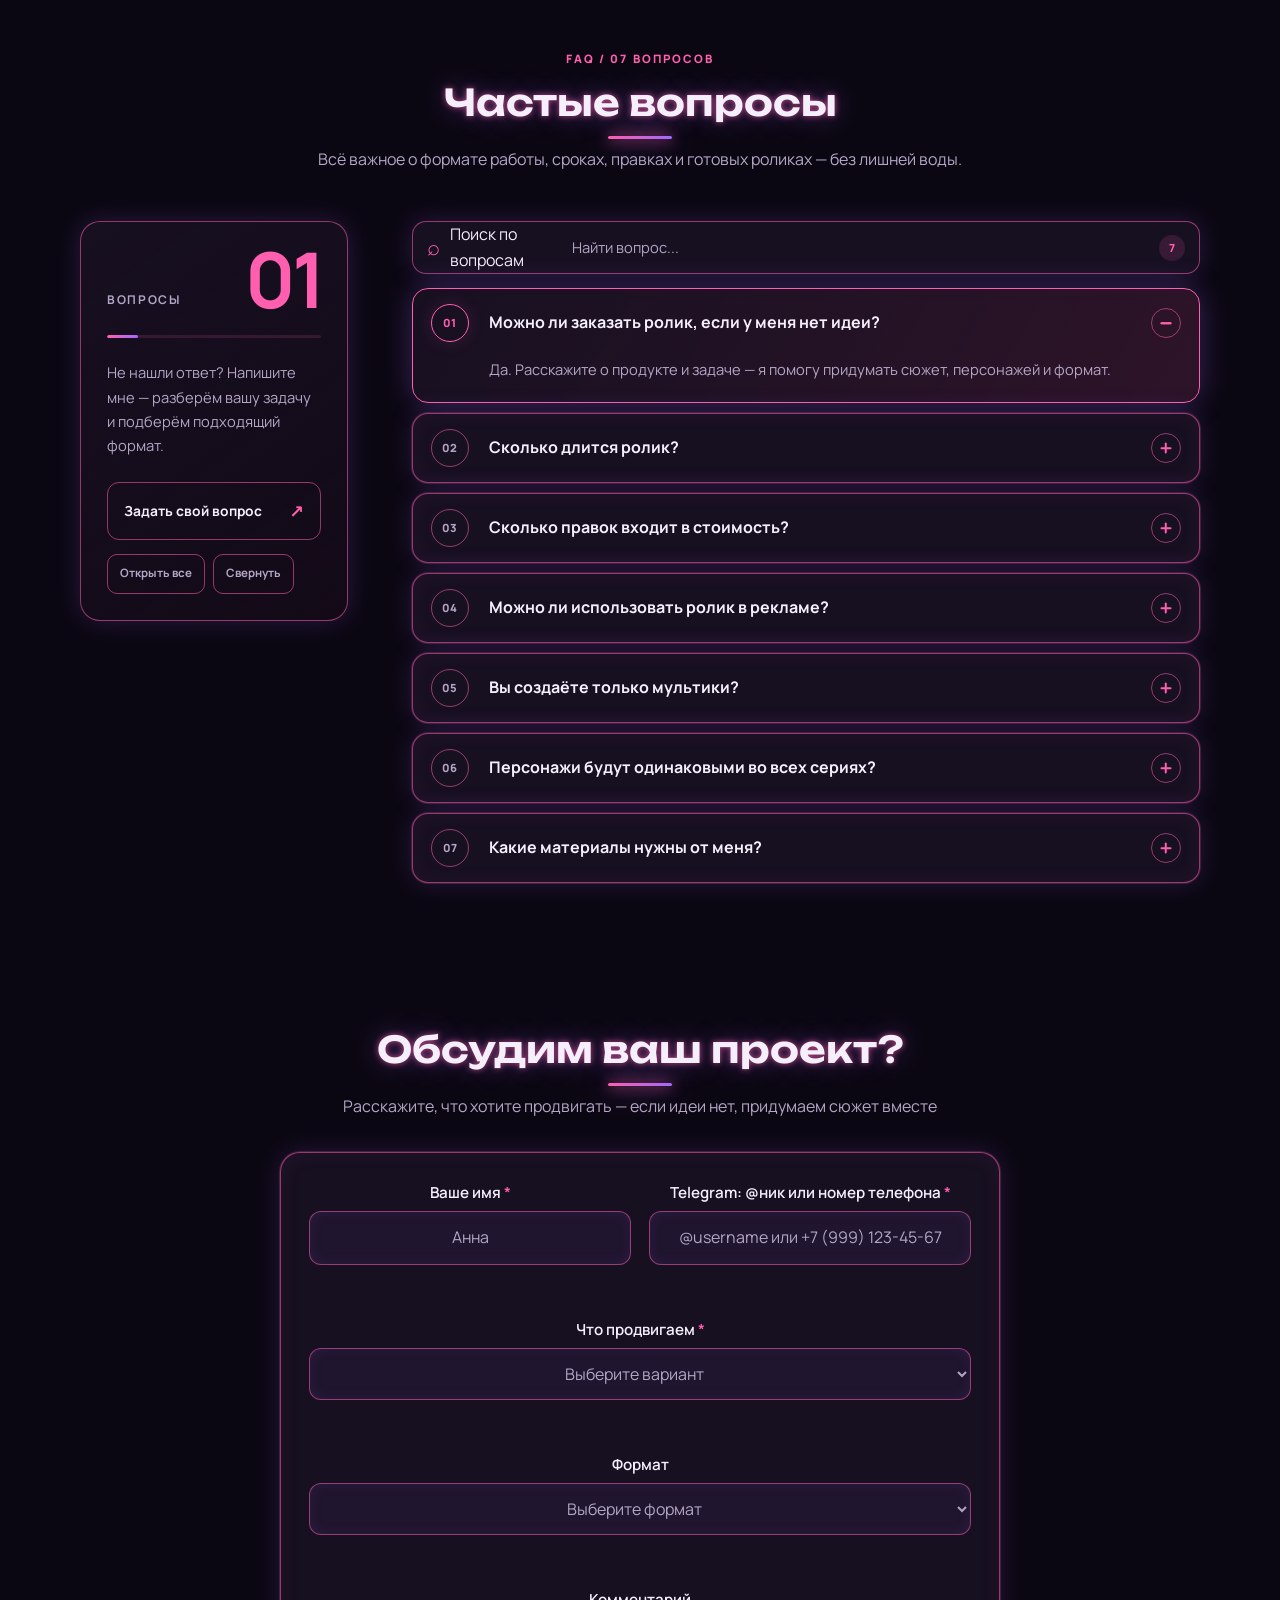
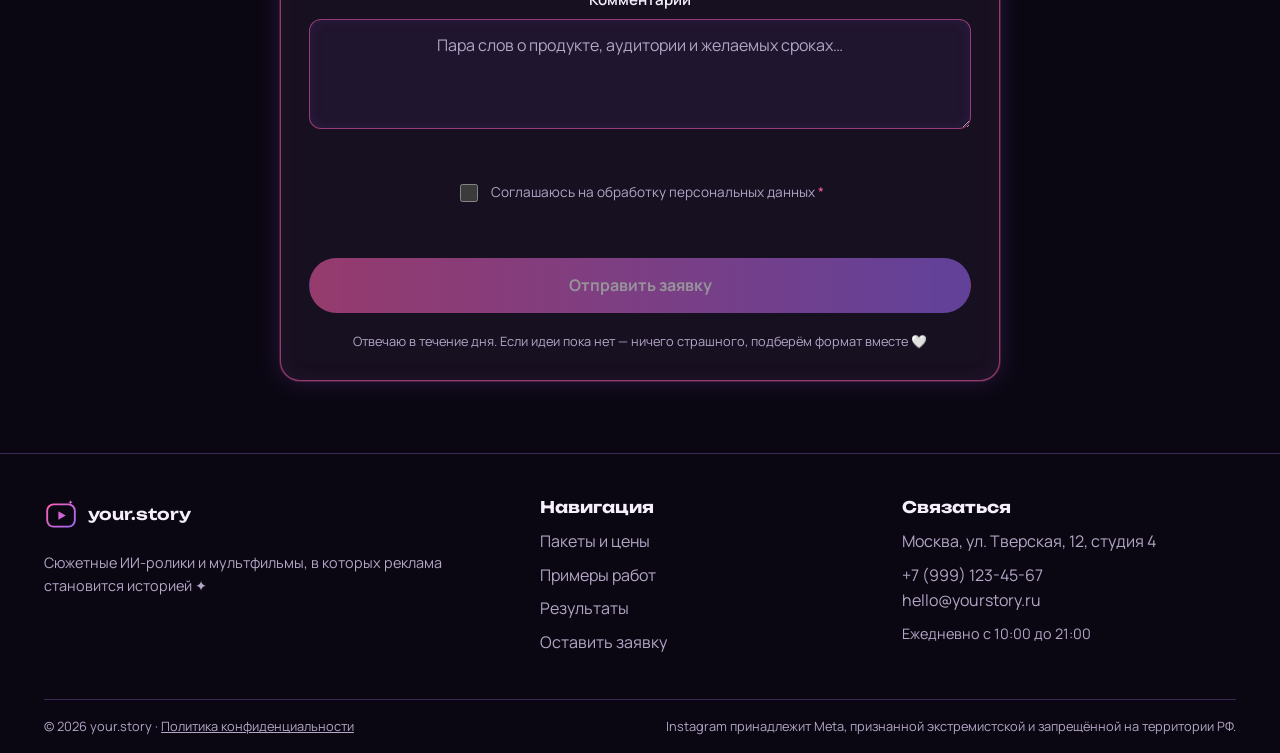
==== commit e9bc8d0b: "Revert "Обновлён дизайн сайта Antonova AI и юридические документы" This reverts commit 13c17fab2daf5" ====
--- a/index.html
+++ b/index.html
@@ -1,1181 +1,1646 @@
 <!doctype html>
-<html lang="ru">
+<html lang="ru" data-theme="dark">
   <head>
-    <!-- Базовые мета-теги -->
     <meta charset="UTF-8" />
     <meta name="viewport" content="width=device-width, initial-scale=1.0" />
-
-    <!-- SEO мета-теги -->
-    <title>Курс "Обучение ИИ-мультикам" | Создавай мультики с помощью AI</title>
+    <meta name="robots" content="index, follow" />
+
+    <title>
+      Сюжетные ИИ-ролики и мультфильмы для бренда — студия your.story
+    </title>
     <meta
       name="description"
-      content="Научись создавать яркие AI-мультики для блога, бизнеса и клиентов. 7 уроков + бонусы. Онлайн-курс с поддержкой в Telegram."
+      content="Превращаю идеи в живые мультики: сюжетные ИИ-ролики, персонажи и сериалы для брендов. От идеи до готового ролика под ключ."
     />
-    <!-- META KEYWORDS [УДАЛЕНО]: Google не учитывает keywords с ~2009 года,
-         Яндекс — тоже. Это мёртвый груз, ключевые слова теперь работают
-         через тексты на странице и заголовки -->
-    <meta name="author" content="Виктория Антонова" />
-
-    <!-- Open Graph (для соцсетей) -->
+    <meta
+      name="keywords"
+      content="ИИ-ролики, ИИ-мультфильмы, рекламные ролики нейросеть, сюжетная реклама, AI creator"
+    />
+    <link rel="canonical" href="https://yourstory.ru/" />
+
     <meta property="og:type" content="website" />
-    <meta property="og:title" content="Курс 'Обучение ИИ-мультикам'" />
+    <meta property="og:locale" content="ru_RU" />
+    <meta property="og:site_name" content="your.story" />
+    <meta
+      property="og:title"
+      content="Сюжетные ИИ-ролики, которые смотрят до конца"
+    />
     <meta
       property="og:description"
-      content="Научись создавать яркие AI-мультики для блога, бизнеса и клиентов. 7 уроков + бонусы."
+      content="Реклама, которая выглядит как история: продукт внутри сюжета, постоянные персонажи, серийный прогрев."
     />
-    <!-- OG:IMAGE [ВРЕМЕННО]: вернули ava.png. Для идеального превью в соцсетях
-         позже сделаем горизонтальную обложку 1200×630 -->
-    <meta property="og:image" content="https://antonovaai.ru/img/ava.png" />
-    <meta property="og:url" content="https://antonovaai.ru" />
-    <meta property="og:site_name" content="Обучение ИИ-мультикам" />
-    <meta property="og:locale" content="ru_RU" />
-
-    <!-- Twitter Card -->
-    <meta name="twitter:card" content="summary_large_image" />
-    <meta name="twitter:title" content="Курс 'Обучение ИИ-мультикам'" />
+    <meta property="og:url" content="https://yourstory.ru/" />
+    <meta property="og:image" content="https://yourstory.ru/img/og-cover.jpg" />
+
     <meta
-      name="twitter:description"
-      content="Научись создавать яркие AI-мультики с помощью AI"
+      name="theme-color"
+      content="#0b0712"
+      media="(prefers-color-scheme: dark)"
     />
-    <meta name="twitter:image" content="https://antonovaai.ru/img/ava.png" />
-
-    <!-- Иконки сайта -->
-    <link rel="icon" type="image/png" href="/img/favicon.png" />
-    <link rel="apple-touch-icon" href="/img/apple-touch-icon.png" />
-
-    <!-- CANONICAL [ДОБАВЛЕНО]: говорит поисковикам, что главная версия страницы —
-         одна. Без него antonovaai.ru и antonovaai.ru/index.html могли считаться
-         дублями и делить позиции -->
-    <link rel="canonical" href="https://antonovaai.ru/" />
-
-    <!-- Стили -->
-    <link rel="stylesheet" href="css/style.css" />
-
-    <!-- Шрифт Inter используется в стилях сайта -->
+    <meta
+      name="theme-color"
+      content="#faf7fb"
+      media="(prefers-color-scheme: light)"
+    />
+    <!-- Favicon для всех браузеров -->
+    <link rel="icon" type="image/png" href="img/logo/favicon.png" />
+
+    <!-- Иконка для iOS (iPhone/iPad добавляют сайт на главный экран) -->
+    <link rel="apple-touch-icon" href="img/logo/favicon.png" />
+
+    <!-- Иконка для Windows плитки -->
+    <meta name="msapplication-TileImage" content="img/logo/favicon.png" />
+    <meta name="msapplication-TileColor" content="#0b0712" />
+
+    <script>
+      (function () {
+        try {
+          if (localStorage.getItem("your-story-theme") === "light")
+            document.documentElement.setAttribute("data-theme", "light");
+        } catch (e) {}
+      })();
+    </script>
+
     <link rel="preconnect" href="https://fonts.googleapis.com" />
     <link rel="preconnect" href="https://fonts.gstatic.com" crossorigin />
     <link
-      href="https://fonts.googleapis.com/css2?family=Inter:wght@400;500;600;700;800;900&display=swap"
+      href="https://fonts.googleapis.com/css2?family=Manrope:wght@400;500;600;700;800&family=Unbounded:wght@500;600;700&display=swap"
       rel="stylesheet"
     />
 
-    <!-- ============================================================
-         JSON-LD [ДОБАВЛЕНО]: структурированные данные для поисковиков.
-         Даёт Google расширенный сниппет (название курса, провайдер,
-         блок FAQ прямо в выдаче) → выше кликабельность
-         ============================================================ -->
+    <link rel="stylesheet" href="css/style.css" />
+
     <script type="application/ld+json">
       {
         "@context": "https://schema.org",
-        "@type": "Course",
-        "name": "Обучение ИИ-мультикам",
-        "description": "Онлайн-курс создания анимационных мультиков с помощью нейросетей: сценарий, персонажи, промты, анимация в Grok, монтаж в CapCut. 7 уроков и 7 бонусов.",
-        "provider": {
-          "@type": "Person",
-          "name": "Виктория Антонова",
-          "sameAs": "https://antonovaai.ru"
-        },
-        "hasCourseInstance": {
-          "@type": "CourseInstance",
-          "courseMode": "online",
-          "courseWorkload": "PT7H"
+        "@type": "ProfessionalService",
+        "name": "your.story — студия сюжетных ИИ-роликов",
+        "description": "Создание сюжетных ИИ-роликов, мультфильмов и сериалов для брендов и экспертов.",
+        "url": "https://yourstory.ru/",
+        "image": "https://yourstory.ru/img/logo/logo.svg",
+        "priceRange": "₽₽",
+        "hasOfferCatalog": {
+          "@type": "OfferCatalog",
+          "name": "Пакеты услуг",
+          "itemListElement": [
+            {
+              "@type": "Offer",
+              "price": "7000",
+              "priceCurrency": "RUB",
+              "itemOffered": {
+                "@type": "Service",
+                "name": "Ролик-знакомство, до 15 секунд"
+              }
+            },
+            {
+              "@type": "Offer",
+              "price": "15000",
+              "priceCurrency": "RUB",
+              "itemOffered": {
+                "@type": "Service",
+                "name": "Рекламная история, 30–45 секунд"
+              }
+            },
+            {
+              "@type": "Offer",
+              "price": "35000",
+              "priceCurrency": "RUB",
+              "itemOffered": {
+                "@type": "Service",
+                "name": "Мини-сериал из 3 серий"
+              }
+            }
+          ]
         }
       }
     </script>
-    <script type="application/ld+json">
-      {
-        "@context": "https://schema.org",
-        "@type": "FAQPage",
-        "mainEntity": [
-          {
-            "@type": "Question",
-            "name": "Нужен ли опыт в мультипликации или дизайне?",
-            "acceptedAnswer": {
-              "@type": "Answer",
-              "text": "Нет. Курс построен от нуля: от идеи и сценария до готового мультфильма. Все инструменты доступны с телефона."
-            }
-          },
-          {
-            "@type": "Question",
-            "name": "Какие программы нужны для курса?",
-            "acceptedAnswer": {
-              "@type": "Answer",
-              "text": "ChatGPT, Grok и CapCut. На старте есть урок по подготовке: какие приложения и подписки понадобятся."
-            }
-          },
-          {
-            "@type": "Question",
-            "name": "Сколько длится обучение?",
-            "acceptedAnswer": {
-              "@type": "Answer",
-              "text": "7 уроков пошаговой программы плюс 7 бонусных материалов. Проходите в своём темпе, доступ сохраняется."
-            }
-          },
-          {
-            "@type": "Question",
-            "name": "Можно ли зарабатывать на ИИ-мультиках?",
-            "acceptedAnswer": {
-              "@type": "Answer",
-              "text": "Да: заказы от блогеров и бизнеса, контент для своих соцсетей, продажа готовых роликов. В курсе есть разбор монетизации."
-            }
-          }
-        ]
-      }
-    </script>
-    <link rel="stylesheet" href="/css/brand.css" />
-  <link rel="shortcut icon" href="/favicon.ico" />
-</head>
-
-  <body>
-    <!-- ===== ОБЩИЙ КОНТЕЙНЕР СТРАНИЦЫ ===== -->
-    <div class="page">
-      <!-- ===== СЕКЦИЯ HEADER + HERO (общий wrap) ===== -->
-      <!-- Header и Hero объединены в один блок с общим фоном и border-radius -->
-      <section class="hero-wrap">
-        <!-- ===== HEADER (навигация) ===== -->
-        <!-- Логотип слева, навигация справа -->
-        <header class="hero-wrap__header">
-          <a class="antonova-brand" href="index.html" aria-label="Antonova AI — на главную"><img src="/img/antonova-ai-logo.png" alt="Antonova AI" width="112" height="94" /></a>
-        <nav class="hero-wrap__nav" id="siteNav" aria-label="Основная навигация">
-            <a href="#" class="hero-wrap__nav-link hero-wrap__nav-link--active"
-              >Главная</a
-            >
-            <a href="#program" class="hero-wrap__nav-link">Программа</a>
-            <a href="#benefits" class="hero-wrap__nav-link">Преимущества</a>
-            <a href="#bonuses" class="hero-wrap__nav-link">Бонусы</a>
-            <a
-              href="https://t.me/VikusikKas"
-              target="_blank"
-              rel="noopener noreferrer"
-              class="hero-wrap__nav-link"
-              >Контакты</a
-            >
-          </nav>
-
-          <!-- Кнопка бургер-меню (видна только на мобильных) -->
+  </head>
+
+  <body class="page has-hero">
+    <a class="skip-link" href="#main">Перейти к содержимому</a>
+
+    <header class="header">
+      <div class="header__inner">
+        <a class="header__logo" href="#hero">
+          <img
+            class="header__logo-icon"
+            src="img/logo/logo.svg"
+            alt="Логотип студии сюжетных ИИ-роликов your.story"
+            width="38"
+            height="38"
+          />
+          <span class="header__logo-text">your.story</span>
+        </a>
+
+        <nav class="header__nav" aria-label="Основная навигация">
+          <div class="menu" id="main-menu">
+            <ul class="menu__list">
+              <li class="menu__item">
+                <a class="menu__link" href="#why">Почему сюжет</a>
+              </li>
+              <li class="menu__item">
+                <a class="menu__link" href="#packages">Пакеты</a>
+              </li>
+              <li class="menu__item">
+                <a class="menu__link" href="#works">Работы</a>
+              </li>
+              <li class="menu__item">
+                <a class="menu__link" href="#results">Результаты</a>
+              </li>
+              <li class="menu__item">
+                <a class="menu__link" href="#faq">FAQ</a>
+              </li>
+            </ul>
+            <a class="menu__cta button button--primary" href="#booking"
+              >Обсудить проект</a
+            >
+          </div>
+        </nav>
+
+        <div class="header__actions">
+          <button
+            class="theme-toggle"
+            type="button"
+            data-theme-toggle
+            aria-pressed="false"
+            aria-label="Переключить светлую/тёмную тему"
+          >
+            <svg
+              class="theme-toggle__icon theme-toggle__icon--sun"
+              width="20"
+              height="20"
+              viewBox="0 0 24 24"
+              fill="none"
+              aria-hidden="true"
+            >
+              <circle
+                cx="12"
+                cy="12"
+                r="4.5"
+                stroke="currentColor"
+                stroke-width="2"
+              />
+              <path
+                d="M12 2.5V5M12 19v2.5M2.5 12H5M19 12h2.5M4.9 4.9l1.8 1.8M17.3 17.3l1.8 1.8M19.1 4.9l-1.8 1.8M6.7 17.3l-1.8 1.8"
+                stroke="currentColor"
+                stroke-width="2"
+                stroke-linecap="round"
+              />
+            </svg>
+            <svg
+              class="theme-toggle__icon theme-toggle__icon--moon"
+              width="20"
+              height="20"
+              viewBox="0 0 24 24"
+              fill="none"
+              aria-hidden="true"
+            >
+              <path
+                d="M20 14.5A8.5 8.5 0 0 1 9.5 4a8.5 8.5 0 1 0 10.5 10.5Z"
+                stroke="currentColor"
+                stroke-width="2"
+                stroke-linejoin="round"
+              />
+            </svg>
+          </button>
+
           <button
             class="burger"
-            id="burgerBtn"
+            type="button"
             aria-label="Открыть меню"
-            aria-controls="siteNav"
             aria-expanded="false"
+            aria-controls="main-menu"
           >
-            <span class="burger__line"></span>
-            <span class="burger__line"></span>
-            <span class="burger__line"></span>
+            <span class="burger__line"></span><span class="burger__line"></span
+            ><span class="burger__line"></span>
           </button>
-
-        </header>
-
-        <!-- ===== HERO (основной контент первого экрана) ===== -->
-        <div class="hero-wrap__body">
-          <!-- Левая часть: текст, кнопки, преимущества -->
-          <div class="hero-wrap__content">
-            <h1 class="hero-wrap__title">
-              Обучение<br />
-              <span class="hero-wrap__title-highlight">ИИ-мультикам</span>
+        </div>
+      </div>
+    </header>
+
+    <main class="page__main" id="main">
+      <!-- ================= HERO ================= -->
+      <section class="hero" id="hero">
+        <div class="hero__bg" aria-hidden="true"></div>
+
+        <div class="hero__inner">
+          <div class="hero__top">
+            <h1 class="hero__title">
+              Превращаю идеи<br />в живые
+              <span class="hero__accent">мультики</span>
             </h1>
-            <p class="hero-wrap__subtitle">
-              Научись создавать яркие AI-мультики<br />
-              для блога, бизнеса и клиентов
+          </div>
+
+          <div class="hero__actions">
+            <a class="button button--primary" href="#booking"
+              >Обсудить проект</a
+            >
+            <a class="button button--ghost" href="#works">Смотреть проекты →</a>
+          </div>
+        </div>
+
+        <a class="hero__scroll" href="#why">
+          <span class="hero__mouse" aria-hidden="true"></span>
+          Листайте вниз
+        </a>
+      </section>
+
+      <!-- ================= ПОЧЕМУ СЮЖЕТ ================= -->
+      <section class="section section--alt benefits" id="why" data-reveal-group>
+        <div class="section__inner">
+          <header class="section__header" data-reveal="top">
+            <h2 class="section__title">Почему именно сюжетные ролики</h2>
+            <p class="section__subtitle">
+              Обычную рекламу пролистывают. Истории — досматривают и пересылают
+              друзьям
             </p>
-
-            <!-- Кнопки действия -->
-            <div class="hero-wrap__actions">
-              <a href="#signup" class="hero-wrap__action-btn btn btn--yellow">
-                <span class="btn__text">Записаться</span>
+          </header>
+
+          <div class="benefits__list">
+            <!-- 1-й ряд: въезжают справа -->
+            <article
+              class="benefit-card"
+              data-reveal="right"
+              style="--d: 0.15s"
+            >
+              <img
+                class="benefit-card__img"
+                src="img/benefits/native_integration.png"
+                alt=""
+                loading="lazy"
+              />
+              <h3 class="benefit-card__title">Нативная интеграция</h3>
+              <p class="benefit-card__text">
+                Товар или услуга встроены прямо в сюжет — реклама воспринимается
+                органично, а не как баннер.
+              </p>
+            </article>
+            <article class="benefit-card" data-reveal="right" style="--d: 0.3s">
+              <img
+                class="benefit-card__img"
+                src="img/benefits/emotions_memory.png"
+                alt=""
+                loading="lazy"
+              />
+              <h3 class="benefit-card__title">Эмоции и запоминаемость</h3>
+              <p class="benefit-card__text">
+                Истории и персонажи вызывают эмоции — такой контент лучше
+                запоминается и вызывает доверие.
+              </p>
+            </article>
+            <article
+              class="benefit-card"
+              data-reveal="right"
+              style="--d: 0.45s"
+            >
+              <img
+                class="benefit-card__img"
+                src="img/benefits/attention_retention.png"
+                alt=""
+                loading="lazy"
+              />
+              <h3 class="benefit-card__title">Удержание внимания</h3>
+              <p class="benefit-card__text">
+                Сюжет заставляет зрителя смотреть ролик до конца и ждать
+                продолжения.
+              </p>
+            </article>
+
+            <!-- 2-й ряд: въезжают слева -->
+            <article class="benefit-card" data-reveal="left" style="--d: 0.1s">
+              <img
+                class="benefit-card__img"
+                src="img/benefits/viral_potential.png"
+                alt=""
+                loading="lazy"
+              />
+              <h3 class="benefit-card__title">Вирусный потенциал</h3>
+              <p class="benefit-card__text">
+                Жизненные, смешные, драматичные и провокационные ситуации,
+                которыми хочется делиться.
+              </p>
+            </article>
+            <article class="benefit-card" data-reveal="left" style="--d: 0.2s">
+              <img
+                class="benefit-card__img"
+                src="img/benefits/serial_warming.png"
+                alt=""
+                loading="lazy"
+              />
+              <h3 class="benefit-card__title">Серийный прогрев</h3>
+              <p class="benefit-card__text">
+                Один сюжет делится на серии: интрига перед запуском, продукт
+                внутри, продолжение после старта продаж.
+              </p>
+            </article>
+            <article class="benefit-card" data-reveal="left" style="--d: 0.3s">
+              <img
+                class="benefit-card__img"
+                src="img/benefits/brand_recognition.png"
+                alt=""
+                loading="lazy"
+              />
+              <h3 class="benefit-card__title">Узнаваемость бренда</h3>
+              <p class="benefit-card__text">
+                Постоянные персонажи и визуальный стиль ассоциируются именно с
+                вашим брендом.
+              </p>
+            </article>
+          </div>
+
+          <!-- Баннер: всплывает снизу -->
+          <div class="benefits__banner" data-reveal="bottom" style="--d: 0.45s">
+            <img
+              class="benefits__banner-img"
+              src="img/benefits/story_play.png"
+              alt=""
+              loading="lazy"
+            />
+            <div class="benefits__banner-content">
+              <h3>Истории работают там, где баннеры бессильны</h3>
+              <p>Сюжет цепляет. Зритель досматривает. Бренд запоминается.</p>
+            </div>
+          </div>
+        </div>
+      </section>
+
+      <!-- ================= ФОРМАТЫ ================= -->
+      <section class="section formats" id="formats" data-reveal-group>
+        <div class="section__inner">
+          <header class="section__header" data-reveal="top">
+            <h2 class="section__title">Форматы работы</h2>
+            <p class="section__subtitle">
+              От одного ролика до целой бренд-вселенной
+            </p>
+          </header>
+
+          <div class="carousel" data-carousel data-reveal="bottom">
+            <button
+              class="carousel__arrow carousel__arrow--prev"
+              type="button"
+              aria-label="Предыдущий формат"
+            >
+              <svg
+                viewBox="0 0 24 24"
+                fill="none"
+                stroke="currentColor"
+                stroke-width="2.4"
+                stroke-linecap="round"
+                stroke-linejoin="round"
+              >
+                <path d="M15 18l-6-6 6-6" />
+              </svg>
+            </button>
+
+            <div class="carousel__viewport">
+              <ul class="carousel__track">
+                <li class="format-card">
+                  <img
+                    class="format-card__img"
+                    src="img/formats/reklamnyy_ai_rolik.png"
+                    alt=""
+                    loading="lazy"
+                  />
+                  <h3 class="format-card__title">Рекламный ИИ-ролик</h3>
+                  <p class="format-card__text">
+                    Короткий сюжетный ролик с интеграцией продукта — для
+                    рекламы, соцсетей и запуска.
+                  </p>
+                </li>
+                <li class="format-card">
+                  <img
+                    class="format-card__img"
+                    src="img/formats/serial_iz_ai_rolikov.png"
+                    alt=""
+                    decoding="async"
+                  />
+                  <h3 class="format-card__title">Сериал из ИИ-роликов</h3>
+                  <p class="format-card__text">
+                    Несколько серий с общими персонажами — для прогрева и
+                    долгосрочного вовлечения.
+                  </p>
+                </li>
+                <li class="format-card">
+                  <img
+                    class="format-card__img"
+                    src="img/formats/ai_multfilm.png"
+                    alt=""
+                    decoding="async"
+                  />
+                  <h3 class="format-card__title">ИИ-мультфильм</h3>
+                  <p class="format-card__text">
+                    Анимационная история в уникальном стиле — для брендов,
+                    экспертов и детских товаров.
+                  </p>
+                </li>
+                <li class="format-card">
+                  <img
+                    class="format-card__img"
+                    src="img/formats/personazh_brenda.png"
+                    alt=""
+                    decoding="async"
+                  />
+                  <h3 class="format-card__title">Персонаж бренда</h3>
+                  <p class="format-card__text">
+                    Герой, который представляет продукт, ведёт соцсети и
+                    появляется в рекламе.
+                  </p>
+                </li>
+                <li class="format-card">
+                  <img
+                    class="format-card__img"
+                    src="img/formats/scenariy_i_ideya.png"
+                    alt=""
+                    decoding="async"
+                  />
+                  <h3 class="format-card__title">Сценарий и идея</h3>
+                  <p class="format-card__text">
+                    Нет задумки? Придумаю концепцию, сюжет, персонажей и подачу
+                    под вашу задачу.
+                  </p>
+                </li>
+              </ul>
+            </div>
+
+            <button
+              class="carousel__arrow carousel__arrow--next"
+              type="button"
+              aria-label="Следующий формат"
+            >
+              <svg
+                viewBox="0 0 24 24"
+                fill="none"
+                stroke="currentColor"
+                stroke-width="2.4"
+                stroke-linecap="round"
+                stroke-linejoin="round"
+              >
+                <path d="M9 6l6 6-6 6" />
+              </svg>
+            </button>
+          </div>
+
+          <div class="carousel__dots"></div>
+        </div>
+      </section>
+
+      <!-- ================= ПАКЕТЫ ================= -->
+      <section
+        class="section section--alt packages"
+        id="packages"
+        data-reveal-group
+      >
+        <span
+          class="packages__note packages__note--left"
+          aria-hidden="true"
+        >Больше,<br />чем просто<br />ролики ♡</span>
+
+        <span
+          class="packages__note packages__note--right"
+          aria-hidden="true"
+        >Идеи,<br />становятся<br />историями ♡</span>
+
+        <div class="section__inner">
+
+          <header class="section__header" data-reveal="top">
+            <h2 class="section__title">
+              Пакеты и <span class="accent-text">цены</span>
+            </h2>
+
+            <p class="section__subtitle">
+              От идеи до готового мультфильма — выберите формат,
+              который подходит именно вам.
+            </p>
+          </header>
+
+
+          <div class="packages__list" data-packages-accordion>
+
+            <!-- 01 -->
+            <article
+              class="package-card"
+              data-package
+              data-reveal="bottom"
+              style="--d: 0.05s"
+            >
+              <button
+                class="package-card__trigger"
+                type="button"
+                aria-expanded="false"
+                aria-controls="package-content-1"
+              >
+                <span class="package-card__number">01</span>
+
+                <span class="package-card__main">
+                  <span class="package-card__title">
+                    <svg
+                      viewBox="0 0 24 24"
+                      fill="none"
+                      stroke="currentColor"
+                      stroke-width="2"
+                      stroke-linecap="round"
+                    >
+                      <circle cx="12" cy="8" r="4" />
+                      <path d="M4 20c0-4 4-6 8-6s8 2 8 6" />
+                    </svg>
+                    Ролик-знакомство
+                  </span>
+
+                  <span class="package-card__short">
+                    Первый тест формата, анонс или короткая реклама.
+                  </span>
+                </span>
+
+                <span class="package-card__price">
+                  от 7 000 ₽
+                </span>
+
+                <span
+                  class="package-card__toggle"
+                  aria-hidden="true"
+                >
+                  <svg viewBox="0 0 24 24">
+                    <path d="M12 5v14M5 12h14" />
+                  </svg>
+                </span>
+              </button>
+
+              <div
+                class="package-card__content"
+                id="package-content-1"
+                aria-hidden="true"
+              >
+                <div class="package-card__inner">
+
+                  <div class="package-card__visual">
+                    <img
+                      class="package-card__img"
+                      src="img/packages/package-1.jpg"
+                      alt=""
+                      loading="lazy"
+                    />
+                  </div>
+
+                  <div class="package-card__details">
+                    <p class="package-card__desc">
+                      Первый тест формата, анонс или короткая реклама.
+                    </p>
+
+                    <ul class="package-card__list">
+                      <li>Бриф и анализ задачи</li>
+                      <li>Идея и короткий сценарий</li>
+                      <li>Сюжетный ролик до 15 секунд</li>
+                      <li>Визуальный стиль под задачу</li>
+                      <li>2 правки включены</li>
+                    </ul>
+
+                    <div class="package-card__bottom">
+                      <p class="package-card__time">
+                        Срок: 2–4 дня
+                      </p>
+
+                      <a
+                        class="package-card__button button button--ghost"
+                        href="#booking"
+                      >
+                        Заказать ролик →
+                      </a>
+                    </div>
+                  </div>
+
+                </div>
+              </div>
+            </article>
+
+
+            <!-- 02 — популярный -->
+            <article
+              class="package-card package-card--featured"
+              data-package
+              data-reveal="bottom"
+              style="--d: 0.15s"
+            >
+              <span class="package-card__badge">
+                <svg viewBox="0 0 24 24" fill="currentColor">
+                  <path d="m3 8 4 4 5-6 5 6 4-4v9H3Z" />
+                </svg>
+                Популярный
+              </span>
+
+              <button
+                class="package-card__trigger"
+                type="button"
+                aria-expanded="false"
+                aria-controls="package-content-2"
+              >
+                <span class="package-card__number">02</span>
+
+                <span class="package-card__main">
+                  <span class="package-card__title">
+                    <svg
+                      viewBox="0 0 24 24"
+                      fill="none"
+                      stroke="currentColor"
+                      stroke-width="2"
+                      stroke-linejoin="round"
+                    >
+                      <path d="M4 10h16v10H4Z" />
+                      <path d="M4 10 3 6l17-3 1 4Z" />
+                    </svg>
+                    Продукт внутри сюжета
+                  </span>
+
+                  <span class="package-card__short">
+                    Реклама продукта, услуги, личного бренда или запуска.
+                  </span>
+                </span>
+
+                <span class="package-card__price">
+                  от 15 000 ₽
+                </span>
+
+                <span
+                  class="package-card__toggle"
+                  aria-hidden="true"
+                >
+                  <svg viewBox="0 0 24 24">
+                    <path d="M12 5v14M5 12h14" />
+                  </svg>
+                </span>
+              </button>
+
+              <div
+                class="package-card__content"
+                id="package-content-2"
+                aria-hidden="true"
+              >
+                <div class="package-card__inner">
+
+                  <div class="package-card__visual">
+                    <img
+                      class="package-card__img"
+                      src="img/packages/package-2.jpg"
+                      alt=""
+                      loading="lazy"
+                    />
+                  </div>
+
+                  <div class="package-card__details">
+                    <p class="package-card__desc">
+                      Реклама продукта, услуги, личного бренда или запуска.
+                    </p>
+
+                    <ul class="package-card__list">
+                      <li>Глубокий бриф и идея</li>
+                      <li>Сценарий с интеграцией продукта</li>
+                      <li>Ролик 30–45 секунд</li>
+                      <li>Персонажи или визуальный стиль</li>
+                      <li>Адаптация под TG / VK / YouTube</li>
+                      <li>2 правки включены</li>
+                    </ul>
+
+                    <div class="package-card__bottom">
+                      <p class="package-card__time">
+                        Срок: 4–7 дней
+                      </p>
+
+                      <a
+                        class="package-card__button button button--primary"
+                        href="#booking"
+                      >
+                        Обсудить проект →
+                      </a>
+                    </div>
+                  </div>
+
+                </div>
+              </div>
+            </article>
+
+
+            <!-- 03 -->
+            <article
+              class="package-card"
+              data-package
+              data-reveal="bottom"
+              style="--d: 0.25s"
+            >
+              <button
+                class="package-card__trigger"
+                type="button"
+                aria-expanded="false"
+                aria-controls="package-content-3"
+              >
+                <span class="package-card__number">03</span>
+
+                <span class="package-card__main">
+                  <span class="package-card__title">
+                    <svg
+                      viewBox="0 0 24 24"
+                      fill="none"
+                      stroke="currentColor"
+                      stroke-width="2"
+                    >
+                      <rect x="3" y="5" width="18" height="14" rx="2" />
+                      <path d="M7 5v14M17 5v14M3 10h4M3 14h4M17 10h4M17 14h4" />
+                    </svg>
+                    Мини-сериал для прогрева
+                  </span>
+
+                  <span class="package-card__short">
+                    Регулярный выход к аудитории с общими героями.
+                  </span>
+                </span>
+
+                <span class="package-card__price">
+                  от 35 000 ₽
+                </span>
+
+                <span
+                  class="package-card__toggle"
+                  aria-hidden="true"
+                >
+                  <svg viewBox="0 0 24 24">
+                    <path d="M12 5v14M5 12h14" />
+                  </svg>
+                </span>
+              </button>
+
+              <div
+                class="package-card__content"
+                id="package-content-3"
+                aria-hidden="true"
+              >
+                <div class="package-card__inner">
+
+                  <div class="package-card__visual">
+                    <img
+                      class="package-card__img"
+                      src="img/packages/package-3.jpg"
+                      alt=""
+                      loading="lazy"
+                    />
+                  </div>
+
+                  <div class="package-card__details">
+                    <p class="package-card__desc">
+                      Регулярный выход к аудитории с общими героями.
+                    </p>
+
+                    <ul class="package-card__list">
+                      <li>Концепция сериала</li>
+                      <li>3 серии по 15–30 секунд</li>
+                      <li>Постоянные персонажи</li>
+                      <li>Единый визуальный стиль</li>
+                      <li>Сюжет с продолжением</li>
+                      <li>2 правки включены</li>
+                    </ul>
+
+                    <div class="package-card__bottom">
+                      <p class="package-card__time">
+                        Срок: 7–14 дней
+                      </p>
+
+                      <a
+                        class="package-card__button button button--ghost"
+                        href="#booking"
+                      >
+                        Заказать сериал →
+                      </a>
+                    </div>
+                  </div>
+
+                </div>
+              </div>
+            </article>
+
+
+            <!-- 04 -->
+            <article
+              class="package-card"
+              data-package
+              data-reveal="bottom"
+              style="--d: 0.35s"
+            >
+              <button
+                class="package-card__trigger"
+                type="button"
+                aria-expanded="false"
+                aria-controls="package-content-4"
+              >
+                <span class="package-card__number">04</span>
+
+                <span class="package-card__main">
+                  <span class="package-card__title">
+                    <svg
+                      viewBox="0 0 24 24"
+                      fill="none"
+                      stroke="currentColor"
+                      stroke-width="2"
+                      stroke-linejoin="round"
+                    >
+                      <path d="m3 8 4 4 5-6 5 6 4-4v9H3Z" />
+                    </svg>
+                    Бренд-вселенная под ключ
+                  </span>
+
+                  <span class="package-card__short">
+                    Персонажи бренда, история мира, контент-план и ролики.
+                  </span>
+                </span>
+
+                <span class="package-card__price">
+                  от 70 000 ₽
+                </span>
+
+                <span
+                  class="package-card__toggle"
+                  aria-hidden="true"
+                >
+                  <svg viewBox="0 0 24 24">
+                    <path d="M12 5v14M5 12h14" />
+                  </svg>
+                </span>
+              </button>
+
+              <div
+                class="package-card__content"
+                id="package-content-4"
+                aria-hidden="true"
+              >
+                <div class="package-card__inner">
+
+                  <div class="package-card__visual">
+                    <img
+                      class="package-card__img"
+                      src="img/packages/package-4.jpg"
+                      alt=""
+                      loading="lazy"
+                    />
+                  </div>
+
+                  <div class="package-card__details">
+                    <p class="package-card__desc">
+                      Персонажи бренда, история мира, контент-план и ролики.
+                    </p>
+
+                    <ul class="package-card__list">
+                      <li>Разработка айдентики</li>
+                      <li>Персонажи и мир</li>
+                      <li>5+ роликов в едином стиле</li>
+                      <li>Контент-план по публикациям</li>
+                      <li>Рекомендации по продвижению</li>
+                      <li>Поддержка и консультации</li>
+                    </ul>
+
+                    <div class="package-card__bottom">
+                      <p class="package-card__time">
+                        Срок: от 2 недель
+                      </p>
+
+                      <a
+                        class="package-card__button button button--ghost"
+                        href="#booking"
+                      >
+                        Обсудить задачу →
+                      </a>
+                    </div>
+                  </div>
+
+                </div>
+              </div>
+            </article>
+
+
+            <!-- 05 — индивидуальный -->
+            <article
+              class="package-card package-card--custom"
+              data-package
+              data-reveal="bottom"
+              style="--d: 0.45s"
+            >
+              <button
+                class="package-card__trigger"
+                type="button"
+                aria-expanded="false"
+                aria-controls="package-content-5"
+              >
+                <span class="package-card__number">05</span>
+
+                <span class="package-card__main">
+                  <span class="package-card__title">
+                    Индивидуальный пакет
+                  </span>
+
+                  <span class="package-card__short">
+                    Особый формат под ваши цели и бюджет.
+                  </span>
+                </span>
+
+                <span class="package-card__price">
+                  Индивидуально
+                </span>
+
+                <span
+                  class="package-card__toggle"
+                  aria-hidden="true"
+                >
+                  <svg viewBox="0 0 24 24">
+                    <path d="M12 5v14M5 12h14" />
+                  </svg>
+                </span>
+              </button>
+
+              <div
+                class="package-card__content"
+                id="package-content-5"
+                aria-hidden="true"
+              >
+                <div
+                  class="package-card__inner package-card__inner--custom"
+                >
+                  <span class="package-card__plus" aria-hidden="true">
+                    <svg
+                      viewBox="0 0 24 24"
+                      fill="none"
+                      stroke="currentColor"
+                      stroke-width="2.4"
+                      stroke-linecap="round"
+                    >
+                      <path d="M12 5v14M5 12h14" />
+                    </svg>
+                  </span>
+
+                  <div class="package-card__details">
+                    <p class="package-card__desc">
+                      Нужен особый формат? Соберём пакет под ваши
+                      цели и бюджет.
+                    </p>
+
+                    <a
+                      class="package-card__button button button--ghost"
+                      href="#booking"
+                    >
+                      Написать нам →
+                    </a>
+                  </div>
+                </div>
+              </div>
+            </article>
+
+          </div>
+
+
+          <!-- Нижний ряд преимуществ -->
+          <div class="packages__features">
+
+            <div
+              class="packages__feature"
+              data-reveal="bottom"
+              style="--d: 0.5s"
+            >
+              <span class="packages__feature-icon">
+                <svg viewBox="0 0 24 24" fill="currentColor">
+                  <path d="M13 2 4 14h6l-1 8 9-12h-6Z" />
+                </svg>
+              </span>
+
+              <div>
+                <h3>Прозрачные цены</h3>
+                <p>Вы всегда знаете, за что платите</p>
+              </div>
+            </div>
+
+            <div
+              class="packages__feature"
+              data-reveal="bottom"
+              style="--d: 0.6s"
+            >
+              <span class="packages__feature-icon">
                 <svg
-                  class="btn__arrow"
-                  width="20"
-                  height="20"
                   viewBox="0 0 24 24"
                   fill="none"
                   stroke="currentColor"
-                  stroke-width="2.5"
-                  stroke-linecap="round"
+                  stroke-width="2"
                   stroke-linejoin="round"
                 >
-                  <line x1="5" y1="12" x2="19" y2="12"></line>
-                  <polyline points="12 5 19 12 12 19"></polyline>
+                  <path d="M12 2 3 7v10l9 5 9-5V7Z" />
+                  <path d="m3 7 9 5 9-5M12 12v10" />
                 </svg>
-              </a>
-              <a href="#program" class="hero-wrap__action-btn btn btn--ghost">
-                <span class="btn__text">Узнать программу</span>
+              </span>
+
+              <div>
+                <h3>Гибкие форматы</h3>
+                <p>От коротких роликов до целых вселенных</p>
+              </div>
+            </div>
+
+            <div
+              class="packages__feature"
+              data-reveal="bottom"
+              style="--d: 0.7s"
+            >
+              <span class="packages__feature-icon">
                 <svg
-                  class="btn__arrow"
-                  width="20"
-                  height="20"
                   viewBox="0 0 24 24"
                   fill="none"
                   stroke="currentColor"
                   stroke-width="2"
                   stroke-linecap="round"
-                  stroke-linejoin="round"
                 >
-                  <line x1="5" y1="12" x2="19" y2="12"></line>
-                  <polyline points="12 5 19 12 12 19"></polyline>
+                  <circle cx="9" cy="8" r="3" />
+                  <circle cx="16.5" cy="9.5" r="2.5" />
+                  <path
+                    d="M3.5 19c0-3 2.5-5 5.5-5s5.5 2 5.5 5M14.5 19c0-2.5 2-4 4-4s3.5 1.5 3.5 4"
+                  />
                 </svg>
-              </a>
+              </span>
+
+              <div>
+                <h3>Индивидуальный подход</h3>
+                <p>Учитываем ваши цели и аудиторию</p>
+              </div>
             </div>
 
-            <!-- 4 преимущества с иконками -->
-            <div class="hero-wrap__features">
-              <div class="hero-wrap__feature">
-                <div class="hero-wrap__feature-icon">
-                  <svg
-                    width="36"
-                    height="36"
-                    viewBox="0 0 40 40"
-                    fill="none"
-                    stroke="currentColor"
-                    stroke-width="1.5"
-                    stroke-linecap="round"
-                    stroke-linejoin="round"
-                  >
-                    <rect x="4" y="8" width="32" height="24" rx="3" />
-                    <polygon
-                      points="16,16 26,20 16,24"
-                      fill="currentColor"
-                      stroke="none"
-                    />
-                    <line x1="4" y1="28" x2="36" y2="28" />
-                  </svg>
-                </div>
-                <span class="hero-wrap__feature-text"
-                  >Практика<br />с первого урока</span
-                >
-              </div>
-              <div class="hero-wrap__feature">
-                <div class="hero-wrap__feature-icon">
-                  <svg
-                    width="36"
-                    height="36"
-                    viewBox="0 0 40 40"
-                    fill="none"
-                    stroke="currentColor"
-                    stroke-width="1.5"
-                    stroke-linecap="round"
-                    stroke-linejoin="round"
-                  >
-                    <path
-                      d="M20 4 L23 14 L33 14 L25 20 L28 30 L20 24 L12 30 L15 20 L7 14 L17 14 Z"
-                    />
-                    <circle
-                      cx="12"
-                      cy="10"
-                      r="1.5"
-                      fill="currentColor"
-                      stroke="none"
-                    />
-                    <circle
-                      cx="30"
-                      cy="8"
-                      r="1"
-                      fill="currentColor"
-                      stroke="none"
-                    />
-                    <circle
-                      cx="8"
-                      cy="28"
-                      r="1"
-                      fill="currentColor"
-                      stroke="none"
-                    />
-                  </svg>
-                </div>
-                <span class="hero-wrap__feature-text"
-                  >Доступ к урокам<br />навсегда</span
-                >
-              </div>
-              <div class="hero-wrap__feature">
-                <div class="hero-wrap__feature-icon">
-                  <svg
-                    width="36"
-                    height="36"
-                    viewBox="0 0 40 40"
-                    fill="none"
-                    stroke="currentColor"
-                    stroke-width="1.5"
-                    stroke-linecap="round"
-                    stroke-linejoin="round"
-                  >
-                    <rect x="6" y="6" width="28" height="28" rx="6" />
-                    <polygon
-                      points="17,14 27,20 17,26"
-                      fill="currentColor"
-                      stroke="none"
-                    />
-                  </svg>
-                </div>
-                <span class="hero-wrap__feature-text"
-                  >Поддержка<br />и обратная связь</span
-                >
-              </div>
-              <div class="hero-wrap__feature">
-                <div class="hero-wrap__feature-icon">
-                  <svg
-                    width="36"
-                    height="36"
-                    viewBox="0 0 40 40"
-                    fill="none"
-                    stroke="currentColor"
-                    stroke-width="1.5"
-                    stroke-linecap="round"
-                    stroke-linejoin="round"
-                  >
-                    <rect x="10" y="4" width="20" height="32" rx="3" />
-                    <line x1="10" y1="10" x2="30" y2="10" />
-                    <line x1="10" y1="30" x2="30" y2="30" />
-                    <circle
-                      cx="20"
-                      cy="34"
-                      r="1.5"
-                      fill="currentColor"
-                      stroke="none"
-                    />
-                    <rect
-                      x="14"
-                      y="14"
-                      width="12"
-                      height="12"
-                      rx="1"
-                      opacity="0.3"
-                    />
-                  </svg>
-                </div>
-                <span class="hero-wrap__feature-text"
-                  >Обучение полностью<br />с телефона</span
-                >
-              </div>
+            <div
+              class="packages__feature"
+              data-reveal="bottom"
+              style="--d: 0.8s"
+            >
+              <span class="packages__feature-icon">
+                <svg viewBox="0 0 24 24" fill="currentColor">
+                  <path
+                    d="M12 20s-7-4.5-9-9c-1.3-3 1-7 4.5-7C10 4 12 7 12 7s2-3 4.5-3C20 4 22.3 8 21 11c-2 4.5-9 9-9 9Z"
+                  />
+                </svg>
+              </span>
+
+              <div>
+                <h3>Идеи, которые работают</h3>
+                <p>Создаём контент с результатом</p>
+              </div>
+            </div>
+
+          </div>
+
+        </div>
+      </section>
+
+      <!-- ================= РАБОТЫ ================= -->
+      <section class="section works" id="works">
+        <div class="section__inner">
+          <header class="section__header">
+            <h2 class="section__title">Примеры работ</h2>
+            <p class="section__subtitle">
+              Разные стили: от мультяшных до реалистичных и кинематографичных
+            </p>
+          </header>
+
+          <div class="works__grid" data-works-gallery>
+            <button class="work-card work-card--featured" type="button"
+              data-work="img/works/work_1.png"
+              data-title="Кофейня: история одного утра"
+              data-tag="мультяшный">
+              <img class="work-card__image" src="img/works/work_1.png"
+                alt="Кадр из ИИ-мультфильма для кофейни" loading="lazy" width="900" height="1200" />
+              <span class="work-card__overlay">
+                <span class="work-card__meta"><span class="work-card__index">01</span><span class="work-card__tag">мультяшный</span></span>
+                <span class="work-card__info">
+                  <span class="work-card__title">Кофейня: история одного утра</span>
+                  <span class="work-card__action">Смотреть <span aria-hidden="true">↗</span></span>
+                </span>
+              </span>
+            </button>
+
+            <button class="work-card work-card--top" type="button"
+              data-work="img/works/work_2.png" data-title="Косметика: сериал «Блеск»" data-tag="сериал">
+              <img class="work-card__image" src="img/works/work_2.png" alt="Кадр из ИИ-сериала «Блеск»" loading="lazy" width="600" height="800" />
+              <span class="work-card__overlay"><span class="work-card__meta"><span class="work-card__index">02</span><span class="work-card__tag">сериал</span></span><span class="work-card__info"><span class="work-card__title">Косметика: сериал «Блеск»</span><span class="work-card__action">Смотреть <span aria-hidden="true">↗</span></span></span></span>
+            </button>
+
+            <button class="work-card work-card--middle" type="button"
+              data-work="img/works/work_3.png" data-title="Доставка еды: комедия" data-tag="комедия">
+              <img class="work-card__image" src="img/works/work_3.png" alt="Кадр из комедийного ИИ-ролика для доставки еды" loading="lazy" width="600" height="800" />
+              <span class="work-card__overlay"><span class="work-card__meta"><span class="work-card__index">03</span><span class="work-card__tag">комедия</span></span><span class="work-card__info"><span class="work-card__title">Доставка еды: комедия</span><span class="work-card__action">Смотреть <span aria-hidden="true">↗</span></span></span></span>
+            </button>
+
+            <button class="work-card work-card--wide" type="button"
+              data-work="img/works/work_4.png" data-title="Банк: реалистичный ролик" data-tag="реализм">
+              <img class="work-card__image" src="img/works/work_4.png" alt="Кадр реалистичного ИИ-ролика для банка" loading="lazy" width="900" height="700" />
+              <span class="work-card__overlay"><span class="work-card__meta"><span class="work-card__index">04</span><span class="work-card__tag">реализм</span></span><span class="work-card__info"><span class="work-card__title">Банк: реалистичный ролик</span><span class="work-card__action">Смотреть <span aria-hidden="true">↗</span></span></span></span>
+            </button>
+
+            <button class="work-card work-card--small" type="button"
+              data-work="img/works/work_5.png" data-title="Детский бренд: сказка" data-tag="сказка">
+              <img class="work-card__image" src="img/works/work_5.png" alt="Кадр из ИИ-сказки для детского бренда" loading="lazy" width="600" height="800" />
+              <span class="work-card__overlay"><span class="work-card__meta"><span class="work-card__index">05</span><span class="work-card__tag">сказка</span></span><span class="work-card__info"><span class="work-card__title">Детский бренд: сказка</span><span class="work-card__action">Смотреть <span aria-hidden="true">↗</span></span></span></span>
+            </button>
+
+            <button class="work-card work-card--small" type="button"
+              data-work="img/works/work_6.png" data-title="Курс: запуск через интригу" data-tag="запуск">
+              <img class="work-card__image" src="img/works/work_6.png" alt="Кадр из ИИ-ролика с интригой перед запуском курса" loading="lazy" width="600" height="800" />
+              <span class="work-card__overlay"><span class="work-card__meta"><span class="work-card__index">06</span><span class="work-card__tag">запуск</span></span><span class="work-card__info"><span class="work-card__title">Курс: запуск через интригу</span><span class="work-card__action">Смотреть <span aria-hidden="true">↗</span></span></span></span>
+            </button>
+          </div>
+        </div>
+
+        <div class="works-modal" data-works-modal aria-hidden="true">
+          <div class="works-modal__backdrop" data-works-close></div>
+          <div class="works-modal__dialog" role="dialog" aria-modal="true" aria-labelledby="works-modal-title">
+            <button class="works-modal__close" type="button" aria-label="Закрыть" data-works-close>×</button>
+            <img class="works-modal__image" data-works-modal-image src="" alt="" />
+            <div class="works-modal__caption">
+              <span class="works-modal__tag" data-works-modal-tag></span>
+              <h3 class="works-modal__title" id="works-modal-title" data-works-modal-title></h3>
             </div>
           </div>
         </div>
       </section>
 
-      <!-- ===== СЕКЦИЯ: ЧТО ТЫ ПОЛУЧИШЬ + ПРОГРАММА ОБУЧЕНИЯ ===== -->
-      <!-- Два блока в ряд: преимущества курса и программа по модулям -->
-      <section class="info-row" id="features">
-        <!-- Левый блок: что получит студент -->
-        <div class="info-row__block info-row__block--benefits" id="benefits">
-          <h2 class="info-row__block-title">Что ты получишь</h2>
-          <div class="info-row__cards">
-            <div class="info-row__card">
-              <div class="info-row__card-icon">
-                <svg
-                  width="40"
-                  height="40"
-                  viewBox="0 0 44 44"
-                  fill="none"
-                  stroke="currentColor"
-                  stroke-width="1.5"
-                  stroke-linecap="round"
-                >
-                  <line x1="14" y1="12" x2="34" y2="12" />
-                  <line x1="14" y1="22" x2="34" y2="22" />
-                  <line x1="14" y1="32" x2="34" y2="32" />
-                  <circle
-                    cx="10"
-                    cy="12"
-                    r="2.5"
-                    fill="currentColor"
-                    stroke="none"
-                  />
-                  <circle
-                    cx="10"
-                    cy="22"
-                    r="2.5"
-                    fill="currentColor"
-                    stroke="none"
-                  />
-                  <circle
-                    cx="10"
-                    cy="32"
-                    r="2.5"
-                    fill="currentColor"
-                    stroke="none"
-                  />
-                </svg>
-              </div>
-              <h3 class="info-row__card-title">Пошаговая система</h3>
-              <p class="info-row__card-desc">
-                Полный путь создания AI-видео. От идеи до готовой серии
-              </p>
-            </div>
-            <div class="info-row__card">
-              <div class="info-row__card-icon">
-                <svg
-                  width="40"
-                  height="40"
-                  viewBox="0 0 44 44"
-                  fill="none"
-                  stroke="currentColor"
-                  stroke-width="1.5"
-                  stroke-linecap="round"
-                  stroke-linejoin="round"
-                >
-                  <circle cx="22" cy="14" r="7" />
-                  <path d="M10 38 C10 28 15 24 22 24 C29 24 34 28 34 38" />
-                </svg>
-              </div>
-              <h3 class="info-row__card-title">Создание персонажей</h3>
-              <p class="info-row__card-desc">
-                Научишься создавать уникальных AI-героев и сцен
-              </p>
-            </div>
-            <div class="info-row__card">
-              <div class="info-row__card-icon">
-                <svg
-                  width="40"
-                  height="40"
-                  viewBox="0 0 44 44"
-                  fill="none"
-                  stroke="currentColor"
-                  stroke-width="1.5"
-                  stroke-linecap="round"
-                  stroke-linejoin="round"
-                >
-                  <path d="M14 34 L30 10 L36 16 L20 40 Z" />
-                  <line x1="26" y1="14" x2="32" y2="20" />
-                </svg>
-              </div>
-              <h3 class="info-row__card-title">Сценарии и раскадровки</h3>
-              <p class="info-row__card-desc">
-                Пиши сценарии и создавай кадры как профи
-              </p>
-            </div>
-            <div class="info-row__card">
-              <div class="info-row__card-icon">
-                <svg
-                  width="40"
-                  height="40"
-                  viewBox="0 0 44 44"
-                  fill="none"
-                  stroke="currentColor"
-                  stroke-width="1.5"
-                  stroke-linecap="round"
-                  stroke-linejoin="round"
-                >
-                  <rect x="6" y="6" width="32" height="32" rx="3" />
-                  <polygon
-                    points="18,14 30,22 18,30"
-                    fill="currentColor"
-                    stroke="none"
-                  />
-                  <line x1="6" y1="34" x2="38" y2="34" />
-                </svg>
-              </div>
-              <h3 class="info-row__card-title">Монтаж и упаковка</h3>
-              <p class="info-row__card-desc">Уроки монтажа в CapCut</p>
-            </div>
+      <!-- ================= РЕЗУЛЬТАТЫ ================= -->
+      <section class="section section--alt results" id="results">
+        <div class="section__inner results__grid">
+          <div class="results__content">
+            <h2 class="section__title">Почему выбирают меня</h2>
+            <ul class="results__reasons">
+              <li class="results__reason">
+                🎬 Сюжет прежде всего: конфликт, эмоция, развитие и финал,
+                который удерживает зрителя.
+              </li>
+              <li class="results__reason">
+                ⚡ ИИ-продакшен значительно быстрее классического производства
+                роликов.
+              </li>
+              <li class="results__reason">
+                💛 Каждый проект — под конкретную задачу, аудиторию, продукт и
+                стиль клиента.
+              </li>
+              <li class="results__reason">
+                👩 В сериалах сохраняю внешность, стиль и характер героев от
+                серии к серии.
+              </li>
+              <li class="results__reason">
+                🎨 Стили: от мультяшных до реалистичных и кинематографичных.
+              </li>
+              <li class="results__reason">
+                ✏️ В стоимость уже входят 2 бесплатные правки по готовому
+                ролику.
+              </li>
+            </ul>
+          </div>
+          <aside class="results__card">
+            <h3 class="results__card-title">Мои результаты в Instagram</h3>
+            <p class="results__card-text">
+              Ежедневно тестирую формат на собственном аккаунте — это не теория,
+              а рабочая практика.
+            </p>
+            <ul class="stats">
+              <li class="stats__item">
+                <span class="stats__value">2 000 000+</span
+                ><span class="stats__label">просмотров у топ-ролика</span>
+              </li>
+              <li class="stats__item">
+                <span class="stats__value">3 000 000+</span
+                ><span class="stats__label">просмотров за 30 дней</span>
+              </li>
+              <li class="stats__item">
+                <span class="stats__value">5 600+</span
+                ><span class="stats__label">подписчиков за 3 недели</span>
+              </li>
+              <li class="stats__item">
+                <span class="stats__value">10 000 000+</span
+                ><span class="stats__label">суммарных просмотров</span>
+              </li>
+            </ul>
+            <p class="results__note">
+              Результаты зависят от ниши, продукта, регулярности публикаций и
+              алгоритмов площадок.
+            </p>
+          </aside>
+        </div>
+      </section>
+
+      <!-- ================= ЭТАПЫ ================= -->
+      <section class="section steps" id="steps">
+        <div class="section__inner">
+          <header class="section__header">
+            <h2 class="section__title">Как проходит работа</h2>
+            <p class="section__subtitle">
+              От заявки до готовых роликов — прозрачно и по шагам
+            </p>
+          </header>
+
+          <ol class="steps__list">
+            <li class="step step--left">
+              <div class="step__inner">
+                <span class="step__number">01</span>
+                <div class="step__content">
+                  <span class="step__label">Старт</span>
+                  <h3 class="step__title">Заявка</h3>
+                  <p class="step__text">
+                    Вы пишете в Telegram или VK и рассказываете о задаче.
+                  </p>
+                </div>
+              </div>
+            </li>
+            <li class="step step--right">
+              <div class="step__inner">
+                <span class="step__number">02</span>
+                <div class="step__content">
+                  <span class="step__label">Понимаем задачу</span>
+                  <h3 class="step__title">Бриф</h3>
+                  <p class="step__text">
+                    Обсуждаем продукт, аудиторию, формат, длительность и цели.
+                  </p>
+                </div>
+              </div>
+            </li>
+            <li class="step step--left">
+              <div class="step__inner">
+                <span class="step__number">03</span>
+                <div class="step__content">
+                  <span class="step__label">Концепция</span>
+                  <h3 class="step__title">Идея и сценарий</h3>
+                  <p class="step__text">
+                    Нет идеи — придумаю сюжет, персонажей и подачу с нуля.
+                  </p>
+                </div>
+              </div>
+            </li>
+            <li class="step step--right">
+              <div class="step__inner">
+                <span class="step__number">04</span>
+                <div class="step__content">
+                  <span class="step__label">Создание</span>
+                  <h3 class="step__title">Производство</h3>
+                  <p class="step__text">
+                    Создаю визуальный стиль, персонажей, ролики и монтаж.
+                  </p>
+                </div>
+              </div>
+            </li>
+            <li class="step step--left">
+              <div class="step__inner">
+                <span class="step__number">05</span>
+                <div class="step__content">
+                  <span class="step__label">Финализация</span>
+                  <h3 class="step__title">Правки</h3>
+                  <p class="step__text">
+                    2 бесплатные правки уже входят в стоимость.
+                  </p>
+                </div>
+              </div>
+            </li>
+            <li class="step step--right">
+              <div class="step__inner">
+                <span class="step__number">06</span>
+                <div class="step__content">
+                  <span class="step__label">Готово</span>
+                  <h3 class="step__title">Сдача проекта</h3>
+                  <p class="step__text">
+                    Вы получаете ролики в нужных форматах для публикации.
+                  </p>
+                </div>
+              </div>
+            </li>
+          </ol>
+
+          <div class="steps__note">
+            <span class="steps__note-mark">✦</span>
+            <p>Срок зависит от формата и сложности проекта — точную оценку даю после брифа.</p>
           </div>
         </div>
-        <!-- Правый блок: программа обучения по урокам -->
-        <div class="info-row__block info-row__block--program" id="program">
-          <h2 class="info-row__block-title">Программа обучения</h2>
-
-          <div class="module-slider" data-slider="programList">
-            <div class="module-slider__viewport">
-              <ul class="info-row__module-list" id="programList">
-                <li class="info-row__module-item">
-                  <span class="info-row__module-icon">
-                    <svg
-                      width="18"
-                      height="18"
-                      viewBox="0 0 24 24"
-                      fill="none"
-                      stroke="currentColor"
-                      stroke-width="2"
-                      stroke-linecap="round"
-                      stroke-linejoin="round"
-                    >
-                      <rect x="5" y="2" width="14" height="20" rx="2" ry="2" />
-                      <line x1="12" y1="18" x2="12.01" y2="18" />
-                    </svg>
-                  </span>
-                  <span class="info-row__module-name"
-                    >Урок 0. Подготовка к работе — приложения, подписки и
-                    настройка телефона</span
-                  >
-                  <span class="info-row__module-num">00</span>
-                </li>
-                <li class="info-row__module-item">
-                  <span class="info-row__module-icon">
-                    <svg
-                      width="18"
-                      height="18"
-                      viewBox="0 0 24 24"
-                      fill="none"
-                      stroke="currentColor"
-                      stroke-width="2"
-                      stroke-linecap="round"
-                      stroke-linejoin="round"
-                    >
-                      <path
-                        d="M14 2H6a2 2 0 0 0-2 2v16a2 2 0 0 0 2 2h12a2 2 0 0 0 2-2V8z"
-                      />
-                      <polyline points="14 2 14 8 20 8" />
-                      <line x1="16" y1="13" x2="8" y2="13" />
-                      <line x1="16" y1="17" x2="8" y2="17" />
-                    </svg>
-                  </span>
-                  <span class="info-row__module-name"
-                    >Урок 1. Идея, сценарий и диалоги</span
-                  >
-                  <span class="info-row__module-num">01</span>
-                </li>
-                <li class="info-row__module-item">
-                  <span class="info-row__module-icon">
-                    <svg
-                      width="18"
-                      height="18"
-                      viewBox="0 0 24 24"
-                      fill="none"
-                      stroke="currentColor"
-                      stroke-width="2"
-                      stroke-linecap="round"
-                      stroke-linejoin="round"
-                    >
-                      <path d="M20 21v-2a4 4 0 0 0-4-4H8a4 4 0 0 0-4 4v2" />
-                      <circle cx="12" cy="7" r="4" />
-                    </svg>
-                  </span>
-                  <span class="info-row__module-name"
-                    >Урок 2. Создание персонажей</span
-                  >
-                  <span class="info-row__module-num">02</span>
-                </li>
-                <li class="info-row__module-item">
-                  <span class="info-row__module-icon">
-                    <svg
-                      width="18"
-                      height="18"
-                      viewBox="0 0 24 24"
-                      fill="none"
-                      stroke="currentColor"
-                      stroke-width="2"
-                      stroke-linecap="round"
-                      stroke-linejoin="round"
-                    >
-                      <rect x="3" y="3" width="18" height="18" rx="2" ry="2" />
-                      <circle cx="8.5" cy="8.5" r="1.5" />
-                      <polyline points="21 15 16 10 5 21" />
-                    </svg>
-                  </span>
-                  <span class="info-row__module-name"
-                    >Урок 3. Раскадровка, ракурсы и темп</span
-                  >
-                  <span class="info-row__module-num">03</span>
-                </li>
-                <li class="info-row__module-item">
-                  <span class="info-row__module-icon">
-                    <svg
-                      width="18"
-                      height="18"
-                      viewBox="0 0 24 24"
-                      fill="none"
-                      stroke="currentColor"
-                      stroke-width="2"
-                      stroke-linecap="round"
-                      stroke-linejoin="round"
-                    >
-                      <path
-                        d="M12 2a10 10 0 1 0 10 10 4 4 0 0 1-5-5 4 4 0 0 1-5-5"
-                      />
-                    </svg>
-                  </span>
-                  <span class="info-row__module-name"
-                    >Урок 4. Как писать сильные промты</span
-                  >
-                  <span class="info-row__module-num">04</span>
-                </li>
-                <li class="info-row__module-item">
-                  <span class="info-row__module-icon">
-                    <svg
-                      width="18"
-                      height="18"
-                      viewBox="0 0 24 24"
-                      fill="none"
-                      stroke="currentColor"
-                      stroke-width="2"
-                      stroke-linecap="round"
-                      stroke-linejoin="round"
-                    >
-                      <path
-                        d="M21 15a2 2 0 0 1-2 2H7l-4 4V5a2 2 0 0 1 2-2h14a2 2 0 0 1 2 2z"
-                      />
-                    </svg>
-                  </span>
-                  <span class="info-row__module-name"
-                    >Урок 5. Создание сцен в ChatGPT</span
-                  >
-                  <span class="info-row__module-num">05</span>
-                </li>
-                <li class="info-row__module-item">
-                  <span class="info-row__module-icon">
-                    <svg
-                      width="18"
-                      height="18"
-                      viewBox="0 0 24 24"
-                      fill="none"
-                      stroke="currentColor"
-                      stroke-width="2"
-                      stroke-linecap="round"
-                      stroke-linejoin="round"
-                    >
-                      <polygon points="23 7 16 12 23 17 23 7" />
-                      <rect x="1" y="5" width="15" height="14" rx="2" ry="2" />
-                    </svg>
-                  </span>
-                  <span class="info-row__module-name"
-                    >Урок 6. Анимация и озвучка в Grok</span
-                  >
-                  <span class="info-row__module-num">06</span>
-                </li>
-                <li class="info-row__module-item">
-                  <span class="info-row__module-icon">
-                    <svg
-                      width="18"
-                      height="18"
-                      viewBox="0 0 24 24"
-                      fill="none"
-                      stroke="currentColor"
-                      stroke-width="2"
-                      stroke-linecap="round"
-                      stroke-linejoin="round"
-                    >
-                      <circle cx="6" cy="6" r="3" />
-                      <circle cx="6" cy="18" r="3" />
-                      <line x1="20" y1="4" x2="8.12" y2="15.88" />
-                      <line x1="14.47" y1="14.48" x2="20" y2="20" />
-                      <line x1="8.12" y1="8.12" x2="12" y2="12" />
-                    </svg>
-                  </span>
-                  <span class="info-row__module-name"
-                    >Урок 7. Склейка мультфильма в CapCut</span
-                  >
-                  <span class="info-row__module-num">07</span>
-                </li>
-              </ul>
-            </div>
-          </div>
-
-          <button
-            class="module-slider__btn btn btn--ghost"
-            data-slider-btn="programList"
-            aria-controls="programList"
-            aria-expanded="false"
-          >
-            <span class="btn__text">Показать еще</span>
-            <svg
-              class="btn__arrow"
-              width="16"
-              height="16"
-              viewBox="0 0 24 24"
-              fill="none"
-              stroke="currentColor"
-              stroke-width="2"
-              stroke-linecap="round"
-              stroke-linejoin="round"
-            >
-              <polyline points="6 9 12 15 18 9" />
-            </svg>
-          </button>
-        </div>
       </section>
-      <!-- ===== СЕКЦИЯ: БОНУСЫ ===== -->
-      <section class="bonuses-section" id="bonuses">
-        <div class="bonuses-section__container">
-          <h2 class="bonuses-section__title">Бонусы курса</h2>
-
-          <div class="bonuses-slider" data-bonuses-slider="bonusList">
-            <div class="bonuses-slider__viewport">
-              <div class="bonuses-slider__track" id="bonusList">
-                <!-- Карточка 1 -->
-                <div class="bonus-card">
-                  <div class="bonus-card__icon">
-                    <svg
-                      width="40"
-                      height="40"
-                      viewBox="0 0 44 44"
-                      fill="none"
-                      stroke="currentColor"
-                      stroke-width="1.5"
-                      stroke-linecap="round"
-                      stroke-linejoin="round"
-                    >
-                      <path
-                        d="M14.7 6.3a1 1 0 0 0 0 1.4l1.6 1.6a1 1 0 0 0 1.4 0l3.77-3.77a6 6 0 0 1-7.94 7.94l-6.91 6.91a2.12 2.12 0 0 1-3-3l6.91-6.91a6 6 0 0 1 7.94-7.94l-3.76 3.76z"
-                      />
-                    </svg>
-                  </div>
-                  <h3 class="bonus-card__title">Частые ошибки</h3>
-                  <p class="bonus-card__desc">
-                    Разбор типичных ошибок и как их исправить
-                  </p>
-                </div>
-                <!-- Карточка 2 -->
-                <div class="bonus-card">
-                  <div class="bonus-card__icon">
-                    <svg
-                      width="40"
-                      height="40"
-                      viewBox="0 0 44 44"
-                      fill="none"
-                      stroke="currentColor"
-                      stroke-width="1.5"
-                      stroke-linecap="round"
-                      stroke-linejoin="round"
-                    >
-                      <circle cx="22" cy="22" r="18" />
-                      <path
-                        d="M12 22c0-5 4-9 10-9s10 4 10 9-4 9-10 9-10-4-10-9"
-                      />
-                      <circle
-                        cx="22"
-                        cy="22"
-                        r="3"
-                        fill="currentColor"
-                        stroke="none"
-                      />
-                    </svg>
-                  </div>
-                  <h3 class="bonus-card__title">Промты для стилей</h3>
-                  <p class="bonus-card__desc">
-                    Готовые промты для разных стилей рисовки
-                  </p>
-                </div>
-                <!-- Карточка 3 -->
-                <div class="bonus-card">
-                  <div class="bonus-card__icon">
-                    <svg
-                      width="40"
-                      height="40"
-                      viewBox="0 0 44 44"
-                      fill="none"
-                      stroke="currentColor"
-                      stroke-width="1.5"
-                      stroke-linecap="round"
-                      stroke-linejoin="round"
-                    >
-                      <path d="M4 19.5A2.5 2.5 0 0 1 6.5 17H20" />
-                      <path
-                        d="M6.5 2H20v20H6.5A2.5 2.5 0 0 1 4 19.5v-15A2.5 2.5 0 0 1 6.5 2z"
-                      />
-                      <line x1="10" y1="8" x2="16" y2="8" />
-                      <line x1="10" y1="12" x2="14" y2="12" />
-                    </svg>
-                  </div>
-                  <h3 class="bonus-card__title">Сборник промтов</h3>
-                  <p class="bonus-card__desc">
-                    Полный сборник готовых промтов для работы
-                  </p>
-                </div>
-                <!-- Карточка 4 -->
-                <div class="bonus-card">
-                  <div class="bonus-card__icon">
-                    <svg
-                      width="40"
-                      height="40"
-                      viewBox="0 0 44 44"
-                      fill="none"
-                      stroke="currentColor"
-                      stroke-width="1.5"
-                      stroke-linecap="round"
-                      stroke-linejoin="round"
-                    >
-                      <rect x="3" y="3" width="38" height="38" rx="4" />
-                      <line x1="3" y1="15" x2="41" y2="15" />
-                      <line x1="15" y1="3" x2="15" y2="41" />
-                      <circle
-                        cx="28"
-                        cy="28"
-                        r="6"
-                        fill="currentColor"
-                        stroke="none"
-                        opacity="0.3"
-                      />
-                    </svg>
-                  </div>
-                  <h3 class="bonus-card__title">Шаблоны</h3>
-                  <p class="bonus-card__desc">
-                    Карточка персонажа и шаблон раскадровки
-                  </p>
-                </div>
-                <!-- Карточка 5 (скрыта) -->
-                <div class="bonus-card">
-                  <div class="bonus-card__icon">
-                    <svg
-                      width="40"
-                      height="40"
-                      viewBox="0 0 44 44"
-                      fill="none"
-                      stroke="currentColor"
-                      stroke-width="1.5"
-                      stroke-linecap="round"
-                      stroke-linejoin="round"
-                    >
-                      <path d="M22 11.08V12a10 10 0 1 1-5.93-9.14" />
-                      <polyline points="22 4 12 14.01 9 11.01" />
-                      <line x1="12" y1="20" x2="22" y2="30" />
-                      <line x1="22" y1="20" x2="12" y2="30" />
-                    </svg>
-                  </div>
-                  <h3 class="bonus-card__title">Чек-лист</h3>
-                  <p class="bonus-card__desc">Чек-лист готового мультфильма</p>
-                </div>
-                <!-- Карточка 6 (скрыта) -->
-                <div class="bonus-card">
-                  <div class="bonus-card__icon">
-                    <svg
-                      width="40"
-                      height="40"
-                      viewBox="0 0 44 44"
-                      fill="none"
-                      stroke="currentColor"
-                      stroke-width="1.5"
-                      stroke-linecap="round"
-                      stroke-linejoin="round"
-                    >
-                      <path d="M12 22s8-4 8-10V5l-8-3-8 3v7c0 6 8 10 8 10z" />
-                      <circle
-                        cx="12"
-                        cy="12"
-                        r="3"
-                        fill="currentColor"
-                        stroke="none"
-                      />
-                    </svg>
-                  </div>
-                  <h3 class="bonus-card__title">Безопасность</h3>
-                  <p class="bonus-card__desc">
-                    Безопасное использование фото, музыки и образов
-                  </p>
-                </div>
-                <!-- Карточка 7 (скрыта) -->
-                <div class="bonus-card">
-                  <div class="bonus-card__icon">
-                    <svg
-                      width="40"
-                      height="40"
-                      viewBox="0 0 44 44"
-                      fill="none"
-                      stroke="currentColor"
-                      stroke-width="1.5"
-                      stroke-linecap="round"
-                      stroke-linejoin="round"
-                    >
-                      <path d="M17 21v-2a4 4 0 0 0-4-4H5a4 4 0 0 0-4 4v2" />
-                      <circle cx="9" cy="7" r="4" />
-                      <path d="M23 21v-2a4 4 0 0 0-3-3.87" />
-                      <path d="M16 3.13a4 4 0 0 1 0 7.75" />
-                    </svg>
-                  </div>
-                  <h3 class="bonus-card__title">Общий чат</h3>
-                  <p class="bonus-card__desc">
-                    Общение, поддержка и обмен результатами
-                  </p>
-                </div>
-              </div>
-            </div>
-          </div>
-
-          <button
-            class="bonuses-slider__btn btn btn--ghost"
-            data-bonuses-btn="bonusList"
-            aria-controls="bonusList"
-            aria-expanded="false"
-          >
-            <span class="btn__text">Показать еще</span>
-            <svg
-              class="btn__arrow"
-              width="16"
-              height="16"
-              viewBox="0 0 24 24"
-              fill="none"
-              stroke="currentColor"
-              stroke-width="2"
-              stroke-linecap="round"
-              stroke-linejoin="round"
-            >
-              <polyline points="6 9 12 15 18 9" />
-            </svg>
-          </button>
-        </div>
-      </section>
-
-      <!-- ===== СЕКЦИЯ: КОМУ ПОДОЙДЁТ + CTA ===== -->
-      <section class="bottom-row" id="contacts">
-        <!-- Левый блок: Целевая аудитория (теперь в виде карточек, как "Что ты получишь") -->
-        <div class="info-row__block info-row__block--audience" id="audience">
-          <h2 class="info-row__block-title">Кому подойдёт</h2>
-          <div class="info-row__cards">
-            <!-- Карточка 1: Блогерам -->
-            <div class="info-row__card">
-              <div class="info-row__card-icon">
-                <svg
-                  width="40"
-                  height="40"
-                  viewBox="0 0 44 44"
-                  fill="none"
-                  stroke="currentColor"
-                  stroke-width="1.5"
-                  stroke-linecap="round"
-                  stroke-linejoin="round"
-                >
-                  <rect x="6" y="10" width="32" height="20" rx="3" />
-                  <path d="M14 34h16" />
-                  <path d="M22 30v4" />
-                  <circle cx="22" cy="20" r="4" />
-                </svg>
-              </div>
-              <h3 class="info-row__card-title">Блогерам и авторам</h3>
-              <p class="info-row__card-desc">
-                Создавай уникальный вирусный контент для соцсетей и привлекай
-                новую аудиторию
+
+      <!-- ================= FAQ ================= -->
+      <section class="section section--alt faq" id="faq" data-reveal-group>
+        <div class="section__inner">
+          <header class="section__header" data-reveal="top">
+            <span class="faq__eyebrow">FAQ / 07 вопросов</span>
+            <h2 class="section__title">Частые вопросы</h2>
+            <p class="section__subtitle">
+              Всё важное о формате работы, сроках, правках и готовых роликах — без лишней воды.
+            </p>
+          </header>
+
+          <div class="faq__layout">
+            <aside class="faq__intro" data-reveal="left">
+              <div class="faq__intro-top">
+                <span class="faq__counter-label">Вопросы</span>
+                <strong class="faq__counter" data-faq-counter>01</strong>
+              </div>
+
+              <div class="faq__progress" aria-hidden="true">
+                <span class="faq__progress-bar" data-faq-progress></span>
+              </div>
+
+              <p class="faq__intro-text">
+                Не нашли ответ? Напишите мне — разберём вашу задачу и подберём подходящий формат.
               </p>
-            </div>
-
-            <!-- Карточка 2: SMM и маркетологам -->
-            <div class="info-row__card">
-              <div class="info-row__card-icon">
-                <svg
-                  width="40"
-                  height="40"
-                  viewBox="0 0 44 44"
-                  fill="none"
-                  stroke="currentColor"
-                  stroke-width="1.5"
-                  stroke-linecap="round"
-                  stroke-linejoin="round"
-                >
-                  <circle cx="16" cy="16" r="6" />
-                  <path d="M6 36c0-5 4-9 10-9s10 4 10 9" />
-                  <circle cx="30" cy="14" r="5" />
-                  <path d="M30 24c4 0 8 3 8 8" />
-                </svg>
-              </div>
-              <h3 class="info-row__card-title">SMM и маркетологам</h3>
-              <p class="info-row__card-desc">
-                Предлагай клиентам современный формат рекламы и повышай
-                вовлеченность
-              </p>
-            </div>
-
-            <!-- Карточка 3: Экспертам и коучам -->
-            <div class="info-row__card">
-              <div class="info-row__card-icon">
-                <svg
-                  width="40"
-                  height="40"
-                  viewBox="0 0 44 44"
-                  fill="none"
-                  stroke="currentColor"
-                  stroke-width="1.5"
-                  stroke-linecap="round"
-                  stroke-linejoin="round"
-                >
-                  <circle cx="22" cy="16" r="8" />
-                  <path d="M12 24 L8 36 L22 30 L36 36 L32 24" />
-                  <circle
-                    cx="22"
-                    cy="16"
-                    r="3"
-                    fill="currentColor"
-                    stroke="none"
-                  />
-                </svg>
-              </div>
-              <h3 class="info-row__card-title">Экспертам и коучам</h3>
-              <p class="info-row__card-desc">
-                Упаковывай свои знания в яркие, запоминающиеся и понятные
-                видео-форматы
-              </p>
-            </div>
-
-            <!-- Карточка 4: Тем, кто хочет заработать -->
-            <div class="info-row__card">
-              <div class="info-row__card-icon">
-                <svg
-                  width="40"
-                  height="40"
-                  viewBox="0 0 44 44"
-                  fill="none"
-                  stroke="currentColor"
-                  stroke-width="1.5"
-                  stroke-linecap="round"
-                  stroke-linejoin="round"
-                >
-                  <rect x="8" y="14" width="28" height="22" rx="3" />
-                  <path d="M16 14V10a6 6 0 0 1 12 0v4" />
-                  <line x1="8" y1="22" x2="36" y2="22" />
-                  <circle
-                    cx="22"
-                    cy="26"
-                    r="2"
-                    fill="currentColor"
-                    stroke="none"
-                  />
-                </svg>
-              </div>
-              <h3 class="info-row__card-title">Тем, кто хочет заработать</h3>
-              <p class="info-row__card-desc">
-                Освой востребованную профессию и начни брать заказы на создание
-                ИИ-мультиков
-              </p>
-            </div>
-          </div>
-        </div>
-
-        <!-- Правый блок: призыв к действию (CTA) -->
-        <div class="bottom-row__block bottom-row__block--cta" id="signup">
-          <div class="bottom-row__cta-content">
-            <h2 class="bottom-row__cta-title">Начни уже сейчас</h2>
-            <p class="bottom-row__cta-text">
-              Освой создание ИИ-мультиков и преврати навык в востребованную
-              услугу
-            </p>
-            <span class="bottom-row__cta-price">2499 <strong>руб</strong></span>
-            <a
-              href="https://t.me/antonovaai_multiki_bot"
-              target="_blank"
-              rel="noopener"
-              class="bottom-row__cta-btn btn btn--dark"
-            >
-              <span class="btn__text">Оплатить курс</span>
-              <svg
-                class="btn__arrow"
-                width="18"
-                height="18"
-                viewBox="0 0 24 24"
-                fill="none"
-                stroke="currentColor"
-                stroke-width="2.5"
-                stroke-linecap="round"
-                stroke-linejoin="round"
-              >
-                <line x1="5" y1="12" x2="19" y2="12"></line>
-                <polyline points="12 5 19 12 12 19"></polyline>
-              </svg>
-            </a>
-          </div>
-          <div class="bottom-row__cta-visual">
-            <!-- Декоративные звёздочки -->
-            <span class="bottom-row__cta-deco bottom-row__cta-deco--s1">✦</span>
-            <span class="bottom-row__cta-deco bottom-row__cta-deco--s2">✧</span>
-            <span class="bottom-row__cta-deco bottom-row__cta-deco--s3">+</span>
-            <span class="bottom-row__cta-deco bottom-row__cta-deco--s4">✦</span>
-            <!-- Иконка хлопушки -->
-            <div class="bottom-row__clapper">
-              <svg
-                class="clapper-svg"
-                width="160"
-                height="140"
-                viewBox="-30 -50 220 220"
-                fill="none"
-                xmlns="http://www.w3.org/2000/svg"
-                overflow="visible"
-              >
-                <!-- Основание хлопушки (нижняя часть) -->
-                <g class="clapper-base">
-                  <rect
-                    x="10"
-                    y="50"
-                    width="140"
-                    height="80"
-                    rx="6"
-                    fill="#4A5A3E"
-                    stroke="#3A4A2E"
-                    stroke-width="1.5"
-                  />
-                  <rect
-                    x="15"
-                    y="55"
-                    width="130"
-                    height="70"
-                    rx="4"
-                    fill="#5A6A4E"
-                    opacity="0.3"
-                  />
-
-                  <!-- Круг с треугольником -->
-                  <circle cx="80" cy="90" r="22" fill="white" opacity="0.95" />
-                  <polygon points="73,80 90,90 73,100" fill="#4A5A3E" />
-
-                  <!-- Декоративная линия -->
-                  <line
-                    x1="20"
-                    y1="115"
-                    x2="140"
-                    y2="115"
-                    stroke="#3A4A2E"
-                    stroke-width="1"
-                    opacity="0.5"
-                  />
-                </g>
-
-                <!-- Крышка хлопушки (анимируется) -->
-                <g class="clapper-lid">
-                  <rect
-                    x="10"
-                    y="15"
-                    width="140"
-                    height="35"
-                    rx="4"
-                    fill="#4A5A3E"
-                    stroke="#3A4A2E"
-                    stroke-width="1.5"
-                  />
-                  <rect
-                    x="15"
-                    y="18"
-                    width="130"
-                    height="29"
-                    rx="3"
-                    fill="#5A6A4E"
-                    opacity="0.3"
-                  />
-
-                  <!-- Полоски на крышке -->
-                  <g class="clapper-stripes">
-                    <polygon
-                      points="25,15 40,15 35,50 20,50"
-                      fill="white"
-                      opacity="0.9"
-                    />
-                    <polygon
-                      points="50,15 65,15 60,50 45,50"
-                      fill="white"
-                      opacity="0.9"
-                    />
-                    <polygon
-                      points="75,15 90,15 85,50 70,50"
-                      fill="white"
-                      opacity="0.9"
-                    />
-                    <polygon
-                      points="100,15 115,15 110,50 95,50"
-                      fill="white"
-                      opacity="0.9"
-                    />
-                    <polygon
-                      points="125,15 140,15 135,50 120,50"
-                      fill="white"
-                      opacity="0.9"
-                    />
-                  </g>
-
-                  <!-- Шарнир -->
-                  <circle cx="15" cy="50" r="4" fill="#3A4A2E" />
-                  <circle cx="15" cy="50" r="2" fill="#6A7A5E" />
-                </g>
-              </svg>
+
+              <a class="faq__contact" href="#booking">
+                Задать свой вопрос
+                <span aria-hidden="true">↗</span>
+              </a>
+
+              <div class="faq__controls" role="group" aria-label="Управление вопросами">
+                <button class="faq__control" type="button" data-faq-open>Открыть все</button>
+                <button class="faq__control" type="button" data-faq-close>Свернуть</button>
+              </div>
+            </aside>
+
+            <div class="faq__content" data-reveal="right">
+              <label class="faq__search">
+                <span class="faq__search-icon" aria-hidden="true">⌕</span>
+                <span class="sr-only">Поиск по вопросам</span>
+                <input
+                  class="faq__search-input"
+                  type="search"
+                  placeholder="Найти вопрос..."
+                  autocomplete="off"
+                  data-faq-search
+                />
+                <span class="faq__search-count" data-faq-results>7</span>
+              </label>
+
+              <div class="faq__list" data-faq-list>
+                <details class="faq-item" data-faq-item>
+                  <summary class="faq-item__question">
+                    <span class="faq-item__number">01</span>
+                    <span class="faq-item__question-text">Можно ли заказать ролик, если у меня нет идеи?</span>
+                    <span class="faq-item__toggle" aria-hidden="true"></span>
+                  </summary>
+                  <div class="faq-item__answer"><p>Да. Расскажите о продукте и задаче — я помогу придумать сюжет, персонажей и формат.</p></div>
+                </details>
+
+                <details class="faq-item" data-faq-item>
+                  <summary class="faq-item__question">
+                    <span class="faq-item__number">02</span>
+                    <span class="faq-item__question-text">Сколько длится ролик?</span>
+                    <span class="faq-item__toggle" aria-hidden="true"></span>
+                  </summary>
+                  <div class="faq-item__answer"><p>От 15 секунд. Также есть форматы 30, 45 и более секунд; для сериалов длительность обсуждается индивидуально.</p></div>
+                </details>
+
+                <details class="faq-item" data-faq-item>
+                  <summary class="faq-item__question">
+                    <span class="faq-item__number">03</span>
+                    <span class="faq-item__question-text">Сколько правок входит в стоимость?</span>
+                    <span class="faq-item__toggle" aria-hidden="true"></span>
+                  </summary>
+                  <div class="faq-item__answer"><p>2 бесплатные правки по готовому ролику или мультфильму. Дополнительные правки оплачиваются отдельно.</p></div>
+                </details>
+
+                <details class="faq-item" data-faq-item>
+                  <summary class="faq-item__question">
+                    <span class="faq-item__number">04</span>
+                    <span class="faq-item__question-text">Можно ли использовать ролик в рекламе?</span>
+                    <span class="faq-item__toggle" aria-hidden="true"></span>
+                  </summary>
+                  <div class="faq-item__answer"><p>Да, условия использования обсуждаются заранее. Если ролик нужен для коммерческого использования или запуска — укажите это в заявке.</p></div>
+                </details>
+
+                <details class="faq-item" data-faq-item>
+                  <summary class="faq-item__question">
+                    <span class="faq-item__number">05</span>
+                    <span class="faq-item__question-text">Вы создаёте только мультики?</span>
+                    <span class="faq-item__toggle" aria-hidden="true"></span>
+                  </summary>
+                  <div class="faq-item__answer"><p>Нет. Стили разные: мультяшный, реалистичный, кинематографичный, сказочный, рекламный и другие.</p></div>
+                </details>
+
+                <details class="faq-item" data-faq-item>
+                  <summary class="faq-item__question">
+                    <span class="faq-item__number">06</span>
+                    <span class="faq-item__question-text">Персонажи будут одинаковыми во всех сериях?</span>
+                    <span class="faq-item__toggle" aria-hidden="true"></span>
+                  </summary>
+                  <div class="faq-item__answer"><p>Да. В сериалах я сохраняю внешность, стиль и характер героев, чтобы зритель узнавал их от серии к серии.</p></div>
+                </details>
+
+                <details class="faq-item" data-faq-item>
+                  <summary class="faq-item__question">
+                    <span class="faq-item__number">07</span>
+                    <span class="faq-item__question-text">Какие материалы нужны от меня?</span>
+                    <span class="faq-item__toggle" aria-hidden="true"></span>
+                  </summary>
+                  <div class="faq-item__answer"><p>Обычно достаточно информации о продукте, аудитории и цели рекламы плюс примеры стиля, если они есть.</p></div>
+                </details>
+
+                <p class="faq__empty" data-faq-empty hidden>Ничего не нашлось. Попробуйте другой запрос.</p>
+              </div>
             </div>
           </div>
         </div>
       </section>
-    </div>
-
-    <footer class="site-legal"><a href="offer.html">Публичная оферта</a></footer>
+
+      <!-- ================= ФОРМА ================= -->
+      <section class="section booking" id="booking">
+        <div class="section__inner">
+          <header class="section__header">
+            <h2 class="section__title">Обсудим ваш проект?</h2>
+            <p class="section__subtitle">
+              Расскажите, что хотите продвигать — если идеи нет, придумаем сюжет
+              вместе
+            </p>
+          </header>
+
+          <form class="form" data-form novalidate>
+            <div class="form__grid">
+              <div class="form__group">
+                <label class="form__label" for="field-name"
+                  >Ваше имя
+                  <span class="form__required" aria-hidden="true"
+                    >*</span
+                  ></label
+                >
+                <input
+                  class="form__input"
+                  id="field-name"
+                  name="name"
+                  type="text"
+                  placeholder="Анна"
+                  autocomplete="name"
+                  data-validate="name"
+                  required
+                />
+                <p class="form__error" id="error-name" hidden></p>
+              </div>
+
+              <div class="form__group">
+                <label class="form__label" for="field-contact"
+                  >Telegram: @ник или номер телефона
+                  <span class="form__required" aria-hidden="true"
+                    >*</span
+                  ></label
+                >
+                <input
+                  class="form__input"
+                  id="field-contact"
+                  name="contact"
+                  type="text"
+                  placeholder="@username или +7 (999) 123-45-67"
+                  data-validate="contact"
+                  required
+                />
+                <p class="form__error" id="error-contact" hidden></p>
+              </div>
+              <div class="form__group form__group--full">
+                <label class="form__label" for="field-product"
+                  >Что продвигаем
+                  <span class="form__required" aria-hidden="true"
+                    >*</span
+                  ></label
+                >
+                <select
+                  class="form__select"
+                  id="field-product"
+                  name="product"
+                  data-validate="product"
+                  required
+                >
+                  <option value="" selected disabled>Выберите вариант</option>
+                  <option value="product">Продукт или товар</option>
+                  <option value="service">Услугу</option>
+                  <option value="personal">Личный бренд</option>
+                  <option value="course">Курс или обучение</option>
+                  <option value="other">Другое</option>
+                </select>
+                <p class="form__error" id="error-product" hidden></p>
+              </div>
+
+              <div class="form__group form__group--full">
+                <label class="form__label" for="field-format">Формат</label>
+                <select class="form__select" id="field-format" name="format">
+                  <option value="" selected disabled>Выберите формат</option>
+                  <option value="unknown">Пока не знаю — подскажите</option>
+                  <option value="single">Один ролик</option>
+                  <option value="serial">Мини-сериал</option>
+                </select>
+              </div>
+
+              <div class="form__group form__group--full">
+                <label class="form__label" for="field-comment"
+                  >Комментарий</label
+                >
+                <textarea
+                  class="form__textarea"
+                  id="field-comment"
+                  name="comment"
+                  placeholder="Пара слов о продукте, аудитории и желаемых сроках…"
+                  data-validate="comment"
+                ></textarea>
+                <p class="form__error" id="error-comment" hidden></p>
+              </div>
+
+              <div class="form__group form__group--full">
+                <label class="form__consent">
+                  <input
+                    class="form__checkbox"
+                    type="checkbox"
+                    name="consent"
+                    data-validate="consent"
+                  />
+                  <span
+                    >Соглашаюсь на обработку персональных данных
+                    <span class="form__required" aria-hidden="true"
+                      >*</span
+                    ></span
+                  >
+                </label>
+                <p class="form__error" id="error-consent" hidden></p>
+              </div>
+            </div>
+
+            <button
+              class="form__submit button button--primary"
+              type="submit"
+              data-form-submit
+              disabled
+            >
+              Отправить заявку
+            </button>
+            <p class="form__note">
+              Отвечаю в течение дня. Если идеи пока нет — ничего страшного,
+              подберём формат вместе 🤍
+            </p>
+
+            <div class="form__success" data-form-success role="status" hidden>
+              ✦ Заявка отправлена! Я свяжусь с вами и предложу сюжет под вашу
+              задачу.
+            </div>
+            <div class="form__success form__success--error" data-form-error role="alert" hidden>
+              ⚠ Не получилось отправить заявку. Попробуйте ещё раз или напишите
+              напрямую в Telegram.
+            </div>
+          </form>
+        </div>
+      </section>
+    </main>
+
+    <footer class="footer" id="contacts">
+      <div class="footer__inner">
+        <div class="footer__grid">
+          <div class="footer__brand">
+            <a class="footer__logo" href="#hero">
+              <img
+                src="img/logo/logo.svg"
+                alt="Логотип студии your.story"
+                width="34"
+                height="34"
+              />
+              <span>your.story</span>
+            </a>
+            <p class="footer__tagline">
+              Сюжетные ИИ-ролики и мультфильмы, в которых реклама становится
+              историей ✦
+            </p>
+          </div>
+
+          <nav class="footer__nav" aria-label="Навигация в подвале">
+            <h3 class="footer__title">Навигация</h3>
+            <ul class="footer__list">
+              <li>
+                <a class="footer__link" href="#packages">Пакеты и цены</a>
+              </li>
+              <li><a class="footer__link" href="#works">Примеры работ</a></li>
+              <li><a class="footer__link" href="#results">Результаты</a></li>
+              <li>
+                <a class="footer__link" href="#booking">Оставить заявку</a>
+              </li>
+            </ul>
+          </nav>
+
+          <div class="footer__contacts">
+            <h3 class="footer__title">Связаться</h3>
+            <address class="footer__address">
+              Москва, ул. Тверская, 12, студия 4
+            </address>
+            <a class="footer__link" href="tel:+79991234567"
+              >+7 (999) 123-45-67</a
+            ><br />
+            <a class="footer__link" href="mailto:hello@yourstory.ru"
+              >hello@yourstory.ru</a
+            >
+            <p class="footer__schedule">Ежедневно с 10:00 до 21:00</p>
+          </div>
+        </div>
+
+        <div class="footer__bottom">
+          <p class="footer__copy">
+            © <span data-year>2026</span> your.story ·
+            <a class="footer__legal" href="privacy.html"
+              >Политика конфиденциальности</a
+            >
+          </p>
+          <p class="footer__disclaimer">
+            Instagram принадлежит Meta, признанной экстремистской и запрещённой
+            на территории РФ.
+          </p>
+        </div>
+      </div>
+    </footer>
+
     <script type="module" src="js/main.js"></script>
   </body>
 </html>
--- a/css/style.css
+++ b/css/style.css
@@ -1,13 +1,14 @@
-@import "reset.css";
-@import "variables.css";
-@import "buttons.css";
-@import "burger.css";
-@import "hero.css";
-@import "info-row.css";
-@import "bottom-row.css";
-@import "bonuses.css"; /* <-- Добавлено */
-@import "responsive.css";
-
-@import "legal-links.css";
-
-@import "brand.css";
+/* =========================================================
+   style.css — единственная точка входа стилей
+========================================================= */
+@import "modules/base.css";
+@import "modules/header.css";
+@import "modules/hero.css";
+@import "modules/content.css";
+@import "modules/packages.css";
+@import "modules/results.css";
+@import "modules/faq.css";
+@import "modules/form.css";
+@import "modules/footer.css";
+@import "modules/neon.css";
+@import "modules/media.css";
